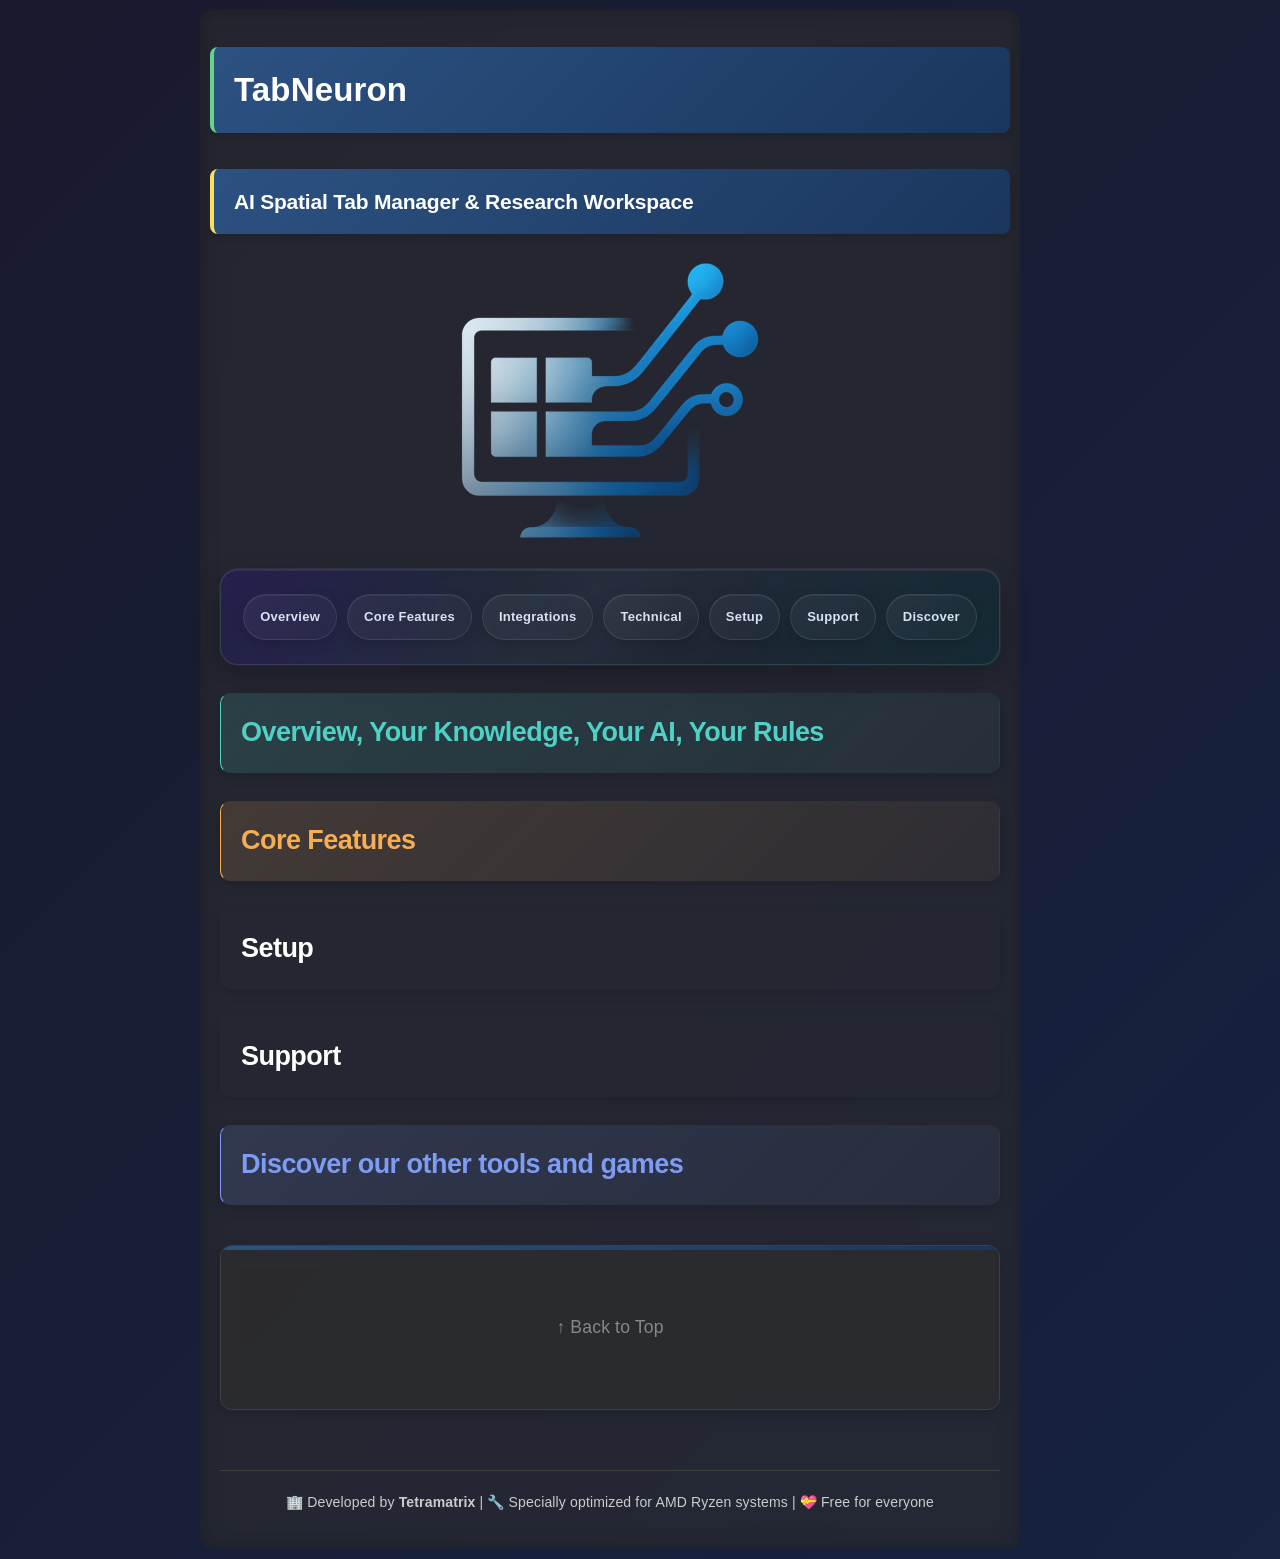
==== docs/index.html @ 46359e04 "fix: update feature descriptions in index.html" ====
<!DOCTYPE html>
<html lang="en">
<head>
    <meta charset="UTF-8">
    <meta name="viewport" content="width=device-width, initial-scale=1.0, maximum-scale=1.0, user-scalable=no">
    <meta name="format-detection" content="telephone=no">
    <title>TabNeuron - AI Spatial Tab Manager & Research Workspace</title>
    <meta name="description" content="TabNeuron is an AI spatial tab manager that maps your browser tabs onto an infinite 2D canvas — find tabs by topic instead of endless switching, chat with websites and the live internet, automate research with AI agent pipelines, and sync bidirectionally with Chrome Tab Groups. Tabs are indexed with adaptive retrieval — semantic search, keywords, and full-text fallback — precise and fast. AI memory extracts facts, skills, preferences, and personas from your chats, building long-term profiles that make answers more accurate over time. Old conversations auto-compact to save tokens. Run models locally so nothing leaves your machine, or connect to cloud AI.">
    <meta name="keywords" content="AI Spatial Tab Manager, Browser Tab Canvas, Chat with Websites, AI Research Agents, MCP Server, AI Memory, Long-Term Memory, Auto Compaction, Browser Extension, Chrome Tab Groups Sync, Document OCR, Adaptive RAG, Local AI, Private AI, Conversation History, Multi-Language AI, Token Efficiency, Web Research Automation, Privacy-Focused">
    <meta name="author" content="Tetramatrix">
    <meta property="og:title" content="TabNeuron - AI Spatial Tab Manager & Research Workspace">
    <meta property="og:description" content="TabNeuron is an AI spatial tab manager that maps your browser tabs onto an infinite 2D canvas — find tabs by topic instead of endless switching, chat with websites and the live internet, automate research with AI agent pipelines, and sync bidirectionally with Chrome Tab Groups. Tabs are indexed with adaptive retrieval — semantic search, keywords, and full-text fallback — precise and fast. AI memory extracts facts, skills, preferences, and personas from your chats, building long-term profiles that make answers more accurate over time. Old conversations auto-compact to save tokens. Run models locally so nothing leaves your machine, or connect to cloud AI.">
    <meta property="og:type" content="website">
    <meta property="og:image" content="main.png">

    <!-- Google Ads (using template IDs) -->
    <script async src="https://pagead2.googlesyndication.com/pagead/js/adsbygoogle.js?client=ca-pub-6449563648591184"
         crossorigin="anonymous"></script>

    <link rel="stylesheet" href="main.css">
    <link rel="icon" type="image/x-icon" href="assets/favicon.ico">
</head>
<body>
    <aside class="left">
        <nav class="fixed-nav">
            <!-- Google Ads - Left Sidebar -->
            <!-- Ad code removed for clarity -->
        </nav>
    </aside>

    <aside class="right">
        <!-- Google Ads - Right Sidebar -->
        <!-- Ad code removed for clarity -->
    </aside>

    <main class="wikidoc">
        <header class="page-header">
            <h1>TabNeuron</h1>
            <h3 data-no-toggle="true">AI Spatial Tab Manager & Research Workspace</h3>
            <figure class="logo-container">
                <img src="logo_small.png" alt="TabNeuron Logo" class="logo">
            </figure>
        </header>

    <!-- Horizontal Navigation Bar -->
    <nav class="horizontal-toc-nav">
        <ul>
            <li><a href="#inspiration-h2">Overview</a></li>
            <li><a href="#core-capabilities-h2">Core Features</a></li>
            <li><a href="#integrations-h2">Integrations</a></li>
            <li><a href="#technical-h2">Technical</a></li>
            <li><a href="#setup-h2">Setup</a></li>
            <li><a href="#support-h2">Support</a></li>
            <li><a href="#other-products-h2">Discover</a></li>
        </ul>
    </nav>

    <!-- Inspiration Section -->
    <h2 id="inspiration-h2">Overview, Your Knowledge, Your AI, Your Rules</h2>
    <section class="inspiration-section" id="inspiration">
        <div class="cta-box">

            <p>Most tab managers are confined to tiny browser sidebars or dropdown menus, trapping your research in flat, ephemeral lists. We built TabNeuron because complex web research requires space and permanence. By pulling your browser tabs out onto a native desktop canvas, you gain an infinite 2D workspace to visually group information, analyze it with AI, and take true ownership of your browsing sessions.</p>
        </div>

        <h3 id="what-is-tabneuron-h2">About TabNeuron</h3>
 
        <div class="cta-box">

            <p>TabNeuron solves the problem that tabs are hidden in browser bars, AI forgets everything between sessions, and web research is manual. Map your active browsing session onto an infinite visual canvas. Organize tabs spatially instead of scrolling through flat lists. Chat with websites to get instant answers without manual reading. Automate research with AI agent pipelines — scrape, analyze, and output in sequence. Sync bidirectionally with Chrome Tab Groups so your browser and workspace stay aligned. AI memory that extracts facts, skills, and preferences from your chats, making answers more accurate over time. Run AI models locally so nothing leaves your machine, or connect to cloud AI.</p>

        <!-- Video Section -->
            <div class="responsive-iframe-container">
                <iframe src="https://www.youtube.com/embed/J_zfEXgZwrQ" frameborder="0" allow="accelerometer; autoplay; clipboard-write; encrypted-media; gyroscope; picture-in-picture" allowfullscreen></iframe>
            </div>
            <p class="video-caption"><em>Demonstration of TabNeuron workspace with browser tabs</em></p>

    </section>


	    <h2 id="core-capabilities-h2">Core Features</h2>
        <section class="capabilities-section" id="core-capabilities">

            <!-- 1. Canvas & Visual Organization -->
            <div class="cta-box feature-detail-group">
                 <h3 class="feature-detail-toggle" onclick="toggleFeatureDetail(this)">
                    <span class="toggle-icon">▶</span> 📂 Organize Tabs on Canvas
                </h3>
                <div class="feature-detail-content" style="display:none;">
                	<div class="cta-box capability-group">
                    <p><strong>Problem:</strong> "Which tab has that info?" — Scrolling through dozens of hidden tabs in browser bars, losing context.</p>
                    <ul>
                        <li><strong>Solution:</strong> AI groups tabs on a 2D canvas by topic — visually find tabs by what they're about, not where they're buried.</li>
                        <li><strong>Canvas Editor:</strong> Drag and drop, rename, resize — full visual control.</li>
                        <li><strong>Mind Maps:</strong> Generate visual representations of tab groups to reveal hidden relationships.</li>
                    </ul>
                   </div>
                </div>

                <h3 class="feature-detail-toggle" onclick="toggleFeatureDetail(this)">
                    <span class="toggle-icon">▶</span> 📸 Visual Previews & Metadata
                </h3>
                <div class="feature-detail-content" style="display:none;">
                	<div class="cta-box capability-group">
                    <p><strong>Problem:</strong> Can't tell what a tab contains without switching to it — title alone isn't enough.</p>
                    <ul>
                        <li><strong>Solution:</strong> Automatic scaled screenshots, titles, URLs, and OG-tags extracted for every tab — instant visual context.</li>
                        <li><strong>Data Ownership:</strong> Save workspace states locally to disk. Close browser, research session remains safely backed up.</li>
                    </ul>
                   </div>
                </div>


           <!-- 2. Sync & Bridge -->
            <h3 class="feature-detail-toggle" onclick="toggleFeatureDetail(this)">
                <span class="toggle-icon">▶</span> 🔄 Canvas ↔ Browser Sync
            </h3>
            <div class="feature-detail-content" style="display:none;">
                <div class="cta-box feature-detail-group">
                    <p><strong>Problem:</strong> Workspace and browser are disconnected — changes in one don't reflect in the other.</p>
                    <ul>
                        <li><strong>Solution:</strong> Bidirectional sync with Chrome Tab Groups — canvas changes push to browser, browser changes pull to canvas.</li>
                        <li><strong>Workspace → Browser:</strong> AI suggests semantic groupings, you review and click "Apply" — browser tab groups update instantly.</li>
                        <li><strong>Browser → Workspace:</strong> Create groups or open tabs in browser — TabNeuron's polling API detects changes and pulls them onto the canvas.</li>
                    </ul>
                  </div>
            </div>

            <!-- 3. AI Interaction -->
            <h3 class="feature-detail-toggle" onclick="toggleFeatureDetail(this)">
                <span class="toggle-icon">▶</span> 💬 Chat with Websites
            </h3>
            <div class="feature-detail-content" style="display:none;">
                <div class="cta-box capability-group">
                <p><strong>Problem:</strong> Opening and reading across multiple tabs takes too long. Research means comparing, copying, synthesizing manually.</p>
                <ul>
                    <li><strong>Solution:</strong> Select multiple tabs and ask the AI to synthesize, compare, or extract data across all of them simultaneously.</li>
                    <li><strong>DOM Extraction:</strong> Page content and metadata fed directly into LLM context — no manual reading.</li>
                    <li><strong>Multi-Tab Chat:</strong> "Compare specs across 4 review tabs" → result saved locally.</li>
                </ul>
                <figure class="chatbot-figure">
                    <img src="chatbot.png" alt="TabNeuron Visual Canvas Workspace" class="chatbot-screenshot">
                    <figcaption>Agent Chat — Full access to websites, files, and the web. Compare, extract, summarize — all through conversation. Shows token usage, tok/sec and TTFT for 🍋 Lemonade backends.</figcaption>
                </figure>
              </div>
            </div>

            <h3 class="feature-detail-toggle" onclick="toggleFeatureDetail(this)">
                <span class="toggle-icon">▶</span> 🤖 AI Agent Pipelines
            </h3>
            <div class="feature-detail-content" style="display:none;">
                <div class="cta-box capability-group">
                <p><strong>Problem:</strong> Repetitive web research is manual — open tabs, extract data, compare, format, save — every time.</p>
                <ul>
                    <li><strong>Solution:</strong> Build no-code automated workflows where one agent's output becomes the next agent's input.</li>
                    <li><strong>Scraper Agent:</strong> Reads selected tabs, uses web_extract_links to find specs.</li>
                    <li><strong>Analyst Agent:</strong> Takes output, compares, formats a Markdown table.</li>
                    <li><strong>Output Agent:</strong> Writes executive summary, saves as persistent text node on canvas.</li>
                </ul>
              </div>
            </div>

             <h3 class="feature-detail-toggle" onclick="toggleFeatureDetail(this)">
                <span class="toggle-icon">▶</span> 🧠 AI Memory That Remembers
            </h3>
            <div class="feature-detail-content" style="display:none;">
                <div class="cta-box feature-detail-group">
                <p><strong>Problem:</strong> AI forgets who you are after every session. Long chats are expensive and slow.</p>
                <ul>
                    <li><strong>Solution:</strong> Auto-extracts facts, skills, preferences, and personas from conversations. Gets better over time.</li>
                    <li><strong>Auto-Compaction:</strong> Old conversations summarized → 93% token savings, full context preserved.</li>
                    <li><strong>Global Memory:</strong> Shared across all agents, import/export, fully manageable.</li>
                </ul>
              </div>
            </div>

             <h3 class="feature-detail-toggle" onclick="toggleFeatureDetail(this)">
                <span class="toggle-icon">▶</span> 🔌 MCP Server & Integrations
            </h3>
            <div class="feature-detail-content" style="display:none;">
                <div class="cta-box feature-detail-group">
                <p><strong>Problem:</strong> Repetitive file tasks are manual. Web research means opening multiple tabs, comparing, copying. Research takes forever.</p>
                <ul>
                    <li><strong>MCP Manager:</strong> Visual interface — enable/disable servers, configure settings, monitor health.</li>
                    <li><strong>File Operations:</strong> read, write, move, search, edit — all through conversation.</li>
                    <li><strong>Web Tools:</strong> Fetch, scrape, search, extract — AI has direct web access.</li>
                    <li><strong>External Servers:</strong> Connect Google Drive, GitHub, PostgreSQL, custom tools.</li>
                </ul>
              </div>
            </div>

             <h3 class="feature-detail-toggle" onclick="toggleFeatureDetail(this)">
                <span class="toggle-icon">▶</span> ☁️ AI Backends — Local or Cloud
            </h3>
            <div class="feature-detail-content" style="display:none;">
                <div class="cta-box feature-detail-group">
                <p><strong>Problem:</strong> Data goes to cloud providers — no privacy. Or local models are hard to configure.</p>
                <ul>
                    <li><strong>Local:</strong> 🍋 Lemonade (NPU acceleration), Ollama, Llama.cpp, LM Studio — nothing leaves your machine.</li>
                    <li><strong>Cloud:</strong> OpenAI, Mistral, Gemini (free tier), and more — when you need power.</li>
                    <li><strong>Model Manager:</strong> Activate/deactivate models per task — 2-pane view (🍋 Lemonade only) for chat + embedding simultaneously.</li>
                </ul>
              </div>
            </div>

             <h3 class="feature-detail-toggle" onclick="toggleFeatureDetail(this)">
                <span class="toggle-icon">▶</span> 📦 Technical Details
            </h3>
            <div class="feature-detail-content" style="display:none;">
                <div class="cta-box feature-detail-group">
                <ul>
                    <li><strong>Portable:</strong> Runs from USB, extract anywhere, data stays under your control.</li>
                    <li><strong>Centralized Storage:</strong> All data in a single <code>.tabneuron/</code> folder. Existing installs migrate automatically.</li>
                    <li><strong>Browser Bridge:</strong> Lightweight extension connects via local polling API — no data leaves your machine.</li>
                </ul>
              </div>
            </div>
            </div>

            </div>

 

        <figure class="screenshot-figure">
        <img src="chatbot.png" alt="TabNeuron Visual Canvas Workspace" class="sorana-screenshot">
        <figcaption>Visual Canvas: Browser tabs organized spatially with AI-powered grouping</figcaption>
    </figure>

        <figure class="screenshot-figure">
        <img src="mindmap.png" alt="TabNeuron Mind Map Screenshot" class="sorana-screenshot">
        <figcaption>Mind Map Generation: Visualize tab groups and their relationships</figcaption>
    </figure>
	</section>


    <!-- Chat with Websites Section -->
    
<h2 id="setup-h2">Setup</h2>
    <section class="requirements-section" id="system-requirements">

    <h3 id="system-requirements-h2" class="feature-detail-toggle" onclick="toggleFeatureDetail(this)">
                    <span class="toggle-icon">▶</span> 📂 System Requirements
                </h3>

        <div class="cta-box">

        <table>
            <tr><th>Component</th><th>Minimum</th></tr>
            <tr><td>OS</td><td>Windows 11 (64-bit)</td></tr>
            <tr><td>🌐 Browser</td><td>Google Chrome (required for extension)</td></tr>
            <tr><td>🧠 AI Support</td><td>Built-in models or on-prem/cloud AI services</td></tr>
            <tr><td>💾 RAM</td><td>&ge; 4 GB</td></tr>
            <tr><td>💽 Storage</td><td>Minimum 2 GB (app + model) + .tabneuron/ data folder</td></tr>
            <tr><td>⚡ Rights</td><td>Standard user</td></tr>
        </table>
    </div>

    <!-- Final Download Section -->

         <h3 id="final-download-h2" class="feature-detail-toggle" onclick="toggleFeatureDetail(this)">
                    <span class="toggle-icon">▶</span> 🚀 Claim Your Workspace
                </h3>
                
    	<div class="cta-box">

            <p>Download the application, then install the Chrome extension.</p>

            <div class="download-buttons">
                <a href="https://github.com/Tetramatrix/TabNeuron/raw/refs/heads/main/docs/TabNeuron.exe" class="btn btn-primary btn-large">Download (Portable)</a>
                <a href="https://chromewebstore.google.com/detail/tetramatrix-connector/okkajfohkcicdabhdkmakdlblkknnmfm?authuser=0&hl=de" class="btn btn-primary btn-large">Chrome Web Store: Tetramatrix Connector</a>
                <a href="README.txt" class="btn btn-primary">Readme</a>
            </div>

             <code>$ md5sum.exe TabNeuron.exe v1.0.10 5f85af07df5338ae5a762fb000881e1d</code>

            <a href="https://apps.microsoft.com/store/detail/9nh7qk4nczfl" target="_blank"><img src="ms-store.svg" alt="Get it from Microsoft" width="40%" /></a>

            <div class="cta-box" style="background: #1a1a2e; border-left: 4px solid #4CAF50; margin-top: 1rem;">
                <p><strong>After installation:</strong> Configure the browser extension and click Start. Then launch TabNeuron and select Organize Tabs to begin the synchronization. The app will display the synchronization progress. Done! The extension connects to <code>localhost:5555</code> (default port).</p>
            </div>

        </div>
    </section>


		
<h2 id="support-h2">Support</h2>
    <section class="support-section" id="support-donations">

        <div class="cta-box" id="discord-community">

           
             <h3 class="feature-detail-toggle" onclick="toggleFeatureDetail(this)">
                    <span class="toggle-icon">▶</span> Join our Discord community
                </h3>

            <div class="external-links">
                <a href="https://discord.gg/4QkQSfSATF" target="_blank" class="btn btn-primary">TabNeuron Discord</a>
            </div>


             <h3 class="feature-detail-toggle" onclick="toggleFeatureDetail(this)">
                    <span class="toggle-icon">▶</span> Leave a review or star the project
                </h3>


            <div>
            <a href="https://alternativeto.net/software/tabneuron/" target="_blank"><img src="AlternativeTo.png" width="20%" alt="The  Visual AI Web Workspace" /></a>
						</div>


               <h3 class="feature-detail-toggle" onclick="toggleFeatureDetail(this)">
                    <span class="toggle-icon">▶</span> Support via PayPal or Bitcoin Cash
                </h3>


                
            <div class="payment-options">
                <div class="paypal-option">
                    <h4>PayPal</h4>
                    <p><a href="paypal.me/Gigamegs">paypal.me/Gigamegs</a></p>
                    <figure class="qr-figure">
                        <img src="qrcode.png" alt="PayPal QR Code" class="qr-code">
                    </figure>
                </div>

                <div class="bch-option">
                    <h4>Bitcoin Cash (BCH)</h4>
                    <p>bitcoincash:<br/>
                    qrvhk77ujevd9n7jse4jewm99eg95at7tvc6m9v2vv</p>
                    <figure class="qr-figure">
                        <img src="bch_qrcode.png" alt="Bitcoin Cash QR Code" class="qr-code">
                    </figure>
                </div>
            </div>


        </div>
    </section>

		<h2 id="other-products-h2">Discover our other tools and games</h2>
    <section class="other-products-section" id="other-products">

			<div class="cta-box capability-group">

                <h3 class="feature-detail-toggle" onclick="toggleFeatureDetail(this)">
                    <span class="toggle-icon">▶</span>New Spaceship - Retro Mini Game</h3>

        <div class="capability-content" style="display:none;" id="spaceship-intro">

            <p>Retro Arcade 2d side-scroller bullet-hell shmup game</p>

					<div class="cta-box capability-group">
	            <h4 class="style-box">Website</h4>
	            <figure class="product-fig">
	                <a href="http://tetramatrix.github.io/spaceship" target="_blank">
	                    <img src="start.jpg" title="Retro Arcade 2d side-scroller bullet-hell shmup game" alt="Spaceship" />
	                </a>
	            </figure>


	            <h4 class="style-box">Featured on itch.io</h4>
	            <figure class="product-fig">
	                <a href="https://tetramatrix.itch.io/old-school-retro-mini-game-spaceship">
	                    <img src="250516_ezgif.com-optimize.gif" alt="New Spaceship - Retro Mini Game" />
	                </a>
	            </figure>

	            <h4 class="style-box">Featured on IndieDB</h4>
	            <figure class="product-fig">
	                <a href="https://www.indiedb.com/games/new-spaceship" title="View New Spaceship on IndieDB" target="_blank">
	                    <img src="https://button.indiedb.com/popularity/medium/games/86877.png" alt="New Spaceship" />
	                </a>
	            </figure>
	        </div>
        </div>


				<h3 class="feature-detail-toggle"                 onclick="toggleFeatureDetail(this)">
                    <span class="toggle-icon">▶</span>🧩 Sorana - Your Personal AI That Actually Knows You</h3>
        <div class="capability-content" style="display:none;" id="sorana-intro">

            <p>Sorana is your personal AI knowledge workspace, a second brain that actually acts. Unlike chatbots that forget you the moment you close the window, Sorana builds a lasting memory of your projects, files, and thinking style. Open it tomorrow and it already knows where you left off. Visualise your entire knowledge base on a spatial 2D canvas (like Obsidian Canvas, but AI-powered), chat with any document in plain language, and let your AI handle repetitive tasks, organising files, researching topics, managing emails, all without leaving your workspace. Everything runs on your machine. Your data stays yours.</p>
            <figure class="screenshot-figure">
                <a href="http://tetramatrix.github.io/Sorana" target="_blank"><img src="Sorana_main.png" alt="Sorana Visual AI Workspace Interface" class="sorana-screenshot"></a>
                <figcaption>Sorana: Files organized on an infinite 2D canvas with AI-powered grouping</figcaption>
            </figure>

				<div class="cta-box capability-group">

             <h4 class="style-box">Website & Community</h4>
            <div class="download-buttons">
                <a href="http://tetramatrix.github.io/Sorana" target="_blank" class="btn btn-primary">🌐 Website</a>
                <a href="https://discord.gg/4QkQSfSATF" target="_blank" class="btn btn-primary">💬 Discord</a>
            </div>

            <h4 class="style-box">Featured on Softpedia:</h4>
            <p>
                <a href="https://www.softpedia.com/get/System/File-Management/Sorana.shtml" target="_blank"><img src="softpedia.png" width="200px" height="60px" alt="Get it from Softpedia" /></a>
            </p>

            <h4 class="style-box">Featured on Microsoft Store:</h4>
            <p>
                <a href="https://apps.microsoft.com/detail/9n8c43pzc1rn" target="_blank"><img src="ms-store.svg" width="200px" height="60px" alt="Get it from Microsoft" /></a>
            </p>
        </div>
</div>

				<h3 class="feature-detail-toggle"                 onclick="toggleFeatureDetail(this)">
                    <span class="toggle-icon">▶</span>RyzenZPilot - AMD Ryzen Power Management Tool</h3>
        <div class="capability-content" style="display:none;" id="ryzenzpilot-intro">


            <p>RyzenZPilot is a powerful tool for managing AMD Ryzen processor power settings on Windows.
            It allows users to adjust CPU performance, power limits, and thermal configurations
            for optimal performance and efficiency.</p>


			<div class="cta-box capability-group">

            <h4 class="style-box">Website</h4>
            <figure class="product-fig">
                <a href="http://tetramatrix.github.io/RyzenZPilot" target="_blank">
                    <img src="RyzenZPilot_3.1.3.png" title="AMD Ryzen Power Management Tool" alt="RyzenZPilot" />
                </a>
            </figure>
        </div>
			</div>

				<h3 class="feature-detail-toggle"                 onclick="toggleFeatureDetail(this)">
            <span class="toggle-icon">▶</span>Aicono - AI Intelligent Desktop Icon Autopilot</h3>

        <div class="capability-content" style="display:none;" id="aicono-intro">

            <p>Aicono automatically organizes your cluttered Windows desktop using AI. Group icons intelligently, arrange them neatly!</p>


			<div class="cta-box capability-group">

            <h4 class="style-box">Website</h4>
            <figure class="product-fig">
                <a href="http://tetramatrix.github.io/Aicono" target="_blank">
                    <img src="main.png" title="AI Intelligent Desktop Icon Autopilot" alt="Aicono" />
                </a>
            </figure>

            <h3 class="feature-detail-toggle"                 onclick="toggleFeatureDetail(this)">
            <span class="toggle-icon">▶</span>Featured on Microsoft Store</h3>
                <div class="feature-detail-content" style="display:none;">
            <figure class="store-fig">
                <a href="https://apps.microsoft.com/store/detail/XP8LNKJ7H4B1WS" target="_blank">
                    <img src="ms-store.svg" width="50%" height="50%" alt="Get it from Microsoft" />
                </a>
            </figure>
						</div>

            <h3 class="feature-detail-toggle"                 onclick="toggleFeatureDetail(this)">
            <span class="toggle-icon">▶</span>Featured on Softpedia</h3>
                <div class="feature-detail-content" style="display:none;">
            <figure class="store-fig">
                <a href="https://www.softpedia.com/get/Desktop-Enhancements/Other-Desktop-Enhancements/Aicono.shtml" target="_blank">
                    <img src="softpedia.png" width="40%" height="40%" alt="Get it from Softpedia" />
                </a>
            </figure>
						</div>

            <h3 class="feature-detail-toggle"                 onclick="toggleFeatureDetail(this)">
            <span class="toggle-icon">▶</span>Featured on AlternativeTo</h3>
                <div class="feature-detail-content" style="display:none;">
            <figure class="store-fig">
                <a href="https://alternativeto.net/software/aicono" title="Aicono automatically organizes your cluttered Windows desktop using AI. Group icons intelligently, arrange them neatly!" target="_blank">
                    <img src="AlternativeTo.png" width="20%" alt="Aicono - AI Intelligent Desktop Icon Autopilot" />
                </a>
            </figure>
						</div>
        </div>
</div>
    </section>


        <div class="cta-box">
            <p style="text-align:center; color:#888;"><a href="#" onclick="window.scrollTo({top: 0, behavior: 'smooth'}); return false;" style="color:#888; text-decoration:none;">↑ Back to Top</a></p>
        </div>

    <footer class="main-footer">
        <p class="footer-text">
             🏢 Developed by <b>Tetramatrix</b> | 🔧 Specially optimized for AMD Ryzen systems | 💝 Free for everyone
    </p>
        </p>
    </footer>

</main>

<script src="main.js"></script>

</body>
</html>
---- docs/main.css ----
:root {
  --bg-primary: #1e1e1e;
  --bg-secondary: #2d2d30;
  --bg-accent: #1a365d;
  --text-primary: #ffffff;
  --text-secondary: #cccccc;
  --accent-blue: #2c5282;
  --accent-amd: #c53030;
  --border: #404040;

  /* Pastell-Farben für Hervorhebungen */
  --pastel-green: #A8E6CF;
  --pastel-blue: #A8D8EA;
  --pastel-peach: #FFD3B6;
  --pastel-lavender: #D5AAFF;
  --pastel-yellow: #FFF5BA;
  --pastel-pink: #FFB7B2;

  /* Section-specific colors for h2 headings */
  --section-inspiration: #4fd1c5;      /* Teal */
  --section-what-is: #63b3ed;          /* Blue */
  --section-solves: #f6ad55;           /* Amber */
  --section-memory: #b794f4;           /* Purple */
  --section-mcp: #4fdada;              /* Cyan */
  --section-obsidian: #9f7aea;         /* Violet */
  --section-ocr: #fc8181;              /* Coral */
  --section-backends: #f6e05e;         /* Soft yellow */
  --section-install: #9ae6b4;          /* Mint */
  --section-requirements: #a0aec0;     /* Cool gray */
  --section-download: #68d391;         /* Emerald */
  --section-support: #f687b3;          /* Rose */
  --section-products: #7f9cf5;         /* Indigo */
  --section-vision: #4fd1c5;           /* Teal for Vision section */

  /* Custom Component Colors */
  --black: #000;
  --border-light: #444;
  --border-medium: #555;
  --shadow-color-light: rgba(0, 0, 0, 0.1);
  --shadow-color-medium: rgba(0, 0, 0, 0.15);
  --btn-primary-bg: #2c5282;
  --code-bg-purple: #2d3748;
  --code-bg-highlight: rgba(0, 0, 0, 0.3);
  --code-text-highlight: #68d391;
  --table-row-alt-bg: #3a3a3d;
  --cta-gradient-start: #2c5282;
  --cta-gradient-end: #1a365d;

  /* Section spacing */
  --section-margin: 32px 0;
  --subsection-margin: 24px 0;
}

/* Animation Keyframes */
@keyframes gradient {
  0% {
    background-position: 0% 50%;
  }
  50% {
    background-position: 100% 50%;
  }
  100% {
    background-position: 0% 50%;
  }
}

@keyframes fadeIn {
  from {
    opacity: 0;
    transform: translateY(20px);
  }
  to {
    opacity: 1;
    transform: translateY(0);
  }
}

@keyframes pulse {
  0% {
    transform: scale(1);
  }
  50% {
    transform: scale(1.05);
  }
  100% {
    transform: scale(1);
  }
}

@keyframes float {
  0% {
    transform: translateY(0px);
  }
  50% {
    transform: translateY(-10px);
  }
  100% {
    transform: translateY(0px);
  }
}

/* === Mobile-First Basis-Styles === */
body {
  font-family: "Geist", "Inter", "Segoe UI", -apple-system, BlinkMacSystemFont, sans-serif;
  font-size: 15px;
  line-height: 1.7;
  padding: 10px;
  margin: 0;
  background: linear-gradient(135deg, #1a1a2e 0%, #16213e 30%, #2c3e50 70%, #1a1a2e 100%);
  background-size: 300% 300%;
  animation: gradient 20s ease infinite;
  color: #e0e0e0;
  overflow-x: hidden;
  -webkit-font-smoothing: antialiased;
  -moz-osx-font-smoothing: grayscale;
  letter-spacing: 0.01em;
}

a, a:visited {
  color: #64b5f6; /* Lighter blue for better contrast */
  transition: color 0.3s ease, transform 0.3s ease;
  display: inline-block;
}

a:hover {
  color: #90caf9;
  transform: translateY(-2px);
}

h1, h2, h3, h4, h5, h6 {
  color: var(--text-primary);
  margin-top: 1.5em;
  margin-bottom: 0.6em;
  font-weight: 600;
  position: relative;
}

h1 {
  font-size: 2.2em;
  margin-top: 0.5em;
  background: linear-gradient(135deg, #2c5282 0%, #1a365d 100%);
  border-bottom: none;
  border-left: 4px solid #68d391;
  padding: 15px 20px;
  border-radius: 8px;
  box-shadow: 0 4px 6px rgba(0, 0, 0, 0.1);
  margin-left: -10px;
  margin-right: -10px;
  opacity: 0;
  transform: translateY(20px);
  animation: fadeIn 0.6s ease forwards;
}

h3 {
  font-size: 1.4em;
  font-weight: 600;
  letter-spacing: -0.01em;
  background: linear-gradient(135deg, #2c5282 0%, #1a365d 100%);
  border-left: 4px solid;
  margin-top: 36px;
  margin-bottom: 16px;
  padding: 15px 20px;
  border-radius: 8px;
  box-shadow: 0 4px 6px rgba(0, 0, 0, 0.1);
  margin-left: -10px;
  margin-right: -10px;
  opacity: 0;
  transform: translateY(20px);
  animation: fadeIn 0.6s ease forwards;
}

/* h3 border-left color matches section theme */
h3 {
  border-left-color: #f6e05e;
}
h1 {
  font-size: 2.2em;
  margin-top: 0.5em;
  background: linear-gradient(135deg, #2c5282 0%, #1a365d 100%);
  border-bottom: none;
  border-left: 4px solid #68d391;
}
h2 {
  font-size: 1.8em;
  font-weight: 700;
  letter-spacing: -0.02em;
  margin-top: 28px;
  margin-bottom: 12px;
  position: relative;
  padding: 16px 20px;
  border-radius: 10px;
  border-left: 5px solid;
  box-shadow: 0 4px 12px rgba(0, 0, 0, 0.15);
  transition: all 0.3s ease;
  opacity: 0;
  transform: translateY(20px);
  animation: fadeIn 0.6s ease forwards;
}

h2:hover {
  transform: translateX(5px);
  box-shadow: 0 6px 16px rgba(0, 0, 0, 0.2);
}

/* Section-specific h2 colors */
#inspiration-h2 {
  background: linear-gradient(135deg, rgba(79, 209, 197, 0.15) 0%, rgba(79, 209, 197, 0.05) 100%);
  border-left-color: var(--section-inspiration);
  color: #4fd1c5;
}

#what-is-tabneuron-h2,
#what-is-sorana-h2 {
  background: linear-gradient(135deg, rgba(99, 179, 237, 0.15) 0%, rgba(99, 179, 237, 0.05) 100%);
  border-left-color: var(--section-what-is);
  color: #63b3ed;
}

#core-capabilities-h2,
#why-sorana-h2,
#solves-h2 {
  background: linear-gradient(135deg, rgba(246, 173, 85, 0.15) 0%, rgba(246, 173, 85, 0.05) 100%);
  border-left-color: var(--section-solves);
  color: #f6ad55;
}

#ai-memory-rag-h2 {
  background: linear-gradient(135deg, rgba(183, 148, 244, 0.15) 0%, rgba(183, 148, 244, 0.05) 100%);
  border-left-color: var(--section-memory);
  color: #b794f4;
}

#mcp-section-h2 {
  background: linear-gradient(135deg, rgba(79, 218, 218, 0.15) 0%, rgba(79, 218, 218, 0.05) 100%);
  border-left-color: var(--section-mcp);
  color: #4fdada;
}

#canvas-sync-h2 {
  background: linear-gradient(135deg, rgba(79, 209, 197, 0.12) 0%, rgba(99, 179, 237, 0.10) 100%);
  border-left-color: var(--section-inspiration);
  color: #4fd1c5;
}

#vision-section-h2 {
  background: linear-gradient(135deg, rgba(79, 209, 197, 0.15) 0%, rgba(79, 209, 197, 0.05) 100%);
  border-left-color: var(--section-vision);
  color: #4fd1c5;
}

#ai-backends-h2 {
  background: linear-gradient(135deg, rgba(246, 224, 94, 0.15) 0%, rgba(246, 224, 94, 0.05) 100%);
  border-left-color: var(--section-backends);
  color: #f6e05e;
}

#chat-websites-h2 {
  background: linear-gradient(135deg, rgba(99, 179, 237, 0.12) 0%, rgba(99, 179, 237, 0.08) 100%);
  border-left-color: var(--section-what-is);
  color: #63b3ed;
}

#ai-agents-h2 {
  background: linear-gradient(135deg, rgba(246, 173, 85, 0.12) 0%, rgba(246, 173, 85, 0.08) 100%);
  border-left-color: var(--section-solves);
  color: #f6ad55;
}

#browser-extension-h2 {
  background: linear-gradient(135deg, rgba(183, 148, 244, 0.12) 0%, rgba(79, 218, 218, 0.08) 52%, rgba(252, 129, 129, 0.06) 100%);
  border-left-color: var(--section-memory);
  color: #b794f4;
}

#obsidian-export-h2 {
  background: linear-gradient(135deg, rgba(159, 122, 234, 0.12) 0%, rgba(196, 181, 253, 0.08) 100%);
  border-left-color: var(--section-obsidian);
  color: #c4b5fd;
}

#ocr-section-h2 {
  background: linear-gradient(135deg, rgba(252, 129, 129, 0.15) 0%, rgba(252, 129, 129, 0.05) 100%);
  border-left-color: var(--section-ocr);
  color: #fc8181;
}

#system-requirements-h2 {
  background: linear-gradient(135deg, rgba(160, 174, 192, 0.15) 0%, rgba(160, 174, 192, 0.05) 100%);
  border-left-color: var(--section-requirements);
  color: #a0aec0;
}

#final-download-h2 {
  background: linear-gradient(135deg, rgba(104, 211, 145, 0.12) 0%, rgba(154, 230, 180, 0.08) 100%);
  border-left-color: var(--section-download);
  color: #68d391;
}

#support-donations-h2 {
  background: linear-gradient(135deg, rgba(246, 135, 179, 0.15) 0%, rgba(246, 135, 179, 0.05) 100%);
  border-left-color: var(--section-support);
  color: #f687b3;
}

#other-products-h2 {
  background: linear-gradient(135deg, rgba(127, 156, 245, 0.15) 0%, rgba(127, 156, 245, 0.05) 100%);
  border-left-color: var(--section-products);
  color: #7f9cf5;
}
h3 {
  font-size: 1.4em;
  font-weight: 600;
  letter-spacing: -0.01em;
  background: linear-gradient(135deg, #2c5282 0%, #1a365d 100%);
  border-left: 4px solid #f6e05e;
  margin-top: 36px;
  margin-bottom: 16px;
}
/* Neue h4-Klasse – nur der Look, kein Plus, kein Collapse */
h4.style-box {
  font-size: 1.05em;
  font-weight: 600;
  letter-spacing: -0.01em;
  background: rgba(45, 45, 48, 0.7);
  border: 1px solid var(--border);
  border-left: 4px solid #fc8181;
  padding: 14px 40px 14px 16px;
  border-radius: 8px;
  margin-top: 24px;
  margin-bottom: 14px;
  color: #ffffff;
}

/* Alte h4-Styles bleiben als Fallback */
h4 {
  font-size: 1.3em;
  background: linear-gradient(135deg, #2c5282 0%, #1a365d 100%);
  border-left: 4px solid #fc8181;
  margin-top: 30px;
  margin-bottom: 14px;
}

.wikidoc {
  width: 100%;
  margin: 0 auto;
  padding: 15px;
  float: none;
  box-sizing: border-box;
  background: rgba(45, 45, 48, 0.6);
  color: var(--text-primary);
  clear: both;
  border-radius: 10px;
  backdrop-filter: blur(10px);
  box-shadow: inset 0 0 20px rgba(0, 0, 0, 0.2);
}

pre, code, .wikidoc pre, .wikidoc code {
  background: var(--bg-secondary);
  color: #e0e0e0; /* Lighter text for better contrast */
  border-radius: 5px;
  font-size: 13px;
  white-space: pre-wrap;
  word-break: break-word;
  transition: background-color 0.3s ease;
}

pre:hover, code:hover, .wikidoc pre:hover, .wikidoc code:hover {
  background: var(--code-bg-highlight);
}

table, th, td {
  width: 100%;
  font-size: 14px;
  border: 1px solid var(--border);
  border-collapse: collapse;
  color: var(--text-primary);
  word-break: break-word;
  hyphens: auto;
}
th {
  background: linear-gradient(135deg, var(--accent-blue) 0%, var(--bg-accent) 100%);
  color: var(--text-primary);
  padding: 12px 8px;
  font-weight: 600;
  text-align: center;
}
td {
  background: rgba(45, 45, 48, 0.7);
  color: var(--text-secondary);
  padding: 10px 8px;
}

/* Special styling for requirements table */
.req-table {
  width: 100%;
  border-collapse: collapse;
  margin: 20px 0;
  border-radius: 8px;
  overflow: hidden;
  box-shadow: 0 4px 8px rgba(0, 0, 0, 0.15);
}

.req-table th, .req-table td {
  padding: 12px;
  border: 1px solid var(--border);
  transition: background-color 0.3s ease;
}

.req-table th {
  background: linear-gradient(135deg, #4a5568 0%, #2d3748 100%);
  color: var(--text-primary);
  font-weight: 600;
  text-align: center;
}

.req-table tr:nth-child(even) {
  background: rgba(74, 85, 104, 0.2);
}

.req-table tr:hover {
  background: rgba(76, 175, 80, 0.15);
}

a[style*="background: #ff4444"] {
  background: var(--accent-amd) !important;
  color: var(--text-primary) !important;
}
a[style*="background: #44ff44"] {
  background: var(--accent-blue) !important;
  color: var(--text-primary) !important;
}
a[style*="background: linear-gradient"] {
  background: linear-gradient(135deg, var(--accent-blue) 0%, var(--bg-accent) 100%) !important;
  color: var(--text-primary) !important;
}

/* Touchfreundliche Buttons/Links */
a[style*="padding: 12px"], a[style*="padding: 15px"], a, button, input[type="button"], input[type="submit"] {
  display: block;
  width: 100%;
  min-height: 44px;
  box-sizing: border-box;
  margin: 8px 0;
  text-align: center;
  font-size: 1.1em;
  padding: 12px 16px;
}

a + a, button + button {
  margin-top: 8px;
}

/* Bilder und Medien responsiv */
img {
  max-width: 100% !important;
  height: auto !important;
  display: block;
  margin: 10px auto;
  transition: transform 0.3s ease;
}

img:hover {
  transform: scale(1.05);
}
iframe, embed, object {
  max-width: 100%;
  height: auto;
  transition: transform 0.3s ease;
}

iframe:hover, embed:hover, object:hover {
  transform: scale(1.02);
}

/* Responsive iframe container for maintaining aspect ratio */
.responsive-iframe-container {
  position: relative;
  width: 100%;
  max-width: 1140px; /* Match original video width */
  padding-bottom: 91.23%; /* 1040/1140 = 0.9123 (aspect ratio) */
  height: 0;
  overflow: hidden;
  margin: 40px auto;
  border-radius: 8px;
  box-shadow: 0 4px 12px rgba(0, 0, 0, 0.3);
}

/* Video section styling */
.video-section {
  width: 100%;
  margin: 30px 0;
  text-align: center;
}

/* Make the container break out of wikidoc constraints for more prominent display */
.wikidoc .responsive-iframe-container {
  width: calc(100% + 60px);
  max-width: 1140px;
  margin-left: -30px;
  margin-right: -30px;
}

.video-caption {
  margin-top: 15px;
  color: var(--text-secondary);
  font-size: 16px;
  text-align: center;
}

.responsive-iframe-container iframe {
  position: absolute;
  top: 0;
  left: 0;
  width: 100%;
  height: 100%;
  border: 0;
}

/* Sidebars und Fixed-Elemente auf Mobile ausblenden */
/* Standardmäßig: Sidebars ausblenden (Mobile-First) */
/* Sidebars und Fixed-Nav werden nur auf kleinen Bildschirmen ausgeblendet */
@media (max-width: 768px) {
  .left, .right, .fixed-nav {
    display: none !important;
    position: static !important;
    width: 100% !important;
  }
}

/* FIX: Ensure the main content area (.wikidoc) is always visible,
   overriding the display:none from .left, .right, etc. if they are on the same element. */
.wikidoc {
  display: block !important;
}

/* === Mobile Table Stacking (up to 480px) === */
@media (max-width: 480px) {
  table, thead, tbody, th, td, tr {
    display: block;
  }

  th {
    position: absolute;
    top: -9999px;
    left: -9999px;
  }

  tr {
    border: 1px solid var(--border);
    margin-bottom: 10px;
  }

  td {
    border: none;
    position: relative;
    padding-left: 50%;
  }

  td:before {
    content: attr(data-label) ": ";
    position: absolute;
    left: 6px;
    width: 45%;
    text-align: left;
    font-weight: bold;
  }
}

/* === Tablet-Styles (ab 601px) === */
@media only screen and (min-width: 601px) {
  body {
    font-size: 15px;
  }

  .wikidoc {
    width: 90%;
    margin: 0 auto;
    padding: 20px;
  }

  table, th, td {
    font-size: 14px;
  }

  /* FIX: Reset table cell width for traditional table layout.
     The mobile-first style sets td width to 100% for stacking,
     which needs to be undone for wider screens. */
  th, td {
    width: auto;
  }
}

/* === Desktop-Styles (ab 769px) === */
/* REFACTOR: Replaced float layout with a modern, robust CSS Grid layout.
   This is the ideal tool for creating multi-column page layouts. */
@media only screen and (min-width: 769px) {
  :root {
    --left-sidebar-width: 120px;
    --right-sidebar-width: 160px;
    --content-gutter: 16px;
  }

  body {
    display: grid;
    /* Define 3 columns: left sidebar, flexible content, right sidebar */
    grid-template-columns: minmax(var(--left-sidebar-width), 1fr) minmax(480px, 1.5fr) minmax(var(--right-sidebar-width), 1fr);
    grid-gap: var(--content-gutter);
  }

  .wikidoc {
    /* The content will live in the center column defined by the grid */
    max-width: 900px; /* Enforce the maximum content width */
    min-width: 480px; /* Ensure minimum readable width */
    justify-self: center; /* Center the content within its grid column on wide screens */
    width: 100%; /* Ensure it fills its column up to the max-width */
    margin: 0; /* Reset margins used for float layout */
  }

  .left {
    display: block !important;
  }

  .right {
    display: block !important;
  }

  .fixed-nav {
    /* position:fixed takes this element out of the grid flow, which is correct. */
    display: block !important;
    position: fixed !important;
    top: 0;
    z-index: 10;
    width: var(--left-sidebar-width);
  }
}

/* === Verbesserte Responsivität für mittlere Bildschirme (769px bis 1099px) === */
@media screen and (min-width: 769px) and (max-width: 1099px) {
  :root {
    --left-sidebar-width: 100px;
    --right-sidebar-width: 120px;
    --content-gutter: 10px;
  }

  body {
    grid-template-columns: minmax(var(--left-sidebar-width), 1fr) minmax(400px, 1.5fr) minmax(var(--right-sidebar-width), 1fr);
  }

  .wikidoc {
    max-width: 800px;
    min-width: 400px;
  }

  /* Optional: Leichte Anpassung der Schriftgröße für bessere Lesbarkeit */
  body {
    font-size: 14px;
  }
}

/* === Große Desktops (ab 1100px) === */
@media (min-width: 1100px) {
  :root {
    --left-sidebar-width: 180px;
    --right-sidebar-width: 240px;
    --content-gutter: 20px;
  }
  .right {
    /* On large screens, make the right sidebar 'sticky' */
    position: fixed;
    top: 0px;
    right: 0;
  }

  .left {
    /* On large screens, make the left sidebar 'sticky' */
    position: fixed;
    top: 0px;
    left: 0;
  }

  /* When both sidebars are fixed, they leave the grid. Redefine the grid to 1 column
     and add padding to the body to avoid content overlapping the fixed sidebars. */
  body {
    grid-template-columns: 1fr;
    padding-left: calc(var(--left-sidebar-width) + var(--content-gutter));
    padding-right: calc(var(--right-sidebar-width) + var(--content-gutter));
  }
}

/* === Sehr kleine Desktop-Bildschirme (zwischen 769px und 1024px) === */
@media screen and (min-width: 769px) and (max-width: 1024px) {
  :root {
    --left-sidebar-width: 80px;
    --right-sidebar-width: 100px;
    --content-gutter: 8px;
  }

  body {
    grid-template-columns: minmax(var(--left-sidebar-width), 0.8fr) minmax(350px, 1.4fr) minmax(var(--right-sidebar-width), 0.8fr);
  }

  .wikidoc {
    max-width: 700px;
    min-width: 350px;
  }

  .wikidoc {
    padding: 15px;
  }

  h1 {
    font-size: 2em;
  }

  h2 {
    font-size: 1.6em;
  }

  h3 {
    font-size: 1.4em;
  }

  h4 {
    font-size: 1.2em;
  }
}

/* === Nur linke Spalte ausblenden bei mittlerer Bildschirmbreite (zwischen 769px und 850px) === */
@media screen and (min-width: 769px) and (max-width: 850px) {
  :root {
    --left-sidebar-width: 0px;
  }

  body {
    grid-template-columns: minmax(var(--left-sidebar-width), 0fr) minmax(350px, 1.5fr) minmax(var(--right-sidebar-width), 1fr);
  }

  .left {
    display: none;
  }

  .wikidoc {
    max-width: 800px;
    min-width: 350px;
  }

  h1 {
    font-size: 1.8em;
  }

  h2 {
    font-size: 1.5em;
  }

  h3 {
    font-size: 1.3em;
  }

  h4 {
    font-size: 1.1em;
  }
}

/* === Beide Spalten ausblenden bei kleinerer Bildschirmbreite (unter 850px) === */
@media screen and (max-width: 849px) {
  :root {
    --left-sidebar-width: 0px;
    --right-sidebar-width: 0px;
    --content-gutter: 0px;
  }

  body {
    grid-template-columns: 1fr;
    padding: 0 10px;
  }

  .left, .right {
    display: none;
  }

  .wikidoc {
    max-width: 100%;
    min-width: 300px;
    width: 100%;
    margin: 0 auto;
    padding: 15px;
  }

  h1 {
    font-size: 1.7em;
  }

  h2 {
    font-size: 1.4em;
  }

  h3 {
    font-size: 1.2em;
  }

  h4 {
    font-size: 1.0em;
  }
}

/* === Custom Component & Page-Specific Styles === */

/* Sidebar Spacing */
.left-sidebar-ad-spacing {
  margin-top: 20px;
}
.right-sidebar-ad-container {
  margin-top: 20px;
  height: 600px;
}

/* Ads */
.ad-in-article-fluid {
  display: block;
  text-align: center;
}
.ad-in-article-spaced {
  display: block;
  text-align: center;
  margin: 20px 0;
}

/* Logo & Screenshots */
.logo {
  max-width: 200px;
  border-radius: 10px;
  margin: 20px auto;
  animation: float 3s ease-in-out infinite;
  transition: transform 0.3s ease;
}

.logo:hover {
  transform: scale(1.05);
}
.screenshot {
  border: 1px solid var(--border-light); /* Dark theme friendly border */
  border-radius: 8px;
  box-shadow: 0 4px 8px var(--shadow-color-light);
  margin: 20px 0;
}

/* Video */
.video-container {
  text-align: center;
  margin: 30px 0;
}
.video-player {
  max-width: 100%;
  height: auto;
  border: 2px solid var(--border-medium); /* Dark theme friendly border */
  border-radius: 10px;
  box-shadow: 0 6px 12px var(--shadow-color-medium);
  background: var(--black);
}
.caption {
  margin-top: 15px;
  color: var(--text-secondary);
  font-size: 14px;
}

/* Download Sections & Buttons */
.download-section {
  text-align: center;
  margin: 20px 0;
}
.btn {
  display: inline-block;
  width: auto;
  min-height: auto;
  text-decoration: none;
  color: var(--text-primary) !important; /* Ensure color overrides 'a' tag styles */
  margin: 5px;
  border-radius: 5px;
}
.btn-primary {
  background: var(--btn-primary-bg);
  padding: 12px 24px;
  border: none;
  border-radius: 4px;
  cursor: pointer;
  transition: all 0.3s ease;
  transform: translateY(0);
  box-shadow: 0 4px 6px rgba(0, 0, 0, 0.1);
}

.btn-primary:hover {
  background: #3182ce;
  transform: translateY(-2px);
  box-shadow: 0 6px 12px rgba(0, 0, 0, 0.2);
  animation: pulse 0.5s ease;
}
.btn-primary:hover {
  background: #3182ce;
}
.btn-large {
  padding: 15px 30px;
  border-radius: 4px;
  font-weight: bold;
  font-size: 16px;
  margin: 10px;
  border: none;
  cursor: pointer;
  transition: all 0.3s ease;
  transform: translateY(0);
  box-shadow: 0 4px 6px rgba(0, 0, 0, 0.1);
}

.btn-large:hover {
  background: #3182ce;
  transform: translateY(-2px);
  box-shadow: 0 6px 12px rgba(0, 0, 0, 0.2);
  animation: pulse 0.5s ease;
}
.btn-large:hover {
  background: #3182ce;
}

/* External Partner Buttons (Lemonade, FastFlowLM) */
.btn-partner,
.btn-partner-fastflow {
  padding: 4px 8px !important;
  border-radius: 5px;
  font-weight: 700;
  font-size: 19px !important;
  text-decoration: none !important;
  display: inline-block;
  transition: all 0.3s ease;
  white-space: nowrap;
  width: 400px;
  text-align: center;
}

.btn-partner {
  background: linear-gradient(135deg, #fbbf24 0%, #f59e0b 100%);
  color: #000 !important;
  box-shadow: 0 2px 4px rgba(0, 0, 0, 0.2);
}

.btn-partner:hover {
  background: linear-gradient(135deg, #f59e0b 0%, #d97706 100%);
  transform: translateY(-2px);
  box-shadow: 0 4px 8px rgba(0, 0, 0, 0.3);
}

/* Download buttons container */
.download-buttons {
  display: flex;
  flex-wrap: wrap;
  gap: 15px;
  justify-content: center;
  margin: 20px 0;
}

/* External links container */
.external-links {
  display: flex;
  flex-wrap: wrap;
  gap: 15px;
  justify-content: center;
  margin: 15px 0;
}

/* Ensure consistent button heights */
.download-buttons .btn,
.external-links .btn {
  min-height: 48px;
  display: flex;
  align-items: center;
  justify-content: center;
}

/* ============================================
   Obsidian Export Section - Prominent Styling
   ============================================ */

.obsidian-export-section {
  margin: var(--section-margin);
  padding: 0 16px;
}

/* Highlighted CTA box with Obsidian purple theme */
#obsidian-export .cta-box,
.obsidian-highlight {
  background: linear-gradient(135deg, rgba(139, 92, 246, 0.08) 0%, rgba(139, 92, 246, 0.04) 100%);
  border: 2px solid rgba(139, 92, 246, 0.25);
  position: relative;
  overflow: hidden;
}

#obsidian-export .cta-box::before,
.obsidian-highlight::before {
  content: '';
  position: absolute;
  top: 0;
  left: 0;
  right: 0;
  height: 4px;
  background: linear-gradient(90deg, var(--section-obsidian), var(--obsidian-secondary));
}

#obsidian-export .cta-box:hover,
.obsidian-highlight:hover {
  border-color: var(--section-obsidian);
  box-shadow: 0 8px 30px rgba(124, 58, 237, 0.3);
}

/* Section heading with emoji */
#obsidian-export-h2 {
  color: var(--obsidian-secondary);
}

#obsidian-export-h2 .h2-icon {
  margin-left: 0;
  margin-right: 8px;
}

/* Features grid layout */
.obsidian-features-grid {
  display: grid;
  grid-template-columns: repeat(auto-fit, minmax(300px, 1fr));
  gap: 24px;
  margin: 30px 0;
}

.obsidian-feature-card {
  background: rgba(30, 30, 30, 0.8);
  border: 1px solid var(--border);
  border-radius: 12px;
  padding: 24px;
  transition: all 0.3s ease;
}

.obsidian-feature-card:hover {
  transform: translateY(-5px);
  border-color: var(--obsidian-border);
  box-shadow: 0 10px 25px rgba(124, 58, 237, 0.2);
}

.obsidian-feature-card h3 {
  color: var(--obsidian-accent);
  margin-top: 0;
  margin-bottom: 16px;
  font-size: 1.3em;
  display: flex;
  align-items: center;
  gap: 8px;
}

.obsidian-feature-card p {
  color: var(--text-secondary);
  line-height: 1.7;
  margin-bottom: 16px;
}

.obsidian-feature-card ul {
  list-style: none;
  padding-left: 0;
  margin: 0;
}

.obsidian-feature-card ul li {
  padding-left: 20px;
  position: relative;
  margin-bottom: 8px;
  color: var(--text-secondary);
}

.obsidian-feature-card ul li::before {
  content: '✓';
  position: absolute;
  left: 0;
  color: var(--obsidian-secondary);
  font-weight: bold;
}

/* CTA section with benefits */
.obsidian-cta {
  background: rgba(139, 92, 246, 0.08);
  border-left: 4px solid var(--section-obsidian);
  border-radius: 12px;
  padding: 20px 24px;
  margin: 30px 0;
}

.obsidian-benefits {
  list-style: none;
  padding-left: 0;
  margin: 16px 0 0 0;
}

.obsidian-benefits li {
  padding: 8px 0;
  color: var(--text-secondary);
  line-height: 1.6;
}

.obsidian-benefits li strong {
  color: var(--text-primary);
}

/* Responsive adjustments */
@media (max-width: 768px) {
  .obsidian-features-grid {
    grid-template-columns: 1fr;
    gap: 16px;
  }

  .obsidian-feature-card {
    padding: 20px;
  }

  #obsidian-export-h2 {
    font-size: 1.8em;
  }

  .obsidian-cta {
    padding: 16px;
  }
}

/* Code Blocks */
.code-block-md5 {
  background: var(--bg-secondary);
  color: #e0e0e0;
  padding: 10px;
  border-radius: 5px;
}
.code-block-md5-highlight {
  background: var(--bg-secondary);
  color: #e0e0e0;
  padding: 15px;
  border-radius: 8px;
  margin-top: 20px;
  text-align: left;
  border: 1px solid var(--border);
}

/* Feature Comparison Table */
.feature-table {
  width: 100%;
  border-collapse: collapse;
  margin: 20px 0;
  border-radius: 8px;
  overflow: hidden;
  box-shadow: 0 4px 8px rgba(0, 0, 0, 0.15);
}
.feature-table th, .feature-table td {
  padding: 12px;
  border: 1px solid var(--border);
  width: auto;
  transition: background-color 0.3s ease;
}

.feature-table th {
  background: linear-gradient(135deg, var(--accent-blue) 0%, var(--bg-accent) 100%);
  color: var(--text-primary);
  font-weight: 600;
  text-align: center;
}

.feature-table tr:hover td {
  background: rgba(76, 175, 80, 0.15);
  color: var(--text-primary);
}
.feature-table td {
  background: rgba(45, 45, 48, 0.7);
  color: var(--text-secondary);
}
.feature-table .row-alt td {
  background: rgba(41, 98, 134, 0.3); /* More vibrant blue tint */
  color: var(--text-primary);
}

/* === Umbrella Section Wrappers === */
/* These wrap each major H2+section pair */
#inspiration,
#what-is-tabneuron,
#core-capabilities,
#canvas-sync,
#ai-memory-rag,
#mcp-section,
#vision-section,
#ai-backends,
#chat-websites,
#ai-agents,
#browser-extension,
#obsidian-export,
#ocr-section,
#system-requirements,
#final-download,
#support-donations,
#other-products {
  position: relative;
  margin: 16px 0;
  background: linear-gradient(180deg, rgba(255, 255, 255, 0.02) 0%, rgba(0, 0, 0, 0.04) 100%);
  border: 1px solid rgba(255, 255, 255, 0.04);
  border-radius: 16px;
  padding: 6px 14px 12px;
  box-shadow: inset 0 1px 0 rgba(255, 255, 255, 0.03);
}

/* Section backgrounds with subtle tints */
#inspiration {
  background: linear-gradient(135deg, rgba(79, 209, 197, 0.025) 0%, rgba(99, 179, 237, 0.02) 100%);
  border-color: rgba(79, 209, 197, 0.10);
}

#what-is-tabneuron {
  background: linear-gradient(135deg, rgba(99, 179, 237, 0.025) 0%, rgba(99, 179, 237, 0.02) 100%);
  border-color: rgba(99, 179, 237, 0.10);
}

#core-capabilities {
  background: linear-gradient(135deg, rgba(246, 173, 85, 0.025) 0%, rgba(251, 211, 141, 0.02) 100%);
  border-color: rgba(246, 173, 85, 0.10);
}

#canvas-sync {
  background: linear-gradient(135deg, rgba(79, 209, 197, 0.02) 0%, rgba(99, 179, 237, 0.02) 100%);
  border-color: rgba(79, 209, 197, 0.08);
}

#ai-memory-rag {
  background: linear-gradient(135deg, rgba(183, 148, 244, 0.02) 0%, rgba(79, 218, 218, 0.02) 52%, rgba(252, 129, 129, 0.015) 100%);
  border-color: rgba(159, 122, 234, 0.10);
}

#mcp-section {
  background: linear-gradient(135deg, rgba(79, 218, 218, 0.02) 0%, rgba(79, 218, 218, 0.02) 100%);
  border-color: rgba(79, 218, 218, 0.10);
}

#vision-section {
  background: linear-gradient(135deg, rgba(79, 209, 197, 0.025) 0%, rgba(79, 209, 197, 0.02) 100%);
  border-color: rgba(79, 209, 197, 0.10);
}

#ai-backends {
  background: linear-gradient(135deg, rgba(246, 224, 94, 0.025) 0%, rgba(160, 174, 192, 0.02) 100%);
  border-color: rgba(246, 224, 94, 0.10);
}

#chat-websites {
  background: linear-gradient(135deg, rgba(99, 179, 237, 0.02) 0%, rgba(99, 179, 237, 0.02) 100%);
  border-color: rgba(99, 179, 237, 0.08);
}

#ai-agents {
  background: linear-gradient(135deg, rgba(246, 173, 85, 0.02) 0%, rgba(246, 173, 85, 0.02) 100%);
  border-color: rgba(246, 173, 85, 0.08);
}

#browser-extension {
  background: linear-gradient(135deg, rgba(183, 148, 244, 0.02) 0%, rgba(79, 218, 218, 0.015) 52%, rgba(252, 129, 129, 0.01) 100%);
  border-color: rgba(159, 122, 234, 0.08);
}

#obsidian-export {
  background: linear-gradient(135deg, rgba(139, 92, 246, 0.025) 0%, rgba(196, 181, 253, 0.02) 100%);
  border-color: rgba(139, 92, 246, 0.10);
}

#ocr-section {
  background: linear-gradient(135deg, rgba(252, 129, 129, 0.02) 0%, rgba(252, 129, 129, 0.02) 100%);
  border-color: rgba(252, 129, 129, 0.08);
}

#system-requirements {
  background: linear-gradient(135deg, rgba(160, 174, 192, 0.025) 0%, rgba(160, 174, 192, 0.02) 100%);
  border-color: rgba(160, 174, 192, 0.10);
}

#final-download {
  background: linear-gradient(135deg, rgba(104, 211, 145, 0.02) 0%, rgba(154, 230, 180, 0.02) 100%);
  border-color: rgba(104, 211, 145, 0.08);
}

#support-donations {
  background: linear-gradient(135deg, rgba(246, 135, 179, 0.025) 0%, rgba(255, 255, 255, 0.02) 100%);
  border-color: rgba(246, 135, 179, 0.10);
}

#other-products {
  background: linear-gradient(135deg, rgba(127, 156, 245, 0.025) 0%, rgba(99, 179, 237, 0.02) 100%);
  border-color: rgba(127, 156, 245, 0.10);
}

/* Call to Action Box (CTA) */
.cta-box {
  margin: 40px 0;
  background: rgba(45, 45, 48, 0.6);
  color: var(--text-primary);
  padding: 36px 40px;
  border-radius: 12px;
  border: 1px solid var(--border);
  box-shadow: 0 4px 12px rgba(0, 0, 0, 0.15);
  transition: transform 0.3s ease, box-shadow 0.3s ease, border-color 0.3s ease;
  backdrop-filter: blur(10px);
  position: relative;
  overflow: hidden;
}

.cta-box::before {
  content: '';
  position: absolute;
  top: 0;
  left: 0;
  width: 100%;
  height: 4px;
  background: linear-gradient(90deg, var(--accent-blue) 0%, var(--bg-accent) 100%);
}

/* Section-specific CTA box backgrounds matching h2 colors */
#inspiration .cta-box {
  background: rgba(79, 209, 197, 0.06);
  border-color: rgba(79, 209, 197, 0.12);
}
#inspiration .cta-box::before {
  background: linear-gradient(90deg, var(--section-inspiration), transparent);
}

#what-is-tabneuron .cta-box,
#chat-websites .cta-box {
  background: rgba(99, 179, 237, 0.06);
  border-color: rgba(99, 179, 237, 0.12);
}
#what-is-tabneuron .cta-box::before,
#chat-websites .cta-box::before {
  background: linear-gradient(90deg, var(--section-what-is), transparent);
}

#core-capabilities .cta-box,
#ai-agents .cta-box {
  background: rgba(246, 173, 85, 0.06);
  border-color: rgba(246, 173, 85, 0.12);
}
#core-capabilities .cta-box::before,
#ai-agents .cta-box::before {
  background: linear-gradient(90deg, var(--section-solves), transparent);
}

#ai-memory-rag .cta-box,
#browser-extension .cta-box {
  background: rgba(183, 148, 244, 0.06);
  border-color: rgba(183, 148, 244, 0.12);
}
#ai-memory-rag .cta-box::before,
#browser-extension .cta-box::before {
  background: linear-gradient(90deg, var(--section-memory), transparent);
}

#mcp-section .cta-box {
  background: rgba(79, 218, 218, 0.06);
  border-color: rgba(79, 218, 218, 0.12);
}
#mcp-section .cta-box::before {
  background: linear-gradient(90deg, var(--section-mcp), transparent);
}

#vision-section .cta-box {
  background: rgba(79, 209, 197, 0.06);
  border-color: rgba(79, 209, 197, 0.12);
}
#vision-section .cta-box::before {
  background: linear-gradient(90deg, var(--section-vision), transparent);
}

#ai-backends .cta-box {
  background: rgba(246, 224, 94, 0.06);
  border-color: rgba(246, 224, 94, 0.12);
}
#ai-backends .cta-box::before {
  background: linear-gradient(90deg, var(--section-backends), transparent);
}

#canvas-sync .cta-box {
  background: rgba(79, 209, 197, 0.05);
  border-color: rgba(79, 209, 197, 0.10);
}
#canvas-sync .cta-box::before {
  background: linear-gradient(90deg, var(--section-inspiration), transparent);
}

#obsidian-export .cta-box {
  background: rgba(139, 92, 246, 0.06);
  border: 2px solid rgba(139, 92, 246, 0.2);
}
#obsidian-export .cta-box::before {
  background: linear-gradient(90deg, var(--section-obsidian), var(--obsidian-secondary));
}
#obsidian-export .cta-box:hover {
  border-color: var(--section-obsidian);
  box-shadow: 0 8px 30px rgba(124, 58, 237, 0.3);
}

#ocr-section .cta-box {
  background: rgba(252, 129, 129, 0.06);
  border-color: rgba(252, 129, 129, 0.12);
}
#ocr-section .cta-box::before {
  background: linear-gradient(90deg, var(--section-ocr), transparent);
}

#system-requirements .cta-box {
  background: rgba(160, 174, 192, 0.06);
  border-color: rgba(160, 174, 192, 0.12);
}
#system-requirements .cta-box::before {
  background: linear-gradient(90deg, var(--section-requirements), transparent);
}

#final-download .cta-box {
  background: rgba(104, 211, 145, 0.05);
  border-color: rgba(104, 211, 145, 0.10);
}
#final-download .cta-box::before {
  background: linear-gradient(90deg, var(--section-download), transparent);
}

#support-donations .cta-box {
  background: rgba(246, 135, 179, 0.06);
  border-color: rgba(246, 135, 179, 0.12);
}
#support-donations .cta-box::before {
  background: linear-gradient(90deg, var(--section-support), transparent);
}

#other-products .cta-box {
  background: rgba(127, 156, 245, 0.06);
  border-color: rgba(127, 156, 245, 0.12);
}
#other-products .cta-box::before {
  background: linear-gradient(90deg, var(--section-products), transparent);
}

.cta-box:hover {
  transform: translateY(-5px);
  box-shadow: 0 8px 20px rgba(0, 0, 0, 0.25);
  border-color: var(--accent-blue);
}

.cta-box h3 {
  color: var(--pastel-blue);
  margin-top: 0;
  border-bottom: none;
  font-size: 1.5em;
  font-weight: 600;
  text-align: left;
  margin-top: -10px;
  padding-top: 10px;
  margin-bottom: 20px;
  letter-spacing: -0.01em;
}

.cta-box p {
  font-size: 16px;
  margin: 18px 0;
  color: #d0d0d0;
  text-align: left;
  line-height: 1.75;
}

.cta-box ul, .cta-box ol {
  text-align: left;
  padding-left: 28px;
  margin: 18px 0;
}

.cta-box ul li, .cta-box ol li {
  margin-bottom: 8px;
  line-height: 1.7;
}

/* Nested lists */
.cta-box ul ul, .cta-box ol ol {
  margin-top: 8px;
  margin-bottom: 4px;
  padding-left: 20px;
}
.cta-box ul ul li, .cta-box ol ol li {
  margin-bottom: 4px;
  font-size: 0.95em;
  opacity: 0.9;
}

/* Semantic Elements */
section {
  margin: var(--section-margin);
}

article {
  margin: var(--subsection-margin);
}

figure {
  margin: 28px auto;
  text-align: center;
}

figcaption {
  margin-top: 14px;
  color: var(--text-secondary);
  font-size: 14px;
  line-height: 1.6;
  font-style: italic;
  opacity: 0.85;
}
.capabilities-section,
.users-section,
.operation-section,
.technical-section,
.ocr-section,
.comparison-section,
.setup-section,
.requirements-section,
.final-download-section,
.support-section,
.other-products-section {
  margin: var(--section-margin);
  padding: 0 10px; /* Consistent horizontal padding */
}

/* Product sections */
.product-section {
  margin: var(--subsection-margin);
  padding: 20px 0;
}

.product-fig {
  margin: 15px auto;
  display: flex !important;
  flex-direction: column !important;
  align-items: center;
  justify-content: center;
}

.product-fig figcaption {
  display: block;
  width: 100%;
  text-align: center;
}

.store-fig {
  margin: 15px auto;
  display: flex;
  flex-direction: column;
  align-items: center;
  justify-content: center;
}

/* Payment options */
.payment-options {
  display: flex;
  flex-wrap: wrap;
  gap: 30px;
  align-items: center;
  justify-content: space-around;
  margin: 20px 0;
}

.paypal-option,
.bch-option {
  flex: 1;
  min-width: 250px;
  text-align: center;
}

.qr-figure {
  display: inline-block;
  margin: 10px;
}

.qr-code {
  width: 130px;
  height: 130px;
  vertical-align: middle;
  margin: 10px;
  display: inline-block;
}

/* Donations & Embeds */
.embed-container {
  text-align: center;
  margin-top: 40px;
  margin-bottom: 40px;
}
.embed-item {
  margin-bottom: 20px;
}
.embed-iframe {
  max-width: 100%;
  border: none;
}

/* Horizontal Table of Contents Navigation */
.horizontal-toc-nav {
  position: relative;
  overflow: hidden;
  background:
    radial-gradient(circle at top left, rgba(124, 58, 237, 0.18) 0%, transparent 38%),
    radial-gradient(circle at bottom right, rgba(56, 178, 172, 0.14) 0%, transparent 40%),
    linear-gradient(135deg, rgba(15, 23, 42, 0.82) 0%, rgba(30, 41, 59, 0.78) 45%, rgba(12, 18, 32, 0.88) 100%);
  padding: 16px 14px;
  border-radius: 18px;
  box-shadow:
    0 12px 28px rgba(0, 0, 0, 0.25),
    inset 0 1px 0 rgba(255, 255, 255, 0.06),
    0 0 0 1px rgba(167, 139, 250, 0.10);
  backdrop-filter: blur(14px);
  border: 1px solid rgba(168, 216, 234, 0.14);
  margin: 18px 0 24px;
  overflow-x: auto;
  white-space: nowrap;
}

.horizontal-toc-nav::before {
  content: '';
  position: absolute;
  inset: 0;
  background: linear-gradient(120deg, transparent 0%, rgba(255, 255, 255, 0.08) 50%, transparent 100%);
  opacity: 0.35;
  pointer-events: none;
}

.horizontal-toc-nav ul {
  list-style-type: none;
  margin: 0;
  padding: 0;
  display: flex;
  flex-wrap: wrap;
  justify-content: center;
  gap: 10px;
  position: relative;
  z-index: 1;
}

.horizontal-toc-nav li {
  display: inline-block;
  margin: 0;
}

.horizontal-toc-nav a {
  color: #d8e2f2;
  text-decoration: none;
  padding: 11px 16px;
  display: block;
  border-radius: 999px;
  transition: transform 0.28s ease, box-shadow 0.28s ease, background 0.28s ease, color 0.28s ease, border-color 0.28s ease;
  font-size: 13px;
  font-weight: 600;
  white-space: nowrap;
  letter-spacing: 0.02em;
  background: linear-gradient(135deg, rgba(255, 255, 255, 0.05) 0%, rgba(255, 255, 255, 0.02) 100%);
  border: 1px solid rgba(168, 216, 234, 0.12);
  box-shadow:
    inset 0 1px 0 rgba(255, 255, 255, 0.06),
    0 4px 14px rgba(0, 0, 0, 0.14);
  position: relative;
  overflow: hidden;
}

.horizontal-toc-nav a:hover {
  background:
    radial-gradient(circle at 20% 30%, rgba(255, 255, 255, 0.18) 0%, transparent 36%),
    linear-gradient(135deg, rgba(124, 58, 237, 0.22) 0%, rgba(56, 178, 172, 0.18) 100%);
  color: #ffffff;
  transform: translateY(-3px);
  box-shadow:
    0 10px 22px rgba(124, 58, 237, 0.18),
    0 0 0 1px rgba(168, 216, 234, 0.20),
    inset 0 1px 0 rgba(255, 255, 255, 0.12);
  border-color: rgba(168, 216, 234, 0.28);
}

.horizontal-toc-nav a::after {
  content: '';
  position: absolute;
  inset: 0;
  background: linear-gradient(120deg, transparent 0%, rgba(255, 255, 255, 0.36) 48%, transparent 52%, transparent 100%);
  transform: translateX(-130%);
  transition: transform 0.6s ease;
  pointer-events: none;
  mix-blend-mode: screen;
}

.horizontal-toc-nav a:hover::after {
  transform: translateX(130%);
}

/* Section header container for navigation arrow */
.section-header {
  display: flex;
  justify-content: space-between;
  align-items: center;
  margin-bottom: 10px;
}

/* Navigation arrows in headings */
.nav-arrow {
  font-size: 0.9em;
  text-decoration: none;
  opacity: 0.6;
  transition: all 0.3s ease;
  align-self: flex-start;
  margin-top: 5px;
}

.nav-arrow:hover {
  opacity: 1;
  transform: scale(1.1);
  color: #64b5f6;
}

/* Responsive adjustments */
@media (max-width: 768px) {
  .horizontal-toc-nav ul {
    flex-direction: column;
    align-items: center;
  }

  .horizontal-toc-nav a {
    width: 100%;
    text-align: center;
  }
}

/* Footer */
.main-footer {
  margin-top: 60px;
  padding-top: 20px;
  border-top: 1px solid var(--border);
  text-align: center;
}

.footer-text {
  text-align: center;
  color: var(--text-secondary);
  font-size: 14px;
  margin: 0;
}

/* Beta feature indicator */
.beta-feature {
  display: inline-block;
  background-color: #ff4444; /* Red background */
  color: white;
  font-size: 0.7em;
  font-weight: bold;
  padding: 2px 6px;
  border-radius: 10px;
  margin-left: 8px;
  vertical-align: super;
  position: relative;
  z-index: 10;
  box-shadow: 0 2px 4px rgba(0, 0, 0, 0.2);
  animation: pulse 2s infinite;
}

/* === Collapsible Sections === */

/* Collapsible H2 sections */
h2.collapsible {
   cursor: pointer;
   position: relative;
   padding-right: 40px;
   user-select: none;
   transition: color 0.2s ease;
}

h2.collapsible:hover {
   color: #64b5f6;
}

h2.collapsible::after {
   content: attr(data-arrow-expanded, "▼");
   position: absolute;
   right: 0;
   top: 50%;
   transform: translateY(-50%);
   display: inline-flex;
   align-items: center;
   justify-content: center;
   width: 32px;
   height: 32px;
   background: linear-gradient(135deg, rgba(168, 216, 234, 0.1) 0%, rgba(168, 216, 234, 0.05) 100%);
   border: 1px solid rgba(168, 216, 234, 0.2);
   border-radius: 50%;
   color: var(--pastel-blue);
   font-size: 0.95em;
   font-weight: 400;
   flex-shrink: 0;
   transition: all 0.35s cubic-bezier(0.4, 0, 0.2, 1);
   box-shadow: 0 3px 8px rgba(0, 0, 0, 0.15), inset 0 1px 2px rgba(255, 255, 255, 0.1);
   text-shadow: 0 0 8px rgba(168, 216, 234, 0.5);
   overflow: hidden;
}

h2.collapsible.collapsed::after {
   content: attr(data-arrow-collapsed, "◀");
}

h2.collapsible:hover::after {
   background: linear-gradient(135deg, rgba(168, 216, 234, 0.35) 0%, rgba(168, 216, 234, 0.2) 100%);
   border-color: rgba(168, 216, 234, 0.5);
   box-shadow: 0 6px 16px rgba(168, 216, 234, 0.4), inset 0 1px 2px rgba(255, 255, 255, 0.15);
   color: #e3f2fd;
   text-shadow: 0 0 12px rgba(168, 216, 234, 0.8);
}

h2.collapsible::after::after,
h2.collapsible.collapsed::after::after {
   content: '';
   position: absolute;
   top: -50%;
   left: -50%;
   width: 200%;
   height: 200%;
   background: linear-gradient(
     to right,
     transparent 0%,
     rgba(255, 255, 255, 0.35) 45%,
     rgba(255, 255, 255, 0.7) 50%,
     rgba(255, 255, 255, 0.35) 55%,
     transparent 100%
   );
   transform: rotate(45deg);
   opacity: 0;
   transition: all 0.5s ease;
   pointer-events: none;
   z-index: 1;
}

h2.collapsible:hover::after::after,
h2.collapsible.collapsed:hover::after::after {
   opacity: 1;
   animation: iconShineSweep 0.9s ease-in-out infinite alternate;
}

/* Collapsible H3 sections */
h3.collapsible {
  cursor: pointer;
  position: relative;
  padding-right: 40px;
  user-select: none;
  transition: color 0.2s ease;
}

h3.collapsible:hover {
  color: #64b5f6;
}

h3.collapsible::after {
  content: '+';
  position: absolute;
  right: 10px;
  top: 50%;
  transform: translateY(-50%);
  font-size: 1.2em;
  font-weight: bold;
  color: #666;
  transition: transform 0.3s ease;
}

h3.collapsible.collapsed::after {
  content: '−';
}

/* Collapsed sections and divs */
section.collapsed {
  display: none;
}

div.collapsed {
  display: none;
}

/* Nav toggle arrows */
.nav-arrow-down,
.nav-arrow-up {
  cursor: pointer;
  display: inline-block;
  margin: 0 5px;
  font-size: 1.2em;
  user-select: none;
  font-weight: bold;
  background: linear-gradient(135deg, rgba(168, 216, 234, 0.2) 0%, rgba(168, 216, 234, 0.08) 100%);
  color: var(--pastel-blue);
  width: 32px;
  height: 32px;
  line-height: 28px;
  text-align: center;
  border: 2px solid rgba(168, 216, 234, 0.3);
  border-radius: 50%;
  transition: all 0.35s cubic-bezier(0.4, 0, 0.2, 1);
  box-shadow: 0 3px 8px rgba(0, 0, 0, 0.15), inset 0 1px 2px rgba(255, 255, 255, 0.1);
  position: relative;
  overflow: hidden;
}

.nav-arrow-down::after,
.nav-arrow-up::after {
  content: '';
  position: absolute;
  top: -50%;
  left: -50%;
  width: 200%;
  height: 200%;
  background: linear-gradient(
    to right,
    transparent 0%,
    rgba(255, 255, 255, 0.35) 45%,
    rgba(255, 255, 255, 0.7) 50%,
    rgba(255, 255, 255, 0.35) 55%,
    transparent 100%
  );
  transform: rotate(45deg);
  opacity: 0;
  transition: all 0.5s ease;
  pointer-events: none;
  z-index: 1;
}

.nav-arrow-down:hover,
.nav-arrow-up:hover {
  background: linear-gradient(135deg, rgba(168, 216, 234, 0.35) 0%, rgba(168, 216, 234, 0.2) 100%);
  border-color: rgba(168, 216, 234, 0.5);
  color: #e3f2fd;
  text-shadow: 0 0 12px rgba(168, 216, 234, 0.8);
}

.nav-arrow-down:hover::after,
.nav-arrow-up:hover::after {
  opacity: 1;
  animation: iconShineSweep 0.9s ease-in-out infinite alternate;
}

.nav-arrow-down.rotated,
.nav-arrow-up.rotated {
  transform: none;}

@keyframes iconShineSweep {
  0% { transform: rotate(45deg) translateX(-55%); opacity: 0; }
  20% { opacity: 1; }
  50% { transform: rotate(45deg) translateX(0%); opacity: 1; }
  80% { opacity: 1; }
  100% { transform: rotate(45deg) translateX(55%); opacity: 0; }
}

.nav-arrow-down:hover,
.nav-arrow-up:hover {
  background-color: #007bff;
  color: white;
}

/* Back to Top Button */
.back-to-top {
  text-align: center;
  margin: 40px 0 20px;
}

.back-to-top button {
  background-color: #007bff;
  color: white;
  border: none;
  padding: 12px 24px;
  font-size: 1em;
  border-radius: 4px;
  cursor: pointer;
  transition: background-color 0.2s ease;
}

.back-to-top button:hover {
  background-color: #0056b3;
}

/* NEW badge */
.new-badge {
  background-color: #ff0000;
  color: white;
  font-weight: bold;
  padding: 5px 10px;
  border-radius: 50%;
  font-size: 14px;
  display: inline-block;
  margin-left: 10px;
  box-shadow: 0 2px 4px rgba(0,0,0,0.3);
}

/* Star-shaped badge */
.new-badge {
  clip-path: polygon(50% 0%, 61% 35%, 98% 35%, 68% 57%, 79% 91%, 50% 70%, 21% 91%, 32% 57%, 2% 35%, 39% 35%);
  padding: 8px 12px;
  min-width: 40px;
  text-align: center;
}

/* === Feature Detail Groups & Toggles (Sorana Style) === */
.feature-detail-group {
  margin: 16px 0;
  padding: 20px 28px;
  background: rgba(45, 45, 48, 0.5);
  border: 1px solid var(--border);
  border-radius: 10px;
  transition: border-color 0.3s ease;
}

.feature-detail-group:hover {
  border-color: var(--accent-blue);
}

.feature-detail-toggle {
  cursor: pointer;
  margin: 0;
  padding: 12px 16px;
  background: linear-gradient(135deg, rgba(168, 216, 234, 0.1) 0%, rgba(168, 216, 234, 0.05) 100%);
  border: 1px solid rgba(168, 216, 234, 0.2);
  border-radius: 10px;
  font-size: 1.15em;
  font-weight: 600;
  color: var(--pastel-blue);
  display: flex;
  align-items: center;
  gap: 10px;
  user-select: none;
  transition: all 0.25s cubic-bezier(0.4, 0, 0.2, 1);
  position: relative;
  overflow: hidden;
}

.feature-detail-toggle::before {
  content: '';
  position: absolute;
  top: 0;
  left: -100%;
  width: 100%;
  height: 100%;
  background: linear-gradient(90deg, transparent, rgba(255, 255, 255, 0.1), transparent);
  transition: left 0.5s ease;
}

.feature-detail-toggle:hover {
  color: #e3f2fd;
  border-color: rgba(168, 216, 234, 0.4);
  box-shadow: 0 4px 12px rgba(168, 216, 234, 0.2);
  transform: translateX(4px);
}

.feature-detail-toggle:hover::before {
  left: 100%;
}

.feature-detail-toggle.active .toggle-icon, .capability-toggle.active .toggle-icon {
  background: linear-gradient(135deg, rgba(76, 175, 80, 0.35) 0%, rgba(76, 175, 80, 0.18) 100%);
  border-color: rgba(76, 175, 80, 0.45);
  color: #68d391;
  transform: none;box-shadow: 0 4px 12px rgba(76, 175, 80, 0.35), inset 0 1px 2px rgba(255, 255, 255, 0.1);
  text-shadow: 0 0 10px rgba(76, 175, 80, 0.6);
}

 .feature-detail-toggle.active:hover .toggle-icon, .capability-toggle.active:hover .toggle-icon {
   background: linear-gradient(135deg, rgba(76, 175, 80, 0.45) 0%, rgba(76, 175, 80, 0.25) 100%);
   border-color: rgba(76, 175, 80, 0.55);
   box-shadow: 0 6px 20px rgba(76, 175, 80, 0.5), inset 0 1px 2px rgba(255, 255, 255, 0.15);
   transform: scale(1.08);
   color: #9ae6b4;
   text-shadow: 0 0 14px rgba(76, 175, 80, 0.8);
 }

/* Content Area */
.feature-detail-content {
  margin-top: 16px;
  padding-top: 16px;
  border-top: 1px solid var(--border);
}

.feature-detail-content ul {
  padding-left: 24px;
  margin: 12px 0;
}

.feature-detail-content ul li {
  margin-bottom: 6px;
  line-height: 1.65;
}

.feature-detail-content .chatbot-figure {
  margin: 16px auto 8px;
}

/* === Pastell-Farben für Hervorhebungen === */

/* Standard bold in CTA boxes – Pastell-Blau */
.cta-box strong,
.cta-box b {
  color: var(--pastel-blue);
}

/* Feature-detail toggle titles – kein Pastell-Blau für bold */
.feature-detail-toggle strong {
  color: inherit;
}

/* Code-Blöcke – Lavendel */
code,
.code-block-md5 code {
  color: var(--pastel-lavender);
  background-color: rgba(213, 170, 255, 0.1);
  padding: 2px 6px;
  border-radius: 4px;
}

/* Highlights – Peach */
.highlight,
.pastel-highlight {
  color: var(--pastel-peach);
  font-weight: 600;
}

/* Grüne Metriken (%, Tokens, Savings) */
.metric-green {
  color: var(--pastel-green);
  font-weight: 600;
}

/* Lemonade-only Hinweis */
.lemonade-only {
  color: var(--pastel-yellow);
  font-style: italic;
  font-size: 0.9em;
}

/* Image caption styling */
.image-caption {
  margin-top: 12px;
  color: var(--text-secondary);
  font-size: 14px;
  font-style: italic;
  text-align: center;
  opacity: 0.85;
  line-height: 1.6;
}

/* === Collapsible Sections (Sorana Style) === */

/* Collapsible H2 sections */
h2.collapsible {
  cursor: pointer;
  position: relative;
  padding-right: 0;
  user-select: none;
  transition: color 0.2s ease, background 0.2s ease, border-color 0.2s ease, box-shadow 0.2s ease, transform 0.2s ease;
  overflow: hidden;
  border-radius: 10px;
  border: 1px solid transparent;
  display: flex;
  align-items: center;
  gap: 10px;
}

h2.collapsible::before {
  content: '';
  position: absolute;
  top: 0;
  left: -100%;
  width: 100%;
  height: 100%;
  background: linear-gradient(90deg, transparent, rgba(255, 255, 255, 0.1), transparent);
  transition: left 0.5s ease;
  pointer-events: none;
  z-index: 0;
}

h2.collapsible:hover {
  color: #64b5f6;
  background: linear-gradient(135deg, rgba(168, 216, 234, 0.08) 0%, rgba(168, 216, 234, 0.03) 100%);
  border-color: rgba(168, 216, 234, 0.3);
  box-shadow: 0 4px 12px rgba(168, 216, 234, 0.12);
  transform: translateX(4px);
}

h2.collapsible:hover::before {
  left: 100%;
}

.h2-icon {
  margin-left: auto;
  margin-right: 8px;
  flex-shrink: 0;
}

.h2-icon.is-expanded {
  transform: rotate(-90deg);
}

/* Chevron badge styling */
.chevron-badge,
.feature-detail-toggle .toggle-icon, .capability-toggle .toggle-icon, .h2-icon {
  display: inline-flex;
  align-items: center;
  justify-content: center;
  position: relative;
  width: 32px;
  height: 32px;
  background: linear-gradient(135deg, rgba(168, 216, 234, 0.2) 0%, rgba(168, 216, 234, 0.08) 100%);
  border: 2px solid rgba(168, 216, 234, 0.3);
  border-radius: 50%;
  color: var(--pastel-blue);
  font-size: 0.95em;
  font-weight: 400;
  flex-shrink: 0;
  transition: all 0.35s cubic-bezier(0.4, 0, 0.2, 1);
  box-shadow: 0 3px 8px rgba(0, 0, 0, 0.15), inset 0 1px 2px rgba(255, 255, 255, 0.1);
  text-shadow: 0 0 8px rgba(168, 216, 234, 0.5);
  overflow: hidden;
}

.chevron-badge::after,
.feature-detail-toggle .toggle-icon::after, .capability-toggle .toggle-icon::after, .h2-icon::after {
  content: '';
  position: absolute;
  top: -50%;
  left: -50%;
  width: 200%;
  height: 200%;
  background: linear-gradient(
    to right,
    transparent 0%,
    rgba(255, 255, 255, 0.35) 45%,
    rgba(255, 255, 255, 0.7) 50%,
    rgba(255, 255, 255, 0.35) 55%,
    transparent 100%
  );
  transform: rotate(45deg);
  opacity: 0;
  transition: all 0.5s ease;
  pointer-events: none;
  z-index: 1;
}

h2.collapsible:hover .h2-icon,
.chevron-badge:hover,
.feature-detail-toggle:hover .toggle-icon, .capability-toggle:hover .toggle-icon {
  background: linear-gradient(135deg, rgba(168, 216, 234, 0.35) 0%, rgba(168, 216, 234, 0.2) 100%);
  border-color: rgba(168, 216, 234, 0.5);
  box-shadow: 0 6px 16px rgba(168, 216, 234, 0.4), inset 0 1px 2px rgba(255, 255, 255, 0.15);
  color: #e3f2fd;
  text-shadow: 0 0 12px rgba(168, 216, 234, 0.8);
}

.chevron-badge:hover::after,
.h2-icon:hover::after,
.feature-detail-toggle:hover .toggle-icon::after {
  opacity: 1;
  animation: iconShineSweep 0.9s ease-in-out infinite alternate;
}

@keyframes iconShineSweep {
  0% { transform: rotate(45deg) translateX(-55%); opacity: 0; }
  20% { opacity: 1; }
  50% { transform: rotate(45deg) translateX(0%); opacity: 1; }
  80% { opacity: 1; }
  100% { transform: rotate(45deg) translateX(55%); opacity: 0; }
}

/* Collapsible H3 sections */
h3.collapsible {
  cursor: pointer;
  position: relative;
  padding-right: 44px;
  user-select: none;
  transition: color 0.2s ease, background 0.2s ease;
  border-radius: 8px;
}

h3.collapsible:hover {
  color: #64b5f6;
  background: rgba(168, 216, 234, 0.05);
}

h3.collapsible::after {
  content: '+';
  position: absolute;
  right: 8px;
  top: 50%;
  transform: translateY(-50%);
  display: inline-flex;
  align-items: center;
  justify-content: center;
  width: 24px;
  height: 24px;
  background: rgba(168, 216, 234, 0.15);
  border-radius: 6px;
  font-size: 1em;
  font-weight: bold;
  color: #f6e05e;
  transition: background 0.2s ease, transform 0.3s ease;
}

h3.collapsible:hover::after {
  background: rgba(168, 216, 234, 0.25);
}

h3.collapsible.collapsed::after {
  transform: translateY(-50%) rotate(45deg);
}

/* Collapsed sections and divs */
section.collapsed {
  display: none;
}

div.collapsed {
  display: none;
}

/* Nav toggle arrows */
.nav-arrow-down,
.nav-arrow-up {
  cursor: pointer;
  display: inline-block;
  margin: 0 5px;
  font-size: 1.2em;
  user-select: none;
  font-weight: bold;
  background: linear-gradient(135deg, rgba(168, 216, 234, 0.2) 0%, rgba(168, 216, 234, 0.08) 100%);
  color: var(--pastel-blue);
  width: 32px;
  height: 32px;
  line-height: 28px;
  text-align: center;
  border: 2px solid rgba(168, 216, 234, 0.3);
  border-radius: 50%;
  transition: all 0.35s cubic-bezier(0.4, 0, 0.2, 1);
  box-shadow: 0 3px 8px rgba(0, 0, 0, 0.15), inset 0 1px 2px rgba(255, 255, 255, 0.1);
}

.nav-arrow-down:hover,
.nav-arrow-up:hover {
  background: linear-gradient(135deg, rgba(168, 216, 234, 0.35) 0%, rgba(168, 216, 234, 0.2) 100%);
  border-color: rgba(168, 216, 234, 0.5);
  color: #e3f2fd;
}

.nav-arrow-down.rotated,
.nav-arrow-up.rotated {
  transform: none;}

/* ===========================
   Lightbox — Image Enlargement
   =========================== */

.lightbox-link {
  cursor: zoom-in;
  display: inline-block;
  max-width: 100%;
}

.lightbox-link img {
  transition: transform 0.2s ease, box-shadow 0.2s ease;
  border-radius: 6px;
}

.lightbox-link:hover img {
  transform: scale(1.02);
  box-shadow: 0 4px 20px rgba(0, 0, 0, 0.5);
}

.lightbox-overlay {
  display: none;
  position: fixed;
  inset: 0;
  z-index: 10000;
  background: rgba(0, 0, 0, 0.92);
  backdrop-filter: blur(8px);
  -webkit-backdrop-filter: blur(8px);
  justify-content: center;
  align-items: center;
  padding: 20px;
  cursor: zoom-out;
  opacity: 0;
  transition: opacity 0.25s ease;
}

.lightbox-overlay.active {
  display: flex;
  opacity: 1;
}

.lightbox-overlay img.lightbox-active-img {
  max-width: 90vw;
  max-height: 90vh;
  object-fit: contain;
  border-radius: 8px;
  box-shadow: 0 8px 40px rgba(0, 0, 0, 0.6);
  cursor: default;
  animation: lightbox-zoom 0.25s ease;
}

@keyframes lightbox-zoom {
  from {
    transform: scale(0.85);
    opacity: 0;
  }
  to {
    transform: scale(1);
    opacity: 1;
  }
}

/* Lightbox caption */
.lightbox-caption {
  position: absolute;
  bottom: 20px;
  left: 50%;
  transform: translateX(-50%);
  color: #ccc;
  font-size: 14px;
  text-align: center;
  max-width: 90vw;
  padding: 8px 16px;
  background: rgba(0, 0, 0, 0.6);
  border-radius: 6px;
  pointer-events: none;
}

/* Mobile responsive adjustments */
@media (max-width: 600px) {
  .cta-box {
    padding: 24px 20px;
    border-radius: 10px;
  }

  .feature-detail-group {
    margin: 12px 0;
  }

  .feature-detail-toggle {
    padding: 12px 36px 12px 14px;
    font-size: 1.05em;
  }

  .feature-detail-content {
    padding: 16px 20px;
  }

  .cta-box p {
    font-size: 15px;
    margin: 14px 0;
  }

  .cta-box ul, .cta-box ol {
    padding-left: 24px;
  }

  .cta-box ul ul, .cta-box ol ol {
    padding-left: 16px;
  }

  .cta-box h3 {
    font-size: 1.3em;
    margin-bottom: 16px;
  }

  h2 {
    font-size: 1.5em;
    margin-top: 40px;
  }

  h3 {
    font-size: 1.25em;
  }

  figure {
    margin: 20px 0;
  }
}

/* Mobile lightbox */
@media (max-width: 768px) {
  .lightbox-overlay {
    padding: 10px;
  }

  .lightbox-overlay img.lightbox-active-img {
    max-width: 95vw;
    max-height: 85vh;
    border-radius: 4px;
  }

  .lightbox-caption {
    font-size: 12px;
    bottom: 10px;
    padding: 6px 12px;
  }
}

/* Prevent body scroll when lightbox is open */
body.lightbox-open {
  overflow: hidden;
  position: fixed;
  width: 100%;
  height: 100%;
}

/* Footer */
.main-footer {
  margin-top: 60px;
  padding-top: 20px;
  border-top: 1px solid var(--border);
  text-align: center;
}

.footer-text {
  text-align: center;
  color: var(--text-secondary);
  font-size: 14px;
  margin: 0;
}

/* Beta feature indicator */
.beta-feature {
  display: inline-block;
  background-color: #ff4444;
  color: white;
  font-size: 0.7em;
  font-weight: bold;
  padding: 2px 6px;
  border-radius: 10px;
  margin-left: 8px;
  vertical-align: super;
  position: relative;
  z-index: 10;
  box-shadow: 0 2px 4px rgba(0, 0, 0, 0.2);
  animation: pulse 2s infinite;
}

/* Section header container for navigation arrow */
.section-header {
  display: flex;
  justify-content: space-between;
  align-items: center;
  margin-bottom: 10px;
}

/* Navigation arrows in headings */
.nav-arrow {
  font-size: 0.9em;
  text-decoration: none;
  opacity: 0.6;
  transition: all 0.3s ease;
  align-self: flex-start;
  margin-top: 5px;
}

.nav-arrow:hover {
  opacity: 1;
  transform: scale(1.1);
  color: #64b5f6;
}

/* Responsive adjustments for horizontal TOC */
@media (max-width: 768px) {
  .horizontal-toc-nav ul {
    flex-direction: column;
    align-items: center;
  }

  .horizontal-toc-nav a {
    width: 100%;
    text-align: center;
  }
}

/* Partner buttons (Lemonade, FastFlowLM) */
.btn-partner,
.btn-partner-fastflow {
  padding: 4px 8px !important;
  border-radius: 5px;
  font-weight: 700;
  font-size: 19px !important;
  text-decoration: none !important;
  display: inline-block;
  transition: all 0.3s ease;
  white-space: nowrap;
  width: 190px;
  text-align: center;
}

.btn-partner {
  background: linear-gradient(135deg, #fbbf24 0%, #f59e0b 100%);
  color: #000 !important;
  box-shadow: 0 2px 4px rgba(0, 0, 0, 0.2);
}

.btn-partner:hover {
  background: linear-gradient(135deg, #f59e0b 0%, #d97706 100%);
  transform: translateY(-2px);
  box-shadow: 0 4px 8px rgba(0, 0, 0, 0.3);
}

.btn-partner-fastflow {
  background: linear-gradient(135deg, #1e3a5f 0%, #2d5a87 50%, #1e3a5f 100%);
  color: #fff !important;
  border: 1px solid #1a3a5c;
  box-shadow: 0 2px 4px rgba(0, 0, 0, 0.3), inset 0 1px 0 rgba(255, 255, 255, 0.2);
}

.btn-partner-fastflow:hover {
  background: linear-gradient(135deg, #2d5a87 0%, #3d7ab5 50%, #2d5a87 100%);
  transform: translateY(-2px);
  box-shadow: 0 4px 8px rgba(0, 0, 0, 0.4), inset 0 1px 0 rgba(255, 255, 255, 0.3);
}

/* Partner buttons container */
.partner-buttons {
  display: flex;
  flex-direction: row;
  flex-wrap: nowrap;
  gap: 5px;
  align-items: center;
  margin-top: 10px;
}

/* External links container */
.external-links {
  display: flex;
  flex-wrap: wrap;
  gap: 15px;
  justify-content: center;
  margin: 15px 0;
}

/* Download buttons container */
.download-buttons {
  display: flex;
  flex-wrap: wrap;
  gap: 10px;
  justify-content: center;
  align-items: center;
  margin: 20px 0;
}

/* Ensure consistent button heights */
.download-buttons .btn,
.external-links .btn {
  min-height: 48px;
  display: flex;
  align-items: center;
  justify-content: center;
}
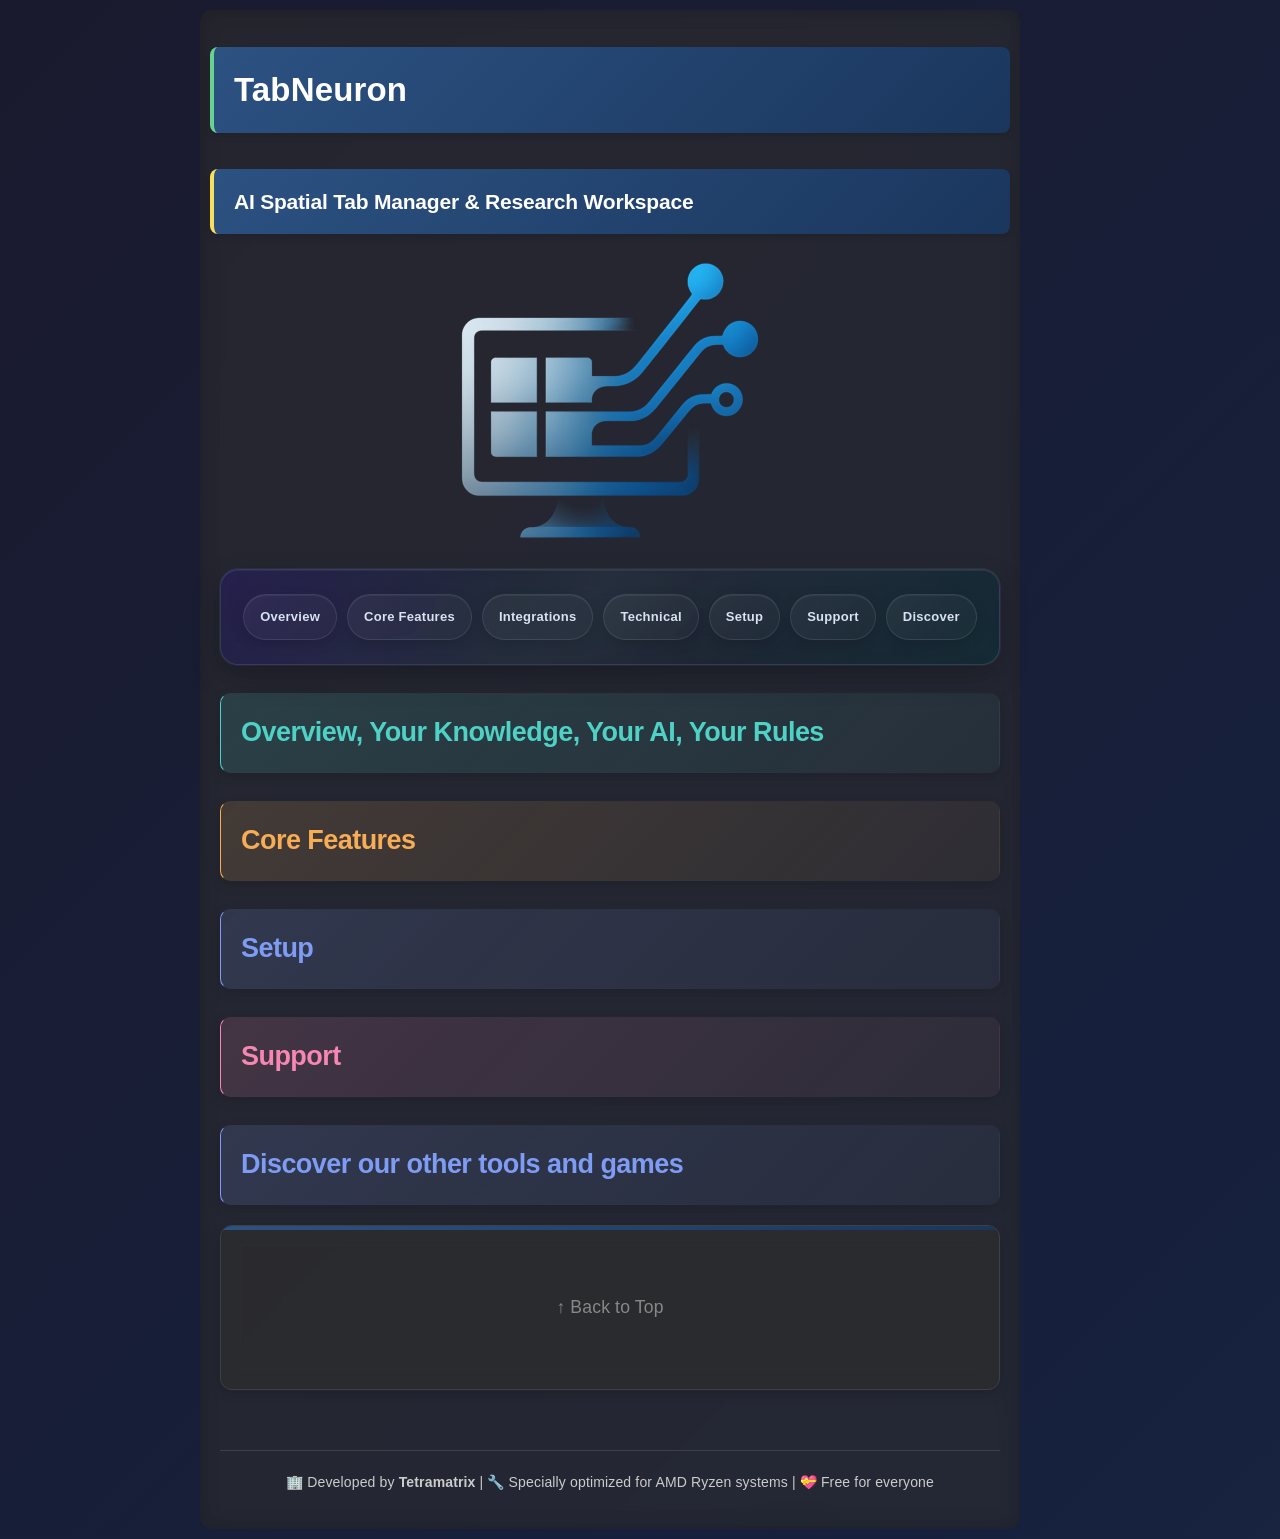
==== commit f5883f40: "feat: update documentation layout and styles" ====
--- a/docs/index.html
+++ b/docs/index.html
@@ -63,8 +63,10 @@
             <p>Most tab managers are confined to tiny browser sidebars or dropdown menus, trapping your research in flat, ephemeral lists. We built TabNeuron because complex web research requires space and permanence. By pulling your browser tabs out onto a native desktop canvas, you gain an infinite 2D workspace to visually group information, analyze it with AI, and take true ownership of your browsing sessions.</p>
         </div>
 
-        <h3 id="what-is-tabneuron-h2">About TabNeuron</h3>
- 
+        <h3 id="what-is-tabneuron-h2" class="feature-detail-toggle" onclick="toggleFeatureDetail(this)">
+        <span class="toggle-icon">▶</span> About TabNeuron
+    </h3>
+
         <div class="cta-box">
 
             <p>TabNeuron solves the problem that tabs are hidden in browser bars, AI forgets everything between sessions, and web research is manual. Map your active browsing session onto an infinite visual canvas. Organize tabs spatially instead of scrolling through flat lists. Chat with websites to get instant answers without manual reading. Automate research with AI agent pipelines — scrape, analyze, and output in sequence. Sync bidirectionally with Chrome Tab Groups so your browser and workspace stay aligned. AI memory that extracts facts, skills, and preferences from your chats, making answers more accurate over time. Run AI models locally so nothing leaves your machine, or connect to cloud AI.</p>
@@ -82,7 +84,8 @@
         <section class="capabilities-section" id="core-capabilities">
 
             <!-- 1. Canvas & Visual Organization -->
-            <div class="cta-box feature-detail-group">
+            <div class="cta-box">
+
                  <h3 class="feature-detail-toggle" onclick="toggleFeatureDetail(this)">
                     <span class="toggle-icon">▶</span> 📂 Organize Tabs on Canvas
                 </h3>
--- a/docs/main.css
+++ b/docs/main.css
@@ -209,6 +209,12 @@
   color: #4fd1c5;
 }
 
+#setup-h2 {
+  background: linear-gradient(135deg, rgba(127, 156, 245, 0.15) 0%, rgba(127, 156, 245, 0.05) 100%);
+  border-left-color: var(--section-products);
+  color: #7f9cf5;
+}
+
 #what-is-tabneuron-h2,
 #what-is-sorana-h2 {
   background: linear-gradient(135deg, rgba(99, 179, 237, 0.15) 0%, rgba(99, 179, 237, 0.05) 100%);
@@ -296,7 +302,7 @@
   color: #68d391;
 }
 
-#support-donations-h2 {
+#support-h2 {
   background: linear-gradient(135deg, rgba(246, 135, 179, 0.15) 0%, rgba(246, 135, 179, 0.05) 100%);
   border-left-color: var(--section-support);
   color: #f687b3;
@@ -1292,7 +1298,7 @@
 
 /* Call to Action Box (CTA) */
 .cta-box {
-  margin: 40px 0;
+  margin: 20px 0;
   background: rgba(45, 45, 48, 0.6);
   color: var(--text-primary);
   padding: 36px 40px;
@@ -2001,7 +2007,6 @@
 
 /* === Feature Detail Groups & Toggles (Sorana Style) === */
 .feature-detail-group {
-  margin: 16px 0;
   padding: 20px 28px;
   background: rgba(45, 45, 48, 0.5);
   border: 1px solid var(--border);
@@ -2073,8 +2078,8 @@
 
 /* Content Area */
 .feature-detail-content {
-  margin-top: 16px;
-  padding-top: 16px;
+  margin-top: 0px;
+  padding-top: 0px;
   border-top: 1px solid var(--border);
 }
 
@@ -2435,9 +2440,9 @@
     border-radius: 10px;
   }
 
-  .feature-detail-group {
-    margin: 12px 0;
-  }
+   .feature-detail-group {
+     margin: 4px 0;
+   }
 
   .feature-detail-toggle {
     padding: 12px 36px 12px 14px;
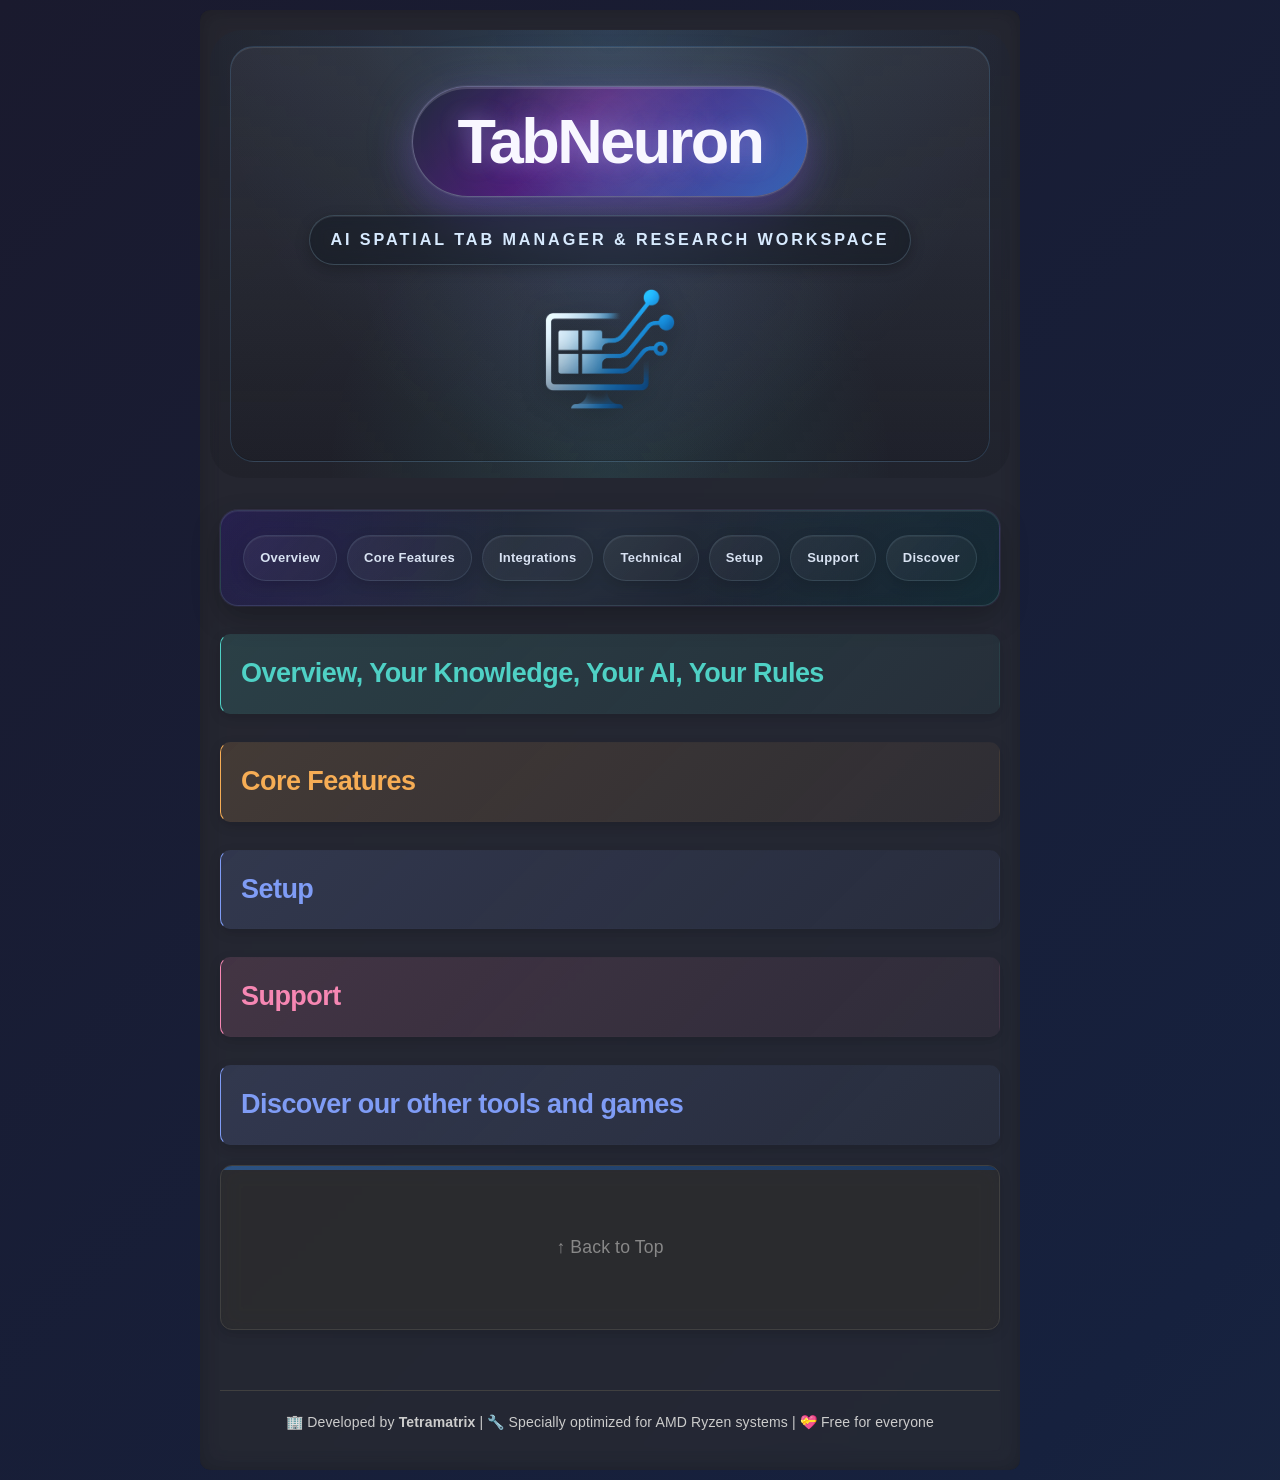
==== commit 7449a6a8: "fix: Bugfix: Pith-SDK Grouping" ====
--- a/docs/index.html
+++ b/docs/index.html
@@ -67,7 +67,7 @@
         <span class="toggle-icon">▶</span> About TabNeuron
     </h3>
 
-        <div class="cta-box">
+        <div class="cta-box feature-detail-content" style="display:none;">
 
             <p>TabNeuron solves the problem that tabs are hidden in browser bars, AI forgets everything between sessions, and web research is manual. Map your active browsing session onto an infinite visual canvas. Organize tabs spatially instead of scrolling through flat lists. Chat with websites to get instant answers without manual reading. Automate research with AI agent pipelines — scrape, analyze, and output in sequence. Sync bidirectionally with Chrome Tab Groups so your browser and workspace stay aligned. AI memory that extracts facts, skills, and preferences from your chats, making answers more accurate over time. Run AI models locally so nothing leaves your machine, or connect to cloud AI.</p>
 
@@ -77,7 +77,8 @@
             </div>
             <p class="video-caption"><em>Demonstration of TabNeuron workspace with browser tabs</em></p>
 
-    </section>
+    </div>
+</section>
 
 
 	    <h2 id="core-capabilities-h2">Core Features</h2>
@@ -86,10 +87,10 @@
             <!-- 1. Canvas & Visual Organization -->
             <div class="cta-box">
 
-                 <h3 class="feature-detail-toggle" onclick="toggleFeatureDetail(this)">
-                    <span class="toggle-icon">▶</span> 📂 Organize Tabs on Canvas
-                </h3>
-                <div class="feature-detail-content" style="display:none;">
+    <h3 class="feature-detail-toggle" onclick="toggleFeatureDetail(this)">
+        <span class="toggle-icon">▶</span> 📂 Organize Tabs on Canvas
+    </h3>
+    <div class="feature-detail-content" style="display:none;">
                 	<div class="cta-box capability-group">
                     <p><strong>Problem:</strong> "Which tab has that info?" — Scrolling through dozens of hidden tabs in browser bars, losing context.</p>
                     <ul>
@@ -100,10 +101,10 @@
                    </div>
                 </div>
 
-                <h3 class="feature-detail-toggle" onclick="toggleFeatureDetail(this)">
-                    <span class="toggle-icon">▶</span> 📸 Visual Previews & Metadata
-                </h3>
-                <div class="feature-detail-content" style="display:none;">
+             <h3 class="feature-detail-toggle" onclick="toggleFeatureDetail(this)">
+        <span class="toggle-icon">▶</span> 📸 Visual Previews & Metadata
+    </h3>
+    <div class="feature-detail-content" style="display:none;">
                 	<div class="cta-box capability-group">
                     <p><strong>Problem:</strong> Can't tell what a tab contains without switching to it — title alone isn't enough.</p>
                     <ul>
@@ -114,11 +115,11 @@
                 </div>
 
 
-           <!-- 2. Sync & Bridge -->
-            <h3 class="feature-detail-toggle" onclick="toggleFeatureDetail(this)">
-                <span class="toggle-icon">▶</span> 🔄 Canvas ↔ Browser Sync
-            </h3>
-            <div class="feature-detail-content" style="display:none;">
+             <!-- 2. Sync & Bridge -->
+             <h3 class="feature-detail-toggle" onclick="toggleFeatureDetail(this)">
+        <span class="toggle-icon">▶</span> 🔄 Canvas ↔ Browser Sync
+    </h3>
+    <div class="feature-detail-content" style="display:none;">
                 <div class="cta-box feature-detail-group">
                     <p><strong>Problem:</strong> Workspace and browser are disconnected — changes in one don't reflect in the other.</p>
                     <ul>
@@ -129,11 +130,11 @@
                   </div>
             </div>
 
-            <!-- 3. AI Interaction -->
-            <h3 class="feature-detail-toggle" onclick="toggleFeatureDetail(this)">
-                <span class="toggle-icon">▶</span> 💬 Chat with Websites
-            </h3>
-            <div class="feature-detail-content" style="display:none;">
+             <!-- 3. AI Interaction -->
+             <h3 class="feature-detail-toggle" onclick="toggleFeatureDetail(this)">
+        <span class="toggle-icon">▶</span> 💬 Chat with Websites
+    </h3>
+    <div class="feature-detail-content" style="display:none;">
                 <div class="cta-box capability-group">
                 <p><strong>Problem:</strong> Opening and reading across multiple tabs takes too long. Research means comparing, copying, synthesizing manually.</p>
                 <ul>
@@ -148,10 +149,10 @@
               </div>
             </div>
 
-            <h3 class="feature-detail-toggle" onclick="toggleFeatureDetail(this)">
-                <span class="toggle-icon">▶</span> 🤖 AI Agent Pipelines
-            </h3>
-            <div class="feature-detail-content" style="display:none;">
+             <h3 class="feature-detail-toggle" onclick="toggleFeatureDetail(this)">
+        <span class="toggle-icon">▶</span> 🤖 AI Agent Pipelines
+    </h3>
+    <div class="feature-detail-content" style="display:none;">
                 <div class="cta-box capability-group">
                 <p><strong>Problem:</strong> Repetitive web research is manual — open tabs, extract data, compare, format, save — every time.</p>
                 <ul>
@@ -163,10 +164,10 @@
               </div>
             </div>
 
-             <h3 class="feature-detail-toggle" onclick="toggleFeatureDetail(this)">
-                <span class="toggle-icon">▶</span> 🧠 AI Memory That Remembers
-            </h3>
-            <div class="feature-detail-content" style="display:none;">
+              <h3 class="feature-detail-toggle" onclick="toggleFeatureDetail(this)">
+        <span class="toggle-icon">▶</span> 🧠 AI Memory That Remembers
+    </h3>
+    <div class="feature-detail-content" style="display:none;">
                 <div class="cta-box feature-detail-group">
                 <p><strong>Problem:</strong> AI forgets who you are after every session. Long chats are expensive and slow.</p>
                 <ul>
@@ -177,10 +178,10 @@
               </div>
             </div>
 
-             <h3 class="feature-detail-toggle" onclick="toggleFeatureDetail(this)">
-                <span class="toggle-icon">▶</span> 🔌 MCP Server & Integrations
-            </h3>
-            <div class="feature-detail-content" style="display:none;">
+              <h3 class="feature-detail-toggle" onclick="toggleFeatureDetail(this)">
+        <span class="toggle-icon">▶</span> 🔌 MCP Server & Integrations
+    </h3>
+    <div class="feature-detail-content" style="display:none;">
                 <div class="cta-box feature-detail-group">
                 <p><strong>Problem:</strong> Repetitive file tasks are manual. Web research means opening multiple tabs, comparing, copying. Research takes forever.</p>
                 <ul>
@@ -192,10 +193,10 @@
               </div>
             </div>
 
-             <h3 class="feature-detail-toggle" onclick="toggleFeatureDetail(this)">
-                <span class="toggle-icon">▶</span> ☁️ AI Backends — Local or Cloud
-            </h3>
-            <div class="feature-detail-content" style="display:none;">
+              <h3 class="feature-detail-toggle" onclick="toggleFeatureDetail(this)">
+        <span class="toggle-icon">▶</span> ☁️ AI Backends — Local or Cloud
+    </h3>
+    <div class="feature-detail-content" style="display:none;">
                 <div class="cta-box feature-detail-group">
                 <p><strong>Problem:</strong> Data goes to cloud providers — no privacy. Or local models are hard to configure.</p>
                 <ul>
@@ -206,10 +207,10 @@
               </div>
             </div>
 
-             <h3 class="feature-detail-toggle" onclick="toggleFeatureDetail(this)">
-                <span class="toggle-icon">▶</span> 📦 Technical Details
-            </h3>
-            <div class="feature-detail-content" style="display:none;">
+              <h3 class="feature-detail-toggle" onclick="toggleFeatureDetail(this)">
+        <span class="toggle-icon">▶</span> 📦 Technical Details
+    </h3>
+    <div class="feature-detail-content" style="display:none;">
                 <div class="cta-box feature-detail-group">
                 <ul>
                     <li><strong>Portable:</strong> Runs from USB, extract anywhere, data stays under your control.</li>
@@ -241,11 +242,11 @@
 <h2 id="setup-h2">Setup</h2>
     <section class="requirements-section" id="system-requirements">
 
-    <h3 id="system-requirements-h2" class="feature-detail-toggle" onclick="toggleFeatureDetail(this)">
-                    <span class="toggle-icon">▶</span> 📂 System Requirements
-                </h3>
-
-        <div class="cta-box">
+     <h3 id="system-requirements-h2" class="feature-detail-toggle" onclick="toggleFeatureDetail(this)">
+        <span class="toggle-icon">▶</span> 📂 System Requirements
+    </h3>
+
+        <div class="cta-box feature-detail-content" style="display:none;">
 
         <table>
             <tr><th>Component</th><th>Minimum</th></tr>
@@ -260,11 +261,11 @@
 
     <!-- Final Download Section -->
 
-         <h3 id="final-download-h2" class="feature-detail-toggle" onclick="toggleFeatureDetail(this)">
-                    <span class="toggle-icon">▶</span> 🚀 Claim Your Workspace
-                </h3>
-                
-    	<div class="cta-box">
+          <h3 id="final-download-h2" class="feature-detail-toggle" onclick="toggleFeatureDetail(this)">
+        <span class="toggle-icon">▶</span> 🚀 Claim Your Workspace
+    </h3>
+            
+   	<div class="cta-box feature-detail-content" style="display:none;">
 
             <p>Download the application, then install the Chrome extension.</p>
 
@@ -274,7 +275,7 @@
                 <a href="README.txt" class="btn btn-primary">Readme</a>
             </div>
 
-             <code>$ md5sum.exe TabNeuron.exe v1.0.10 5f85af07df5338ae5a762fb000881e1d</code>
+             <code>$ md5sum.exe TabNeuron.exe v1.0.11 d7e195b05b2b8490630082d42d10e38b</code>
 
             <a href="https://apps.microsoft.com/store/detail/9nh7qk4nczfl" target="_blank"><img src="ms-store.svg" alt="Get it from Microsoft" width="40%" /></a>
 
@@ -292,33 +293,31 @@
 
         <div class="cta-box" id="discord-community">
 
-           
+              <h3 class="feature-detail-toggle" onclick="toggleFeatureDetail(this)">
+        <span class="toggle-icon">▶</span> Join our Discord community
+    </h3>
+
+            <div class="external-links feature-detail-content" style="display:none;">
+                <a href="https://discord.gg/4QkQSfSATF" target="_blank" class="btn btn-primary">TabNeuron Discord</a>
+            </div>
+
+
              <h3 class="feature-detail-toggle" onclick="toggleFeatureDetail(this)">
-                    <span class="toggle-icon">▶</span> Join our Discord community
-                </h3>
-
-            <div class="external-links">
-                <a href="https://discord.gg/4QkQSfSATF" target="_blank" class="btn btn-primary">TabNeuron Discord</a>
-            </div>
-
-
-             <h3 class="feature-detail-toggle" onclick="toggleFeatureDetail(this)">
-                    <span class="toggle-icon">▶</span> Leave a review or star the project
-                </h3>
-
-
-            <div>
+        <span class="toggle-icon">▶</span> Leave a review or star the project
+    </h3>
+
+            <div class="feature-detail-content" style="display:none;">
             <a href="https://alternativeto.net/software/tabneuron/" target="_blank"><img src="AlternativeTo.png" width="20%" alt="The  Visual AI Web Workspace" /></a>
 						</div>
 
 
-               <h3 class="feature-detail-toggle" onclick="toggleFeatureDetail(this)">
-                    <span class="toggle-icon">▶</span> Support via PayPal or Bitcoin Cash
-                </h3>
+                <h3 class="feature-detail-toggle" onclick="toggleFeatureDetail(this)">
+        <span class="toggle-icon">▶</span> Support via PayPal or Bitcoin Cash
+    </h3>
 
 
                 
-            <div class="payment-options">
+            <div class="payment-options feature-detail-content" style="display:none;">
                 <div class="paypal-option">
                     <h4>PayPal</h4>
                     <p><a href="paypal.me/Gigamegs">paypal.me/Gigamegs</a></p>
@@ -346,8 +345,8 @@
 
 			<div class="cta-box capability-group">
 
-                <h3 class="feature-detail-toggle" onclick="toggleFeatureDetail(this)">
-                    <span class="toggle-icon">▶</span>New Spaceship - Retro Mini Game</h3>
+                 <h3 class="feature-detail-toggle" onclick="toggleFeatureDetail(this)">
+        <span class="toggle-icon">▶</span>New Spaceship - Retro Mini Game</h3>
 
         <div class="capability-content" style="display:none;" id="spaceship-intro">
 
@@ -380,7 +379,7 @@
 
 
 				<h3 class="feature-detail-toggle"                 onclick="toggleFeatureDetail(this)">
-                    <span class="toggle-icon">▶</span>🧩 Sorana - Your Personal AI That Actually Knows You</h3>
+        <span class="toggle-icon">▶</span>🧩 Sorana - Your Personal AI That Actually Knows You</h3>
         <div class="capability-content" style="display:none;" id="sorana-intro">
 
             <p>Sorana is your personal AI knowledge workspace, a second brain that actually acts. Unlike chatbots that forget you the moment you close the window, Sorana builds a lasting memory of your projects, files, and thinking style. Open it tomorrow and it already knows where you left off. Visualise your entire knowledge base on a spatial 2D canvas (like Obsidian Canvas, but AI-powered), chat with any document in plain language, and let your AI handle repetitive tasks, organising files, researching topics, managing emails, all without leaving your workspace. Everything runs on your machine. Your data stays yours.</p>
@@ -410,7 +409,9 @@
 </div>
 
 				<h3 class="feature-detail-toggle"                 onclick="toggleFeatureDetail(this)">
-                    <span class="toggle-icon">▶</span>RyzenZPilot - AMD Ryzen Power Management Tool</h3>
+        <span class="toggle-icon">▶</span>RyzenZPilot - AMD Ryzen Power Management Tool</h3>
+
+
         <div class="capability-content" style="display:none;" id="ryzenzpilot-intro">
 
 
@@ -431,7 +432,7 @@
 			</div>
 
 				<h3 class="feature-detail-toggle"                 onclick="toggleFeatureDetail(this)">
-            <span class="toggle-icon">▶</span>Aicono - AI Intelligent Desktop Icon Autopilot</h3>
+        <span class="toggle-icon">▶</span>Aicono - AI Intelligent Desktop Icon Autopilot</h3>
 
         <div class="capability-content" style="display:none;" id="aicono-intro">
 
@@ -447,8 +448,8 @@
                 </a>
             </figure>
 
-            <h3 class="feature-detail-toggle"                 onclick="toggleFeatureDetail(this)">
-            <span class="toggle-icon">▶</span>Featured on Microsoft Store</h3>
+             <h3 class="feature-detail-toggle"                 onclick="toggleFeatureDetail(this)">
+        <span class="toggle-icon">▶</span>Featured on Microsoft Store</h3>
                 <div class="feature-detail-content" style="display:none;">
             <figure class="store-fig">
                 <a href="https://apps.microsoft.com/store/detail/XP8LNKJ7H4B1WS" target="_blank">
@@ -457,8 +458,8 @@
             </figure>
 						</div>
 
-            <h3 class="feature-detail-toggle"                 onclick="toggleFeatureDetail(this)">
-            <span class="toggle-icon">▶</span>Featured on Softpedia</h3>
+             <h3 class="feature-detail-toggle"                 onclick="toggleFeatureDetail(this)">
+        <span class="toggle-icon">▶</span>Featured on Softpedia</h3>
                 <div class="feature-detail-content" style="display:none;">
             <figure class="store-fig">
                 <a href="https://www.softpedia.com/get/Desktop-Enhancements/Other-Desktop-Enhancements/Aicono.shtml" target="_blank">
@@ -467,8 +468,8 @@
             </figure>
 						</div>
 
-            <h3 class="feature-detail-toggle"                 onclick="toggleFeatureDetail(this)">
-            <span class="toggle-icon">▶</span>Featured on AlternativeTo</h3>
+             <h3 class="feature-detail-toggle"                 onclick="toggleFeatureDetail(this)">
+        <span class="toggle-icon">▶</span>Featured on AlternativeTo</h3>
                 <div class="feature-detail-content" style="display:none;">
             <figure class="store-fig">
                 <a href="https://alternativeto.net/software/aicono" title="Aicono automatically organizes your cluttered Windows desktop using AI. Group icons intelligently, arrange them neatly!" target="_blank">
--- a/docs/main.css
+++ b/docs/main.css
@@ -97,6 +97,205 @@
   100% {
     transform: translateY(0px);
   }
+}
+
+/* =====================================================
+   PAGE HEADER - Creative, Modern, Fancy Hero Section
+   Inspired by Sorana's design language
+   ===================================================== */
+
+.page-header {
+  text-align: center;
+  padding: 56px 24px 40px;
+  margin: 0 -10px 32px;
+  position: relative;
+  background:
+    radial-gradient(ellipse at 50% 0%, rgba(99, 179, 237, 0.18) 0%, rgba(99, 179, 237, 0.04) 45%, transparent 70%),
+    radial-gradient(ellipse at 50% 100%, rgba(79, 209, 197, 0.12) 0%, transparent 50%),
+    linear-gradient(180deg, rgba(30, 41, 59, 0.25) 0%, rgba(0, 0, 0, 0.08) 100%);
+  overflow: hidden;
+  border-radius: 32px;
+}
+
+.page-header::before {
+  content: '';
+  position: absolute;
+  inset: 16px 20px;
+  border-radius: 24px;
+  border: 1px solid rgba(99, 179, 237, 0.18);
+  background: linear-gradient(180deg, rgba(255, 255, 255, 0.05) 0%, rgba(0, 0, 0, 0.06) 100%);
+  box-shadow:
+    inset 0 1px 0 rgba(255, 255, 255, 0.1),
+    inset 0 -1px 0 rgba(0, 0, 0, 0.15);
+  pointer-events: none;
+}
+
+.page-header::after {
+  content: '';
+  position: absolute;
+  top: 50%;
+  left: 50%;
+  width: 600px;
+  height: 600px;
+  transform: translate(-50%, -50%);
+  background: radial-gradient(circle at center, rgba(167, 139, 250, 0.08) 0%, transparent 60%);
+  pointer-events: none;
+  z-index: 0;
+}
+
+.page-header > * {
+  position: relative;
+  z-index: 1;
+}
+
+.page-header h1 {
+  display: inline-block;
+  font-size: 4.2em;
+  font-weight: 900;
+  margin: 0;
+  padding: 20px 44px;
+  border-radius: 999px;
+  background:
+    radial-gradient(circle at 50% 30%, rgba(255, 255, 255, 0.12) 0%, transparent 55%),
+    linear-gradient(135deg, rgba(30, 41, 59, 0.85) 0%, rgba(88, 28, 135, 0.75) 40%, rgba(59, 130, 246, 0.65) 100%);
+  border: 1px solid rgba(196, 181, 253, 0.35);
+  color: #f8f7ff;
+  -webkit-background-clip: padding-box;
+  background-clip: padding-box;
+  -webkit-text-fill-color: initial;
+  letter-spacing: -0.04em;
+  line-height: 1.1;
+  animation: fadeIn 0.8s ease 0s forwards;
+  opacity: 0;
+  box-shadow:
+    0 0 0 1px rgba(255, 255, 255, 0.06),
+    0 16px 42px rgba(124, 58, 237, 0.28),
+    0 0 60px rgba(168, 216, 234, 0.10),
+    inset 0 2px 0 rgba(255, 255, 255, 0.15);
+  text-shadow:
+    0 0 20px rgba(196, 181, 253, 0.35),
+    0 0 50px rgba(124, 58, 237, 0.30);
+  transition: all 0.4s cubic-bezier(0.25, 0.46, 0.45, 0.94);
+}
+
+.page-header h1:hover {
+  transform: scale(1.02);
+  box-shadow:
+    0 0 0 1px rgba(255, 255, 255, 0.08),
+    0 20px 50px rgba(124, 58, 237, 0.35),
+    0 0 80px rgba(168, 216, 234, 0.15),
+    inset 0 2px 0 rgba(255, 255, 255, 0.18);
+}
+
+.page-header h3 {
+  display: inline-block;
+  font-size: 1.08em;
+  font-weight: 700;
+  margin: 18px 0 0 0;
+  padding: 10px 20px;
+  border-radius: 999px;
+  color: #d7eafe;
+  background: rgba(12, 18, 32, 0.45);
+  border: 1px solid rgba(168, 216, 234, 0.22);
+  opacity: 0;
+  letter-spacing: 0.18em;
+  text-transform: uppercase;
+  animation: fadeIn 0.8s ease 0.25s forwards;
+  box-shadow:
+    inset 0 1px 0 rgba(255, 255, 255, 0.08),
+    0 4px 14px rgba(0, 0, 0, 0.25);
+  backdrop-filter: blur(8px);
+  transition: all 0.3s ease;
+}
+
+.page-header h3:hover {
+  background: rgba(12, 18, 32, 0.60);
+  border-color: rgba(168, 216, 234, 0.35);
+  transform: translateY(-1px);
+  box-shadow:
+    inset 0 1px 0 rgba(255, 255, 255, 0.1),
+    0 6px 18px rgba(0, 0, 0, 0.3);
+}
+
+.logo-container {
+  margin-top: 24px;
+  animation: fadeIn 0.8s ease 0.45s forwards;
+  opacity: 0;
+}
+
+.logo {
+  width: 130px;
+  height: auto;
+  filter: drop-shadow(0 6px 12px rgba(0, 0, 0, 0.35)) brightness(1.1);
+  transition: transform 0.3s ease, filter 0.3s ease;
+}
+
+.logo:hover {
+  transform: scale(1.05) translateY(-2px);
+  filter: drop-shadow(0 10px 20px rgba(0, 0, 0, 0.4)) brightness(1.15);
+}
+
+/* Responsive header adjustments */
+@media (max-width: 768px) {
+  .page-header {
+    padding: 40px 16px 28px;
+    margin: 0 -10px 24px;
+    border-radius: 28px;
+  }
+
+  .page-header::before {
+    inset: 14px 16px;
+    border-radius: 20px;
+  }
+
+  .page-header h1 {
+    font-size: 2.6em;
+    padding: 14px 28px;
+  }
+
+  .page-header h3 {
+    font-size: 0.95em;
+    letter-spacing: 0.14em;
+    padding: 8px 16px;
+  }
+
+  .logo {
+    width: 110px;
+  }
+}
+
+@media (max-width: 480px) {
+  .page-header {
+    padding: 32px 12px 24px;
+    border-radius: 24px;
+  }
+
+  .page-header::before {
+    inset: 12px 14px;
+    border-radius: 18px;
+  }
+
+  .page-header h1 {
+    font-size: 2.2em;
+    padding: 12px 22px;
+  }
+
+  .page-header h3 {
+    font-size: 0.85em;
+    letter-spacing: 0.1em;
+    padding: 7px 14px;
+  }
+
+  .logo {
+    width: 100px;
+  }
+}
+
+.page-header h1,
+.page-header h3,
+.page-header .logo-container {
+  position: relative;
+  z-index: 1;
 }
 
 /* === Mobile-First Basis-Styles === */
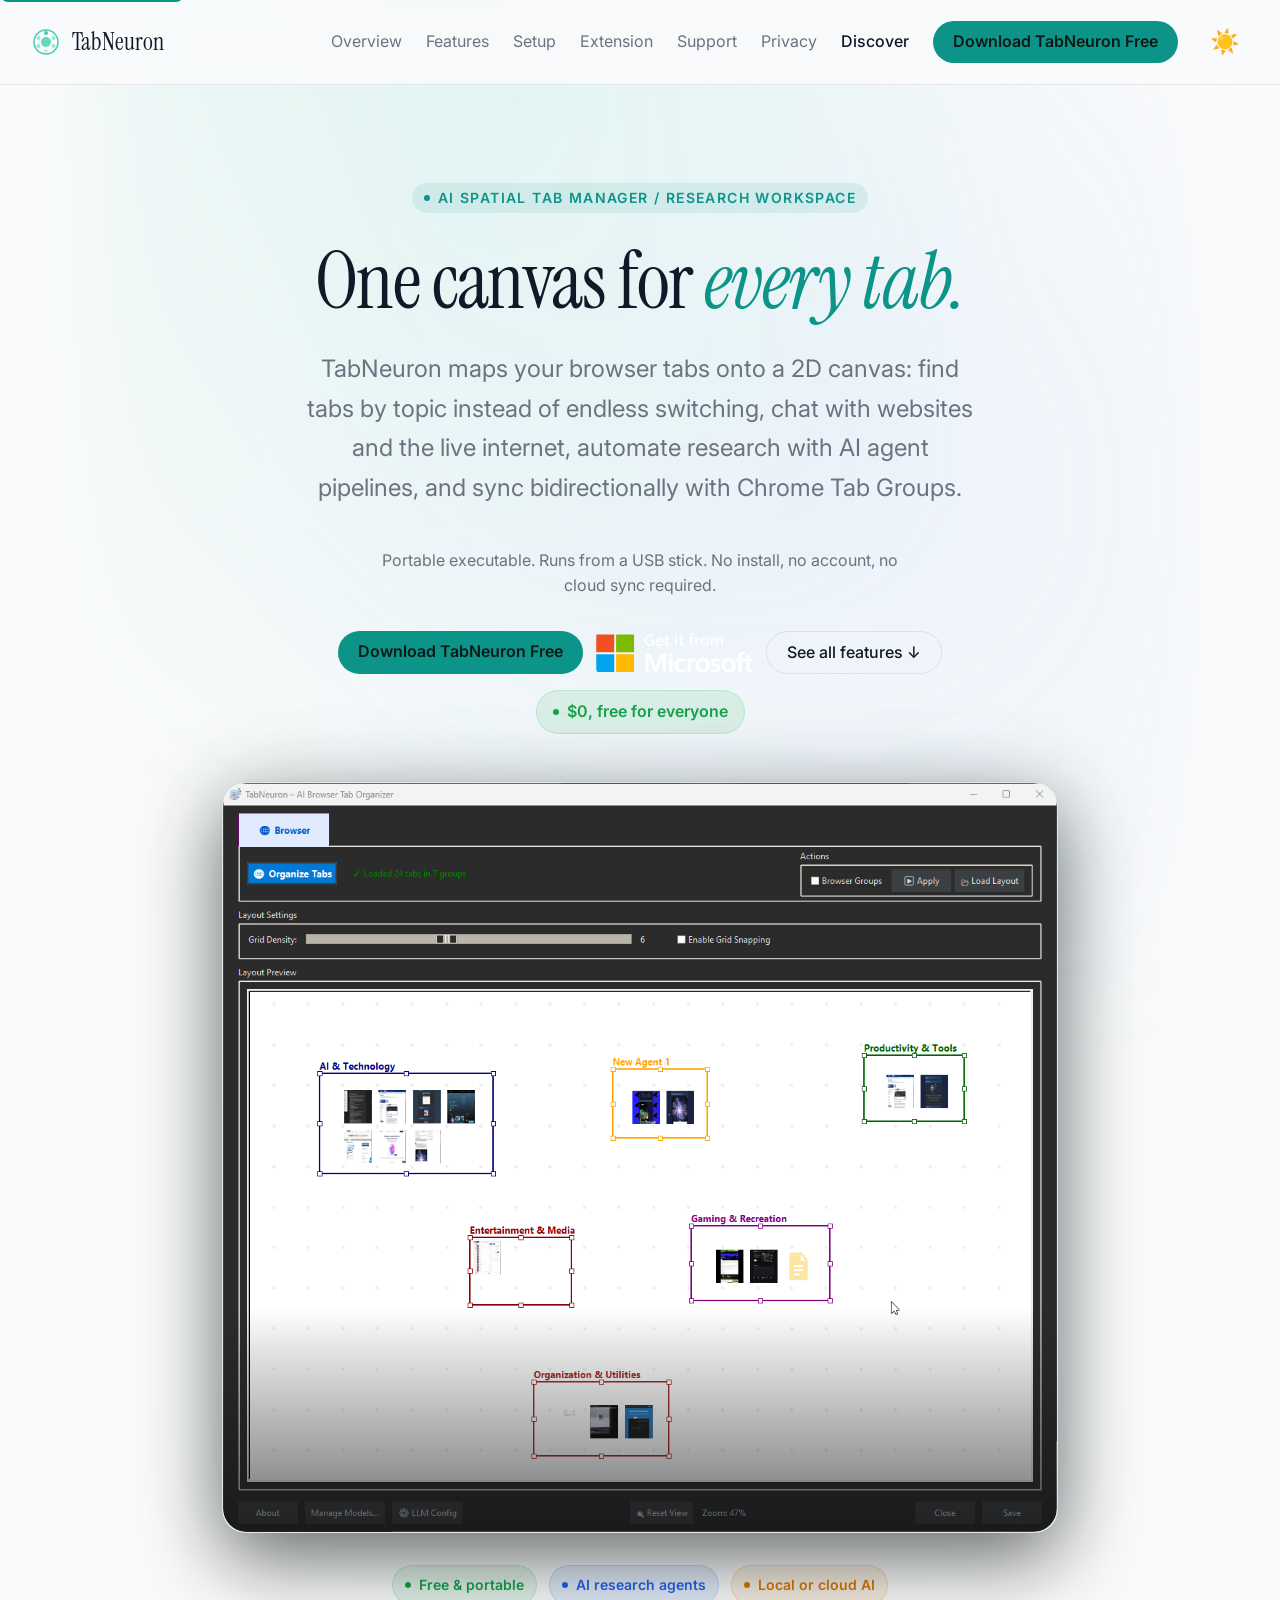
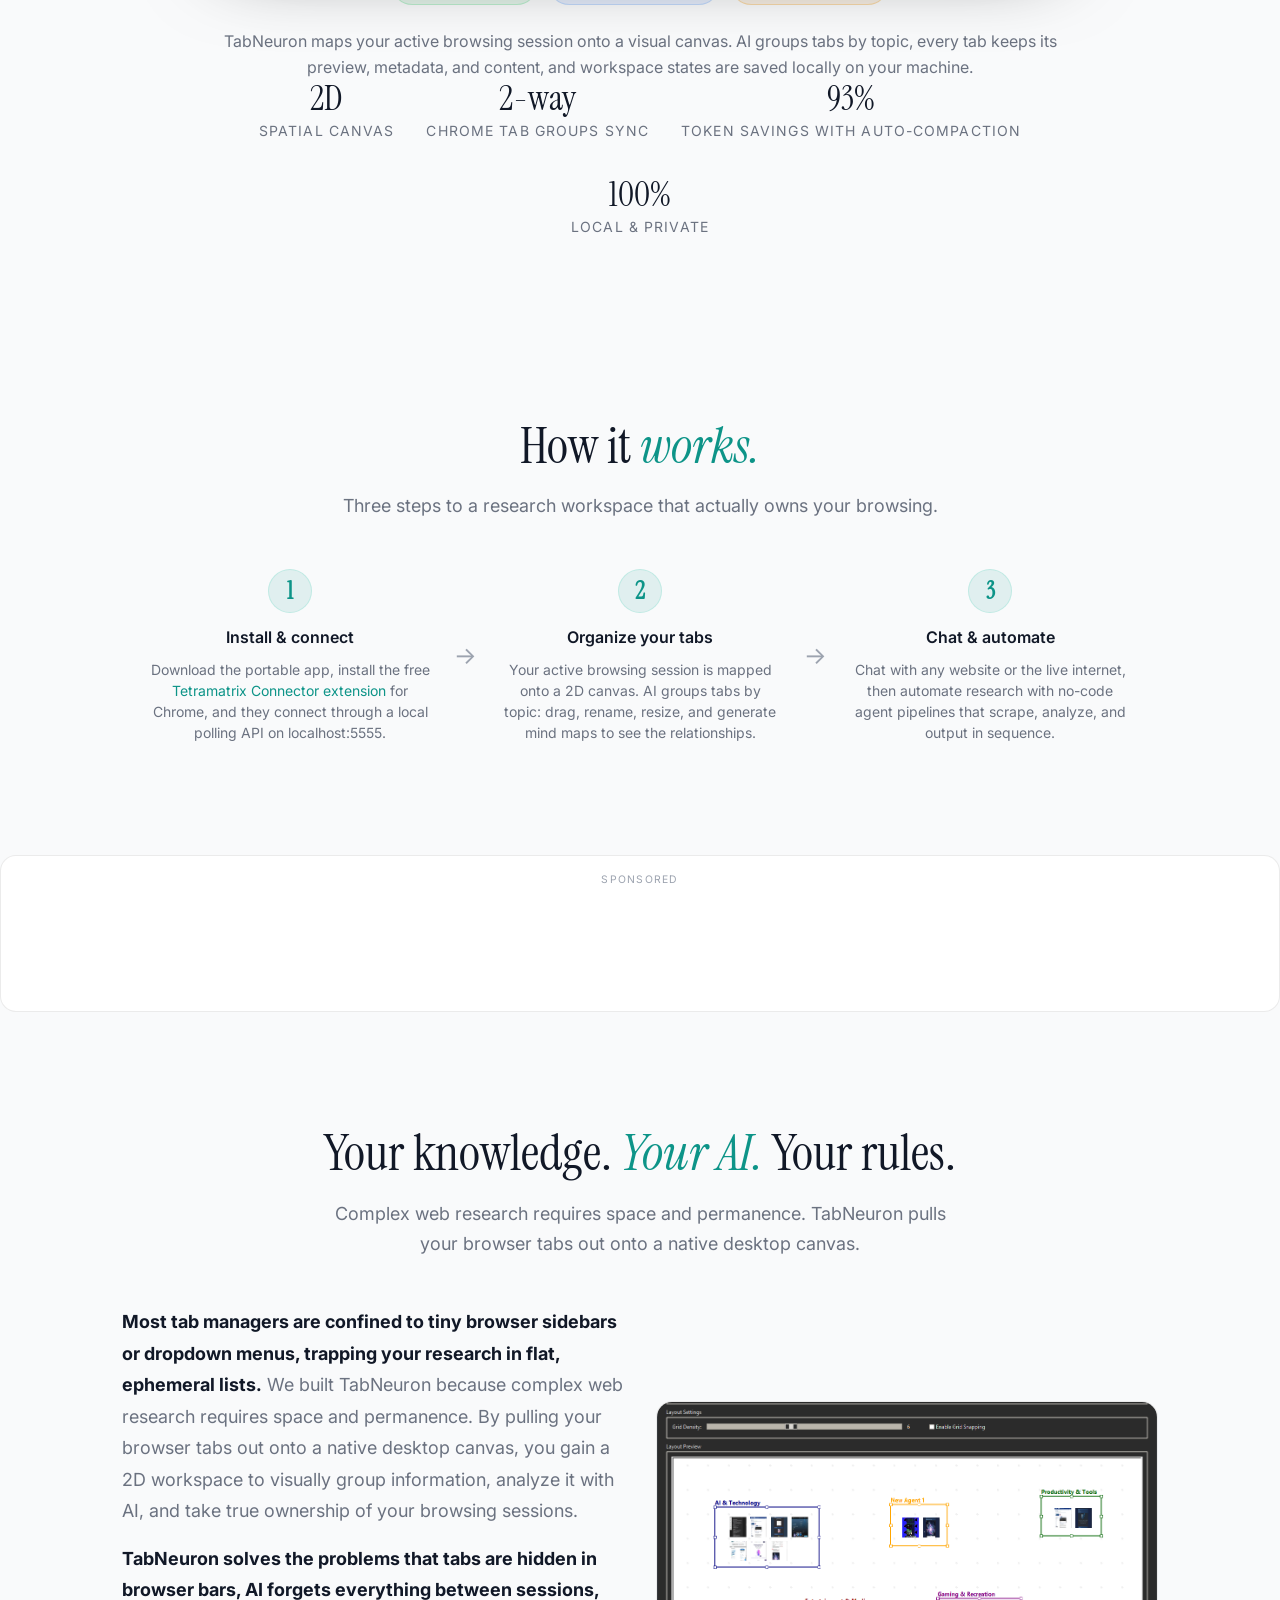
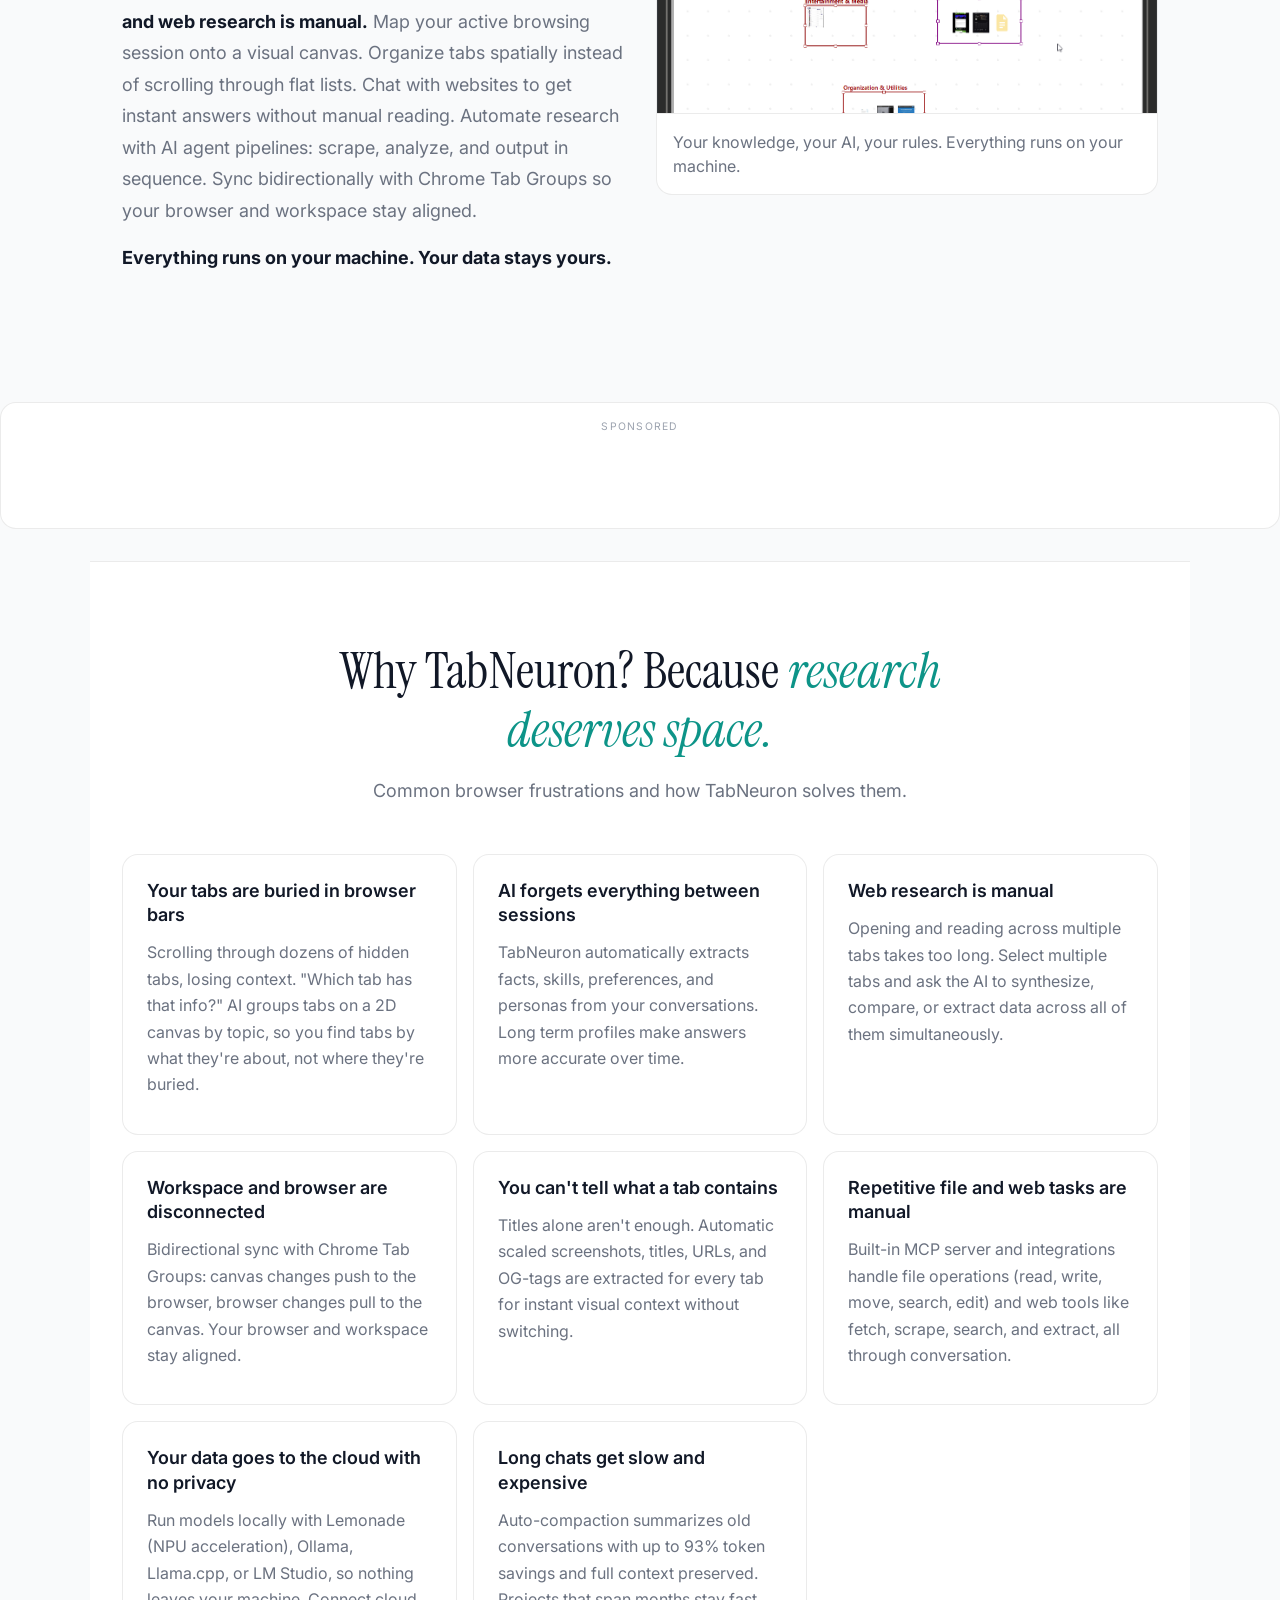
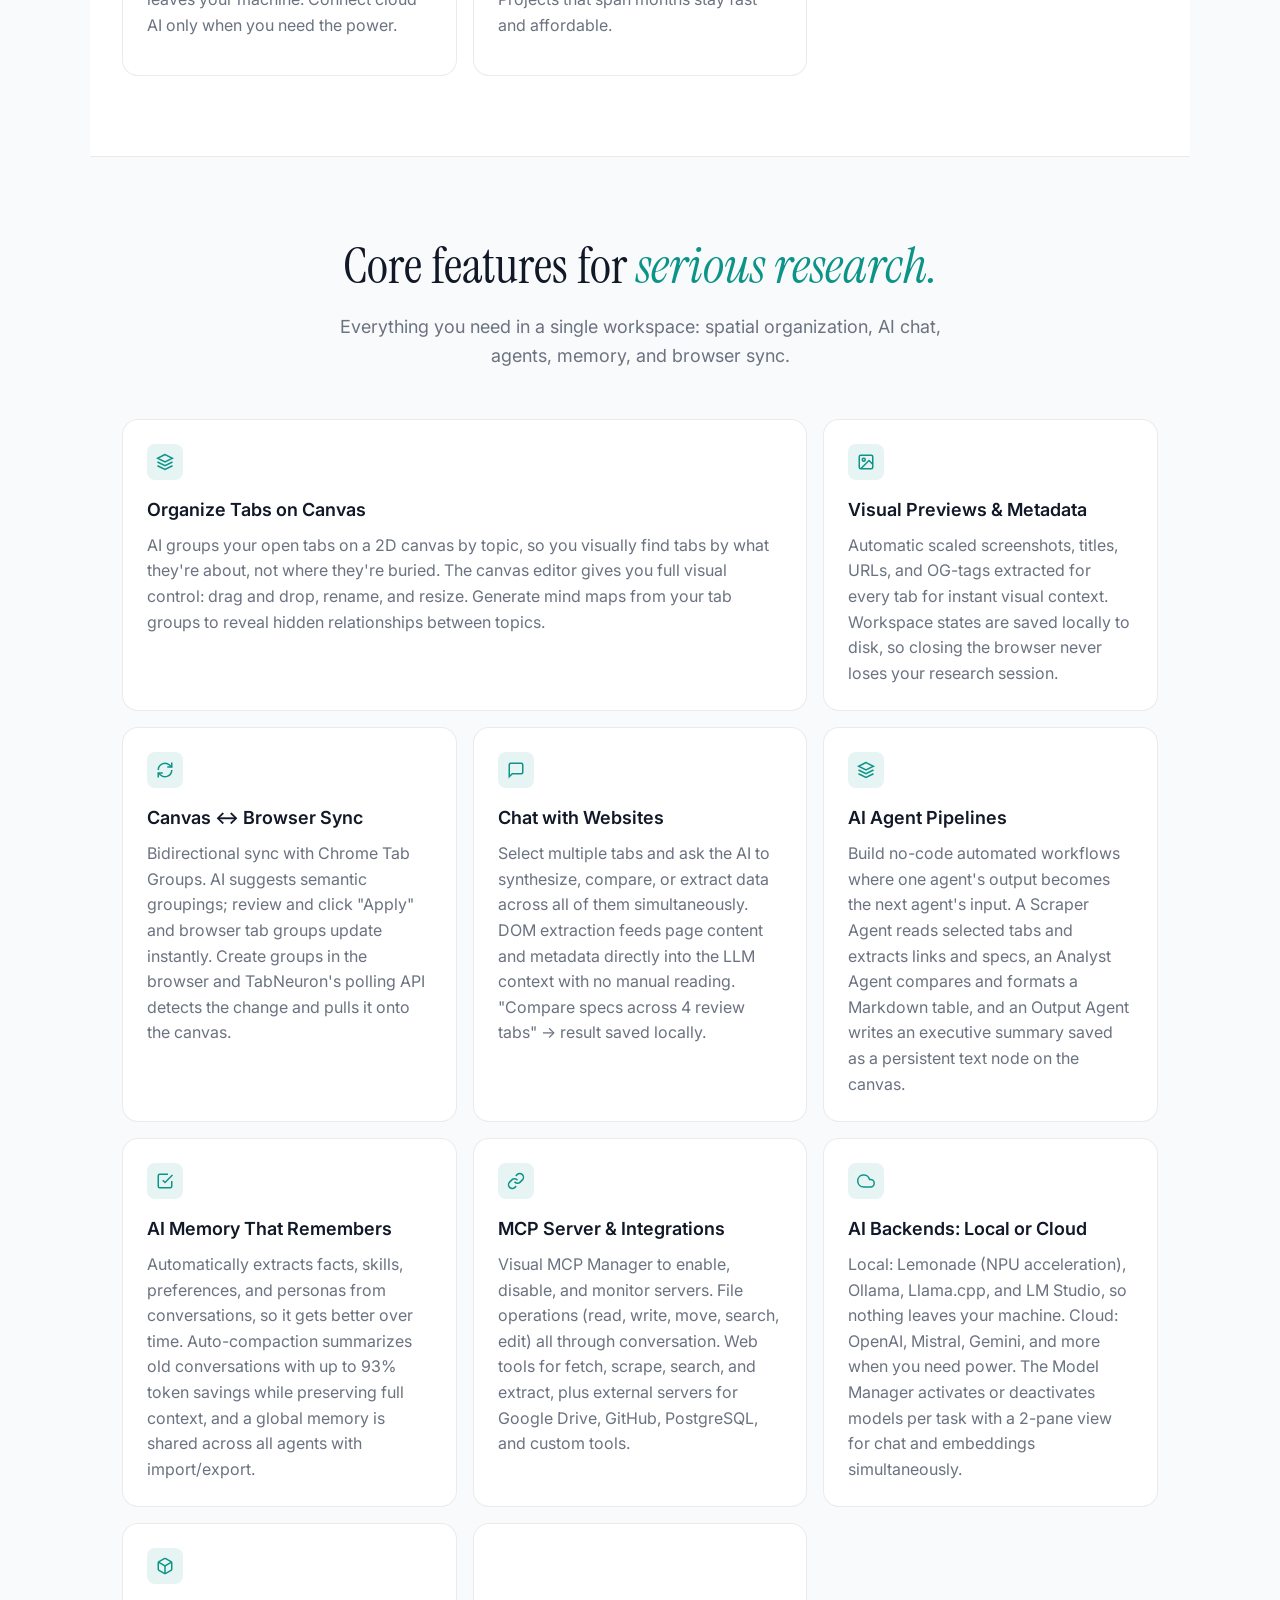
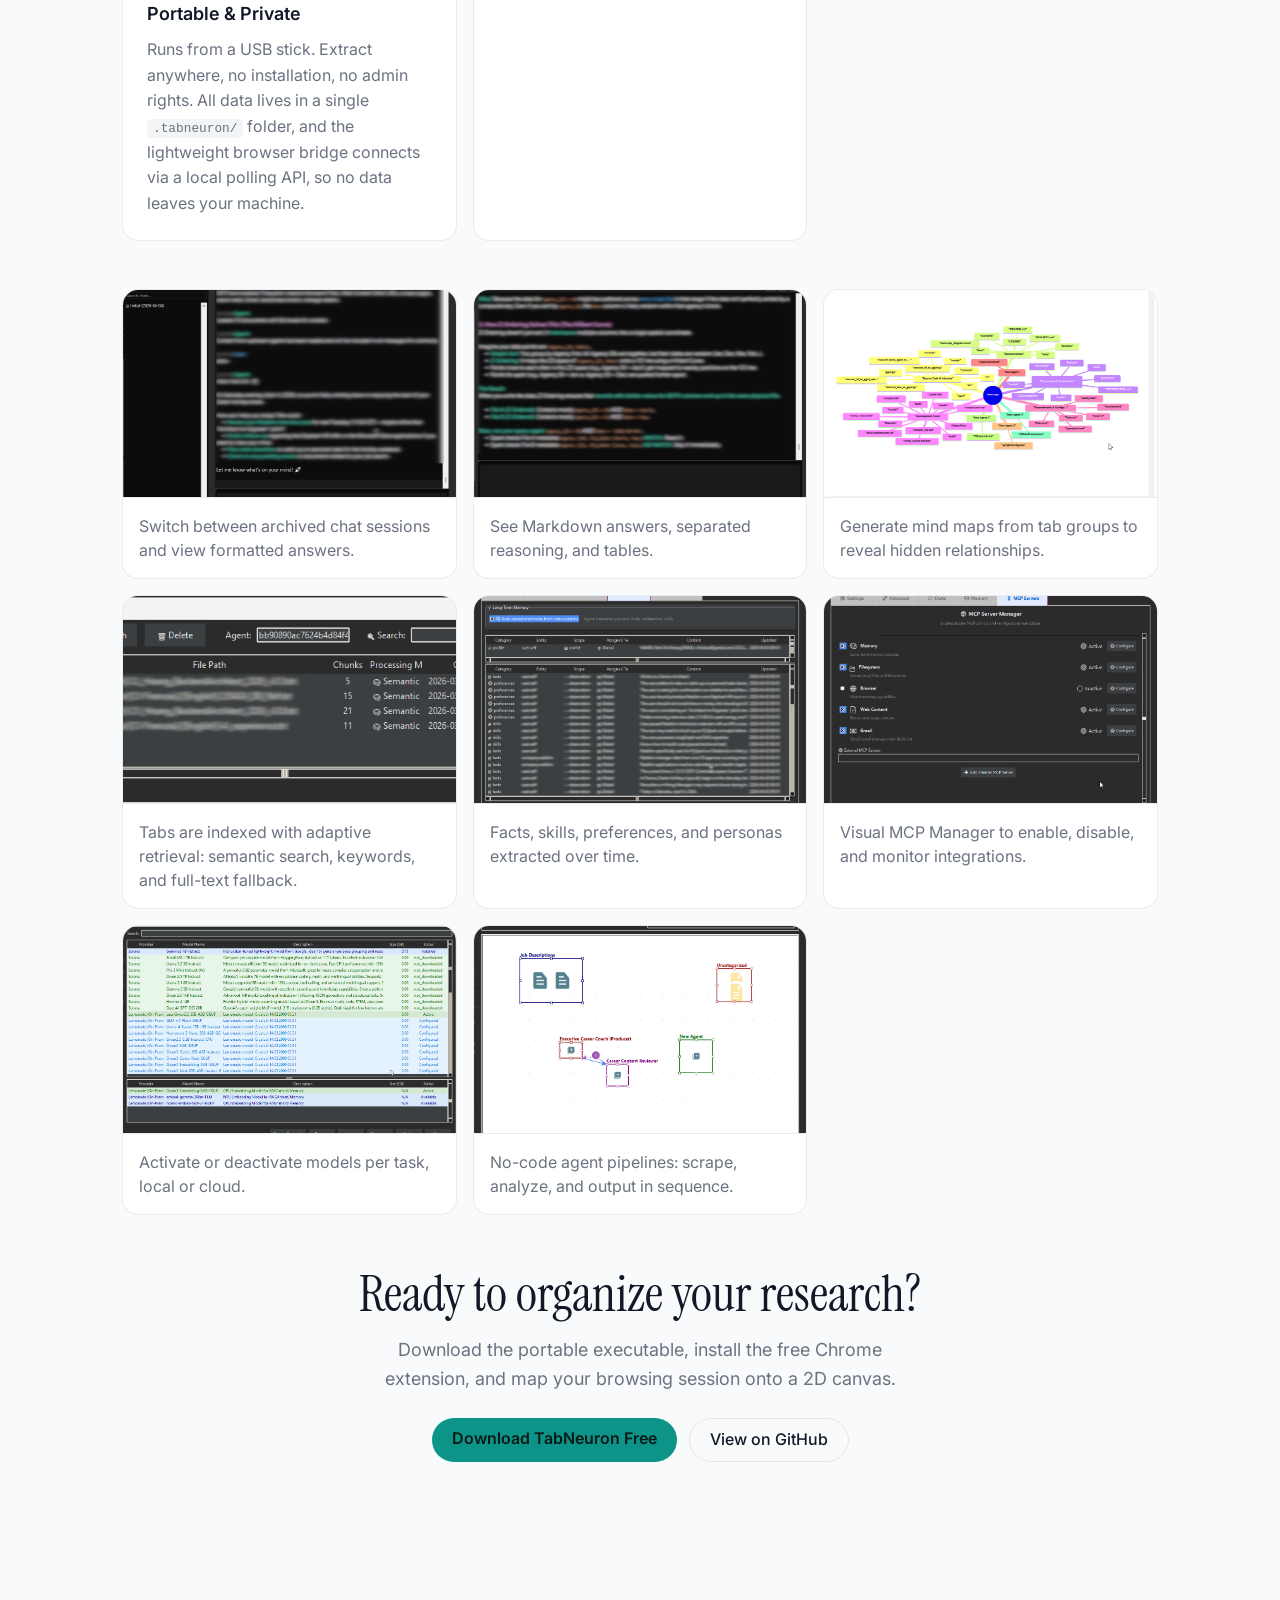
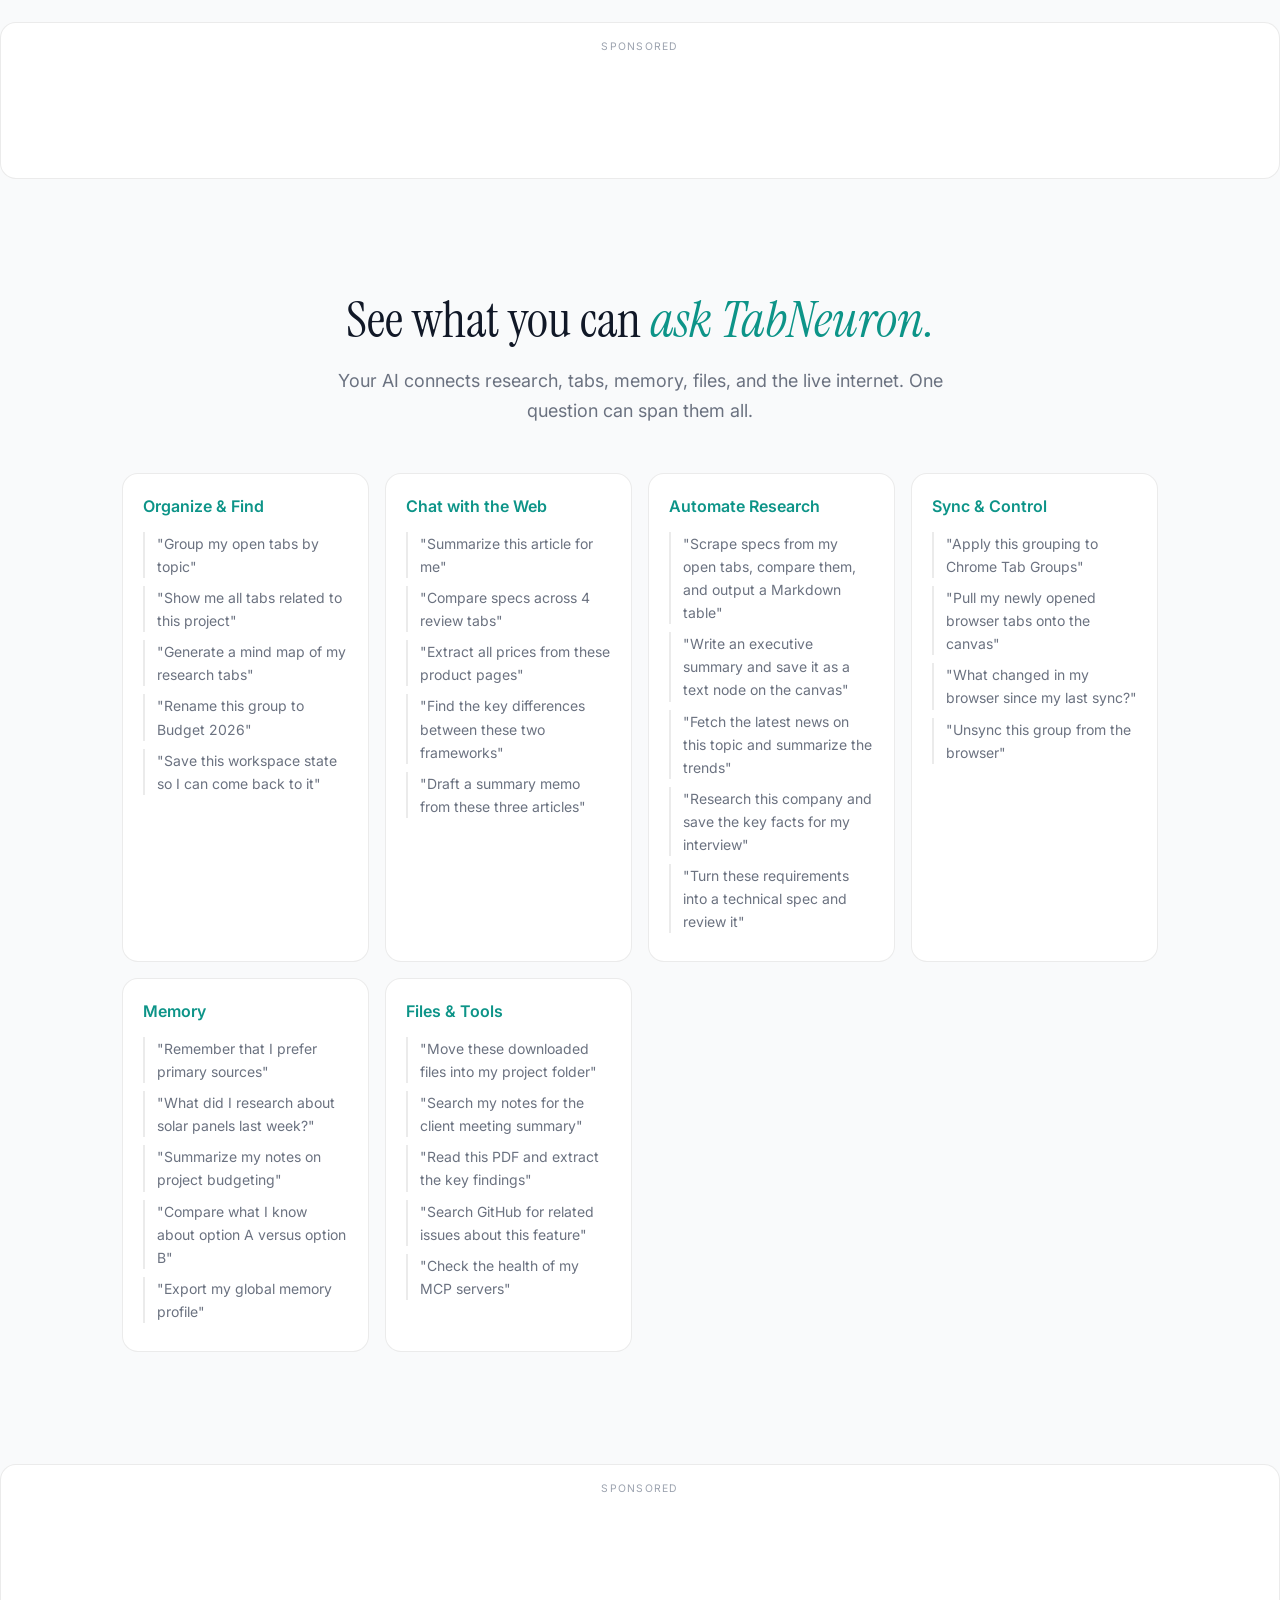
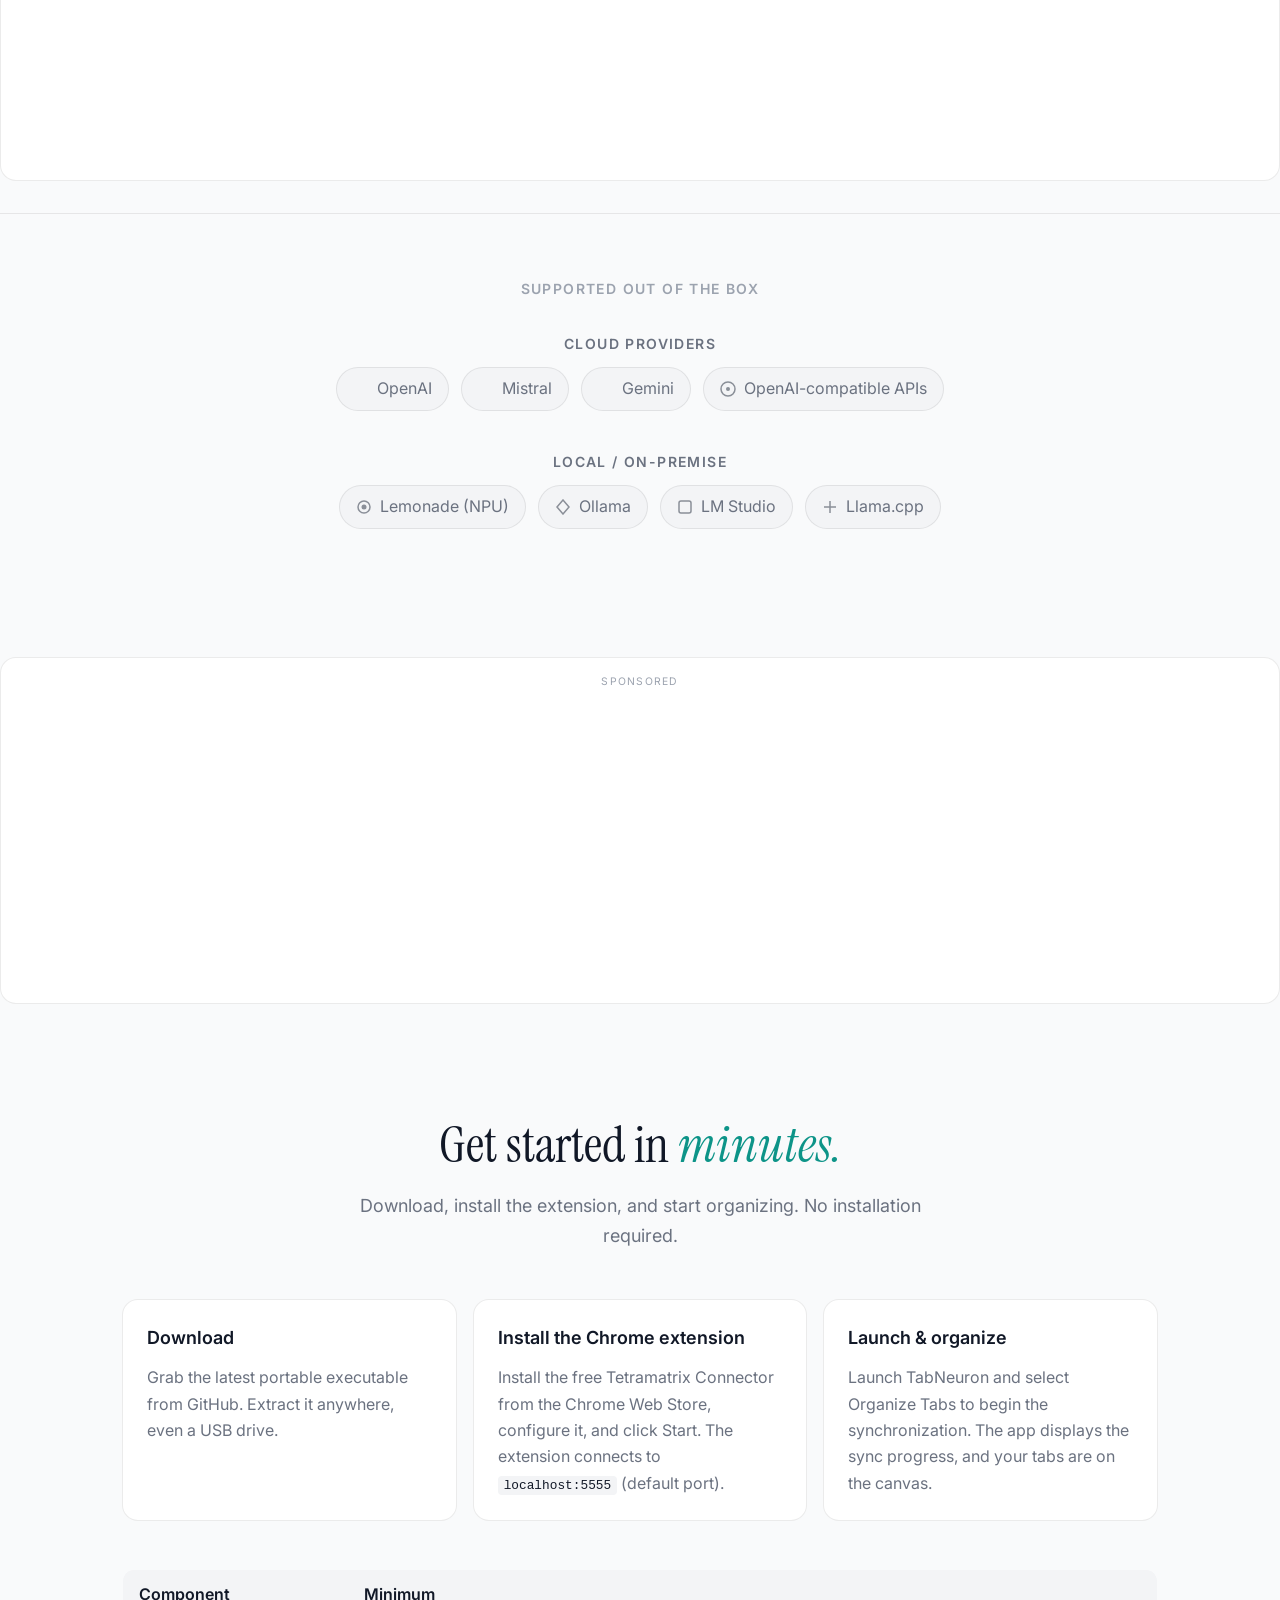
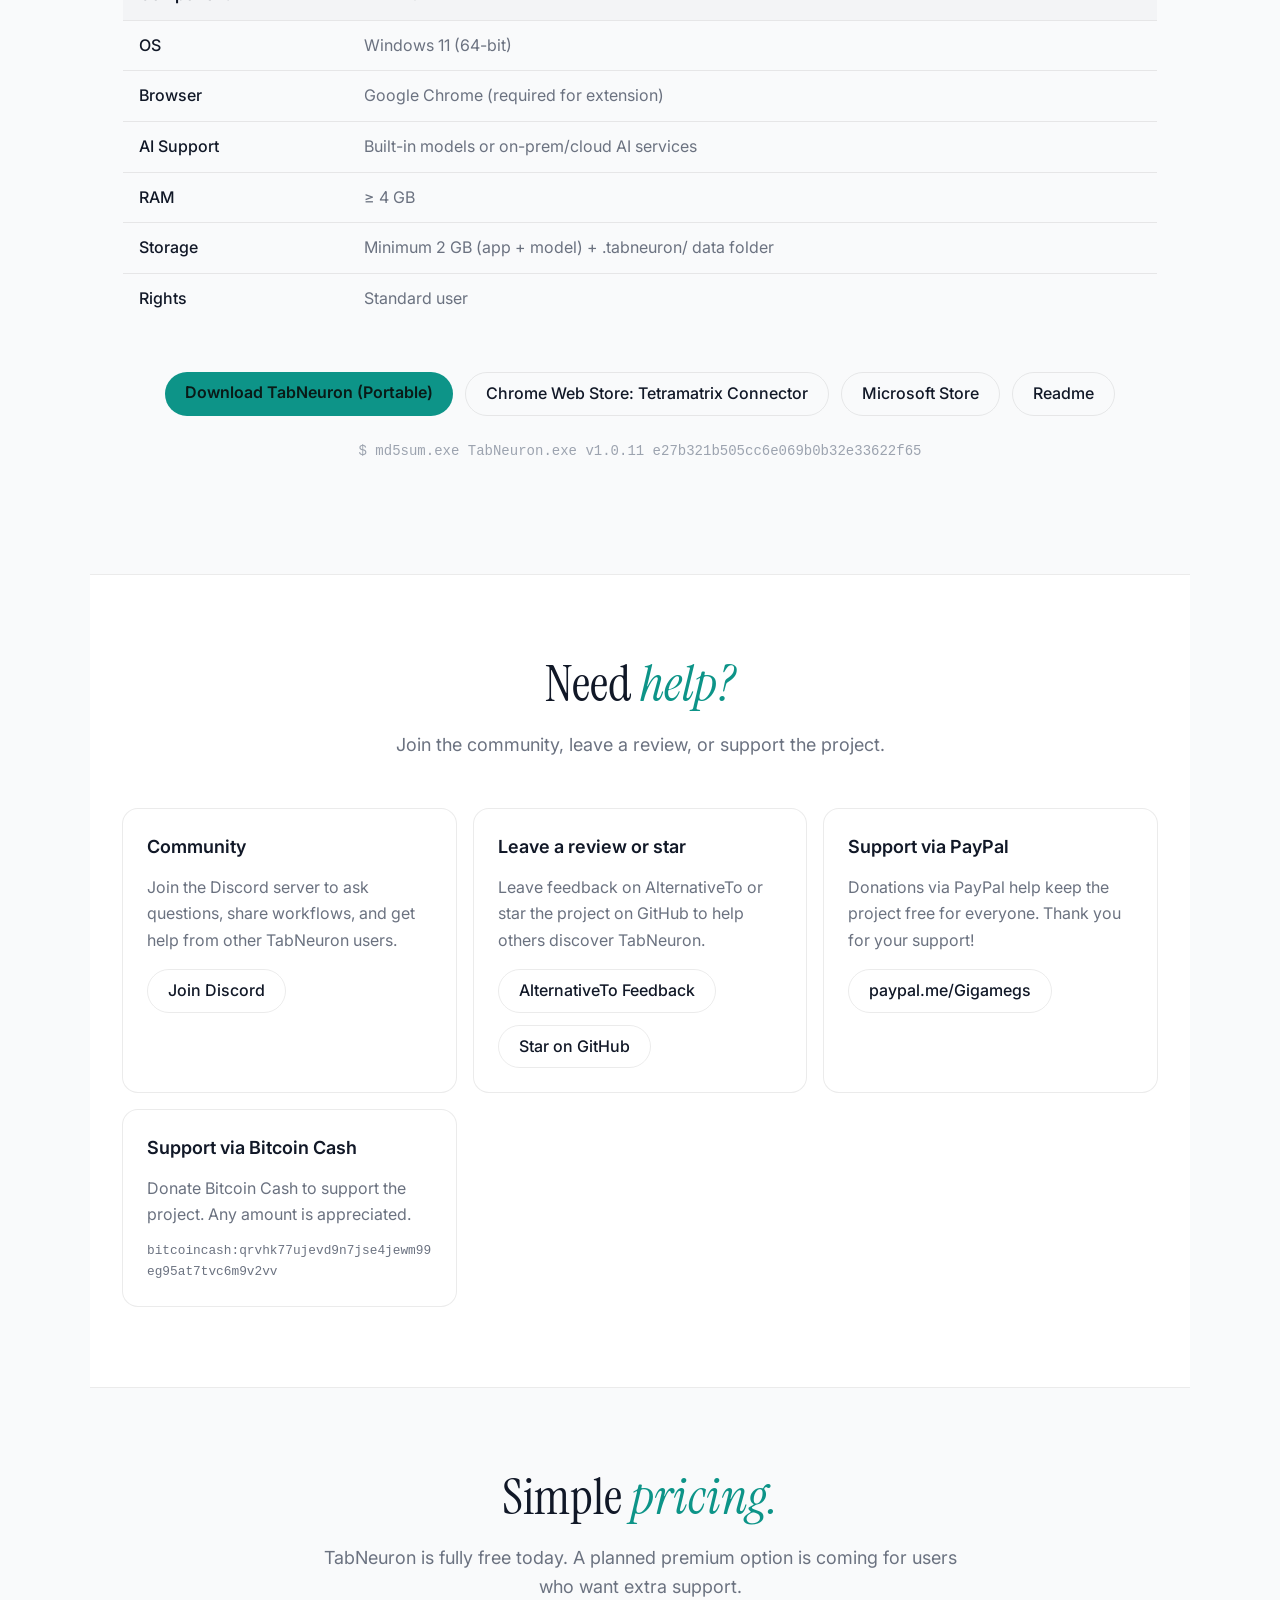
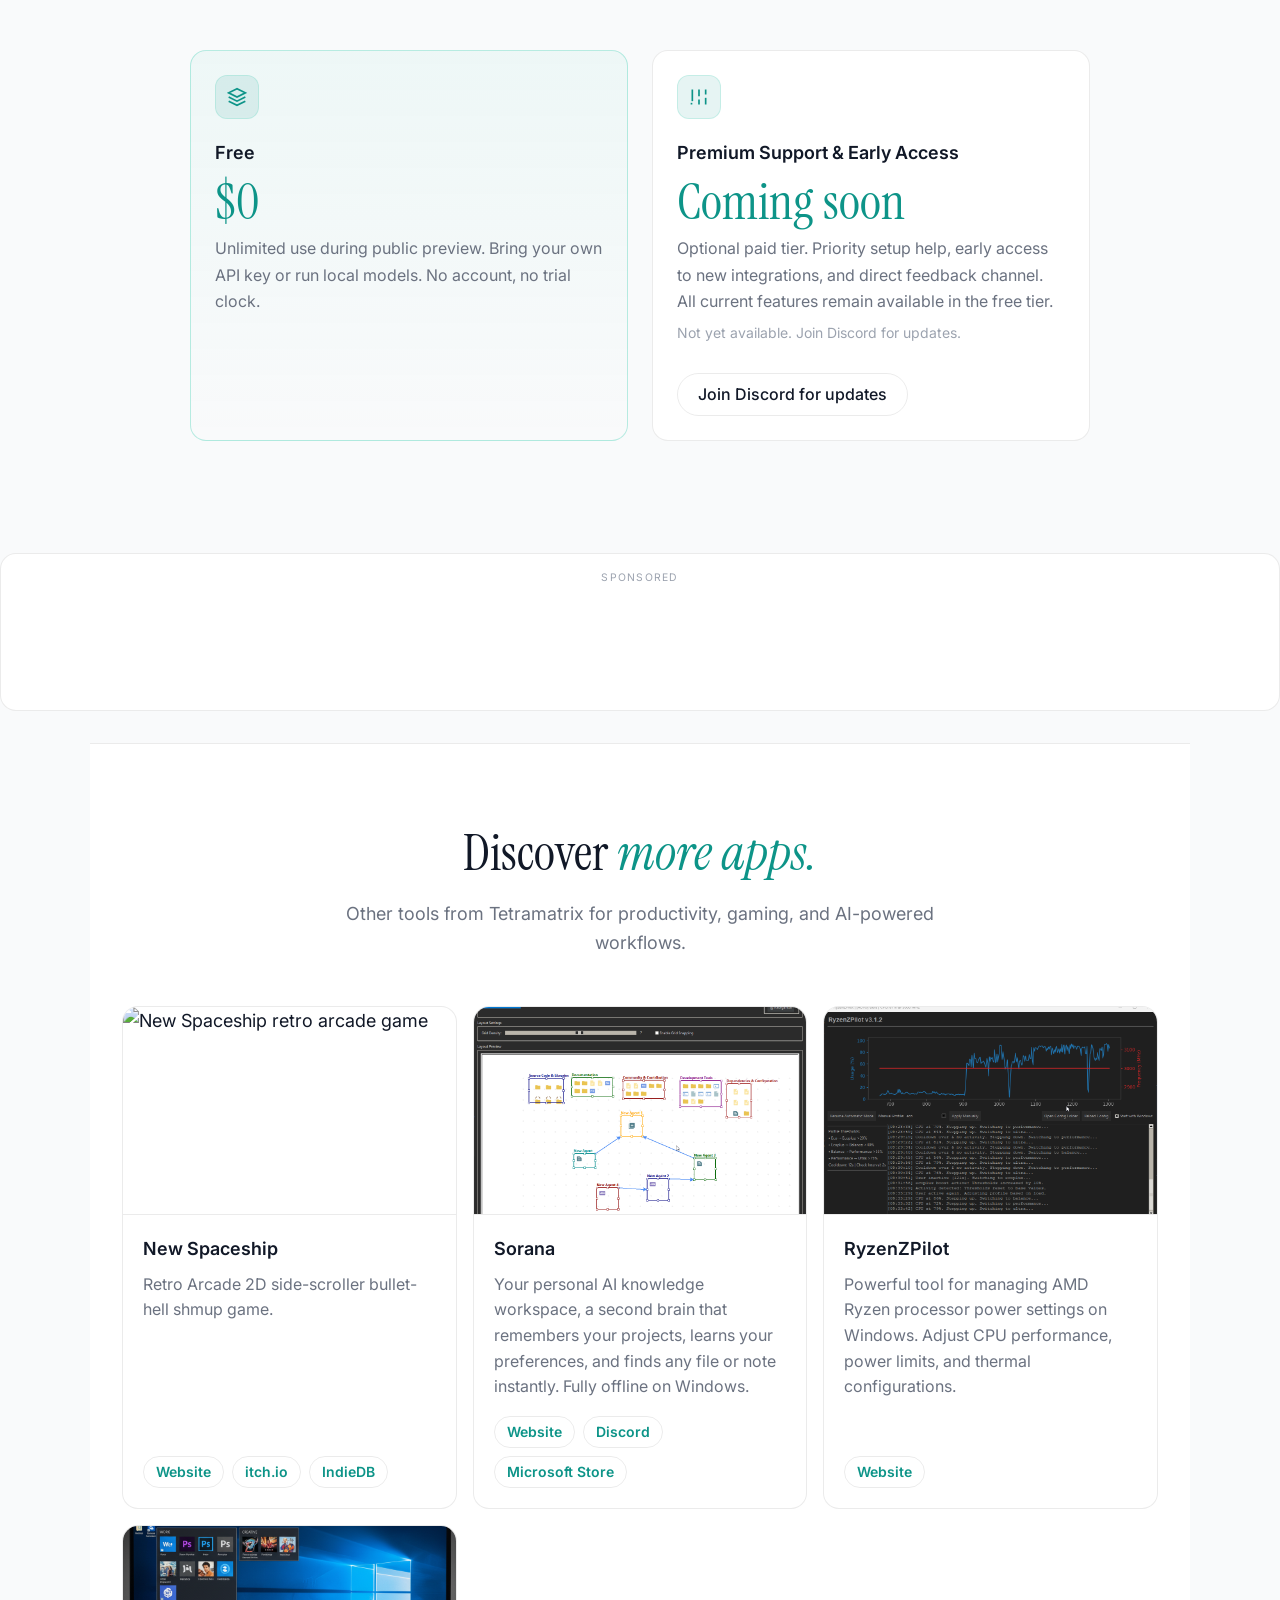
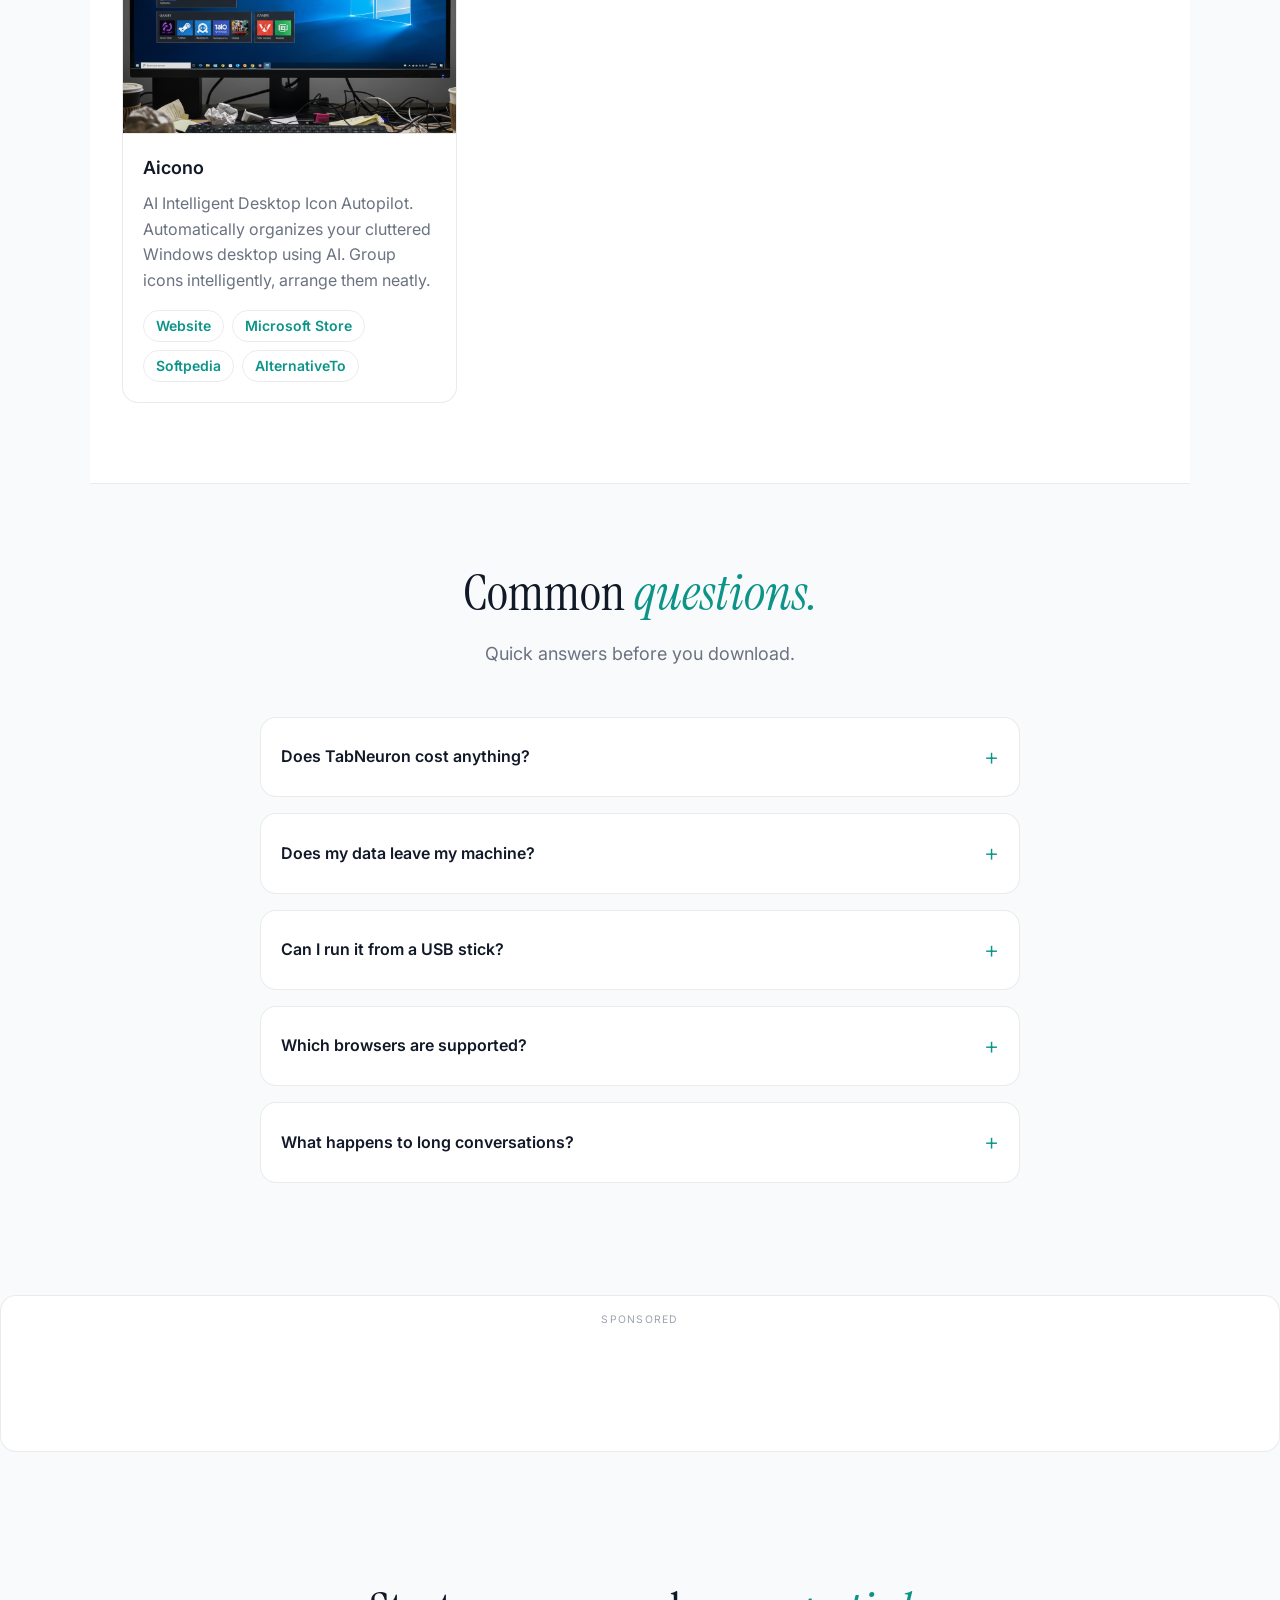
==== commit 2cad8694: "feat(docs): redesign website in Sorana style with support, extension and privacy pages" ====
--- a/docs/index.html
+++ b/docs/index.html
@@ -1,501 +1,1976 @@
 <!DOCTYPE html>
 <html lang="en">
 <head>
-    <meta charset="UTF-8">
-    <meta name="viewport" content="width=device-width, initial-scale=1.0, maximum-scale=1.0, user-scalable=no">
-    <meta name="format-detection" content="telephone=no">
-    <title>TabNeuron - AI Spatial Tab Manager & Research Workspace</title>
-    <meta name="description" content="TabNeuron is an AI spatial tab manager that maps your browser tabs onto an infinite 2D canvas — find tabs by topic instead of endless switching, chat with websites and the live internet, automate research with AI agent pipelines, and sync bidirectionally with Chrome Tab Groups. Tabs are indexed with adaptive retrieval — semantic search, keywords, and full-text fallback — precise and fast. AI memory extracts facts, skills, preferences, and personas from your chats, building long-term profiles that make answers more accurate over time. Old conversations auto-compact to save tokens. Run models locally so nothing leaves your machine, or connect to cloud AI.">
-    <meta name="keywords" content="AI Spatial Tab Manager, Browser Tab Canvas, Chat with Websites, AI Research Agents, MCP Server, AI Memory, Long-Term Memory, Auto Compaction, Browser Extension, Chrome Tab Groups Sync, Document OCR, Adaptive RAG, Local AI, Private AI, Conversation History, Multi-Language AI, Token Efficiency, Web Research Automation, Privacy-Focused">
-    <meta name="author" content="Tetramatrix">
-    <meta property="og:title" content="TabNeuron - AI Spatial Tab Manager & Research Workspace">
-    <meta property="og:description" content="TabNeuron is an AI spatial tab manager that maps your browser tabs onto an infinite 2D canvas — find tabs by topic instead of endless switching, chat with websites and the live internet, automate research with AI agent pipelines, and sync bidirectionally with Chrome Tab Groups. Tabs are indexed with adaptive retrieval — semantic search, keywords, and full-text fallback — precise and fast. AI memory extracts facts, skills, preferences, and personas from your chats, building long-term profiles that make answers more accurate over time. Old conversations auto-compact to save tokens. Run models locally so nothing leaves your machine, or connect to cloud AI.">
-    <meta property="og:type" content="website">
-    <meta property="og:image" content="main.png">
-
-    <!-- Google Ads (using template IDs) -->
-    <script async src="https://pagead2.googlesyndication.com/pagead/js/adsbygoogle.js?client=ca-pub-6449563648591184"
-         crossorigin="anonymous"></script>
-
-    <link rel="stylesheet" href="main.css">
-    <link rel="icon" type="image/x-icon" href="assets/favicon.ico">
+<meta charset="UTF-8">
+<meta name="viewport" content="width=device-width, initial-scale=1.0">
+<noscript><meta http-equiv="refresh" content="0; URL=https://tetramatrix.github.io/TabNeuron/"></noscript>
+<script>
+(function(){
+  var stored=localStorage.getItem('theme');
+  if(stored){document.documentElement.setAttribute('data-theme',stored);}
+  else if(window.matchMedia&&window.matchMedia('(prefers-color-scheme: light)').matches){
+    document.documentElement.setAttribute('data-theme','light');
+  }
+})();
+</script>
+
+<!-- Google Ads -->
+<script async src="https://pagead2.googlesyndication.com/pagead/js/adsbygoogle.js?client=ca-pub-6449563648591184"
+     crossorigin="anonymous"></script>
+
+<title>TabNeuron | AI Spatial Tab Manager & Research Workspace</title>
+<meta name="description" content="TabNeuron is an AI spatial tab manager that maps your browser tabs onto a 2D canvas: find tabs by topic instead of endless switching, chat with websites and the live internet, automate research with AI agent pipelines, and sync bidirectionally with Chrome Tab Groups. Tabs are indexed with adaptive retrieval: semantic search, keywords, and full-text fallback, precise and fast. AI memory extracts facts, skills, preferences, and personas from your chats, building long term profiles that make answers more accurate over time. Old conversations auto-compact to save tokens. Run models locally so nothing leaves your machine, or connect to cloud AI.">
+<meta name="keywords" content="AI Spatial Tab Manager, Browser Tab Canvas, Chat with Websites, AI Research Agents, MCP Server, AI Memory, Long-Term Memory, Auto Compaction, Browser Extension, Chrome Tab Groups Sync, Document OCR, Adaptive RAG, Local AI, Private AI, Conversation History, Multi-Language AI, Token Efficiency, Web Research Automation, Privacy-Focused">
+<meta name="author" content="Tetramatrix">
+<meta property="og:title" content="TabNeuron | AI Spatial Tab Manager & Research Workspace">
+<meta property="og:description" content="TabNeuron maps your browser tabs onto a 2D canvas; chat with websites and the live internet, automate research with AI agent pipelines, and sync bidirectionally with Chrome Tab Groups.">
+<meta property="og:type" content="website">
+<meta property="og:url" content="https://tetramatrix.github.io/TabNeuron/">
+<meta property="og:image" content="https://tetramatrix.github.io/TabNeuron/main.png">
+<meta name="twitter:card" content="summary_large_image">
+<meta name="twitter:title" content="TabNeuron | AI Spatial Tab Manager & Research Workspace">
+<meta name="twitter:description" content="Map your browser tabs onto a 2D canvas. Chat with websites, automate research with AI agents, and sync with Chrome Tab Groups.">
+<meta name="twitter:image" content="https://tetramatrix.github.io/TabNeuron/main.png">
+  <link rel="icon" type="image/png" href="logo_small.png">
+  <link rel="canonical" href="https://tetramatrix.github.io/TabNeuron/">
+  <meta name="robots" content="index, follow">
+  <meta name="theme-color" content="#0e0f11">
+  <link rel="preconnect" href="https://fonts.googleapis.com">
+  <link rel="preconnect" href="https://fonts.gstatic.com" crossorigin>
+  <link href="https://fonts.googleapis.com/css2?family=Inter:wght@300..700&family=Instrument+Serif:ital@0;1&display=swap" rel="stylesheet">
+  <script type="application/ld+json">
+    {
+      "@context": "https://schema.org",
+      "@type": "SoftwareApplication",
+      "name": "TabNeuron",
+      "operatingSystem": "Windows 11",
+      "applicationCategory": "WebBrowser, AIApplication",
+      "offers": { "@type": "Offer", "price": "0" },
+      "screenshot": ["main.png", "chatbot.png", "mindmap.png"],
+      "url": "https://tetramatrix.github.io/TabNeuron/",
+      "downloadUrl": "https://github.com/Tetramatrix/TabNeuron/raw/refs/heads/main/docs/TabNeuron.exe",
+      "softwareVersion": "1.0.11",
+      "author": { "@type": "Organization", "name": "Tetramatrix" },
+      "sameAs": [
+        "https://github.com/Tetramatrix/TabNeuron",
+        "https://alternativeto.net/software/tabneuron/",
+        "https://apps.microsoft.com/store/detail/9nh7qk4nczfl"
+      ]
+    }
+  </script>
+  <script type="application/ld+json">
+    {
+      "@context": "https://schema.org",
+      "@type": "FAQPage",
+      "mainEntity": [
+        {
+          "@type": "Question",
+          "name": "Does TabNeuron cost anything?",
+          "acceptedAnswer": {
+            "@type": "Answer",
+            "text": "TabNeuron is completely free for everyone. Download the portable executable, install the free Chrome extension, and run AI models locally or connect to cloud providers with your own key."
+          }
+        },
+        {
+          "@type": "Question",
+          "name": "Does my data leave my machine?",
+          "acceptedAnswer": {
+            "@type": "Answer",
+            "text": "By default, everything stays local. TabNeuron stores its workspace data in a single .tabneuron/ folder on your machine, and the browser extension connects through a local polling API on localhost. Cloud AI providers are only used when you explicitly connect an API key."
+          }
+        },
+        {
+          "@type": "Question",
+          "name": "Can I run it from a USB stick?",
+          "acceptedAnswer": {
+            "@type": "Answer",
+            "text": "Yes. TabNeuron is a portable executable. Extract it anywhere and run it; no installation, no registry changes, no admin rights required."
+          }
+        },
+        {
+          "@type": "Question",
+          "name": "Which browsers are supported?",
+          "acceptedAnswer": {
+            "@type": "Answer",
+            "text": "Google Chrome is required for the Tetramatrix Connector extension. TabNeuron syncs bidirectionally with Chrome Tab Groups through a local polling API on port 5555."
+          }
+        },
+        {
+          "@type": "Question",
+          "name": "What happens to long conversations?",
+          "acceptedAnswer": {
+            "@type": "Answer",
+            "text": "Auto-compaction summarizes old conversations, saving up to 93% of tokens while preserving full context. AI memory also extracts facts, skills, preferences, and personas from your chats, building long term profiles that make answers more accurate over time."
+          }
+        }
+      ]
+    }
+  </script>
+
+<style>
+/* Art direction: AI tab workspace → technical, clean, confident
+   Palette: deep dark surfaces, teal accent, restrained color
+   Typography: Instrument Serif display + Inter body */
+
+:root, [data-theme="dark"] {
+  --color-bg:             #0e0f11;
+  --color-surface:        #141618;
+  --color-surface-2:      #1a1c1f;
+  --color-surface-3:      #202226;
+  --color-border:         rgba(255,255,255,0.08);
+  --color-text:           #e8eaed;
+  --color-text-muted:     #8a8f98;
+  --color-text-faint:     #4a4f58;
+  --color-primary:        #3ecfb2;
+  --color-primary-hover:  #2fb89d;
+  --color-primary-dim:    rgba(62,207,178,0.12);
+  --color-primary-glow:   rgba(62,207,178,0.06);
+  --color-free:           #4ade80;
+  --color-free-dim:       rgba(74,222,128,0.12);
+  --color-cloud:          #60a5fa;
+  --color-cloud-dim:      rgba(96,165,250,0.12);
+  --color-local:          #f59e0b;
+  --color-local-dim:      rgba(245,158,11,0.12);
+
+  --font-display: 'Instrument Serif', Georgia, serif;
+  --font-body: 'Inter', system-ui, sans-serif;
+
+  --text-xs:   clamp(0.75rem, 0.7rem + 0.25vw, 0.875rem);
+  --text-sm:   clamp(0.875rem, 0.8rem + 0.35vw, 1rem);
+  --text-base: clamp(1rem, 0.95rem + 0.25vw, 1.125rem);
+  --text-lg:   clamp(1.125rem, 1rem + 0.75vw, 1.5rem);
+  --text-xl:   clamp(1.5rem, 1.2rem + 1.25vw, 2.25rem);
+  --text-2xl:  clamp(2rem, 1.2rem + 2.5vw, 3.5rem);
+  --text-hero: clamp(2.5rem, 1rem + 5vw, 5rem);
+
+  --space-1: 0.25rem; --space-2: 0.5rem; --space-3: 0.75rem;
+  --space-4: 1rem; --space-5: 1.25rem; --space-6: 1.5rem;
+  --space-8: 2rem; --space-10: 2.5rem; --space-12: 3rem;
+  --space-16: 4rem; --space-20: 5rem; --space-24: 6rem;
+
+  --radius-sm: 0.375rem; --radius-md: 0.5rem; --radius-lg: 0.75rem;
+  --radius-xl: 1rem; --radius-2xl: 1.5rem; --radius-full: 9999px;
+}
+
+[data-theme="light"] {
+  --color-bg:             #f9fafb;
+  --color-surface:        #ffffff;
+  --color-surface-2:      #f3f4f6;
+  --color-surface-3:      #e5e7eb;
+  --color-border:         rgba(0,0,0,0.08);
+  --color-text:           #111827;
+  --color-text-muted:     #6b7280;
+  --color-text-faint:     #9ca3af;
+  --color-primary:        #0d9488;
+  --color-primary-hover:  #0f766e;
+  --color-primary-dim:    rgba(13,148,136,0.1);
+  --color-primary-glow:   rgba(13,148,136,0.05);
+  --color-free:           #16a34a;
+  --color-free-dim:       rgba(22,163,74,0.1);
+  --color-cloud:          #2563eb;
+  --color-cloud-dim:      rgba(37,99,235,0.1);
+  --color-local:          #d97706;
+  --color-local-dim:      rgba(217,119,6,0.1);
+}
+
+*, *::before, *::after { box-sizing: border-box; margin: 0; padding: 0; }
+html { scroll-behavior: smooth; -webkit-font-smoothing: antialiased; }
+section[id] { scroll-margin-top: 84px; }
+@media (prefers-reduced-motion: reduce) {
+  html { scroll-behavior: auto; }
+  .hero::before { animation: none; }
+  .badge-dot { animation: none; }
+  .reveal { transition: none; opacity: 1; transform: none; }
+  .screenshot-card, .screenshot-card img, .discover-card { transition: none; }
+}
+body {
+  min-height: 100dvh;
+  font-family: var(--font-body);
+  font-size: var(--text-base);
+  color: var(--color-text);
+  background: var(--color-bg);
+  line-height: 1.6;
+  overflow-x: hidden;
+  padding-bottom: 240px; /* reserve space for Google Ads bottom banner */
+}
+img { display: block; max-width: 100%; height: auto; }
+.skip-link {
+  position: absolute;
+  top: -40px;
+  left: 0;
+  background: var(--color-primary);
+  color: #fff;
+  padding: var(--space-2) var(--space-4);
+  z-index: 100;
+  text-decoration: none;
+  font-size: var(--text-sm);
+  border-radius: var(--radius-md);
+}
+.skip-link:focus { top: var(--space-2); left: var(--space-2); }
+ul { list-style: none; }
+a { color: var(--color-primary); text-decoration: none; }
+a:hover { color: var(--color-primary-hover); }
+
+/* ── NAV ── */
+nav {
+  display: flex;
+  align-items: center;
+  justify-content: space-between;
+  padding: var(--space-5) var(--space-8);
+  border-bottom: 1px solid var(--color-border);
+  position: sticky; top: 0; z-index: 50;
+  background: color-mix(in srgb, var(--color-bg) 90%, transparent);
+  backdrop-filter: blur(12px);
+  transition: box-shadow 200ms ease;
+}
+nav.scrolled {
+  box-shadow: 0 1px 24px rgba(0,0,0,0.25);
+}
+.nav-logo {
+  display: flex; align-items: center; gap: var(--space-3);
+  font-family: var(--font-display);
+  font-size: var(--text-lg);
+  color: var(--color-text);
+  text-decoration: none;
+}
+.nav-logo svg { flex-shrink: 0; }
+.nav-links { display: flex; align-items: center; gap: var(--space-6); }
+.nav-links a {
+  color: var(--color-text-muted); text-decoration: none;
+  font-size: var(--text-sm); transition: color 160ms ease;
+}
+.nav-links a:hover { color: var(--color-text); }
+.nav-links a.active { color: var(--color-text); font-weight: 500; }
+.nav-links .btn-primary {
+  color: #0a1a17;
+}
+.btn-primary {
+  background: var(--color-primary);
+  color: #0a1a17;
+  font-size: var(--text-sm);
+  font-weight: 600;
+  padding: var(--space-2) var(--space-5);
+  border-radius: var(--radius-full);
+  border: none; cursor: pointer;
+  text-decoration: none;
+  transition: background 160ms ease, transform 120ms ease;
+  display: inline-block;
+}
+.btn-primary:hover { background: var(--color-primary-hover); transform: translateY(-1px); color: #fff; }
+.nav-links .btn-primary:hover {
+  color: #fff;
+}
+.btn-outline {
+  border: 1px solid var(--color-border);
+  color: var(--color-text);
+  font-size: var(--text-sm);
+  font-weight: 500;
+  padding: var(--space-2) var(--space-5);
+  border-radius: var(--radius-full);
+  cursor: pointer;
+  text-decoration: none;
+  transition: border-color 160ms ease, background 160ms ease;
+  display: inline-block;
+}
+.btn-outline:hover { border-color: var(--color-primary); background: var(--color-primary-dim); }
+.btn-store {
+  display: inline-flex;
+  align-items: center;
+  justify-content: center;
+  padding: 0;
+  border: none;
+  background: transparent;
+  border-radius: var(--radius-md);
+  overflow: hidden;
+  transition: transform 120ms ease;
+}
+.btn-store:hover { transform: translateY(-1px); }
+.btn-store img { height: 40px; width: auto; display: block; }
+
+/* ── HERO ── */
+.hero {
+  padding: clamp(var(--space-16), 10vw, var(--space-24)) var(--space-8);
+  text-align: center;
+  max-width: 900px;
+  margin: 0 auto;
+  position: relative;
+}
+.hero-eyebrow {
+  display: inline-flex; align-items: center; gap: var(--space-2);
+  font-size: var(--text-xs);
+  font-weight: 600;
+  text-transform: uppercase;
+  letter-spacing: 0.1em;
+  color: var(--color-primary);
+  background: var(--color-primary-dim);
+  padding: var(--space-1) var(--space-3);
+  border-radius: var(--radius-full);
+  margin-bottom: var(--space-6);
+}
+.hero h1 {
+  font-family: var(--font-display);
+  font-size: var(--text-hero);
+  font-weight: 400;
+  line-height: 1.1;
+  margin-bottom: var(--space-6);
+  letter-spacing: -0.02em;
+}
+.hero h1 em {
+  font-style: italic;
+  color: var(--color-primary);
+}
+.hero-sub {
+  font-size: var(--text-lg);
+  color: var(--color-text-muted);
+  max-width: 680px;
+  margin: 0 auto var(--space-10);
+  line-height: 1.65;
+}
+.hero-actions {
+  display: flex; gap: var(--space-3); justify-content: center; flex-wrap: wrap;
+  margin-bottom: var(--space-4);
+}
+.hero-badge {
+  display: flex; justify-content: center;
+  margin-bottom: var(--space-12);
+}
+.hero-badge .badge {
+  font-size: var(--text-sm);
+  padding: var(--space-2) var(--space-4);
+}
+.hero-stats {
+  display: flex; gap: var(--space-8); justify-content: center; flex-wrap: wrap;
+}
+.stat {
+  text-align: center;
+  min-width: 120px;
+}
+.stat-number {
+  font-family: var(--font-display);
+  font-size: var(--text-xl);
+  color: var(--color-text);
+  display: block;
+  line-height: 1;
+}
+.stat-label {
+  font-size: var(--text-xs);
+  color: var(--color-text-muted);
+  text-transform: uppercase;
+  letter-spacing: 0.08em;
+}
+
+/* ── HERO ORB ── */
+.hero::before {
+  content: "";
+  position: absolute;
+  inset: -20% -10% auto;
+  height: 70%;
+  background:
+    radial-gradient(ellipse at 30% 20%, rgba(62,207,178,0.12) 0%, transparent 60%),
+    radial-gradient(ellipse at 70% 60%, rgba(96,165,250,0.08) 0%, transparent 60%);
+  filter: blur(40px);
+  animation: hero-orb 10s ease-in-out infinite alternate;
+  pointer-events: none;
+  z-index: 0;
+}
+.hero > * { position: relative; z-index: 1; }
+@keyframes hero-orb {
+  0%   { transform: translate(0, 0) scale(1); }
+  100% { transform: translate(-3%, 4%) scale(1.06); }
+}
+
+/* ── SECTION REVEAL ── */
+.reveal {
+  opacity: 0;
+  transform: translateY(24px);
+  transition: opacity 700ms ease, transform 700ms ease;
+}
+.reveal.revealed {
+  opacity: 1;
+  transform: translateY(0);
+}
+
+/* ── BADGE PULSE ── */
+@keyframes badge-pulse {
+  0%, 100% { opacity: 1; transform: scale(1); }
+  50%      { opacity: 0.6; transform: scale(1.25); }
+}
+.badge-dot { animation: badge-pulse 2.4s ease-in-out infinite; }
+
+/* ── SCREENSHOT HOVER ── */
+.screenshot-card {
+  background: var(--color-surface);
+  border: 1px solid var(--color-border);
+  border-radius: var(--radius-xl);
+  overflow: hidden;
+  transition: transform 200ms ease, box-shadow 200ms ease;
+}
+.screenshot-card:hover {
+  transform: translateY(-4px);
+  box-shadow: 0 20px 48px rgba(0,0,0,0.35);
+}
+.screenshot-card img {
+  width: 100%;
+  aspect-ratio: 16/10;
+  object-fit: cover;
+  border-bottom: 1px solid var(--color-border);
+  transition: transform 300ms ease;
+}
+.screenshot-card:hover img {
+  transform: scale(1.04);
+}
+
+/* ── SCREENSHOT SHOWCASE ── */
+.showcase {
+  padding: 0 var(--space-8) var(--space-20);
+  max-width: 1100px;
+  margin: 0 auto;
+}
+.screenshot-wrap {
+  position: relative;
+  border-radius: var(--radius-2xl);
+  overflow: hidden;
+  border: 1px solid var(--color-border);
+  box-shadow:
+    0 0 0 1px rgba(62,207,178,0.08),
+    0 24px 80px rgba(0,0,0,0.6),
+    0 0 120px rgba(62,207,178,0.04);
+}
+.screenshot-wrap::before {
+  content: "";
+  position: absolute; inset: 0;
+  background: linear-gradient(to bottom,
+    transparent 70%,
+    rgba(14,15,17,0.6) 100%);
+  z-index: 1; pointer-events: none;
+  border-radius: var(--radius-2xl);
+}
+.screenshot-wrap img {
+  width: 100%; display: block;
+  border-radius: var(--radius-2xl);
+}
+.screenshot-caption {
+  text-align: center;
+  margin-top: var(--space-6);
+  font-size: var(--text-sm);
+  color: var(--color-text-muted);
+}
+
+/* ── FREE BADGE FLOATING ── */
+.floating-badges {
+  display: flex; gap: var(--space-3); justify-content: center; flex-wrap: wrap;
+  margin-top: var(--space-8);
+  margin-bottom: var(--space-4);
+}
+.badge {
+  display: inline-flex; align-items: center; gap: var(--space-2);
+  padding: var(--space-2) var(--space-3);
+  border-radius: var(--radius-full);
+  font-size: var(--text-xs);
+  font-weight: 600;
+  border: 1px solid;
+}
+.badge.free { color: var(--color-free); background: var(--color-free-dim); border-color: rgba(74,222,128,0.25); }
+.badge.cloud { color: var(--color-cloud); background: var(--color-cloud-dim); border-color: rgba(96,165,250,0.25); }
+.badge.local { color: var(--color-local); background: var(--color-local-dim); border-color: rgba(245,158,11,0.25); }
+.badge-dot { width: 6px; height: 6px; border-radius: 50%; background: currentColor; }
+
+/* ── FAQ ACCORDION ── */
+.faq-item {
+  background: var(--color-surface);
+  border: 1px solid var(--color-border);
+  border-radius: var(--radius-xl);
+  padding: var(--space-5);
+}
+.faq-item summary {
+  font-size: var(--text-sm);
+  font-weight: 600;
+  color: var(--color-text);
+  cursor: pointer;
+  list-style: none;
+  display: flex;
+  justify-content: space-between;
+  align-items: center;
+}
+.faq-item summary::-webkit-details-marker { display: none; }
+.faq-item summary::after {
+  content: "+";
+  font-size: var(--text-lg);
+  font-weight: 300;
+  color: var(--color-primary);
+  flex-shrink: 0;
+  margin-left: var(--space-3);
+}
+.faq-item[open] summary::after { content: "−"; }
+.faq-item p {
+  font-size: var(--text-sm);
+  color: var(--color-text-muted);
+  line-height: 1.65;
+  margin-top: var(--space-3);
+  padding-top: var(--space-3);
+  border-top: 1px solid var(--color-border);
+}
+
+/* ── PRICING ── */
+.pricing-grid {
+  display: grid;
+  grid-template-columns: repeat(auto-fit, minmax(min(280px, 100%), 1fr));
+  gap: var(--space-6);
+  max-width: 900px;
+  margin: 0 auto;
+}
+.pricing-card {
+  background: var(--color-surface);
+  border: 1px solid var(--color-border);
+  border-radius: var(--radius-xl);
+  padding: var(--space-6);
+  display: flex;
+  flex-direction: column;
+  gap: var(--space-2);
+  align-items: flex-start;
+  transition: border-color 200ms, box-shadow 200ms;
+}
+.pricing-card:hover {
+  border-color: rgba(62,207,178,0.18);
+  box-shadow: 0 12px 40px rgba(0,0,0,0.25);
+}
+.pricing-card--accent {
+  border-color: rgba(62,207,178,0.35);
+  background: linear-gradient(180deg, rgba(62,207,178,0.06), transparent);
+}
+.pricing-card--accent:hover {
+  border-color: rgba(62,207,178,0.5);
+  box-shadow: 0 12px 40px rgba(62,207,178,0.1);
+}
+.pricing-icon {
+  width: 44px; height: 44px; border-radius: var(--radius-lg);
+  background: var(--color-primary-dim);
+  color: var(--color-primary);
+  display: flex; align-items: center; justify-content: center;
+  margin-bottom: var(--space-3);
+  border: 1px solid rgba(62,207,178,0.2);
+}
+.pricing-icon svg { width: 20px; height: 20px; }
+.pricing-name { font-size: var(--text-base); font-weight: 600; color: var(--color-text); margin: 0; }
+.pricing-price {
+  font-family: var(--font-display);
+  font-size: var(--text-2xl);
+  color: var(--color-primary);
+  line-height: 1;
+}
+.pricing-desc {
+  font-size: var(--text-sm);
+  color: var(--color-text-muted);
+  line-height: 1.65;
+  margin: 0;
+}
+.pricing-note {
+  font-size: var(--text-xs);
+  color: var(--color-text-faint);
+  margin: 0 0 var(--space-2);
+}
+.pricing-cta {
+  margin-top: var(--space-3);
+  font-size: var(--text-sm);
+}
+
+/* ── SECTION BASE ── */
+.section {
+  padding: var(--space-20) var(--space-8);
+  max-width: 1100px;
+  margin: 0 auto;
+}
+.section-alt {
+  background: var(--color-surface);
+  border-top: 1px solid var(--color-border);
+  border-bottom: 1px solid var(--color-border);
+}
+.section-header {
+  max-width: 640px;
+  margin: 0 auto var(--space-12);
+  text-align: center;
+}
+.section-header h2,
+.section-header .h2 {
+  font-family: var(--font-display);
+  font-size: var(--text-2xl);
+  font-weight: 400;
+  line-height: 1.15;
+  margin-bottom: var(--space-4);
+}
+.section-header h2 em,
+.section-header .h2 em {
+  font-style: italic;
+  color: var(--color-primary);
+}
+.section-header p {
+  color: var(--color-text-muted);
+  font-size: var(--text-base);
+  line-height: 1.65;
+}
+
+/* ── HOW IT WORKS STEPS ── */
+.steps {
+  display: flex;
+  gap: var(--space-6);
+  justify-content: center;
+  flex-wrap: wrap;
+  margin-top: var(--space-8);
+}
+.step {
+  flex: 1;
+  min-width: 180px;
+  max-width: 280px;
+  text-align: center;
+}
+.step-number {
+  display: inline-flex;
+  align-items: center;
+  justify-content: center;
+  width: 44px;
+  height: 44px;
+  border-radius: 50%;
+  background: var(--color-primary-dim);
+  color: var(--color-primary);
+  font-family: var(--font-display);
+  font-size: var(--text-lg);
+  font-weight: 600;
+  margin-bottom: var(--space-3);
+  border: 1px solid rgba(62,207,178,0.2);
+}
+.step h3 {
+  font-size: var(--text-sm);
+  font-weight: 600;
+  color: var(--color-text);
+  margin-bottom: var(--space-2);
+}
+.step p {
+  font-size: var(--text-xs);
+  color: var(--color-text-muted);
+  line-height: 1.5;
+}
+.step-arrow {
+  display: flex;
+  align-items: center;
+  color: var(--color-text-faint);
+  font-size: var(--text-lg);
+}
+@media (max-width: 768px) {
+  .step-arrow { display: none; }
+  .steps { gap: var(--space-8); }
+}
+
+/* ── PROBLEM / SOLUTION CARDS ── */
+.problem-grid {
+  display: grid;
+  grid-template-columns: repeat(auto-fill, minmax(min(300px,100%), 1fr));
+  gap: var(--space-4);
+}
+.problem-card {
+  background: var(--color-surface);
+  border: 1px solid var(--color-border);
+  border-radius: var(--radius-xl);
+  padding: var(--space-6);
+  transition: border-color 200ms, box-shadow 200ms;
+}
+.problem-card:hover {
+  border-color: rgba(62,207,178,0.2);
+  box-shadow: 0 8px 32px rgba(62,207,178,0.04);
+}
+.problem-card h3 {
+  font-size: var(--text-base);
+  font-weight: 600;
+  color: var(--color-text);
+  margin-bottom: var(--space-3);
+  line-height: 1.35;
+}
+.problem-card p {
+  font-size: var(--text-sm);
+  color: var(--color-text-muted);
+  line-height: 1.65;
+  margin-bottom: var(--space-3);
+}
+.problem-card ul {
+  list-style: disc;
+  padding-left: var(--space-5);
+  font-size: var(--text-sm);
+  color: var(--color-text-muted);
+}
+.problem-card li {
+  margin-bottom: var(--space-2);
+  line-height: 1.5;
+}
+
+/* ── COMPARISON TABLE (also used for requirements) ── */
+.comparison-table {
+  width: 100%;
+  border-collapse: collapse;
+  border: 1px solid var(--color-border);
+  border-radius: var(--radius-lg);
+  overflow: hidden;
+  font-size: var(--text-sm);
+}
+.comparison-table th,
+.comparison-table td {
+  padding: var(--space-3) var(--space-4);
+  border-bottom: 1px solid var(--color-border);
+  text-align: left;
+}
+.comparison-table th {
+  background: var(--color-surface-2);
+  color: var(--color-text);
+  font-weight: 600;
+}
+.comparison-table td {
+  color: var(--color-text-muted);
+}
+.comparison-table tr:last-child td { border-bottom: none; }
+.comparison-table td:first-child { color: var(--color-text); font-weight: 500; }
+
+/* ── FEATURES ── */
+.features-grid {
+  display: grid;
+  grid-template-columns: repeat(auto-fill, minmax(min(300px,100%), 1fr));
+  gap: var(--space-4);
+}
+.feature-card {
+  background: var(--color-surface);
+  border: 1px solid var(--color-border);
+  border-radius: var(--radius-xl);
+  padding: var(--space-6);
+  transition: border-color 200ms, box-shadow 200ms;
+}
+.feature-card:hover {
+  border-color: rgba(62,207,178,0.2);
+  box-shadow: 0 8px 32px rgba(62,207,178,0.04);
+}
+.feature-card.large { grid-column: span 2; }
+.feature-icon {
+  width: 36px; height: 36px;
+  background: var(--color-primary-dim);
+  border-radius: var(--radius-md);
+  display: flex; align-items: center; justify-content: center;
+  margin-bottom: var(--space-4);
+  color: var(--color-primary);
+}
+.feature-icon svg { width: 18px; height: 18px; }
+.feature-card h3 {
+  font-size: var(--text-base);
+  font-weight: 600;
+  margin-bottom: var(--space-2);
+  color: var(--color-text);
+}
+.feature-card p {
+  font-size: var(--text-sm);
+  color: var(--color-text-muted);
+  line-height: 1.6;
+}
+
+/* ── CHAT EXAMPLES ── */
+.examples-grid {
+  display: grid;
+  grid-template-columns: repeat(auto-fill, minmax(min(240px,100%), 1fr));
+  gap: var(--space-4);
+  margin-top: var(--space-8);
+}
+.example-card {
+  background: var(--color-surface);
+  border: 1px solid var(--color-border);
+  border-radius: var(--radius-xl);
+  padding: var(--space-5);
+  transition: border-color 200ms, box-shadow 200ms;
+}
+.example-card:hover {
+  border-color: rgba(62,207,178,0.2);
+  box-shadow: 0 8px 32px rgba(62,207,178,0.04);
+}
+.example-card h4 {
+  font-size: var(--text-sm);
+  font-weight: 600;
+  color: var(--color-primary);
+  margin-bottom: var(--space-3);
+}
+.example-card ul {
+  list-style: none;
+  padding: 0;
+}
+.example-card li {
+  font-size: var(--text-xs);
+  color: var(--color-text-muted);
+  line-height: 1.65;
+  margin-bottom: var(--space-2);
+  padding-left: var(--space-3);
+  border-left: 2px solid var(--color-border);
+  transition: border-color 160ms;
+}
+.example-card li:hover {
+  border-left-color: var(--color-primary);
+  color: var(--color-text);
+}
+
+/* ── SCREENSHOT STRIP ── */
+.screenshot-strip {
+  display: grid;
+  grid-template-columns: repeat(auto-fill, minmax(min(260px,100%), 1fr));
+  gap: var(--space-4);
+  margin-top: var(--space-12);
+}
+.screenshot-card {
+  background: var(--color-surface);
+  border: 1px solid var(--color-border);
+  border-radius: var(--radius-xl);
+  overflow: hidden;
+}
+.screenshot-card img {
+  width: 100%;
+  aspect-ratio: 16/10;
+  object-fit: cover;
+  border-bottom: 1px solid var(--color-border);
+}
+.screenshot-card figcaption {
+  padding: var(--space-4);
+  font-size: var(--text-sm);
+  color: var(--color-text-muted);
+  line-height: 1.5;
+}
+
+/* ── DISCOVER / OTHER APPS ── */
+.discover-grid {
+  display: grid;
+  grid-template-columns: repeat(auto-fill, minmax(min(300px,100%), 1fr));
+  gap: var(--space-4);
+}
+.discover-card {
+  background: var(--color-surface);
+  border: 1px solid var(--color-border);
+  border-radius: var(--radius-xl);
+  overflow: hidden;
+  transition: border-color 200ms, box-shadow 200ms;
+  display: flex;
+  flex-direction: column;
+}
+.discover-card:hover {
+  border-color: rgba(62,207,178,0.2);
+  box-shadow: 0 8px 32px rgba(62,207,178,0.04);
+  transform: translateY(-2px);
+}
+.discover-card img {
+  width: 100%;
+  aspect-ratio: 16/10;
+  object-fit: cover;
+  border-bottom: 1px solid var(--color-border);
+}
+.discover-card-body {
+  padding: var(--space-5);
+  flex: 1;
+  display: flex;
+  flex-direction: column;
+}
+.discover-card h3 {
+  font-size: var(--text-base);
+  font-weight: 600;
+  color: var(--color-text);
+  margin-bottom: var(--space-2);
+}
+.discover-card p {
+  font-size: var(--text-sm);
+  color: var(--color-text-muted);
+  line-height: 1.6;
+  margin-bottom: var(--space-4);
+  flex: 1;
+}
+.discover-links {
+  display: flex;
+  flex-wrap: wrap;
+  gap: var(--space-2);
+}
+.discover-links a {
+  font-size: var(--text-xs);
+  font-weight: 600;
+  color: var(--color-primary);
+  border: 1px solid var(--color-border);
+  border-radius: var(--radius-full);
+  padding: var(--space-1) var(--space-3);
+  transition: background 160ms, border-color 160ms;
+}
+.discover-links a:hover {
+  background: var(--color-primary-dim);
+  border-color: var(--color-primary);
+}
+
+/* ── PROVIDERS ── */
+.providers-section {
+  padding: var(--space-16) var(--space-8);
+  text-align: center;
+  border-top: 1px solid var(--color-border);
+}
+.section-label {
+  font-size: var(--text-xs);
+  font-weight: 600;
+  text-transform: uppercase;
+  letter-spacing: 0.1em;
+  color: var(--color-text-faint);
+  margin-bottom: var(--space-8);
+}
+.providers-grid {
+  display: flex; flex-wrap: wrap; gap: var(--space-3);
+  justify-content: center;
+  max-width: 800px; margin: 0 auto;
+}
+.provider-chip {
+  display: inline-flex; align-items: center; gap: var(--space-2);
+  padding: var(--space-2) var(--space-4);
+  background: var(--color-surface-2);
+  border: 1px solid var(--color-border);
+  border-radius: var(--radius-full);
+  font-size: var(--text-sm);
+  color: var(--color-text-muted);
+  transition: border-color 160ms, color 160ms, background 160ms;
+}
+.provider-chip:hover {
+  border-color: var(--color-primary);
+  color: var(--color-text);
+  background: var(--color-primary-dim);
+}
+.provider-chip .icon { width: 16px; height: 16px; object-fit: contain; }
+.providers-sub-label {
+  font-size: var(--text-xs);
+  color: var(--color-text-muted);
+  margin-bottom: var(--space-3);
+}
+.providers-sub-label + .providers-grid { margin-bottom: var(--space-8); }
+.providers-grid + .providers-sub-label { margin-top: var(--space-10); }
+
+/* ── SETUP / SUPPORT CARDS ── */
+.setup-grid {
+  display: grid;
+  grid-template-columns: repeat(auto-fill, minmax(min(260px,100%), 1fr));
+  gap: var(--space-4);
+}
+.setup-card {
+  background: var(--color-surface);
+  border: 1px solid var(--color-border);
+  border-radius: var(--radius-xl);
+  padding: var(--space-6);
+}
+.setup-card h3 {
+  font-size: var(--text-base);
+  font-weight: 600;
+  color: var(--color-text);
+  margin-bottom: var(--space-3);
+}
+.setup-card p,
+.setup-card li {
+  font-size: var(--text-sm);
+  color: var(--color-text-muted);
+  line-height: 1.65;
+}
+.setup-card ul {
+  list-style: disc;
+  padding-left: var(--space-5);
+}
+.setup-card li { margin-bottom: var(--space-2); }
+.setup-card code {
+  font-family: ui-monospace, SFMono-Regular, Menlo, Consolas, "Courier New", monospace;
+  font-size: 0.8rem;
+  background: var(--color-surface-2);
+  padding: 2px 6px;
+  border-radius: 4px;
+  color: var(--color-text);
+}
+
+/* ── CTA SECTION ── */
+.cta-section {
+  padding: clamp(var(--space-16), 10vw, var(--space-24)) var(--space-8);
+  text-align: center;
+  max-width: 700px; margin: 0 auto;
+}
+.cta-section h2 {
+  font-family: var(--font-display);
+  font-size: var(--text-2xl);
+  font-weight: 400;
+  line-height: 1.2;
+  margin-bottom: var(--space-5);
+}
+.cta-section h2 em { font-style: italic; color: var(--color-primary); }
+.cta-section p {
+  color: var(--color-text-muted);
+  font-size: var(--text-base);
+  margin-bottom: var(--space-8);
+}
+.cta-actions {
+  display: flex; gap: var(--space-3); justify-content: center; flex-wrap: wrap;
+}
+
+/* ── FOOTER ── */
+footer {
+  padding: var(--space-8);
+  border-top: 1px solid var(--color-border);
+  display: flex; align-items: center; justify-content: space-between; flex-wrap: wrap;
+  gap: var(--space-4);
+  font-size: var(--text-xs);
+  color: var(--color-text-faint);
+  max-width: 1100px; margin: 0 auto;
+}
+
+/* ── BACK TO TOP ── */
+#backToTop {
+  position: fixed;
+  right: var(--space-5);
+  bottom: var(--space-5);
+  z-index: 60;
+  width: 44px;
+  height: 44px;
+  border-radius: 50%;
+  border: 1px solid var(--color-border);
+  background: var(--color-surface-2);
+  color: var(--color-text-muted);
+  font-size: 18px;
+  cursor: pointer;
+  opacity: 0;
+  visibility: hidden;
+  transition: opacity 200ms ease, transform 200ms ease, visibility 200ms;
+  box-shadow: 0 4px 16px rgba(0,0,0,0.3);
+}
+#backToTop.show { opacity: 1; visibility: visible; }
+#backToTop:hover {
+  color: var(--color-primary);
+  border-color: var(--color-primary);
+  transform: translateY(-2px);
+}
+@media (prefers-reduced-motion: reduce) {
+  #backToTop { transition: none; }
+}
+
+/* ── ADSENSE INLINE ADS ── */
+.ad-container {
+  margin: var(--space-8) auto;
+  max-width: 100%;
+  overflow: hidden;
+  border-radius: var(--radius-xl);
+  background: var(--color-surface);
+  border: 1px solid var(--color-border);
+  padding: var(--space-4);
+  text-align: center;
+  max-height: 520px; /* prevent oversized rendering */
+  min-height: 90px; /* prevent CLS while ads load */
+}
+.feature-card.ad-card {
+  display: flex;
+  align-items: center;
+  justify-content: center;
+  min-height: 160px;
+  padding: var(--space-2);
+}
+.feature-card.ad-card ins {
+  width: 100%;
+  max-width: 100%;
+}
+.ad-label {
+  font-size: 0.65rem;
+  text-transform: uppercase;
+  letter-spacing: 0.12em;
+  color: var(--color-text-faint);
+  margin-bottom: var(--space-2);
+}
+
+/* ── MOBILE ── */
+@media (max-width: 768px) {
+  #menuToggle { display: block !important; }
+  .nav-links {
+    display: none;
+    position: absolute;
+    top: 100%;
+    left: 0;
+    right: 0;
+    background: var(--color-surface);
+    border-bottom: 1px solid var(--color-border);
+    flex-direction: column;
+    padding: var(--space-4);
+    gap: var(--space-3);
+    z-index: 40;
+  }
+  .nav-links.open { display: flex; }
+  .nav-links a { padding: var(--space-2) 0; }
+  nav { position: relative; }
+  .hero { padding: var(--space-12) var(--space-5); }
+  .showcase { padding: 0 var(--space-4) var(--space-16); }
+  .section { padding: var(--space-12) var(--space-4); }
+  .feature-card.large { grid-column: span 1; }
+  .providers-section { padding: var(--space-10) var(--space-4); }
+  .hero-stats { gap: var(--space-5); }
+  .comparison-table { font-size: var(--text-xs); }
+  .comparison-table th,
+  .comparison-table td { padding: var(--space-2); }
+  .comparison-table thead th {
+    position: sticky;
+    top: 0;
+    background: var(--color-surface-2);
+    z-index: 1;
+  }
+  .comparison-table th:first-child,
+  .comparison-table td:first-child {
+    position: sticky;
+    left: 0;
+    background: var(--color-surface-2);
+    z-index: 2;
+    min-width: 110px;
+  }
+  .comparison-table thead th:first-child { z-index: 3; }
+  .overview-grid { grid-template-columns: 1fr; }
+  .hero::before {
+    inset: -10% -30% auto;
+    height: 50%;
+    filter: blur(28px);
+  }
+  .showcase .screenshot-wrap { border-radius: var(--radius-xl); }
+}
+
+/* ── OVERVIEW / ABOUT ── */
+.overview-grid {
+  display: grid;
+  grid-template-columns: 1fr;
+  gap: var(--space-8);
+  align-items: center;
+}
+@media (min-width: 768px) {
+  .overview-grid { grid-template-columns: 1fr 1fr; }
+}
+.overview-text p {
+  color: var(--color-text-muted);
+  font-size: var(--text-base);
+  line-height: 1.75;
+  margin-bottom: var(--space-4);
+}
+.overview-text strong {
+  color: var(--color-text);
+}
+
+/* Scrollbar styling */
+::-webkit-scrollbar { width: 6px; }
+::-webkit-scrollbar-track { background: var(--color-bg); }
+::-webkit-scrollbar-thumb { background: var(--color-surface-3); border-radius: 3px; }
+</style>
 </head>
-<body>
-    <aside class="left">
-        <nav class="fixed-nav">
-            <!-- Google Ads - Left Sidebar -->
-            <!-- Ad code removed for clarity -->
-        </nav>
-    </aside>
-
-    <aside class="right">
-        <!-- Google Ads - Right Sidebar -->
-        <!-- Ad code removed for clarity -->
-    </aside>
-
-    <main class="wikidoc">
-        <header class="page-header">
-            <h1>TabNeuron</h1>
-            <h3 data-no-toggle="true">AI Spatial Tab Manager & Research Workspace</h3>
-            <figure class="logo-container">
-                <img src="logo_small.png" alt="TabNeuron Logo" class="logo">
-            </figure>
-        </header>
-
-    <!-- Horizontal Navigation Bar -->
-    <nav class="horizontal-toc-nav">
-        <ul>
-            <li><a href="#inspiration-h2">Overview</a></li>
-            <li><a href="#core-capabilities-h2">Core Features</a></li>
-            <li><a href="#integrations-h2">Integrations</a></li>
-            <li><a href="#technical-h2">Technical</a></li>
-            <li><a href="#setup-h2">Setup</a></li>
-            <li><a href="#support-h2">Support</a></li>
-            <li><a href="#other-products-h2">Discover</a></li>
-        </ul>
-    </nav>
-
-    <!-- Inspiration Section -->
-    <h2 id="inspiration-h2">Overview, Your Knowledge, Your AI, Your Rules</h2>
-    <section class="inspiration-section" id="inspiration">
-        <div class="cta-box">
-
-            <p>Most tab managers are confined to tiny browser sidebars or dropdown menus, trapping your research in flat, ephemeral lists. We built TabNeuron because complex web research requires space and permanence. By pulling your browser tabs out onto a native desktop canvas, you gain an infinite 2D workspace to visually group information, analyze it with AI, and take true ownership of your browsing sessions.</p>
+<body id="main">
+
+<a href="#main" class="skip-link">Skip to main content</a>
+
+<!-- NAV -->
+<nav>
+  <a href="index.html" class="nav-logo">
+    <svg width="28" height="28" viewBox="0 0 28 28" fill="none" aria-label="TabNeuron">
+      <circle cx="14" cy="14" r="12" stroke="#3ecfb2" stroke-width="1.5" fill="none"/>
+      <circle cx="14" cy="14" r="5" fill="#3ecfb2" opacity="0.8"/>
+      <circle cx="14" cy="5" r="2" fill="#3ecfb2"/>
+      <circle cx="21.5" cy="10" r="2" fill="#3ecfb2" opacity="0.5"/>
+      <circle cx="21.5" cy="18" r="2" fill="#3ecfb2" opacity="0.5"/>
+      <circle cx="14" cy="23" r="2" fill="#3ecfb2" opacity="0.3"/>
+      <circle cx="6.5" cy="18" r="2" fill="#3ecfb2" opacity="0.5"/>
+      <circle cx="6.5" cy="10" r="2" fill="#3ecfb2" opacity="0.5"/>
+    </svg>
+    TabNeuron
+  </a>
+  <div class="nav-links" id="navLinks">
+    <a href="#overview">Overview</a>
+    <a href="#features">Features</a>
+    <a href="#setup">Setup</a>
+    <a href="extension-support.html">Extension</a>
+    <a href="support.html">Support</a>
+    <a href="privacy.html">Privacy</a>
+    <a href="#discover">Discover</a>
+    <a href="https://github.com/Tetramatrix/TabNeuron/raw/refs/heads/main/docs/TabNeuron.exe" class="btn-primary">Download TabNeuron Free</a>
+    <button id="themeToggle" aria-label="Toggle light mode" style="background:none;border:none;color:var(--color-text-muted);cursor:pointer;font-size:var(--text-lg);padding:var(--space-2);">🌙</button>
+  </div>
+  <button id="menuToggle" aria-label="Toggle menu" aria-expanded="false" aria-controls="navLinks" style="display:none;background:none;border:none;color:var(--color-text);cursor:pointer;font-size:var(--text-xl);padding:var(--space-2);">☰</button>
+</nav>
+
+<!-- HERO -->
+<section class="hero">
+  <div class="hero-eyebrow">
+    <span class="badge-dot" style="background:var(--color-primary)"></span>
+    AI Spatial Tab Manager / Research Workspace
+  </div>
+  <h1>One canvas for <em>every tab.</em></h1>
+  <p class="hero-sub">
+    TabNeuron maps your browser tabs onto a 2D canvas: find tabs by topic instead of endless switching,
+    chat with websites and the live internet, automate research with AI agent pipelines, and sync bidirectionally
+    with Chrome Tab Groups.
+  </p>
+  <p style="font-size:var(--text-sm);color:var(--color-text-muted);margin:0 auto var(--space-8);max-width:520px;">
+    Portable executable. Runs from a USB stick. No install, no account, no cloud sync required.
+  </p>
+  <div class="hero-actions">
+    <a href="https://github.com/Tetramatrix/TabNeuron/raw/refs/heads/main/docs/TabNeuron.exe" class="btn-primary">Download TabNeuron Free</a>
+    <a href="https://apps.microsoft.com/store/detail/9nh7qk4nczfl" target="_blank" rel="noopener noreferrer" class="btn-store" aria-label="Get TabNeuron from Microsoft Store">
+      <img src="ms-store.svg" alt="Get it from Microsoft" loading="lazy" width="180" height="40">
+    </a>
+    <a href="#features" class="btn-outline">See all features ↓</a>
+  </div>
+  <div class="hero-badge">
+    <span class="badge free"><span class="badge-dot"></span>$0, free for everyone</span>
+  </div>
+  <div class="showcase" style="padding:0;max-width:1100px;">
+    <div class="screenshot-wrap">
+      <img src="main.png"
+           alt="TabNeuron main workspace screen"
+           width="1140" height="820" fetchpriority="high">
+    </div>
+    <div class="floating-badges">
+      <span class="badge free"><span class="badge-dot"></span> Free &amp; portable</span>
+      <span class="badge cloud"><span class="badge-dot"></span> AI research agents</span>
+      <span class="badge local"><span class="badge-dot"></span> Local or cloud AI</span>
+    </div>
+    <p class="screenshot-caption">
+      TabNeuron maps your active browsing session onto a visual canvas. AI groups tabs by topic,
+      every tab keeps its preview, metadata, and content, and workspace states are saved locally on your machine.
+    </p>
+  </div>
+  <div class="hero-stats">
+    <div class="stat">
+      <span class="stat-number">2D</span>
+      <span class="stat-label">Spatial canvas</span>
+    </div>
+    <div class="stat">
+      <span class="stat-number">2-way</span>
+      <span class="stat-label">Chrome Tab Groups sync</span>
+    </div>
+    <div class="stat">
+      <span class="stat-number">93%</span>
+      <span class="stat-label">Token savings with auto-compaction</span>
+    </div>
+    <div class="stat">
+      <span class="stat-number">100%</span>
+      <span class="stat-label">Local &amp; Private</span>
+    </div>
+  </div>
+</section>
+
+<!-- HOW IT WORKS -->
+<section class="section" id="how-it-works">
+  <div class="section-header">
+    <h2>How it <em>works.</em></h2>
+    <p>Three steps to a research workspace that actually owns your browsing.</p>
+  </div>
+  <div class="steps">
+    <div class="step">
+      <div class="step-number">1</div>
+      <h3>Install &amp; connect</h3>
+      <p>Download the portable app, install the free <a href="extension-support.html">Tetramatrix Connector extension</a> for Chrome, and they connect through a local polling API on localhost:5555.</p>
+    </div>
+    <div class="step-arrow">→</div>
+    <div class="step">
+      <div class="step-number">2</div>
+      <h3>Organize your tabs</h3>
+      <p>Your active browsing session is mapped onto a 2D canvas. AI groups tabs by topic: drag, rename, resize, and generate mind maps to see the relationships.</p>
+    </div>
+    <div class="step-arrow">→</div>
+    <div class="step">
+      <div class="step-number">3</div>
+      <h3>Chat &amp; automate</h3>
+      <p>Chat with any website or the live internet, then automate research with no-code agent pipelines that scrape, analyze, and output in sequence.</p>
+    </div>
+  </div>
+</section>
+
+<!-- AD SPOT A -->
+<div class="ad-container">
+  <p class="ad-label">Sponsored</p>
+  <ins class="adsbygoogle"
+       style="display:inline-block;width:728px;height:90px"
+       data-ad-client="ca-pub-6449563648591184"
+       data-ad-slot="8924662119"></ins>
+  <script>(adsbygoogle = window.adsbygoogle || []).push({});</script>
+</div>
+
+<!-- OVERVIEW -->
+<section class="section" id="overview">
+  <div class="section-header">
+    <h2>Your knowledge. <em>Your AI.</em> Your rules.</h2>
+    <p>Complex web research requires space and permanence. TabNeuron pulls your browser tabs out onto a native desktop canvas.</p>
+  </div>
+  <div class="overview-grid">
+    <div class="overview-text">
+      <p><strong>Most tab managers are confined to tiny browser sidebars or dropdown menus, trapping your research in flat, ephemeral lists.</strong> We built TabNeuron because complex web research requires space and permanence. By pulling your browser tabs out onto a native desktop canvas, you gain a 2D workspace to visually group information, analyze it with AI, and take true ownership of your browsing sessions.</p>
+      <p><strong>TabNeuron solves the problems that tabs are hidden in browser bars, AI forgets everything between sessions, and web research is manual.</strong> Map your active browsing session onto a visual canvas. Organize tabs spatially instead of scrolling through flat lists. Chat with websites to get instant answers without manual reading. Automate research with AI agent pipelines: scrape, analyze, and output in sequence. Sync bidirectionally with Chrome Tab Groups so your browser and workspace stay aligned.</p>
+      <p><strong>Everything runs on your machine. Your data stays yours.</strong></p>
+    </div>
+    <figure class="screenshot-card" style="margin:0;">
+      <img src="main.png" alt="TabNeuron main workspace screen" loading="lazy" width="640" height="400">
+      <figcaption>Your knowledge, your AI, your rules. Everything runs on your machine.</figcaption>
+    </figure>
+  </div>
+</section>
+
+<!-- AD SPOT B -->
+<div class="ad-container">
+  <p class="ad-label">Sponsored</p>
+  <ins class="adsbygoogle"
+       style="display:inline-block;width:468px;height:60px"
+       data-ad-client="ca-pub-6449563648591184"
+       data-ad-slot="6119369521"></ins>
+  <script>(adsbygoogle = window.adsbygoogle || []).push({});</script>
+</div>
+
+<!-- WHY TABNEURON -->
+<section class="section section-alt" id="why-tabneuron">
+  <div class="section-header">
+    <h2>Why TabNeuron? Because <em>research deserves space.</em></h2>
+    <p>Common browser frustrations and how TabNeuron solves them.</p>
+  </div>
+  <div class="problem-grid">
+    <div class="problem-card">
+      <h3>Your tabs are buried in browser bars</h3>
+      <p>Scrolling through dozens of hidden tabs, losing context. "Which tab has that info?" AI groups tabs on a 2D canvas by topic, so you find tabs by what they're about, not where they're buried.</p>
+    </div>
+    <div class="problem-card">
+      <h3>AI forgets everything between sessions</h3>
+      <p>TabNeuron automatically extracts facts, skills, preferences, and personas from your conversations. Long term profiles make answers more accurate over time.</p>
+    </div>
+    <div class="problem-card">
+      <h3>Web research is manual</h3>
+      <p>Opening and reading across multiple tabs takes too long. Select multiple tabs and ask the AI to synthesize, compare, or extract data across all of them simultaneously.</p>
+    </div>
+    <div class="problem-card">
+      <h3>Workspace and browser are disconnected</h3>
+      <p>Bidirectional sync with Chrome Tab Groups: canvas changes push to the browser, browser changes pull to the canvas. Your browser and workspace stay aligned.</p>
+    </div>
+    <div class="problem-card">
+      <h3>You can't tell what a tab contains</h3>
+      <p>Titles alone aren't enough. Automatic scaled screenshots, titles, URLs, and OG-tags are extracted for every tab for instant visual context without switching.</p>
+    </div>
+    <div class="problem-card">
+      <h3>Repetitive file and web tasks are manual</h3>
+      <p>Built-in MCP server and integrations handle file operations (read, write, move, search, edit) and web tools like fetch, scrape, search, and extract, all through conversation.</p>
+    </div>
+    <div class="problem-card">
+      <h3>Your data goes to the cloud with no privacy</h3>
+      <p>Run models locally with Lemonade (NPU acceleration), Ollama, Llama.cpp, or LM Studio, so nothing leaves your machine. Connect cloud AI only when you need the power.</p>
+    </div>
+    <div class="problem-card">
+      <h3>Long chats get slow and expensive</h3>
+      <p>Auto-compaction summarizes old conversations with up to 93% token savings and full context preserved. Projects that span months stay fast and affordable.</p>
+    </div>
+  </div>
+</section>
+
+<!-- CORE FEATURES -->
+<section class="section" id="features">
+  <div class="section-header">
+    <h2>Core features for <em>serious research.</em></h2>
+    <p>Everything you need in a single workspace: spatial organization, AI chat, agents, memory, and browser sync.</p>
+  </div>
+  <div class="features-grid">
+    <div class="feature-card large">
+      <div class="feature-icon">
+        <svg viewBox="0 0 24 24" fill="none" stroke="currentColor" stroke-width="2">
+          <path d="M12 2L2 7l10 5 10-5-10-5z"/><path d="M2 17l10 5 10-5"/><path d="M2 12l10 5 10-5"/>
+        </svg>
+      </div>
+      <h3>Organize Tabs on Canvas</h3>
+      <p>AI groups your open tabs on a 2D canvas by topic, so you visually find tabs by what they're about, not where they're buried. The canvas editor gives you full visual control: drag and drop, rename, and resize. Generate mind maps from your tab groups to reveal hidden relationships between topics.</p>
+    </div><div class="feature-card">
+      <div class="feature-icon">
+        <svg viewBox="0 0 24 24" fill="none" stroke="currentColor" stroke-width="2">
+          <rect x="3" y="3" width="18" height="18" rx="2"/><circle cx="9" cy="9" r="2"/><path d="M21 15l-5-5L5 21"/>
+        </svg>
+      </div>
+      <h3>Visual Previews &amp; Metadata</h3>
+      <p>Automatic scaled screenshots, titles, URLs, and OG-tags extracted for every tab for instant visual context. Workspace states are saved locally to disk, so closing the browser never loses your research session.</p>
+    </div><div class="feature-card">
+      <div class="feature-icon">
+        <svg viewBox="0 0 24 24" fill="none" stroke="currentColor" stroke-width="2">
+          <path d="M21 2v6h-6"/><path d="M3 12a9 9 0 0 1 15-6.7L21 8"/><path d="M3 22v-6h6"/><path d="M21 12a9 9 0 0 1-15 6.7L3 16"/>
+        </svg>
+      </div>
+      <h3>Canvas ↔ Browser Sync</h3>
+      <p>Bidirectional sync with Chrome Tab Groups. AI suggests semantic groupings; review and click "Apply" and browser tab groups update instantly. Create groups in the browser and TabNeuron's polling API detects the change and pulls it onto the canvas.</p>
+    </div><div class="feature-card">
+      <div class="feature-icon">
+        <svg viewBox="0 0 24 24" fill="none" stroke="currentColor" stroke-width="2">
+          <path d="M21 15a2 2 0 01-2 2H7l-4 4V5a2 2 0 012-2h14a2 2 0 012 2z"/>
+        </svg>
+      </div>
+      <h3>Chat with Websites</h3>
+      <p>Select multiple tabs and ask the AI to synthesize, compare, or extract data across all of them simultaneously. DOM extraction feeds page content and metadata directly into the LLM context with no manual reading. "Compare specs across 4 review tabs" → result saved locally.</p>
+    </div><div class="feature-card">
+      <div class="feature-icon">
+        <svg viewBox="0 0 24 24" fill="none" stroke="currentColor" stroke-width="2">
+          <path d="M12 2L2 7l10 5 10-5-10-5z"/><path d="M2 17l10 5 10-5"/><path d="M2 12l10 5 10-5"/>
+        </svg>
+      </div>
+      <h3>AI Agent Pipelines</h3>
+      <p>Build no-code automated workflows where one agent's output becomes the next agent's input. A Scraper Agent reads selected tabs and extracts links and specs, an Analyst Agent compares and formats a Markdown table, and an Output Agent writes an executive summary saved as a persistent text node on the canvas.</p>
+    </div><div class="feature-card">
+      <div class="feature-icon">
+        <svg viewBox="0 0 24 24" fill="none" stroke="currentColor" stroke-width="2">
+          <path d="M9 11l3 3L22 4"/><path d="M21 12v7a2 2 0 01-2 2H5a2 2 0 01-2-2V5a2 2 0 012-2h11"/>
+        </svg>
+      </div>
+      <h3>AI Memory That Remembers</h3>
+      <p>Automatically extracts facts, skills, preferences, and personas from conversations, so it gets better over time. Auto-compaction summarizes old conversations with up to 93% token savings while preserving full context, and a global memory is shared across all agents with import/export.</p>
+    </div><div class="feature-card">
+      <div class="feature-icon">
+        <svg viewBox="0 0 24 24" fill="none" stroke="currentColor" stroke-width="2">
+          <path d="M10 13a5 5 0 007.54.54l3-3a5 5 0 00-7.07-7.07l-1.72 1.71"/><path d="M14 11a5 5 0 00-7.54-.54l-3 3a5 5 0 007.07 7.07l1.71-1.71"/>
+        </svg>
+      </div>
+      <h3>MCP Server &amp; Integrations</h3>
+      <p>Visual MCP Manager to enable, disable, and monitor servers. File operations (read, write, move, search, edit) all through conversation. Web tools for fetch, scrape, search, and extract, plus external servers for Google Drive, GitHub, PostgreSQL, and custom tools.</p>
+    </div><div class="feature-card">
+      <div class="feature-icon">
+        <svg viewBox="0 0 24 24" fill="none" stroke="currentColor" stroke-width="2">
+          <path d="M18 10h-1.26A8 8 0 109 20h9a5 5 0 000-10z"/>
+        </svg>
+      </div>
+      <h3>AI Backends: Local or Cloud</h3>
+      <p>Local: Lemonade (NPU acceleration), Ollama, Llama.cpp, and LM Studio, so nothing leaves your machine. Cloud: OpenAI, Mistral, Gemini, and more when you need power. The Model Manager activates or deactivates models per task with a 2-pane view for chat and embeddings simultaneously.</p>
+    </div><div class="feature-card">
+      <div class="feature-icon">
+        <svg viewBox="0 0 24 24" fill="none" stroke="currentColor" stroke-width="2">
+          <path d="M21 16V8a2 2 0 00-1-1.73l-7-4a2 2 0 00-2 0l-7 4A2 2 0 003 8v8a2 2 0 001 1.73l7 4a2 2 0 002 0l7-4A2 2 0 0021 16z"/><path d="M3.27 6.96L12 12.01l8.73-5.05"/><path d="M12 22.08V12"/>
+        </svg>
+      </div>
+      <h3>Portable &amp; Private</h3>
+      <p>Runs from a USB stick. Extract anywhere, no installation, no admin rights. All data lives in a single <code style="font-family:ui-monospace,SFMono-Regular,Menlo,Consolas,'Courier New',monospace;font-size:0.8rem;background:var(--color-surface-2);padding:2px 6px;border-radius:4px;">.tabneuron/</code> folder, and the lightweight browser bridge connects via a local polling API, so no data leaves your machine.</p>
+    </div><div class="feature-card ad-card">
+    <ins class="adsbygoogle"
+         style="display:block"
+         data-ad-format="fluid"
+         data-ad-layout-key="-7g+ex-1i-2s+ay"
+         data-ad-client="ca-pub-6449563648591184"
+         data-ad-slot="9713451440"></ins>
+    <script>(adsbygoogle = window.adsbygoogle || []).push({});</script>
+  </div>
+  </div>
+  <div class="screenshot-strip">
+    <figure class="screenshot-card">
+      <img src="chat-sidebar.png" alt="Chat sessions sidebar" loading="lazy" width="640" height="400">
+      <figcaption>Switch between archived chat sessions and view formatted answers.</figcaption>
+    </figure>
+    <figure class="screenshot-card">
+      <img src="chat.png" alt="Formatted chat answers" loading="lazy" width="640" height="400">
+      <figcaption>See Markdown answers, separated reasoning, and tables.</figcaption>
+    </figure>
+    <figure class="screenshot-card">
+      <img src="mindmap.png" alt="Mind map generation" loading="lazy" width="640" height="400">
+      <figcaption>Generate mind maps from tab groups to reveal hidden relationships.</figcaption>
+    </figure>
+    <figure class="screenshot-card">
+      <img src="rag.png" alt="RAG knowledge base" loading="lazy" width="640" height="400">
+      <figcaption>Tabs are indexed with adaptive retrieval: semantic search, keywords, and full-text fallback.</figcaption>
+    </figure>
+    <figure class="screenshot-card">
+      <img src="memories.png" alt="AI memory management" loading="lazy" width="640" height="400">
+      <figcaption>Facts, skills, preferences, and personas extracted over time.</figcaption>
+    </figure>
+    <figure class="screenshot-card">
+      <img src="mcpmanager.png" alt="MCP Manager" loading="lazy" width="640" height="400">
+      <figcaption>Visual MCP Manager to enable, disable, and monitor integrations.</figcaption>
+    </figure>
+    <figure class="screenshot-card">
+      <img src="modelmanager.png" alt="Model Manager" loading="lazy" width="640" height="400">
+      <figcaption>Activate or deactivate models per task, local or cloud.</figcaption>
+    </figure>
+    <figure class="screenshot-card">
+      <img src="agents.png" alt="AI agent pipelines" loading="lazy" width="640" height="400">
+      <figcaption>No-code agent pipelines: scrape, analyze, and output in sequence.</figcaption>
+    </figure>
+  </div>
+  <div class="cta-section" style="padding:var(--space-12) 0;max-width:900px;margin:0 auto;">
+    <h2 style="margin-bottom:var(--space-3);">Ready to organize your research?</h2>
+    <p style="color:var(--color-text-muted);margin-bottom:var(--space-6);max-width:560px;margin-left:auto;margin-right:auto;">Download the portable executable, install the free Chrome extension, and map your browsing session onto a 2D canvas.</p>
+    <div class="cta-actions">
+      <a href="https://github.com/Tetramatrix/TabNeuron/raw/refs/heads/main/docs/TabNeuron.exe" class="btn-primary">Download TabNeuron Free</a>
+      <a href="https://github.com/Tetramatrix/TabNeuron" class="btn-outline">View on GitHub</a>
+    </div>
+  </div>
+</section>
+
+<!-- AD SPOT E -->
+<div class="ad-container">
+  <p class="ad-label">Sponsored</p>
+  <ins class="adsbygoogle"
+       style="display:inline-block;width:728px;height:90px"
+       data-ad-client="ca-pub-6449563648591184"
+       data-ad-slot="8476391393"></ins>
+  <script>(adsbygoogle = window.adsbygoogle || []).push({});</script>
+</div>
+
+<!-- CHAT EXAMPLES -->
+<section class="section" id="chat-examples">
+  <div class="section-header">
+    <h2>See what you can <em>ask TabNeuron.</em></h2>
+    <p>Your AI connects research, tabs, memory, files, and the live internet. One question can span them all.</p>
+  </div>
+  <div class="examples-grid">
+    <div class="example-card">
+      <h4>Organize &amp; Find</h4>
+      <ul>
+        <li>"Group my open tabs by topic"</li>
+        <li>"Show me all tabs related to this project"</li>
+        <li>"Generate a mind map of my research tabs"</li>
+        <li>"Rename this group to Budget 2026"</li>
+        <li>"Save this workspace state so I can come back to it"</li>
+      </ul>
+    </div>
+    <div class="example-card">
+      <h4>Chat with the Web</h4>
+      <ul>
+        <li>"Summarize this article for me"</li>
+        <li>"Compare specs across 4 review tabs"</li>
+        <li>"Extract all prices from these product pages"</li>
+        <li>"Find the key differences between these two frameworks"</li>
+        <li>"Draft a summary memo from these three articles"</li>
+      </ul>
+    </div>
+    <div class="example-card">
+      <h4>Automate Research</h4>
+      <ul>
+        <li>"Scrape specs from my open tabs, compare them, and output a Markdown table"</li>
+        <li>"Write an executive summary and save it as a text node on the canvas"</li>
+        <li>"Fetch the latest news on this topic and summarize the trends"</li>
+        <li>"Research this company and save the key facts for my interview"</li>
+        <li>"Turn these requirements into a technical spec and review it"</li>
+      </ul>
+    </div>
+    <div class="example-card">
+      <h4>Sync &amp; Control</h4>
+      <ul>
+        <li>"Apply this grouping to Chrome Tab Groups"</li>
+        <li>"Pull my newly opened browser tabs onto the canvas"</li>
+        <li>"What changed in my browser since my last sync?"</li>
+        <li>"Unsync this group from the browser"</li>
+      </ul>
+    </div>
+    <div class="example-card">
+      <h4>Memory</h4>
+      <ul>
+        <li>"Remember that I prefer primary sources"</li>
+        <li>"What did I research about solar panels last week?"</li>
+        <li>"Summarize my notes on project budgeting"</li>
+        <li>"Compare what I know about option A versus option B"</li>
+        <li>"Export my global memory profile"</li>
+      </ul>
+    </div>
+    <div class="example-card">
+      <h4>Files &amp; Tools</h4>
+      <ul>
+        <li>"Move these downloaded files into my project folder"</li>
+        <li>"Search my notes for the client meeting summary"</li>
+        <li>"Read this PDF and extract the key findings"</li>
+        <li>"Search GitHub for related issues about this feature"</li>
+        <li>"Check the health of my MCP servers"</li>
+      </ul>
+    </div>
+  </div>
+</section>
+
+<!-- AD SPOT D -->
+<div class="ad-container">
+  <p class="ad-label">Sponsored</p>
+  <ins class="adsbygoogle"
+       style="display:inline-block;width:300px;height:250px"
+       data-ad-client="ca-pub-6449563648591184"
+       data-ad-slot="3798779788"></ins>
+  <script>(adsbygoogle = window.adsbygoogle || []).push({});</script>
+</div>
+
+<!-- PROVIDERS -->
+<section class="providers-section" id="providers">
+  <p class="section-label">Supported out of the box</p>
+  <p class="section-label providers-sub-label">Cloud Providers</p>
+  <div class="providers-grid">
+    <div class="provider-chip">
+      <img src="https://cdn.simpleicons.org/openai/8a8f98" class="icon" alt="" aria-hidden="true">
+      OpenAI
+    </div>
+    <div class="provider-chip">
+      <img src="https://cdn.simpleicons.org/mistral/8a8f98" class="icon" alt="" aria-hidden="true">
+      Mistral
+    </div>
+    <div class="provider-chip">
+      <img src="https://cdn.simpleicons.org/google/8a8f98" class="icon" alt="" aria-hidden="true">
+      Gemini
+    </div>
+    <div class="provider-chip">
+      <svg class="icon" viewBox="0 0 16 16" fill="#8a8f98"><circle cx="8" cy="8" r="7" fill="none" stroke="#8a8f98" stroke-width="1.5"/><circle cx="8" cy="8" r="2" fill="#8a8f98"/></svg>
+      OpenAI-compatible APIs
+    </div>
+  </div>
+  <p class="section-label providers-sub-label">Local / On-premise</p>
+  <div class="providers-grid">
+    <div class="provider-chip">
+      <svg class="icon" viewBox="0 0 16 16" fill="#8a8f98"><circle cx="8" cy="8" r="6" fill="none" stroke="#8a8f98" stroke-width="1.5"/><circle cx="8" cy="8" r="2.5" fill="#8a8f98"/></svg>
+      Lemonade (NPU)
+    </div>
+    <div class="provider-chip">
+      <svg class="icon" viewBox="0 0 16 16" fill="#8a8f98"><path d="M8 1L14 8L8 15L2 8L8 1Z" fill="none" stroke="#8a8f98" stroke-width="1.5"/></svg>
+      Ollama
+    </div>
+    <div class="provider-chip">
+      <svg class="icon" viewBox="0 0 16 16" fill="#8a8f98"><rect x="2" y="2" width="12" height="12" rx="2" fill="none" stroke="#8a8f98" stroke-width="1.5"/></svg>
+      LM Studio
+    </div>
+    <div class="provider-chip">
+      <svg class="icon" viewBox="0 0 16 16" fill="#8a8f98"><path d="M2 8h12M8 2v12" stroke="#8a8f98" stroke-width="1.5"/></svg>
+      Llama.cpp
+    </div>
+  </div>
+</section>
+
+<!-- AD SPOT F -->
+<div class="ad-container">
+  <p class="ad-label">Sponsored</p>
+  <ins class="adsbygoogle"
+       style="display:inline-block;width:336px;height:280px"
+       data-ad-client="ca-pub-6449563648591184"
+       data-ad-slot="8429838091"></ins>
+  <script>(adsbygoogle = window.adsbygoogle || []).push({});</script>
+</div>
+
+<!-- SETUP -->
+<section class="section" id="setup">
+  <div class="section-header">
+    <h2>Get started in <em>minutes.</em></h2>
+    <p>Download, install the extension, and start organizing. No installation required.</p>
+  </div>
+  <div class="setup-grid">
+    <div class="setup-card">
+      <h3>Download</h3>
+      <p>Grab the latest portable executable from GitHub. Extract it anywhere, even a USB drive.</p>
+    </div>
+    <div class="setup-card">
+      <h3>Install the Chrome extension</h3>
+      <p>Install the free Tetramatrix Connector from the Chrome Web Store, configure it, and click Start. The extension connects to <code>localhost:5555</code> (default port).</p>
+    </div>
+    <div class="setup-card">
+      <h3>Launch &amp; organize</h3>
+      <p>Launch TabNeuron and select Organize Tabs to begin the synchronization. The app displays the sync progress, and your tabs are on the canvas.</p>
+    </div>
+  </div>
+  <div style="overflow-x: auto; display: block; margin-top: var(--space-12);">
+    <table class="comparison-table">
+      <thead>
+        <tr>
+          <th>Component</th>
+          <th>Minimum</th>
+        </tr>
+      </thead>
+      <tbody>
+        <tr><td>OS</td><td>Windows 11 (64-bit)</td></tr>
+        <tr><td>Browser</td><td>Google Chrome (required for extension)</td></tr>
+        <tr><td>AI Support</td><td>Built-in models or on-prem/cloud AI services</td></tr>
+        <tr><td>RAM</td><td>≥ 4 GB</td></tr>
+        <tr><td>Storage</td><td>Minimum 2 GB (app + model) + .tabneuron/ data folder</td></tr>
+        <tr><td>Rights</td><td>Standard user</td></tr>
+      </tbody>
+    </table>
+  </div>
+  <div class="cta-section" style="padding: var(--space-12) 0 0; max-width: none;">
+    <div class="cta-actions">
+      <a href="https://github.com/Tetramatrix/TabNeuron/raw/refs/heads/main/docs/TabNeuron.exe" class="btn-primary">Download TabNeuron (Portable)</a>
+      <a href="https://chromewebstore.google.com/detail/tetramatrix-connector/okkajfohkcicdabhdkmakdlblkknnmfm?authuser=0&hl=de" target="_blank" rel="noopener" class="btn-outline">Chrome Web Store: Tetramatrix Connector</a>
+      <a href="https://apps.microsoft.com/store/detail/9nh7qk4nczfl" target="_blank" rel="noopener" class="btn-outline">Microsoft Store</a>
+      <a href="README.txt" class="btn-outline">Readme</a>
+    </div>
+    <p style="font-size:var(--text-xs);color:var(--color-text-faint);margin-top:var(--space-6);font-family:ui-monospace,SFMono-Regular,Menlo,Consolas,'Courier New',monospace;">
+      $ md5sum.exe TabNeuron.exe v1.0.11 e27b321b505cc6e069b0b32e33622f65
+    </p>
+  </div>
+</section>
+
+<!-- SUPPORT -->
+<section class="section section-alt" id="support">
+  <div class="section-header">
+    <h2>Need <em>help?</em></h2>
+    <p>Join the community, leave a review, or support the project.</p>
+  </div>
+  <div class="setup-grid">
+    <div class="setup-card">
+      <h3>Community</h3>
+      <p>Join the Discord server to ask questions, share workflows, and get help from other TabNeuron users.</p>
+      <a href="https://discord.gg/4QkQSfSATF" target="_blank" class="btn-outline" style="margin-top: var(--space-4);">Join Discord</a>
+    </div>
+    <div class="setup-card">
+      <h3>Leave a review or star</h3>
+      <p>Leave feedback on AlternativeTo or star the project on GitHub to help others discover TabNeuron.</p>
+      <a href="https://alternativeto.net/software/tabneuron/" target="_blank" rel="noopener" class="btn-outline" style="margin-top: var(--space-4);">AlternativeTo Feedback</a>
+      <a href="https://github.com/Tetramatrix/TabNeuron" target="_blank" rel="noopener" class="btn-outline" style="margin-top: var(--space-3);">Star on GitHub</a>
+    </div>
+    <div class="setup-card">
+      <h3>Support via PayPal</h3>
+      <p>Donations via PayPal help keep the project free for everyone. Thank you for your support!</p>
+      <a href="https://paypal.me/Gigamegs" target="_blank" rel="noopener" class="btn-outline" style="margin-top: var(--space-4);">paypal.me/Gigamegs</a>
+    </div>
+    <div class="setup-card">
+      <h3>Support via Bitcoin Cash</h3>
+      <p>Donate Bitcoin Cash to support the project. Any amount is appreciated.</p>
+      <p style="margin-top: var(--space-3); font-family:ui-monospace,SFMono-Regular,Menlo,Consolas,'Courier New',monospace;font-size:0.8rem;word-break:break-all;">
+        bitcoincash:qrvhk77ujevd9n7jse4jewm99eg95at7tvc6m9v2vv
+      </p>
+    </div>
+  </div>
+</section>
+
+<!-- PRICING -->
+<section class="section" id="pricing">
+  <div class="section-header">
+    <h2>Simple <em>pricing.</em></h2>
+    <p>TabNeuron is fully free today. A planned premium option is coming for users who want extra support.</p>
+  </div>
+  <div class="pricing-grid">
+    <div class="pricing-card pricing-card--accent">
+      <div class="pricing-icon">
+        <svg viewBox="0 0 24 24" fill="none" stroke="currentColor" stroke-width="2"><path d="M12 2L2 7l10 5 10-5-10-5z"/><path d="M2 17l10 5 10-5"/><path d="M2 12l10 5 10-5"/></svg>
+      </div>
+      <h3 class="pricing-name">Free</h3>
+      <div class="pricing-price">$0</div>
+      <p class="pricing-desc">Unlimited use during public preview. Bring your own API key or run local models. No account, no trial clock.</p>
+    </div>
+    <div class="pricing-card">
+      <div class="pricing-icon">
+        <svg viewBox="0 0 24 24" fill="none" stroke="currentColor" stroke-width="2"><path d="M3 21v-2"/><path d="M4 17V3"/><path d="M12 21v-6"/><path d="M12 11V3"/><path d="M20 21V13"/><path d="M20 9V3"/></svg>
+      </div>
+      <h3 class="pricing-name">Premium Support &amp; Early Access</h3>
+      <div class="pricing-price">Coming soon</div>
+      <p class="pricing-desc">Optional paid tier. Priority setup help, early access to new integrations, and direct feedback channel. All current features remain available in the free tier.</p>
+      <p class="pricing-note">Not yet available. Join Discord for updates.</p>
+      <a href="https://discord.gg/4QkQSfSATF" target="_blank" rel="noopener" class="btn-outline pricing-cta">Join Discord for updates</a>
+    </div>
+  </div>
+</section>
+
+<!-- AD SPOT G -->
+<div class="ad-container">
+  <p class="ad-label">Sponsored</p>
+	<ins class="adsbygoogle"
+	     style="display:inline-block;width:728px;height:90px"
+	     data-ad-client="ca-pub-6449563648591184"
+	     data-ad-slot="3783483244"></ins>
+	<script>
+	     (adsbygoogle = window.adsbygoogle || []).push({});
+	</script>
+</div>
+
+<!-- DISCOVER -->
+<section class="section section-alt" id="discover">
+  <div class="section-header">
+    <h2>Discover <em>more apps.</em></h2>
+    <p>Other tools from Tetramatrix for productivity, gaming, and AI-powered workflows.</p>
+  </div>
+  <div class="discover-grid">
+    <div class="discover-card">
+      <img src="250516_ezgif.com-optimize.gif" alt="New Spaceship retro arcade game" loading="lazy" width="640" height="400">
+      <div class="discover-card-body">
+        <h3>New Spaceship</h3>
+        <p>Retro Arcade 2D side-scroller bullet-hell shmup game.</p>
+        <div class="discover-links">
+          <a href="http://tetramatrix.github.io/spaceship" target="_blank" rel="noopener">Website</a>
+          <a href="https://tetramatrix.itch.io/old-school-retro-mini-game-spaceship" target="_blank" rel="noopener">itch.io</a>
+          <a href="https://www.indiedb.com/games/new-spaceship" target="_blank" rel="noopener">IndieDB</a>
         </div>
-
-        <h3 id="what-is-tabneuron-h2" class="feature-detail-toggle" onclick="toggleFeatureDetail(this)">
-        <span class="toggle-icon">▶</span> About TabNeuron
-    </h3>
-
-        <div class="cta-box feature-detail-content" style="display:none;">
-
-            <p>TabNeuron solves the problem that tabs are hidden in browser bars, AI forgets everything between sessions, and web research is manual. Map your active browsing session onto an infinite visual canvas. Organize tabs spatially instead of scrolling through flat lists. Chat with websites to get instant answers without manual reading. Automate research with AI agent pipelines — scrape, analyze, and output in sequence. Sync bidirectionally with Chrome Tab Groups so your browser and workspace stay aligned. AI memory that extracts facts, skills, and preferences from your chats, making answers more accurate over time. Run AI models locally so nothing leaves your machine, or connect to cloud AI.</p>
-
-        <!-- Video Section -->
-            <div class="responsive-iframe-container">
-                <iframe src="https://www.youtube.com/embed/J_zfEXgZwrQ" frameborder="0" allow="accelerometer; autoplay; clipboard-write; encrypted-media; gyroscope; picture-in-picture" allowfullscreen></iframe>
-            </div>
-            <p class="video-caption"><em>Demonstration of TabNeuron workspace with browser tabs</em></p>
-
-    </div>
+      </div>
+    </div>
+    <div class="discover-card">
+      <img src="Sorana_main.png" alt="Sorana personal AI knowledge workspace" loading="lazy" width="640" height="400">
+      <div class="discover-card-body">
+        <h3>Sorana</h3>
+        <p>Your personal AI knowledge workspace, a second brain that remembers your projects, learns your preferences, and finds any file or note instantly. Fully offline on Windows.</p>
+        <div class="discover-links">
+          <a href="http://tetramatrix.github.io/Sorana" target="_blank" rel="noopener">Website</a>
+          <a href="https://discord.gg/4QkQSfSATF" target="_blank" rel="noopener">Discord</a>
+          <a href="https://apps.microsoft.com/detail/9n8c43pzc1rn" target="_blank" rel="noopener">Microsoft Store</a>
+        </div>
+      </div>
+    </div>
+    <div class="discover-card">
+      <img src="RyzenZPilot_3.1.3.png" alt="RyzenZPilot AMD power management" loading="lazy" width="640" height="400">
+      <div class="discover-card-body">
+        <h3>RyzenZPilot</h3>
+        <p>Powerful tool for managing AMD Ryzen processor power settings on Windows. Adjust CPU performance, power limits, and thermal configurations.</p>
+        <div class="discover-links">
+          <a href="http://tetramatrix.github.io/RyzenZPilot" target="_blank" rel="noopener">Website</a>
+        </div>
+      </div>
+    </div>
+    <div class="discover-card">
+      <img src="desktop_clean.png" alt="Aicono AI desktop icon organizer" loading="lazy" width="640" height="400">
+      <div class="discover-card-body">
+        <h3>Aicono</h3>
+        <p>AI Intelligent Desktop Icon Autopilot. Automatically organizes your cluttered Windows desktop using AI. Group icons intelligently, arrange them neatly.</p>
+        <div class="discover-links">
+          <a href="http://tetramatrix.github.io/Aicono" target="_blank" rel="noopener">Website</a>
+          <a href="https://apps.microsoft.com/store/detail/XP8LNKJ7H4B1WS" target="_blank" rel="noopener">Microsoft Store</a>
+          <a href="https://www.softpedia.com/get/Desktop-Enhancements/Other-Desktop-Enhancements/Aicono.shtml" target="_blank" rel="noopener">Softpedia</a>
+          <a href="https://alternativeto.net/software/aicono" target="_blank" rel="noopener">AlternativeTo</a>
+        </div>
+      </div>
+    </div>
+  </div>
 </section>
 
-
-	    <h2 id="core-capabilities-h2">Core Features</h2>
-        <section class="capabilities-section" id="core-capabilities">
-
-            <!-- 1. Canvas & Visual Organization -->
-            <div class="cta-box">
-
-    <h3 class="feature-detail-toggle" onclick="toggleFeatureDetail(this)">
-        <span class="toggle-icon">▶</span> 📂 Organize Tabs on Canvas
-    </h3>
-    <div class="feature-detail-content" style="display:none;">
-                	<div class="cta-box capability-group">
-                    <p><strong>Problem:</strong> "Which tab has that info?" — Scrolling through dozens of hidden tabs in browser bars, losing context.</p>
-                    <ul>
-                        <li><strong>Solution:</strong> AI groups tabs on a 2D canvas by topic — visually find tabs by what they're about, not where they're buried.</li>
-                        <li><strong>Canvas Editor:</strong> Drag and drop, rename, resize — full visual control.</li>
-                        <li><strong>Mind Maps:</strong> Generate visual representations of tab groups to reveal hidden relationships.</li>
-                    </ul>
-                   </div>
-                </div>
-
-             <h3 class="feature-detail-toggle" onclick="toggleFeatureDetail(this)">
-        <span class="toggle-icon">▶</span> 📸 Visual Previews & Metadata
-    </h3>
-    <div class="feature-detail-content" style="display:none;">
-                	<div class="cta-box capability-group">
-                    <p><strong>Problem:</strong> Can't tell what a tab contains without switching to it — title alone isn't enough.</p>
-                    <ul>
-                        <li><strong>Solution:</strong> Automatic scaled screenshots, titles, URLs, and OG-tags extracted for every tab — instant visual context.</li>
-                        <li><strong>Data Ownership:</strong> Save workspace states locally to disk. Close browser, research session remains safely backed up.</li>
-                    </ul>
-                   </div>
-                </div>
-
-
-             <!-- 2. Sync & Bridge -->
-             <h3 class="feature-detail-toggle" onclick="toggleFeatureDetail(this)">
-        <span class="toggle-icon">▶</span> 🔄 Canvas ↔ Browser Sync
-    </h3>
-    <div class="feature-detail-content" style="display:none;">
-                <div class="cta-box feature-detail-group">
-                    <p><strong>Problem:</strong> Workspace and browser are disconnected — changes in one don't reflect in the other.</p>
-                    <ul>
-                        <li><strong>Solution:</strong> Bidirectional sync with Chrome Tab Groups — canvas changes push to browser, browser changes pull to canvas.</li>
-                        <li><strong>Workspace → Browser:</strong> AI suggests semantic groupings, you review and click "Apply" — browser tab groups update instantly.</li>
-                        <li><strong>Browser → Workspace:</strong> Create groups or open tabs in browser — TabNeuron's polling API detects changes and pulls them onto the canvas.</li>
-                    </ul>
-                  </div>
-            </div>
-
-             <!-- 3. AI Interaction -->
-             <h3 class="feature-detail-toggle" onclick="toggleFeatureDetail(this)">
-        <span class="toggle-icon">▶</span> 💬 Chat with Websites
-    </h3>
-    <div class="feature-detail-content" style="display:none;">
-                <div class="cta-box capability-group">
-                <p><strong>Problem:</strong> Opening and reading across multiple tabs takes too long. Research means comparing, copying, synthesizing manually.</p>
-                <ul>
-                    <li><strong>Solution:</strong> Select multiple tabs and ask the AI to synthesize, compare, or extract data across all of them simultaneously.</li>
-                    <li><strong>DOM Extraction:</strong> Page content and metadata fed directly into LLM context — no manual reading.</li>
-                    <li><strong>Multi-Tab Chat:</strong> "Compare specs across 4 review tabs" → result saved locally.</li>
-                </ul>
-                <figure class="chatbot-figure">
-                    <img src="chatbot.png" alt="TabNeuron Visual Canvas Workspace" class="chatbot-screenshot">
-                    <figcaption>Agent Chat — Full access to websites, files, and the web. Compare, extract, summarize — all through conversation. Shows token usage, tok/sec and TTFT for 🍋 Lemonade backends.</figcaption>
-                </figure>
-              </div>
-            </div>
-
-             <h3 class="feature-detail-toggle" onclick="toggleFeatureDetail(this)">
-        <span class="toggle-icon">▶</span> 🤖 AI Agent Pipelines
-    </h3>
-    <div class="feature-detail-content" style="display:none;">
-                <div class="cta-box capability-group">
-                <p><strong>Problem:</strong> Repetitive web research is manual — open tabs, extract data, compare, format, save — every time.</p>
-                <ul>
-                    <li><strong>Solution:</strong> Build no-code automated workflows where one agent's output becomes the next agent's input.</li>
-                    <li><strong>Scraper Agent:</strong> Reads selected tabs, uses web_extract_links to find specs.</li>
-                    <li><strong>Analyst Agent:</strong> Takes output, compares, formats a Markdown table.</li>
-                    <li><strong>Output Agent:</strong> Writes executive summary, saves as persistent text node on canvas.</li>
-                </ul>
-              </div>
-            </div>
-
-              <h3 class="feature-detail-toggle" onclick="toggleFeatureDetail(this)">
-        <span class="toggle-icon">▶</span> 🧠 AI Memory That Remembers
-    </h3>
-    <div class="feature-detail-content" style="display:none;">
-                <div class="cta-box feature-detail-group">
-                <p><strong>Problem:</strong> AI forgets who you are after every session. Long chats are expensive and slow.</p>
-                <ul>
-                    <li><strong>Solution:</strong> Auto-extracts facts, skills, preferences, and personas from conversations. Gets better over time.</li>
-                    <li><strong>Auto-Compaction:</strong> Old conversations summarized → 93% token savings, full context preserved.</li>
-                    <li><strong>Global Memory:</strong> Shared across all agents, import/export, fully manageable.</li>
-                </ul>
-              </div>
-            </div>
-
-              <h3 class="feature-detail-toggle" onclick="toggleFeatureDetail(this)">
-        <span class="toggle-icon">▶</span> 🔌 MCP Server & Integrations
-    </h3>
-    <div class="feature-detail-content" style="display:none;">
-                <div class="cta-box feature-detail-group">
-                <p><strong>Problem:</strong> Repetitive file tasks are manual. Web research means opening multiple tabs, comparing, copying. Research takes forever.</p>
-                <ul>
-                    <li><strong>MCP Manager:</strong> Visual interface — enable/disable servers, configure settings, monitor health.</li>
-                    <li><strong>File Operations:</strong> read, write, move, search, edit — all through conversation.</li>
-                    <li><strong>Web Tools:</strong> Fetch, scrape, search, extract — AI has direct web access.</li>
-                    <li><strong>External Servers:</strong> Connect Google Drive, GitHub, PostgreSQL, custom tools.</li>
-                </ul>
-              </div>
-            </div>
-
-              <h3 class="feature-detail-toggle" onclick="toggleFeatureDetail(this)">
-        <span class="toggle-icon">▶</span> ☁️ AI Backends — Local or Cloud
-    </h3>
-    <div class="feature-detail-content" style="display:none;">
-                <div class="cta-box feature-detail-group">
-                <p><strong>Problem:</strong> Data goes to cloud providers — no privacy. Or local models are hard to configure.</p>
-                <ul>
-                    <li><strong>Local:</strong> 🍋 Lemonade (NPU acceleration), Ollama, Llama.cpp, LM Studio — nothing leaves your machine.</li>
-                    <li><strong>Cloud:</strong> OpenAI, Mistral, Gemini (free tier), and more — when you need power.</li>
-                    <li><strong>Model Manager:</strong> Activate/deactivate models per task — 2-pane view (🍋 Lemonade only) for chat + embedding simultaneously.</li>
-                </ul>
-              </div>
-            </div>
-
-              <h3 class="feature-detail-toggle" onclick="toggleFeatureDetail(this)">
-        <span class="toggle-icon">▶</span> 📦 Technical Details
-    </h3>
-    <div class="feature-detail-content" style="display:none;">
-                <div class="cta-box feature-detail-group">
-                <ul>
-                    <li><strong>Portable:</strong> Runs from USB, extract anywhere, data stays under your control.</li>
-                    <li><strong>Centralized Storage:</strong> All data in a single <code>.tabneuron/</code> folder. Existing installs migrate automatically.</li>
-                    <li><strong>Browser Bridge:</strong> Lightweight extension connects via local polling API — no data leaves your machine.</li>
-                </ul>
-              </div>
-            </div>
-            </div>
-
-            </div>
-
- 
-
-        <figure class="screenshot-figure">
-        <img src="chatbot.png" alt="TabNeuron Visual Canvas Workspace" class="sorana-screenshot">
-        <figcaption>Visual Canvas: Browser tabs organized spatially with AI-powered grouping</figcaption>
-    </figure>
-
-        <figure class="screenshot-figure">
-        <img src="mindmap.png" alt="TabNeuron Mind Map Screenshot" class="sorana-screenshot">
-        <figcaption>Mind Map Generation: Visualize tab groups and their relationships</figcaption>
-    </figure>
-	</section>
-
-
-    <!-- Chat with Websites Section -->
-    
-<h2 id="setup-h2">Setup</h2>
-    <section class="requirements-section" id="system-requirements">
-
-     <h3 id="system-requirements-h2" class="feature-detail-toggle" onclick="toggleFeatureDetail(this)">
-        <span class="toggle-icon">▶</span> 📂 System Requirements
-    </h3>
-
-        <div class="cta-box feature-detail-content" style="display:none;">
-
-        <table>
-            <tr><th>Component</th><th>Minimum</th></tr>
-            <tr><td>OS</td><td>Windows 11 (64-bit)</td></tr>
-            <tr><td>🌐 Browser</td><td>Google Chrome (required for extension)</td></tr>
-            <tr><td>🧠 AI Support</td><td>Built-in models or on-prem/cloud AI services</td></tr>
-            <tr><td>💾 RAM</td><td>&ge; 4 GB</td></tr>
-            <tr><td>💽 Storage</td><td>Minimum 2 GB (app + model) + .tabneuron/ data folder</td></tr>
-            <tr><td>⚡ Rights</td><td>Standard user</td></tr>
-        </table>
-    </div>
-
-    <!-- Final Download Section -->
-
-          <h3 id="final-download-h2" class="feature-detail-toggle" onclick="toggleFeatureDetail(this)">
-        <span class="toggle-icon">▶</span> 🚀 Claim Your Workspace
-    </h3>
-            
-   	<div class="cta-box feature-detail-content" style="display:none;">
-
-            <p>Download the application, then install the Chrome extension.</p>
-
-            <div class="download-buttons">
-                <a href="https://github.com/Tetramatrix/TabNeuron/raw/refs/heads/main/docs/TabNeuron.exe" class="btn btn-primary btn-large">Download (Portable)</a>
-                <a href="https://chromewebstore.google.com/detail/tetramatrix-connector/okkajfohkcicdabhdkmakdlblkknnmfm?authuser=0&hl=de" class="btn btn-primary btn-large">Chrome Web Store: Tetramatrix Connector</a>
-                <a href="README.txt" class="btn btn-primary">Readme</a>
-            </div>
-
-             <code>$ md5sum.exe TabNeuron.exe v1.0.11 d7e195b05b2b8490630082d42d10e38b</code>
-
-            <a href="https://apps.microsoft.com/store/detail/9nh7qk4nczfl" target="_blank"><img src="ms-store.svg" alt="Get it from Microsoft" width="40%" /></a>
-
-            <div class="cta-box" style="background: #1a1a2e; border-left: 4px solid #4CAF50; margin-top: 1rem;">
-                <p><strong>After installation:</strong> Configure the browser extension and click Start. Then launch TabNeuron and select Organize Tabs to begin the synchronization. The app will display the synchronization progress. Done! The extension connects to <code>localhost:5555</code> (default port).</p>
-            </div>
-
-        </div>
-    </section>
-
-
-		
-<h2 id="support-h2">Support</h2>
-    <section class="support-section" id="support-donations">
-
-        <div class="cta-box" id="discord-community">
-
-              <h3 class="feature-detail-toggle" onclick="toggleFeatureDetail(this)">
-        <span class="toggle-icon">▶</span> Join our Discord community
-    </h3>
-
-            <div class="external-links feature-detail-content" style="display:none;">
-                <a href="https://discord.gg/4QkQSfSATF" target="_blank" class="btn btn-primary">TabNeuron Discord</a>
-            </div>
-
-
-             <h3 class="feature-detail-toggle" onclick="toggleFeatureDetail(this)">
-        <span class="toggle-icon">▶</span> Leave a review or star the project
-    </h3>
-
-            <div class="feature-detail-content" style="display:none;">
-            <a href="https://alternativeto.net/software/tabneuron/" target="_blank"><img src="AlternativeTo.png" width="20%" alt="The  Visual AI Web Workspace" /></a>
-						</div>
-
-
-                <h3 class="feature-detail-toggle" onclick="toggleFeatureDetail(this)">
-        <span class="toggle-icon">▶</span> Support via PayPal or Bitcoin Cash
-    </h3>
-
-
-                
-            <div class="payment-options feature-detail-content" style="display:none;">
-                <div class="paypal-option">
-                    <h4>PayPal</h4>
-                    <p><a href="paypal.me/Gigamegs">paypal.me/Gigamegs</a></p>
-                    <figure class="qr-figure">
-                        <img src="qrcode.png" alt="PayPal QR Code" class="qr-code">
-                    </figure>
-                </div>
-
-                <div class="bch-option">
-                    <h4>Bitcoin Cash (BCH)</h4>
-                    <p>bitcoincash:<br/>
-                    qrvhk77ujevd9n7jse4jewm99eg95at7tvc6m9v2vv</p>
-                    <figure class="qr-figure">
-                        <img src="bch_qrcode.png" alt="Bitcoin Cash QR Code" class="qr-code">
-                    </figure>
-                </div>
-            </div>
-
-
-        </div>
-    </section>
-
-		<h2 id="other-products-h2">Discover our other tools and games</h2>
-    <section class="other-products-section" id="other-products">
-
-			<div class="cta-box capability-group">
-
-                 <h3 class="feature-detail-toggle" onclick="toggleFeatureDetail(this)">
-        <span class="toggle-icon">▶</span>New Spaceship - Retro Mini Game</h3>
-
-        <div class="capability-content" style="display:none;" id="spaceship-intro">
-
-            <p>Retro Arcade 2d side-scroller bullet-hell shmup game</p>
-
-					<div class="cta-box capability-group">
-	            <h4 class="style-box">Website</h4>
-	            <figure class="product-fig">
-	                <a href="http://tetramatrix.github.io/spaceship" target="_blank">
-	                    <img src="start.jpg" title="Retro Arcade 2d side-scroller bullet-hell shmup game" alt="Spaceship" />
-	                </a>
-	            </figure>
-
-
-	            <h4 class="style-box">Featured on itch.io</h4>
-	            <figure class="product-fig">
-	                <a href="https://tetramatrix.itch.io/old-school-retro-mini-game-spaceship">
-	                    <img src="250516_ezgif.com-optimize.gif" alt="New Spaceship - Retro Mini Game" />
-	                </a>
-	            </figure>
-
-	            <h4 class="style-box">Featured on IndieDB</h4>
-	            <figure class="product-fig">
-	                <a href="https://www.indiedb.com/games/new-spaceship" title="View New Spaceship on IndieDB" target="_blank">
-	                    <img src="https://button.indiedb.com/popularity/medium/games/86877.png" alt="New Spaceship" />
-	                </a>
-	            </figure>
-	        </div>
-        </div>
-
-
-				<h3 class="feature-detail-toggle"                 onclick="toggleFeatureDetail(this)">
-        <span class="toggle-icon">▶</span>🧩 Sorana - Your Personal AI That Actually Knows You</h3>
-        <div class="capability-content" style="display:none;" id="sorana-intro">
-
-            <p>Sorana is your personal AI knowledge workspace, a second brain that actually acts. Unlike chatbots that forget you the moment you close the window, Sorana builds a lasting memory of your projects, files, and thinking style. Open it tomorrow and it already knows where you left off. Visualise your entire knowledge base on a spatial 2D canvas (like Obsidian Canvas, but AI-powered), chat with any document in plain language, and let your AI handle repetitive tasks, organising files, researching topics, managing emails, all without leaving your workspace. Everything runs on your machine. Your data stays yours.</p>
-            <figure class="screenshot-figure">
-                <a href="http://tetramatrix.github.io/Sorana" target="_blank"><img src="Sorana_main.png" alt="Sorana Visual AI Workspace Interface" class="sorana-screenshot"></a>
-                <figcaption>Sorana: Files organized on an infinite 2D canvas with AI-powered grouping</figcaption>
-            </figure>
-
-				<div class="cta-box capability-group">
-
-             <h4 class="style-box">Website & Community</h4>
-            <div class="download-buttons">
-                <a href="http://tetramatrix.github.io/Sorana" target="_blank" class="btn btn-primary">🌐 Website</a>
-                <a href="https://discord.gg/4QkQSfSATF" target="_blank" class="btn btn-primary">💬 Discord</a>
-            </div>
-
-            <h4 class="style-box">Featured on Softpedia:</h4>
-            <p>
-                <a href="https://www.softpedia.com/get/System/File-Management/Sorana.shtml" target="_blank"><img src="softpedia.png" width="200px" height="60px" alt="Get it from Softpedia" /></a>
-            </p>
-
-            <h4 class="style-box">Featured on Microsoft Store:</h4>
-            <p>
-                <a href="https://apps.microsoft.com/detail/9n8c43pzc1rn" target="_blank"><img src="ms-store.svg" width="200px" height="60px" alt="Get it from Microsoft" /></a>
-            </p>
-        </div>
+<!-- FAQ -->
+<section class="section" id="faq">
+  <div class="section-header">
+    <h2>Common <em>questions.</em></h2>
+    <p>Quick answers before you download.</p>
+  </div>
+  <div style="display:flex;flex-direction:column;gap:var(--space-4);max-width:760px;margin:0 auto;">
+    <details class="faq-item">
+      <summary>Does TabNeuron cost anything?</summary>
+      <p>No. TabNeuron is completely free for everyone. Download the portable executable, install the free Chrome extension, and run AI models locally or connect cloud providers with your own key.</p>
+    </details>
+    <details class="faq-item">
+      <summary>Does my data leave my machine?</summary>
+      <p>By default, everything stays local. TabNeuron stores its workspace data in a local <code style="font-family:ui-monospace,SFMono-Regular,Menlo,Consolas,'Courier New',monospace;font-size:0.8rem;background:var(--color-surface-2);padding:2px 6px;border-radius:4px;">.tabneuron/</code> folder, and the browser extension connects through a local polling API on <code style="font-family:ui-monospace,SFMono-Regular,Menlo,Consolas,'Courier New',monospace;font-size:0.8rem;background:var(--color-surface-2);padding:2px 6px;border-radius:4px;">localhost:5555</code>. Cloud AI providers are only used when you explicitly connect an API key.</p>
+    </details>
+    <details class="faq-item">
+      <summary>Can I run it from a USB stick?</summary>
+      <p>Yes. TabNeuron is a portable executable. Extract it anywhere and run it; no installation, no registry changes, no admin rights required.</p>
+    </details>
+    <details class="faq-item">
+      <summary>Which browsers are supported?</summary>
+      <p>Google Chrome is required for the Tetramatrix Connector extension. TabNeuron syncs bidirectionally with Chrome Tab Groups through a local polling API on port 5555.</p>
+    </details>
+    <details class="faq-item">
+      <summary>What happens to long conversations?</summary>
+      <p>Auto-compaction summarizes old conversations, saving up to 93% of tokens while preserving full context. AI memory also extracts facts, skills, preferences, and personas from your chats, building long term profiles that make answers more accurate over time.</p>
+    </details>
+  </div>
+</section>
+
+<!-- AD SPOT H -->
+<div class="ad-container">
+  <p class="ad-label">Sponsored</p>
+	<ins class="adsbygoogle"
+	     style="display:inline-block;width:728px;height:90px"
+	     data-ad-client="ca-pub-6449563648591184"
+	     data-ad-slot="9816026248"></ins>
+	<script>
+	     (adsbygoogle = window.adsbygoogle || []).push({});
+	</script>
 </div>
 
-				<h3 class="feature-detail-toggle"                 onclick="toggleFeatureDetail(this)">
-        <span class="toggle-icon">▶</span>RyzenZPilot - AMD Ryzen Power Management Tool</h3>
-
-
-        <div class="capability-content" style="display:none;" id="ryzenzpilot-intro">
-
-
-            <p>RyzenZPilot is a powerful tool for managing AMD Ryzen processor power settings on Windows.
-            It allows users to adjust CPU performance, power limits, and thermal configurations
-            for optimal performance and efficiency.</p>
-
-
-			<div class="cta-box capability-group">
-
-            <h4 class="style-box">Website</h4>
-            <figure class="product-fig">
-                <a href="http://tetramatrix.github.io/RyzenZPilot" target="_blank">
-                    <img src="RyzenZPilot_3.1.3.png" title="AMD Ryzen Power Management Tool" alt="RyzenZPilot" />
-                </a>
-            </figure>
-        </div>
-			</div>
-
-				<h3 class="feature-detail-toggle"                 onclick="toggleFeatureDetail(this)">
-        <span class="toggle-icon">▶</span>Aicono - AI Intelligent Desktop Icon Autopilot</h3>
-
-        <div class="capability-content" style="display:none;" id="aicono-intro">
-
-            <p>Aicono automatically organizes your cluttered Windows desktop using AI. Group icons intelligently, arrange them neatly!</p>
-
-
-			<div class="cta-box capability-group">
-
-            <h4 class="style-box">Website</h4>
-            <figure class="product-fig">
-                <a href="http://tetramatrix.github.io/Aicono" target="_blank">
-                    <img src="main.png" title="AI Intelligent Desktop Icon Autopilot" alt="Aicono" />
-                </a>
-            </figure>
-
-             <h3 class="feature-detail-toggle"                 onclick="toggleFeatureDetail(this)">
-        <span class="toggle-icon">▶</span>Featured on Microsoft Store</h3>
-                <div class="feature-detail-content" style="display:none;">
-            <figure class="store-fig">
-                <a href="https://apps.microsoft.com/store/detail/XP8LNKJ7H4B1WS" target="_blank">
-                    <img src="ms-store.svg" width="50%" height="50%" alt="Get it from Microsoft" />
-                </a>
-            </figure>
-						</div>
-
-             <h3 class="feature-detail-toggle"                 onclick="toggleFeatureDetail(this)">
-        <span class="toggle-icon">▶</span>Featured on Softpedia</h3>
-                <div class="feature-detail-content" style="display:none;">
-            <figure class="store-fig">
-                <a href="https://www.softpedia.com/get/Desktop-Enhancements/Other-Desktop-Enhancements/Aicono.shtml" target="_blank">
-                    <img src="softpedia.png" width="40%" height="40%" alt="Get it from Softpedia" />
-                </a>
-            </figure>
-						</div>
-
-             <h3 class="feature-detail-toggle"                 onclick="toggleFeatureDetail(this)">
-        <span class="toggle-icon">▶</span>Featured on AlternativeTo</h3>
-                <div class="feature-detail-content" style="display:none;">
-            <figure class="store-fig">
-                <a href="https://alternativeto.net/software/aicono" title="Aicono automatically organizes your cluttered Windows desktop using AI. Group icons intelligently, arrange them neatly!" target="_blank">
-                    <img src="AlternativeTo.png" width="20%" alt="Aicono - AI Intelligent Desktop Icon Autopilot" />
-                </a>
-            </figure>
-						</div>
-        </div>
-</div>
-    </section>
-
-
-        <div class="cta-box">
-            <p style="text-align:center; color:#888;"><a href="#" onclick="window.scrollTo({top: 0, behavior: 'smooth'}); return false;" style="color:#888; text-decoration:none;">↑ Back to Top</a></p>
-        </div>
-
-    <footer class="main-footer">
-        <p class="footer-text">
-             🏢 Developed by <b>Tetramatrix</b> | 🔧 Specially optimized for AMD Ryzen systems | 💝 Free for everyone
-    </p>
-        </p>
-    </footer>
-
-</main>
-
-<script src="main.js"></script>
+<!-- FOOTER CTA -->
+<section class="cta-section">
+  <h2>Start your research on a <em>spatial canvas.</em></h2>
+  <p>Download TabNeuron and turn your browser tabs into a spatial, AI-powered research workspace. Free, portable, and private.</p>
+  <div class="cta-actions">
+    <a href="https://github.com/Tetramatrix/TabNeuron/raw/refs/heads/main/docs/TabNeuron.exe" class="btn-primary">Download TabNeuron Free</a>
+    <a href="https://apps.microsoft.com/store/detail/9nh7qk4nczfl" target="_blank" rel="noopener noreferrer" class="btn-store" aria-label="Get TabNeuron from Microsoft Store">
+      <img src="ms-store.svg" alt="Get it from Microsoft" loading="lazy" width="180" height="40">
+    </a>
+    <a href="https://github.com/Tetramatrix/TabNeuron" class="btn-outline">View on GitHub</a>
+  </div>
+</section>
+
+<!-- FOOTER -->
+<footer>
+  <div style="display:flex;align-items:center;gap:var(--space-4);flex-wrap:wrap;">
+    <span>© 2026 TabNeuron. Built for AI explorers.</span>
+    <a href="https://github.com/Tetramatrix/TabNeuron/blob/main/docs/Changelog.md" target="_blank" rel="noopener" style="color:var(--color-text-muted);text-decoration:none;font-size:var(--text-xs);">Changelog</a>
+    <a href="https://github.com/Tetramatrix/TabNeuron/issues" target="_blank" rel="noopener" style="color:var(--color-text-muted);text-decoration:none;font-size:var(--text-xs);">GitHub Issues</a>
+    <a href="https://github.com/Tetramatrix/TabNeuron" target="_blank" rel="noopener" style="color:var(--color-text-muted);text-decoration:none;font-size:var(--text-xs);">GitHub Repository</a>
+    <a href="privacy.html" style="color:var(--color-text-muted);text-decoration:none;font-size:var(--text-xs);">Privacy Policy</a>
+    <span style="color:var(--color-text-faint);font-size:var(--text-xs);">v1.0.11</span>
+  </div>
+  <div style="margin-top:var(--space-3);font-size:var(--text-xs);color:var(--color-text-faint);">
+    Discover more apps: <a href="http://tetramatrix.github.io/spaceship" target="_blank" rel="noopener" style="color:var(--color-text-muted);">New Spaceship</a> · <a href="http://tetramatrix.github.io/Sorana" target="_blank" rel="noopener" style="color:var(--color-text-muted);">Sorana</a> · <a href="http://tetramatrix.github.io/RyzenZPilot" target="_blank" rel="noopener" style="color:var(--color-text-muted);">RyzenZPilot</a> · <a href="http://tetramatrix.github.io/Aicono" target="_blank" rel="noopener" style="color:var(--color-text-muted);">Aicono</a>
+  </div>
+</footer>
+
+<noscript>
+  <div style="text-align:center;padding:var(--space-8);color:var(--color-text-muted);font-size:var(--text-sm);">
+    TabNeuron is free. If you find it useful, consider supporting via the links in the footer.
+  </div>
+</noscript>
+
+<button id="backToTop" title="Back to top" aria-label="Back to top">↑</button>
+
+<script>
+(function() {
+  'use strict';
+  var toggle = document.getElementById('menuToggle');
+  var links = document.getElementById('navLinks');
+  if (toggle && links) {
+    toggle.addEventListener('click', function() {
+      var expanded = toggle.getAttribute('aria-expanded') === 'true';
+      toggle.setAttribute('aria-expanded', String(!expanded));
+      links.classList.toggle('open');
+      toggle.textContent = expanded ? '☰' : '✕';
+    });
+  }
+  var themeBtn = document.getElementById('themeToggle');
+  var stored = localStorage.getItem('theme');
+  var prefersLight = window.matchMedia('(prefers-color-scheme: light)').matches;
+  var theme = stored || (prefersLight ? 'light' : 'dark');
+  document.documentElement.setAttribute('data-theme', theme);
+  if (themeBtn) {
+    themeBtn.textContent = theme === 'dark' ? '🌙' : '☀️';
+    themeBtn.addEventListener('click', function() {
+      var current = document.documentElement.getAttribute('data-theme');
+      var next = current === 'dark' ? 'light' : 'dark';
+      document.documentElement.setAttribute('data-theme', next);
+      localStorage.setItem('theme', next);
+      themeBtn.textContent = next === 'dark' ? '🌙' : '☀️';
+    });
+  }
+
+  /* Nav shadow on scroll */
+  var nav = document.querySelector('nav');
+  if (nav) {
+    var onScroll = function() { nav.classList.toggle('scrolled', window.scrollY > 10); };
+    window.addEventListener('scroll', onScroll, { passive: true });
+    onScroll();
+  }
+
+  /* Active nav link highlight */
+  var navAnchors = document.querySelectorAll('.nav-links a[href^="#"]');
+  if (navAnchors.length && 'IntersectionObserver' in window) {
+    var sectionMap = {};
+    navAnchors.forEach(function(a) { sectionMap[a.getAttribute('href').slice(1)] = a; });
+    var activeObserver = new IntersectionObserver(function(entries) {
+      entries.forEach(function(entry) {
+        var link = sectionMap[entry.target.id];
+        if (!link) return;
+        if (entry.isIntersecting) {
+          navAnchors.forEach(function(a) { a.classList.remove('active'); });
+          link.classList.add('active');
+        }
+      });
+    }, { rootMargin: '-40% 0px -55% 0px' });
+    Object.keys(sectionMap).forEach(function(id) {
+      var el = document.getElementById(id);
+      if (el) activeObserver.observe(el);
+    });
+  }
+
+  /* Section reveal on scroll */
+  if ('IntersectionObserver' in window) {
+    var io = new IntersectionObserver(function(entries) {
+      entries.forEach(function(e) {
+        if (e.isIntersecting) { e.target.classList.add('revealed'); io.unobserve(e.target); }
+      });
+    }, { threshold: 0.08 });
+    document.querySelectorAll('.section, .showcase').forEach(function(el) {
+      el.classList.add('reveal');
+      io.observe(el);
+    });
+  }
+
+  /* Back to top */
+  var btt = document.getElementById('backToTop');
+  if (btt) {
+    window.addEventListener('scroll', function() {
+      btt.classList.toggle('show', window.scrollY > 600);
+    }, { passive: true });
+    btt.addEventListener('click', function() {
+      window.scrollTo({ top: 0, behavior: 'smooth' });
+    });
+  }
+})();
+</script>
 
 </body>
 </html>
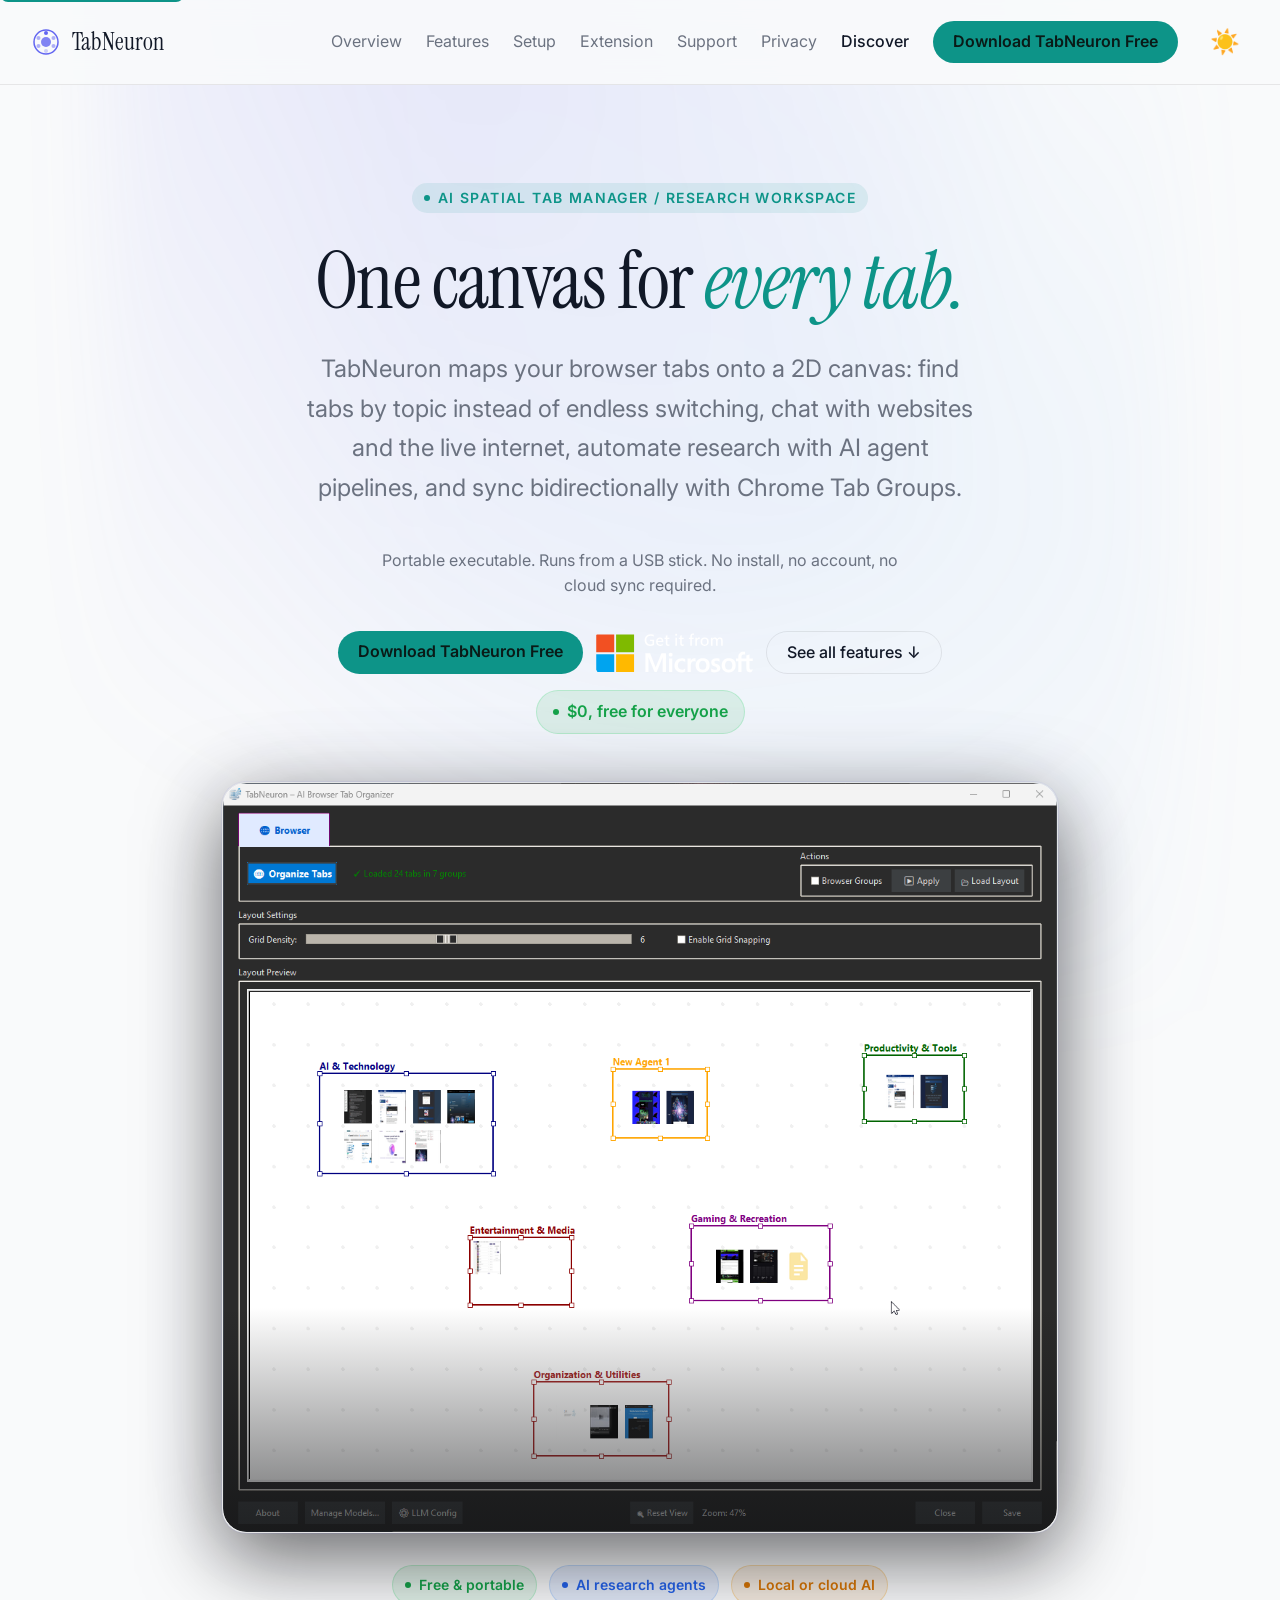
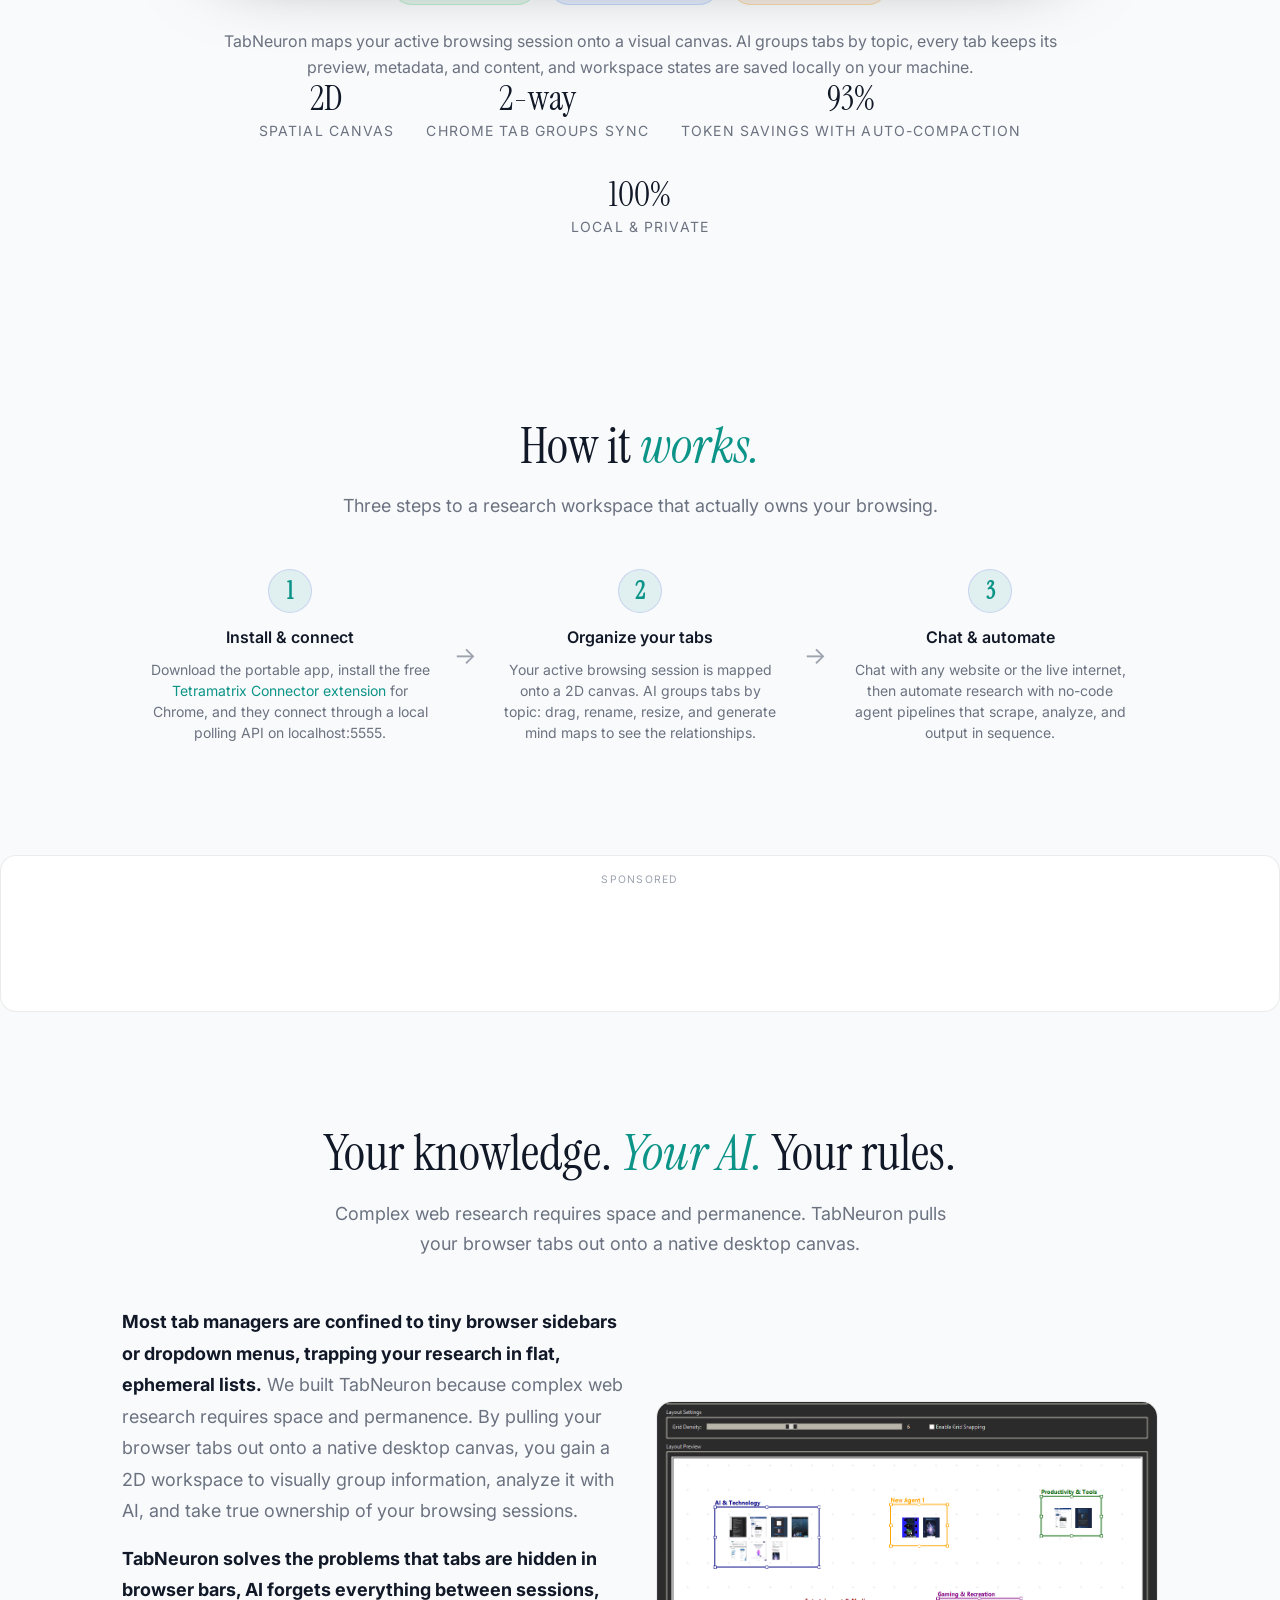
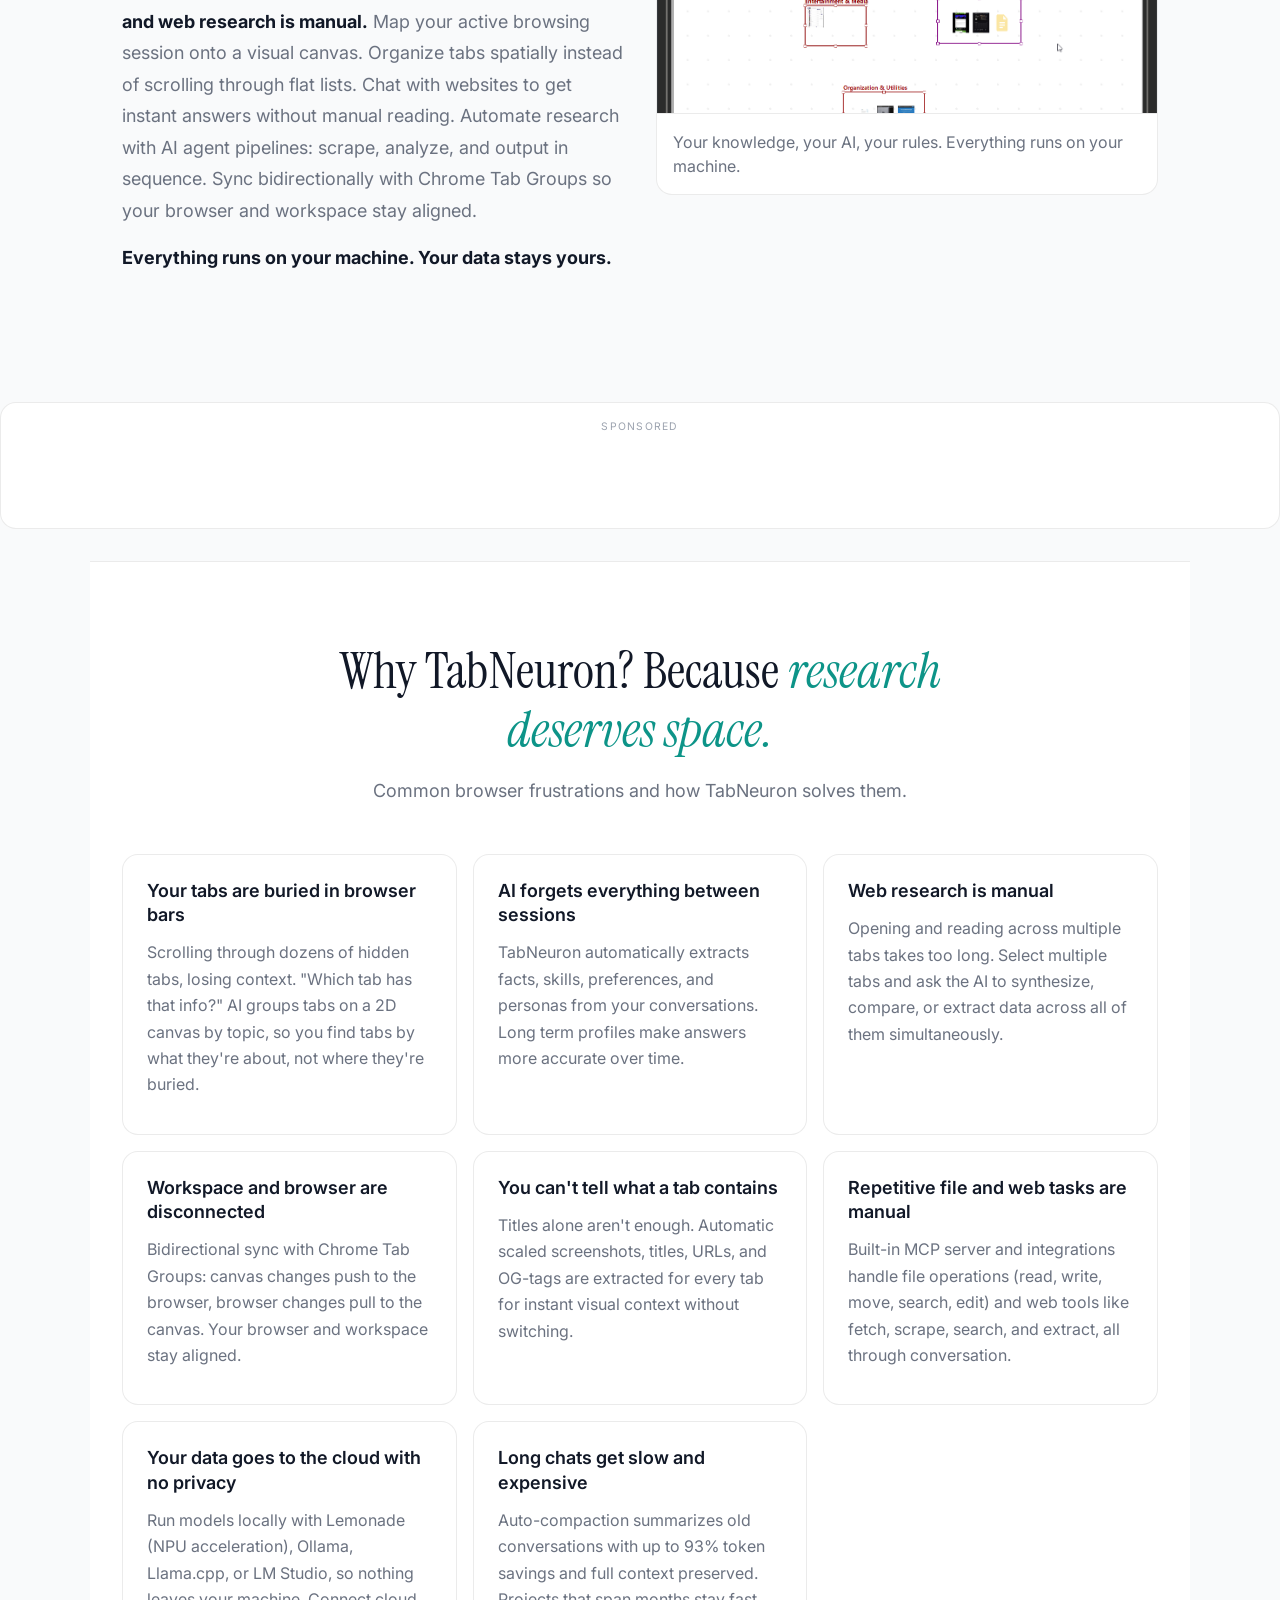
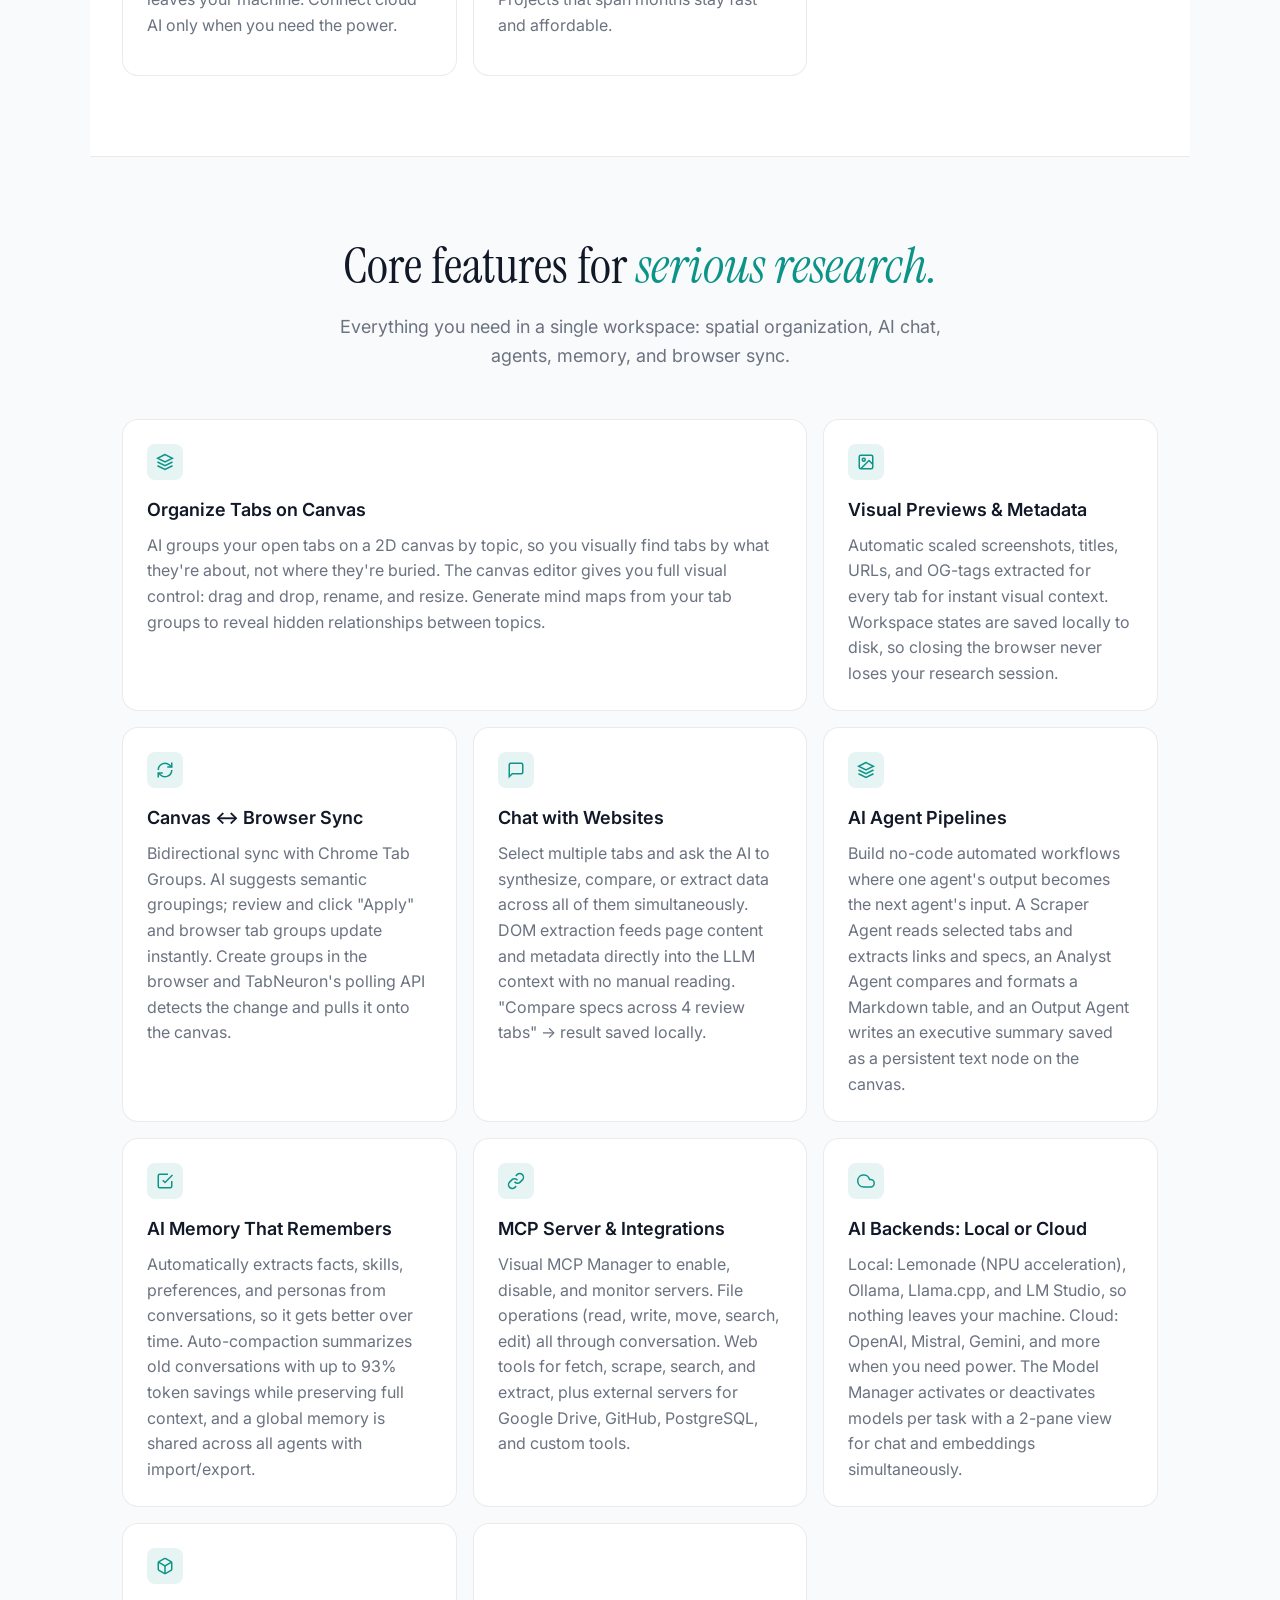
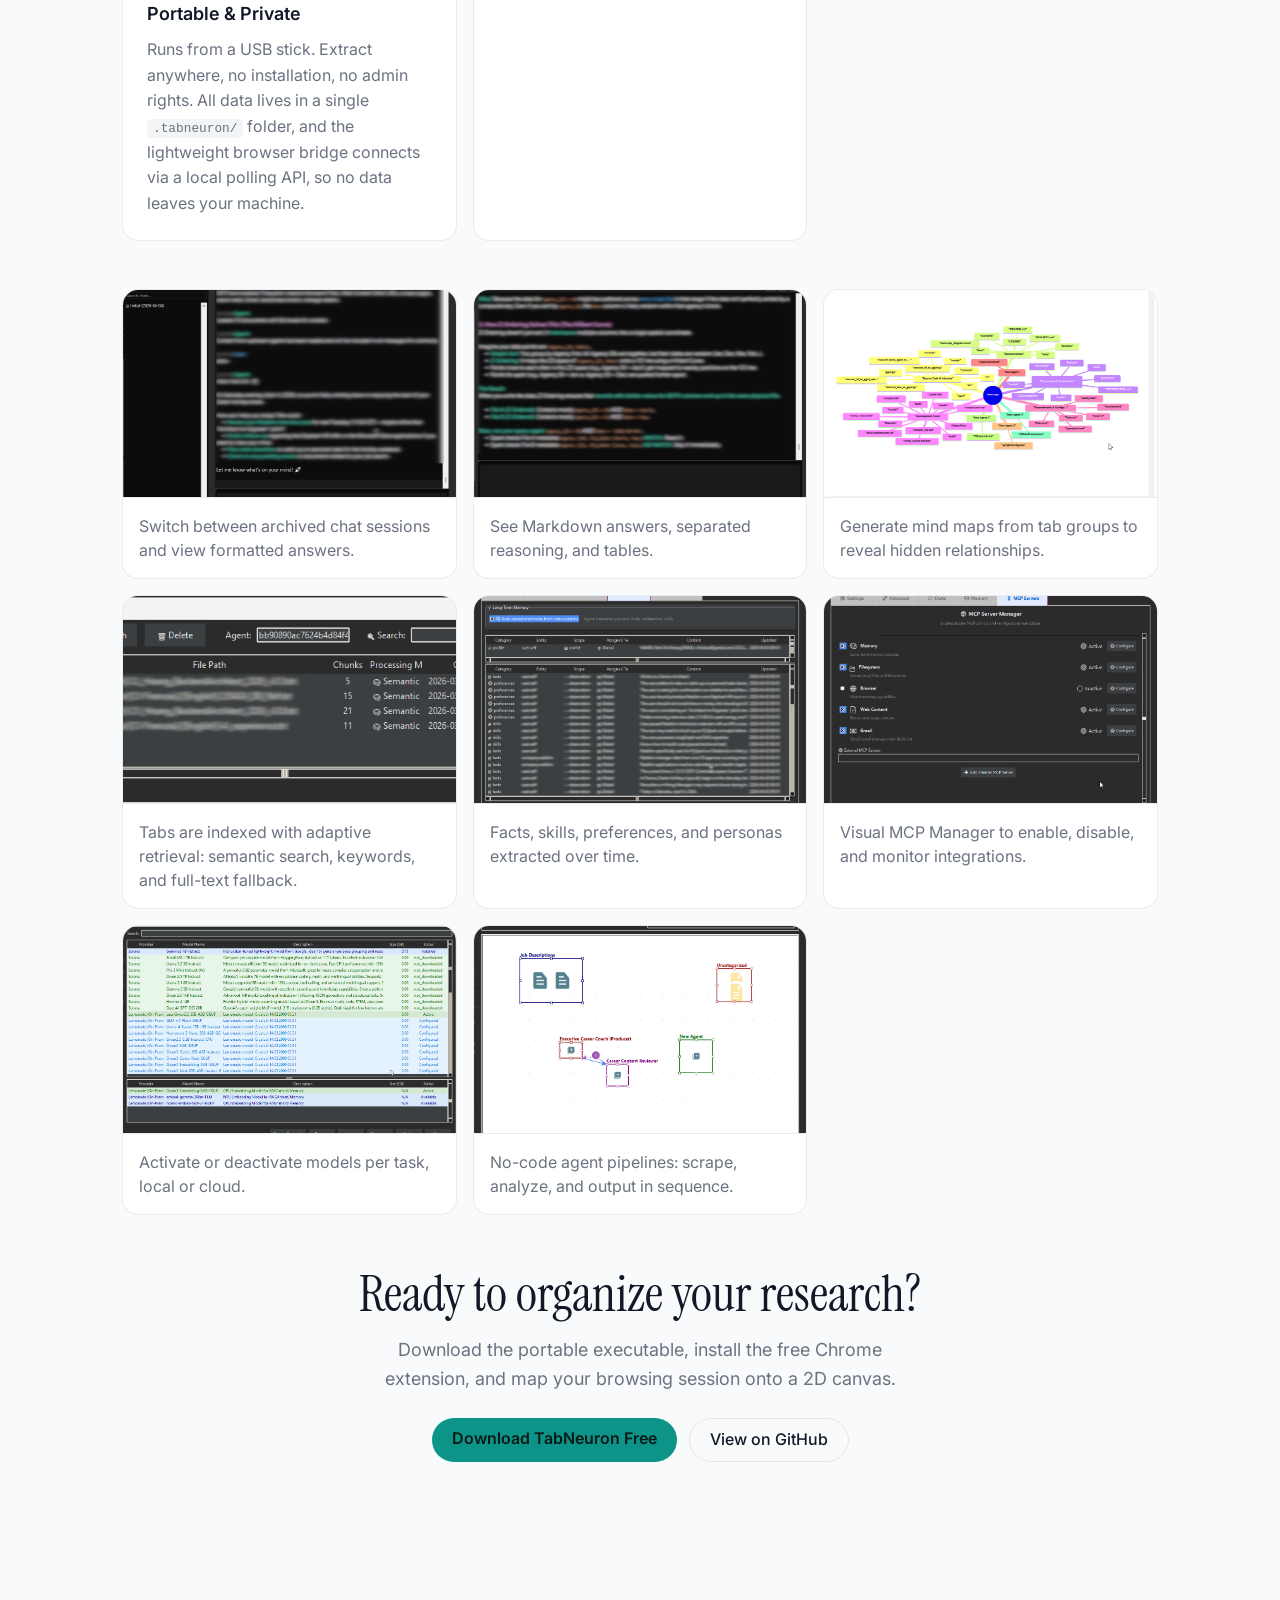
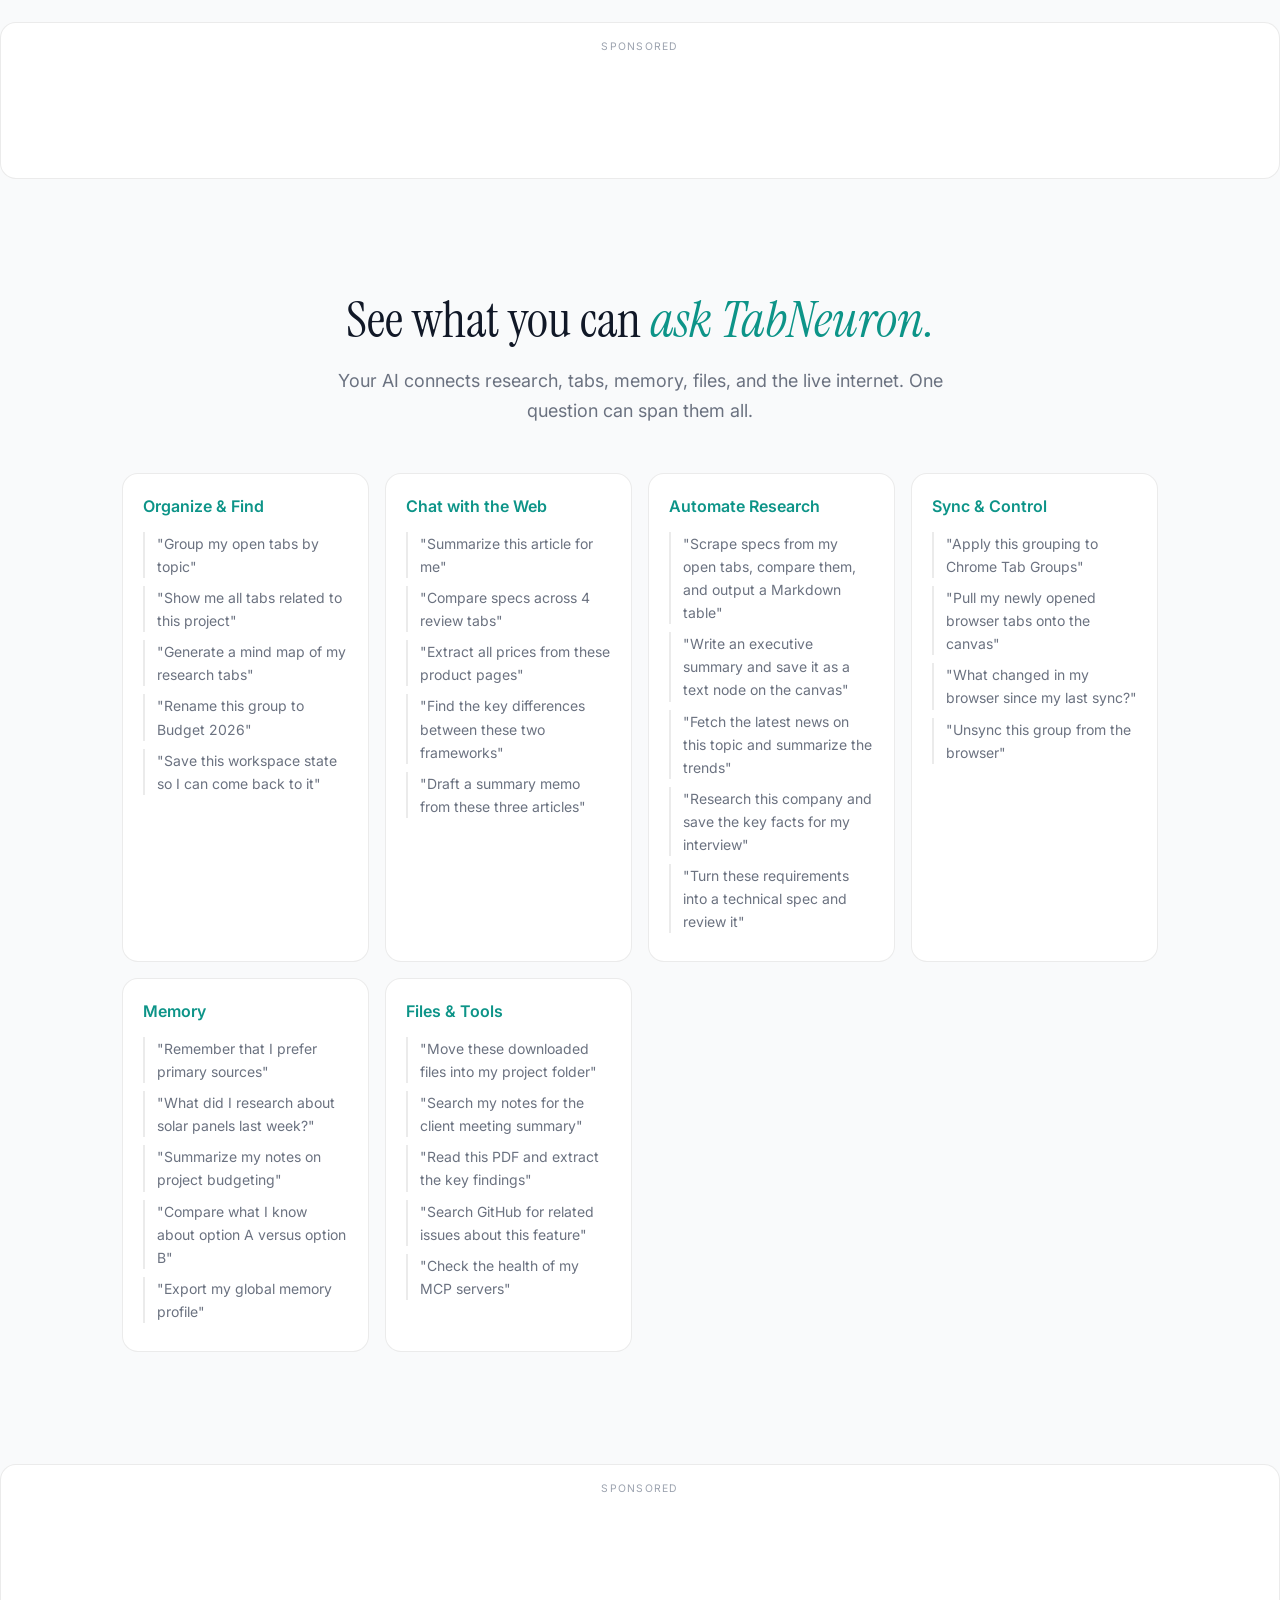
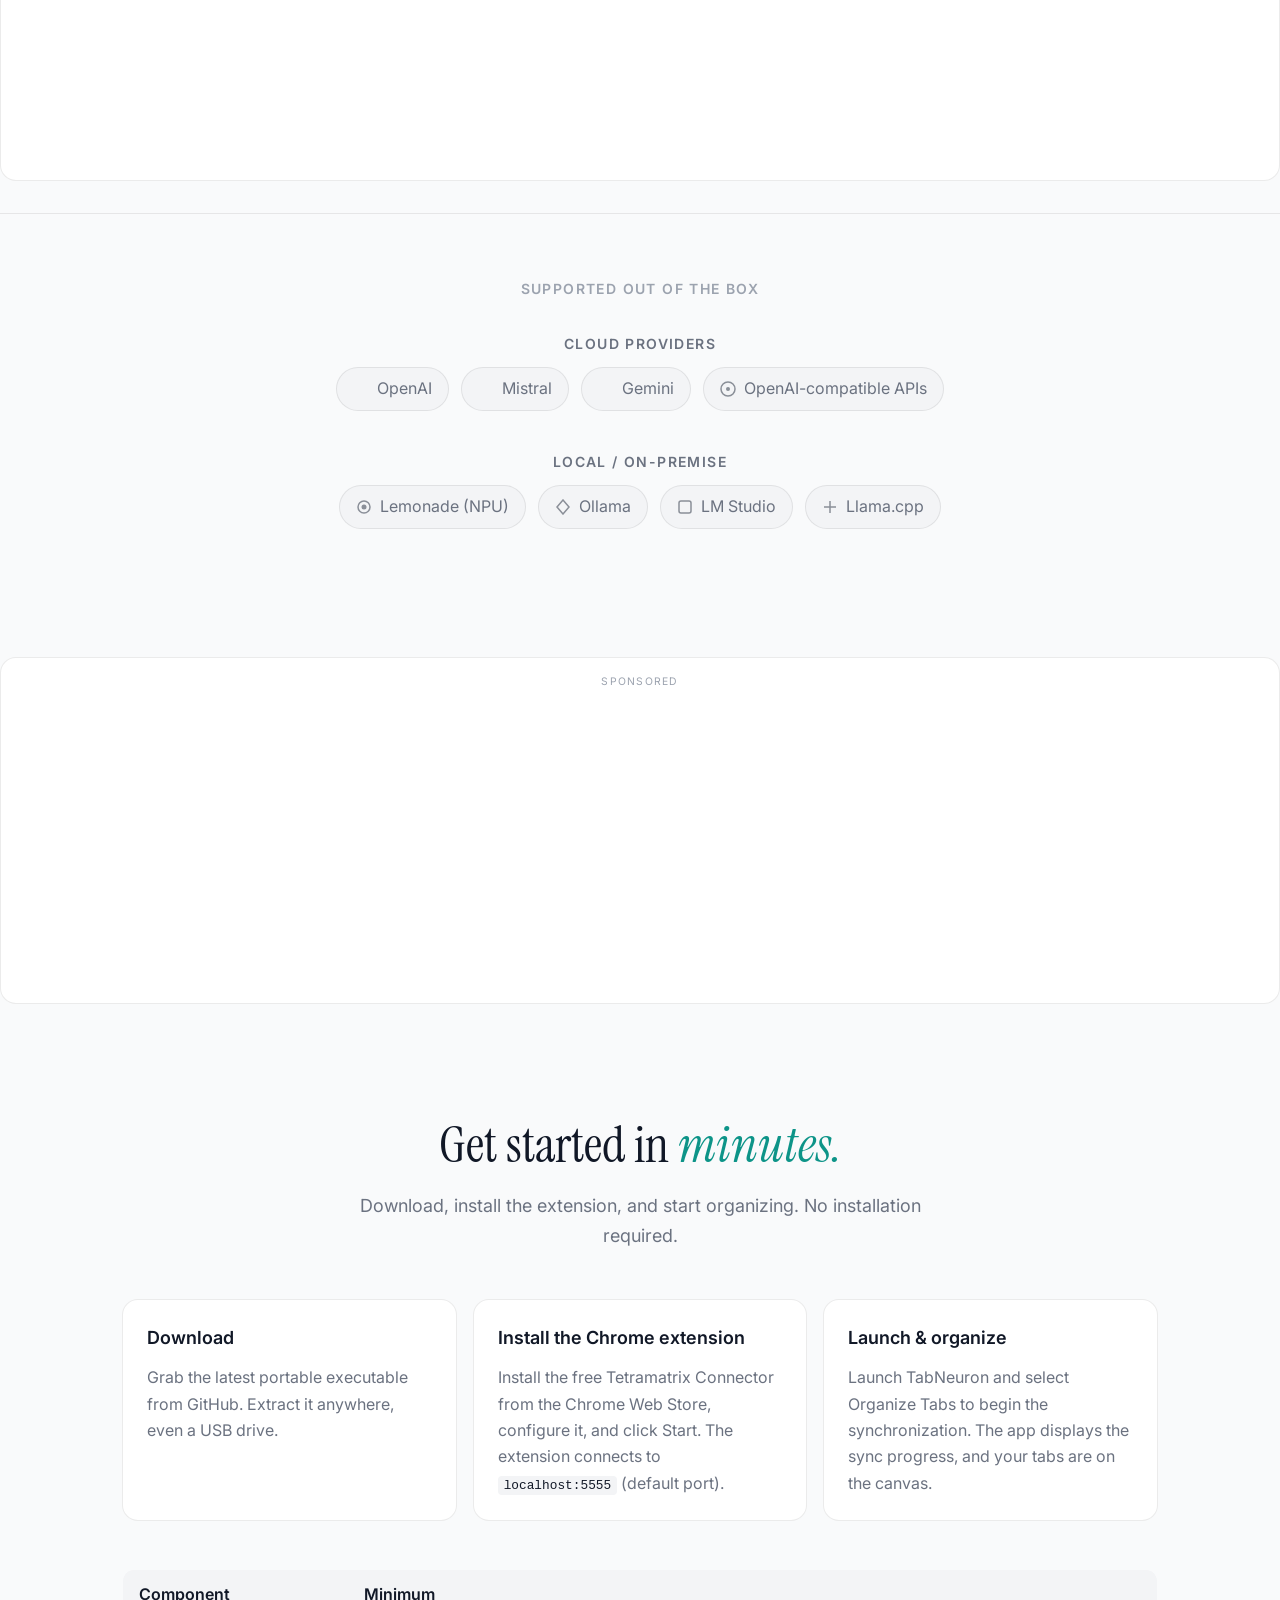
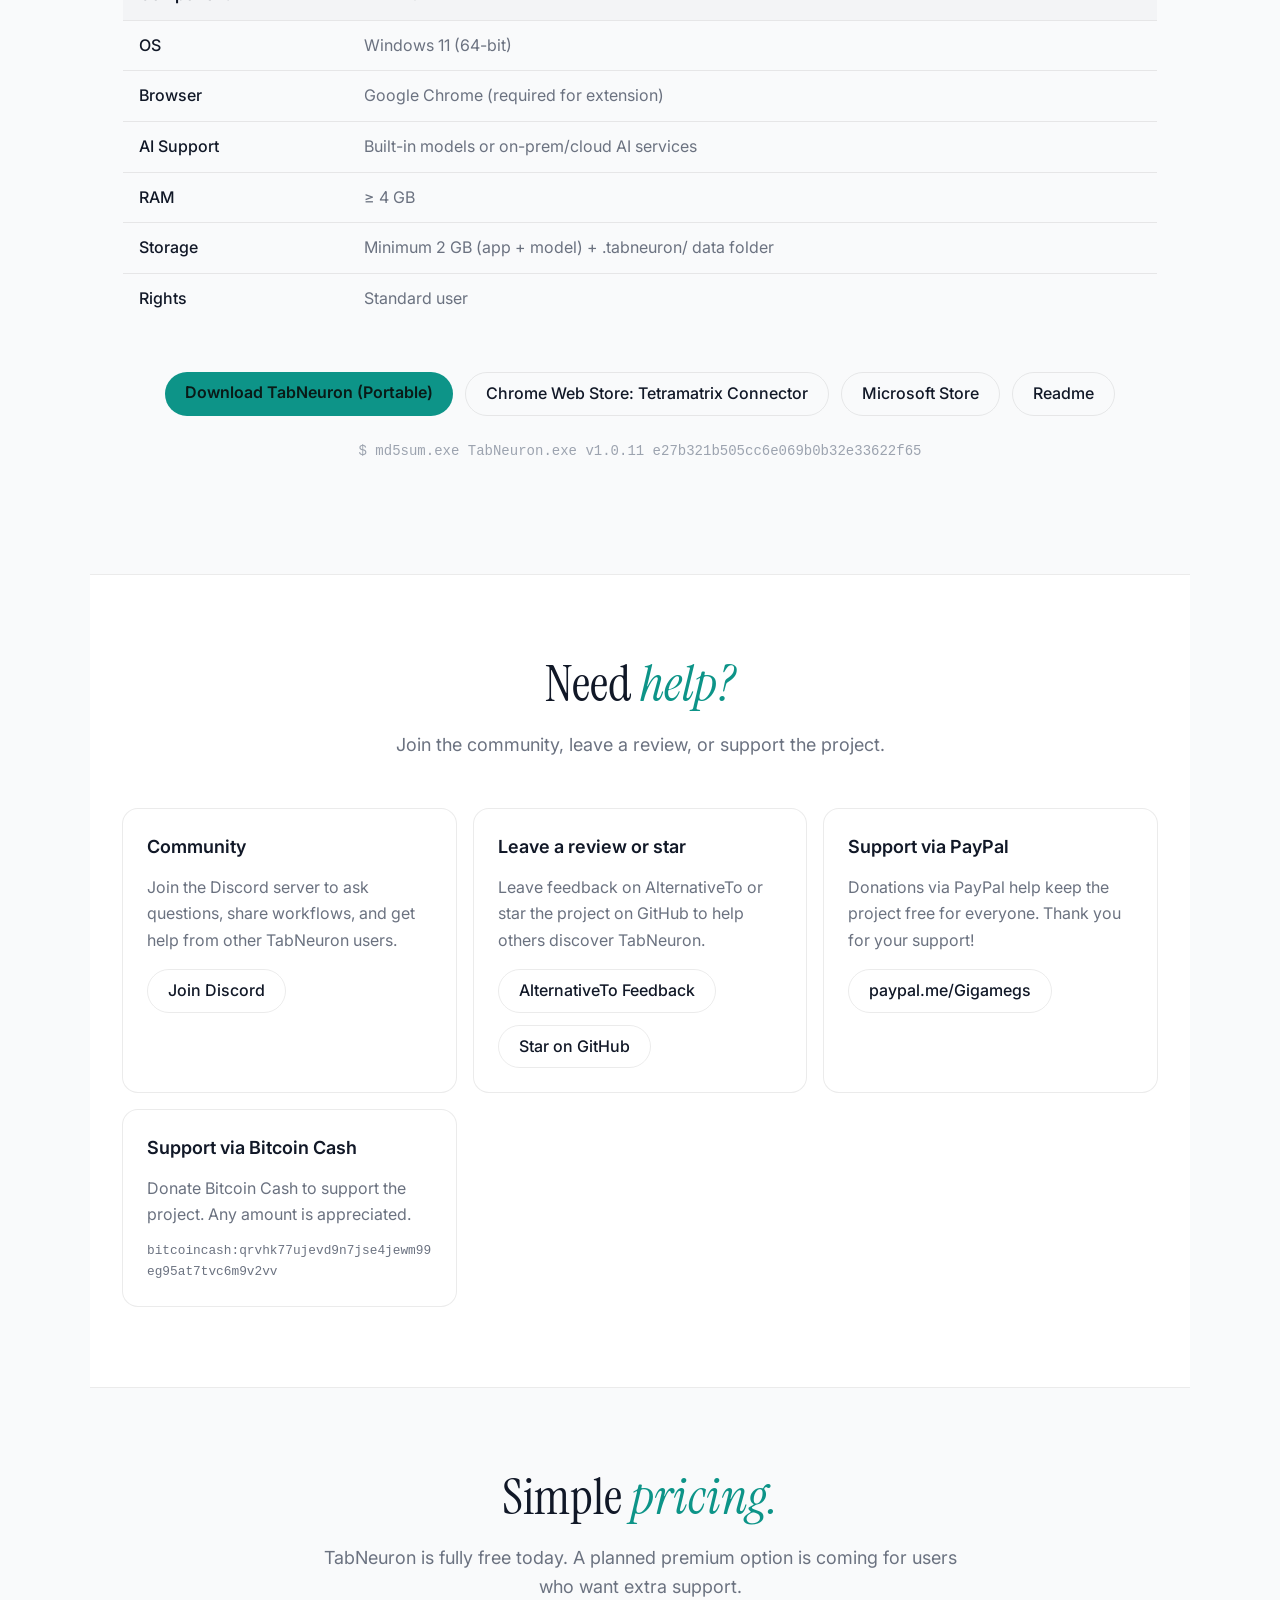
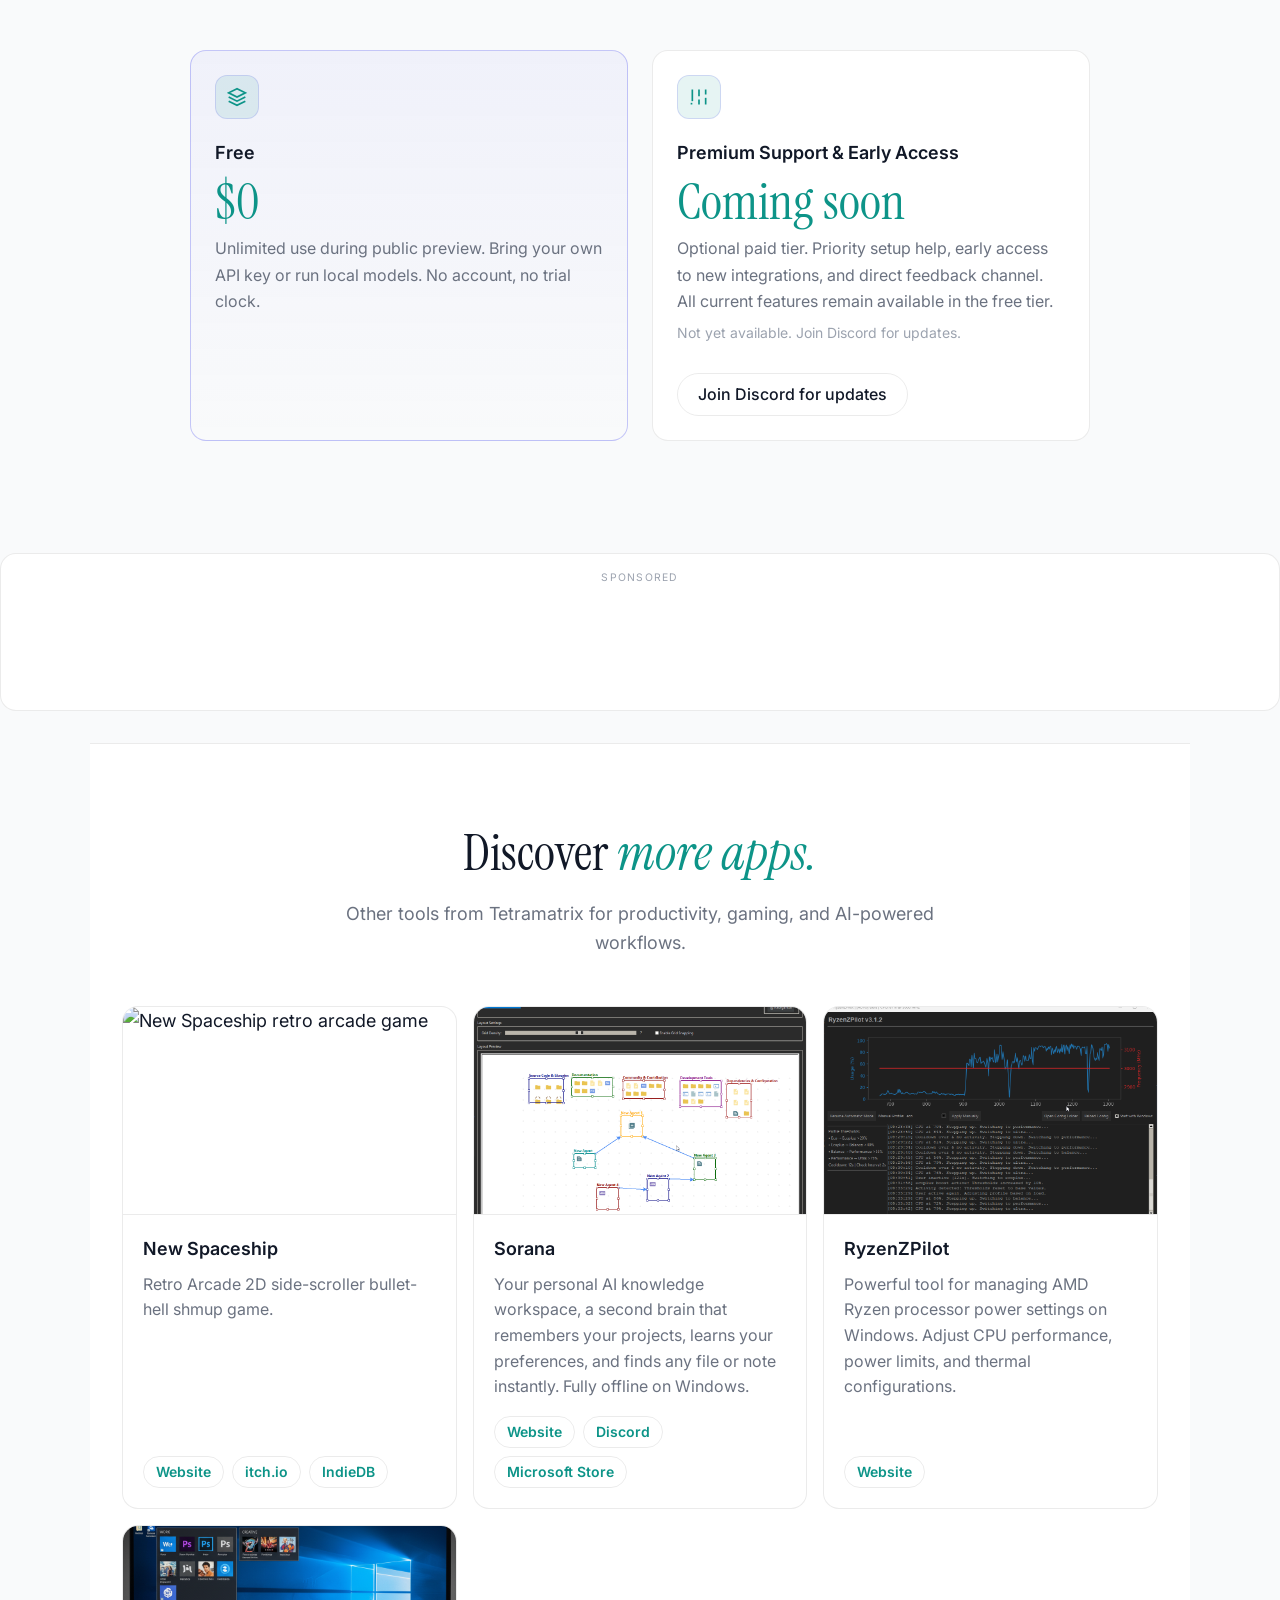
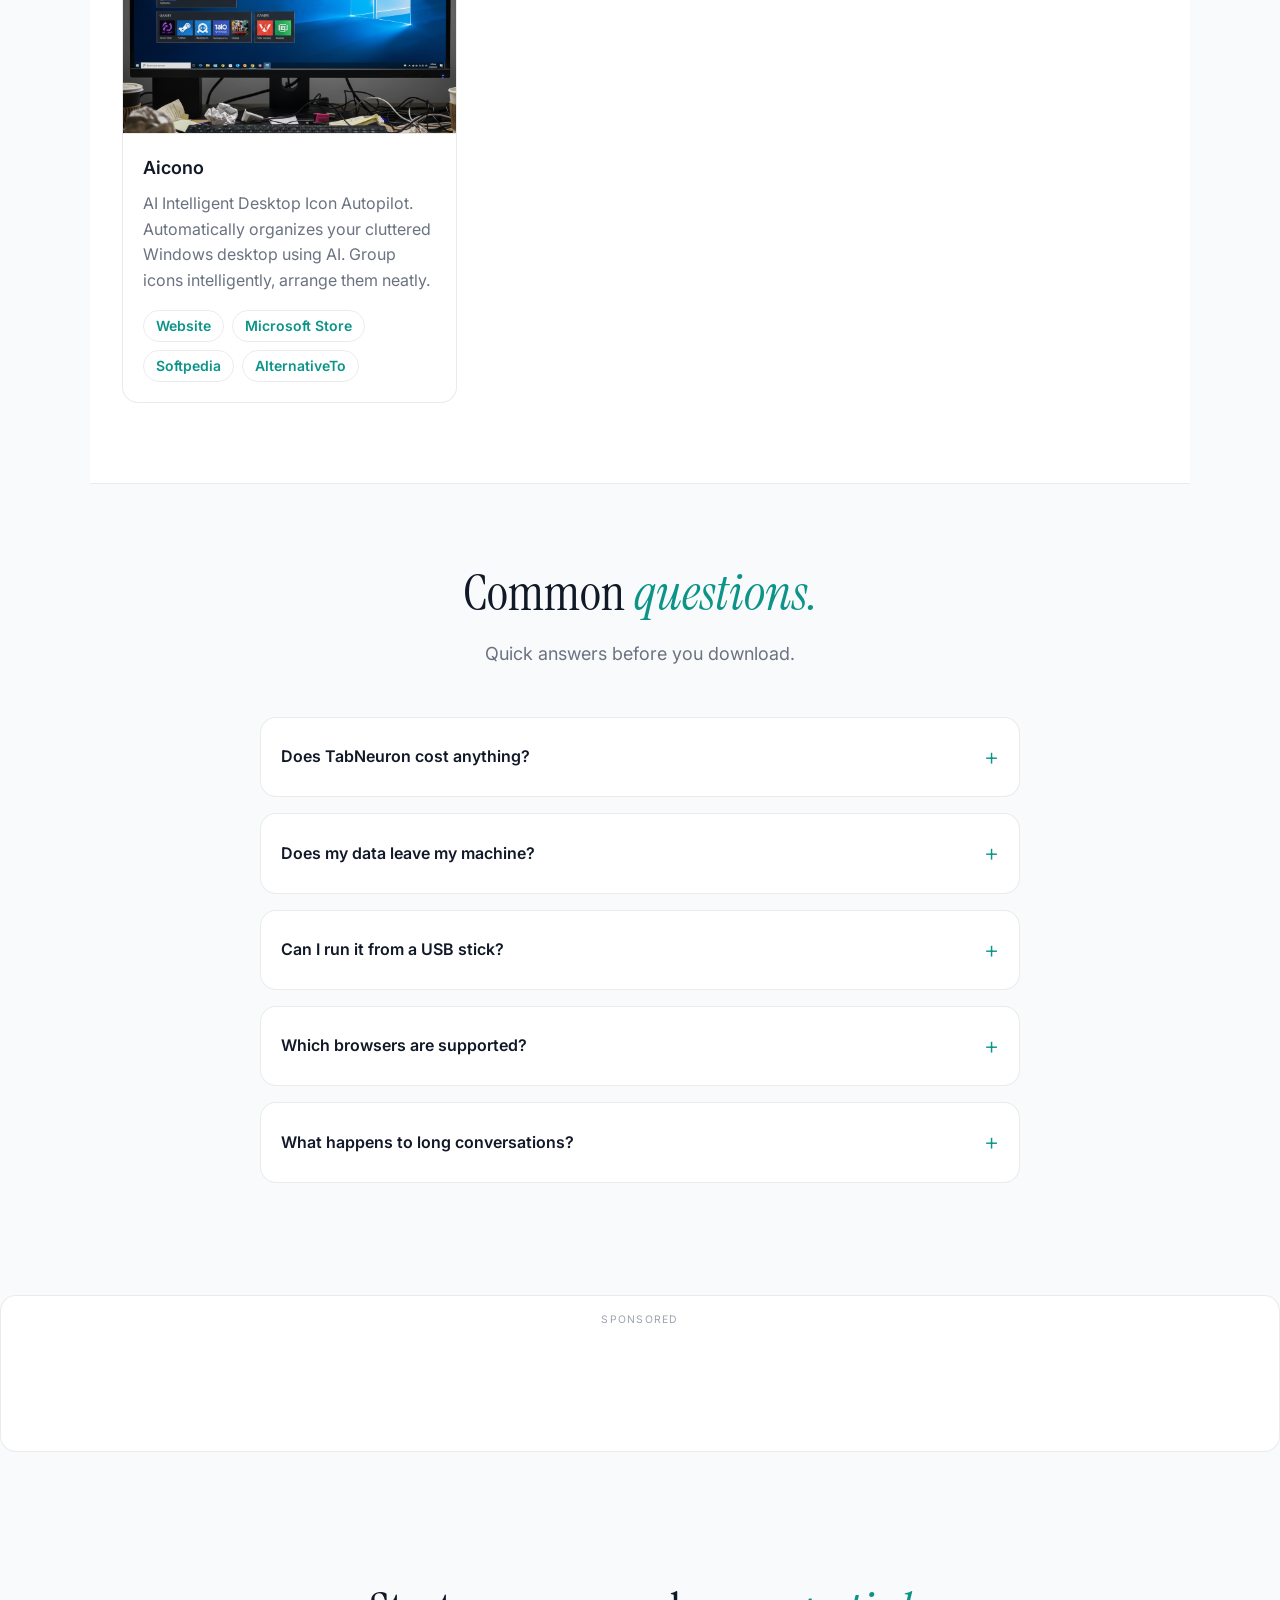
==== commit e911aeb2: "docs: switch TabNeuron accent from teal to indigo - Replace --accent-blue with --color-primary syste" ====
--- a/docs/index.html
+++ b/docs/index.html
@@ -121,10 +121,10 @@
   --color-text:           #e8eaed;
   --color-text-muted:     #8a8f98;
   --color-text-faint:     #4a4f58;
-  --color-primary:        #3ecfb2;
-  --color-primary-hover:  #2fb89d;
-  --color-primary-dim:    rgba(62,207,178,0.12);
-  --color-primary-glow:   rgba(62,207,178,0.06);
+  --color-primary:        #6366f1;
+  --color-primary-hover:  #4f46e5;
+  --color-primary-dim:    rgba(99,102,241,0.12);
+  --color-primary-glow:   rgba(99,102,241,0.06);
   --color-free:           #4ade80;
   --color-free-dim:       rgba(74,222,128,0.12);
   --color-cloud:          #60a5fa;
@@ -366,7 +366,7 @@
   inset: -20% -10% auto;
   height: 70%;
   background:
-    radial-gradient(ellipse at 30% 20%, rgba(62,207,178,0.12) 0%, transparent 60%),
+    radial-gradient(ellipse at 30% 20%, rgba(99,102,241,0.12) 0%, transparent 60%),
     radial-gradient(ellipse at 70% 60%, rgba(96,165,250,0.08) 0%, transparent 60%);
   filter: blur(40px);
   animation: hero-orb 10s ease-in-out infinite alternate;
@@ -432,9 +432,9 @@
   overflow: hidden;
   border: 1px solid var(--color-border);
   box-shadow:
-    0 0 0 1px rgba(62,207,178,0.08),
+    0 0 0 1px rgba(99,102,241,0.08),
     0 24px 80px rgba(0,0,0,0.6),
-    0 0 120px rgba(62,207,178,0.04);
+    0 0 120px rgba(99,102,241,0.04);
 }
 .screenshot-wrap::before {
   content: "";
@@ -531,16 +531,16 @@
   transition: border-color 200ms, box-shadow 200ms;
 }
 .pricing-card:hover {
-  border-color: rgba(62,207,178,0.18);
+  border-color: rgba(99,102,241,0.18);
   box-shadow: 0 12px 40px rgba(0,0,0,0.25);
 }
 .pricing-card--accent {
-  border-color: rgba(62,207,178,0.35);
-  background: linear-gradient(180deg, rgba(62,207,178,0.06), transparent);
+  border-color: rgba(99,102,241,0.35);
+  background: linear-gradient(180deg, rgba(99,102,241,0.06), transparent);
 }
 .pricing-card--accent:hover {
-  border-color: rgba(62,207,178,0.5);
-  box-shadow: 0 12px 40px rgba(62,207,178,0.1);
+  border-color: rgba(99,102,241,0.5);
+  box-shadow: 0 12px 40px rgba(99,102,241,0.1);
 }
 .pricing-icon {
   width: 44px; height: 44px; border-radius: var(--radius-lg);
@@ -548,7 +548,7 @@
   color: var(--color-primary);
   display: flex; align-items: center; justify-content: center;
   margin-bottom: var(--space-3);
-  border: 1px solid rgba(62,207,178,0.2);
+  border: 1px solid rgba(99,102,241,0.2);
 }
 .pricing-icon svg { width: 20px; height: 20px; }
 .pricing-name { font-size: var(--text-base); font-weight: 600; color: var(--color-text); margin: 0; }
@@ -636,7 +636,7 @@
   font-size: var(--text-lg);
   font-weight: 600;
   margin-bottom: var(--space-3);
-  border: 1px solid rgba(62,207,178,0.2);
+  border: 1px solid rgba(99,102,241,0.2);
 }
 .step h3 {
   font-size: var(--text-sm);
@@ -674,8 +674,8 @@
   transition: border-color 200ms, box-shadow 200ms;
 }
 .problem-card:hover {
-  border-color: rgba(62,207,178,0.2);
-  box-shadow: 0 8px 32px rgba(62,207,178,0.04);
+  border-color: rgba(99,102,241,0.2);
+  box-shadow: 0 8px 32px rgba(99,102,241,0.04);
 }
 .problem-card h3 {
   font-size: var(--text-base);
@@ -741,8 +741,8 @@
   transition: border-color 200ms, box-shadow 200ms;
 }
 .feature-card:hover {
-  border-color: rgba(62,207,178,0.2);
-  box-shadow: 0 8px 32px rgba(62,207,178,0.04);
+  border-color: rgba(99,102,241,0.2);
+  box-shadow: 0 8px 32px rgba(99,102,241,0.04);
 }
 .feature-card.large { grid-column: span 2; }
 .feature-icon {
@@ -781,8 +781,8 @@
   transition: border-color 200ms, box-shadow 200ms;
 }
 .example-card:hover {
-  border-color: rgba(62,207,178,0.2);
-  box-shadow: 0 8px 32px rgba(62,207,178,0.04);
+  border-color: rgba(99,102,241,0.2);
+  box-shadow: 0 8px 32px rgba(99,102,241,0.04);
 }
 .example-card h4 {
   font-size: var(--text-sm);
@@ -850,8 +850,8 @@
   flex-direction: column;
 }
 .discover-card:hover {
-  border-color: rgba(62,207,178,0.2);
-  box-shadow: 0 8px 32px rgba(62,207,178,0.04);
+  border-color: rgba(99,102,241,0.2);
+  box-shadow: 0 8px 32px rgba(99,102,241,0.04);
   transform: translateY(-2px);
 }
 .discover-card img {
@@ -1160,14 +1160,14 @@
 <nav>
   <a href="index.html" class="nav-logo">
     <svg width="28" height="28" viewBox="0 0 28 28" fill="none" aria-label="TabNeuron">
-      <circle cx="14" cy="14" r="12" stroke="#3ecfb2" stroke-width="1.5" fill="none"/>
-      <circle cx="14" cy="14" r="5" fill="#3ecfb2" opacity="0.8"/>
-      <circle cx="14" cy="5" r="2" fill="#3ecfb2"/>
-      <circle cx="21.5" cy="10" r="2" fill="#3ecfb2" opacity="0.5"/>
-      <circle cx="21.5" cy="18" r="2" fill="#3ecfb2" opacity="0.5"/>
-      <circle cx="14" cy="23" r="2" fill="#3ecfb2" opacity="0.3"/>
-      <circle cx="6.5" cy="18" r="2" fill="#3ecfb2" opacity="0.5"/>
-      <circle cx="6.5" cy="10" r="2" fill="#3ecfb2" opacity="0.5"/>
+      <circle cx="14" cy="14" r="12" stroke="#6366f1" stroke-width="1.5" fill="none"/>
+      <circle cx="14" cy="14" r="5" fill="#6366f1" opacity="0.8"/>
+      <circle cx="14" cy="5" r="2" fill="#6366f1"/>
+      <circle cx="21.5" cy="10" r="2" fill="#6366f1" opacity="0.5"/>
+      <circle cx="21.5" cy="18" r="2" fill="#6366f1" opacity="0.5"/>
+      <circle cx="14" cy="23" r="2" fill="#6366f1" opacity="0.3"/>
+      <circle cx="6.5" cy="18" r="2" fill="#6366f1" opacity="0.5"/>
+      <circle cx="6.5" cy="10" r="2" fill="#6366f1" opacity="0.5"/>
     </svg>
     TabNeuron
   </a>
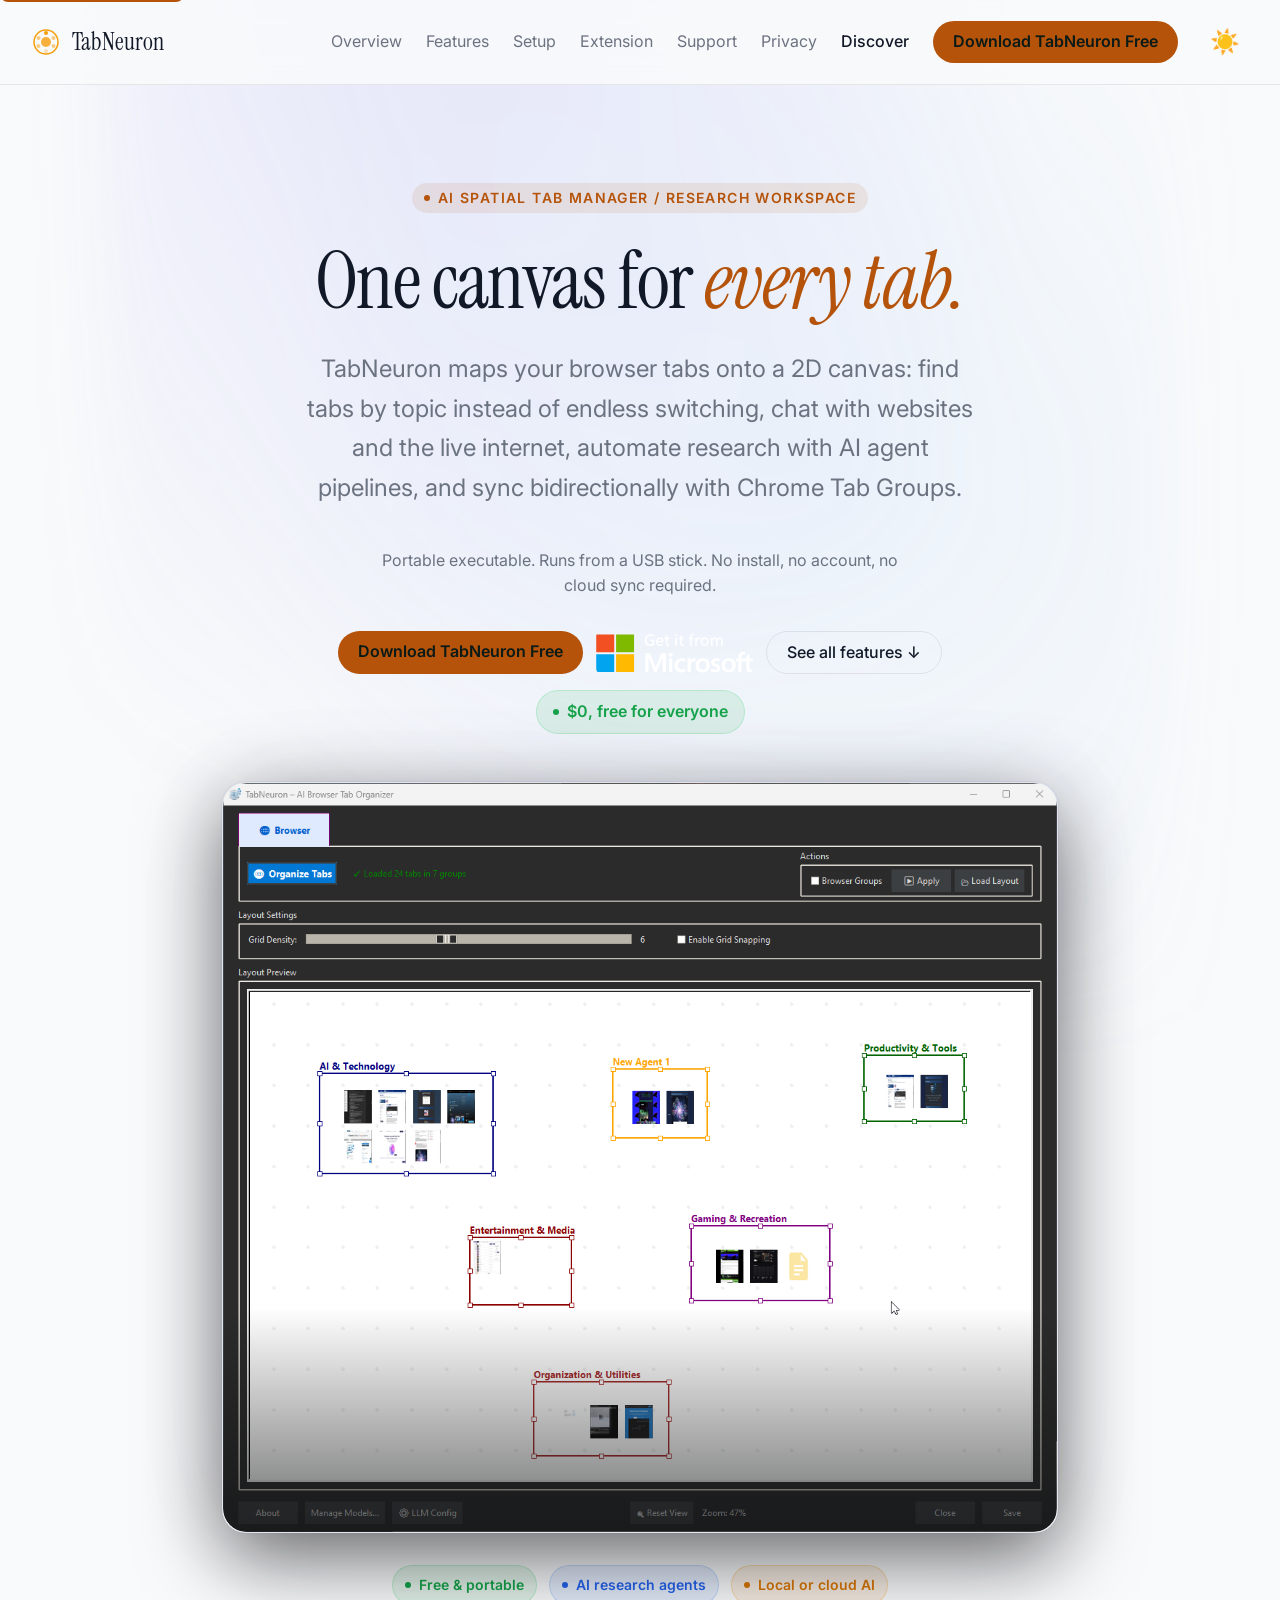
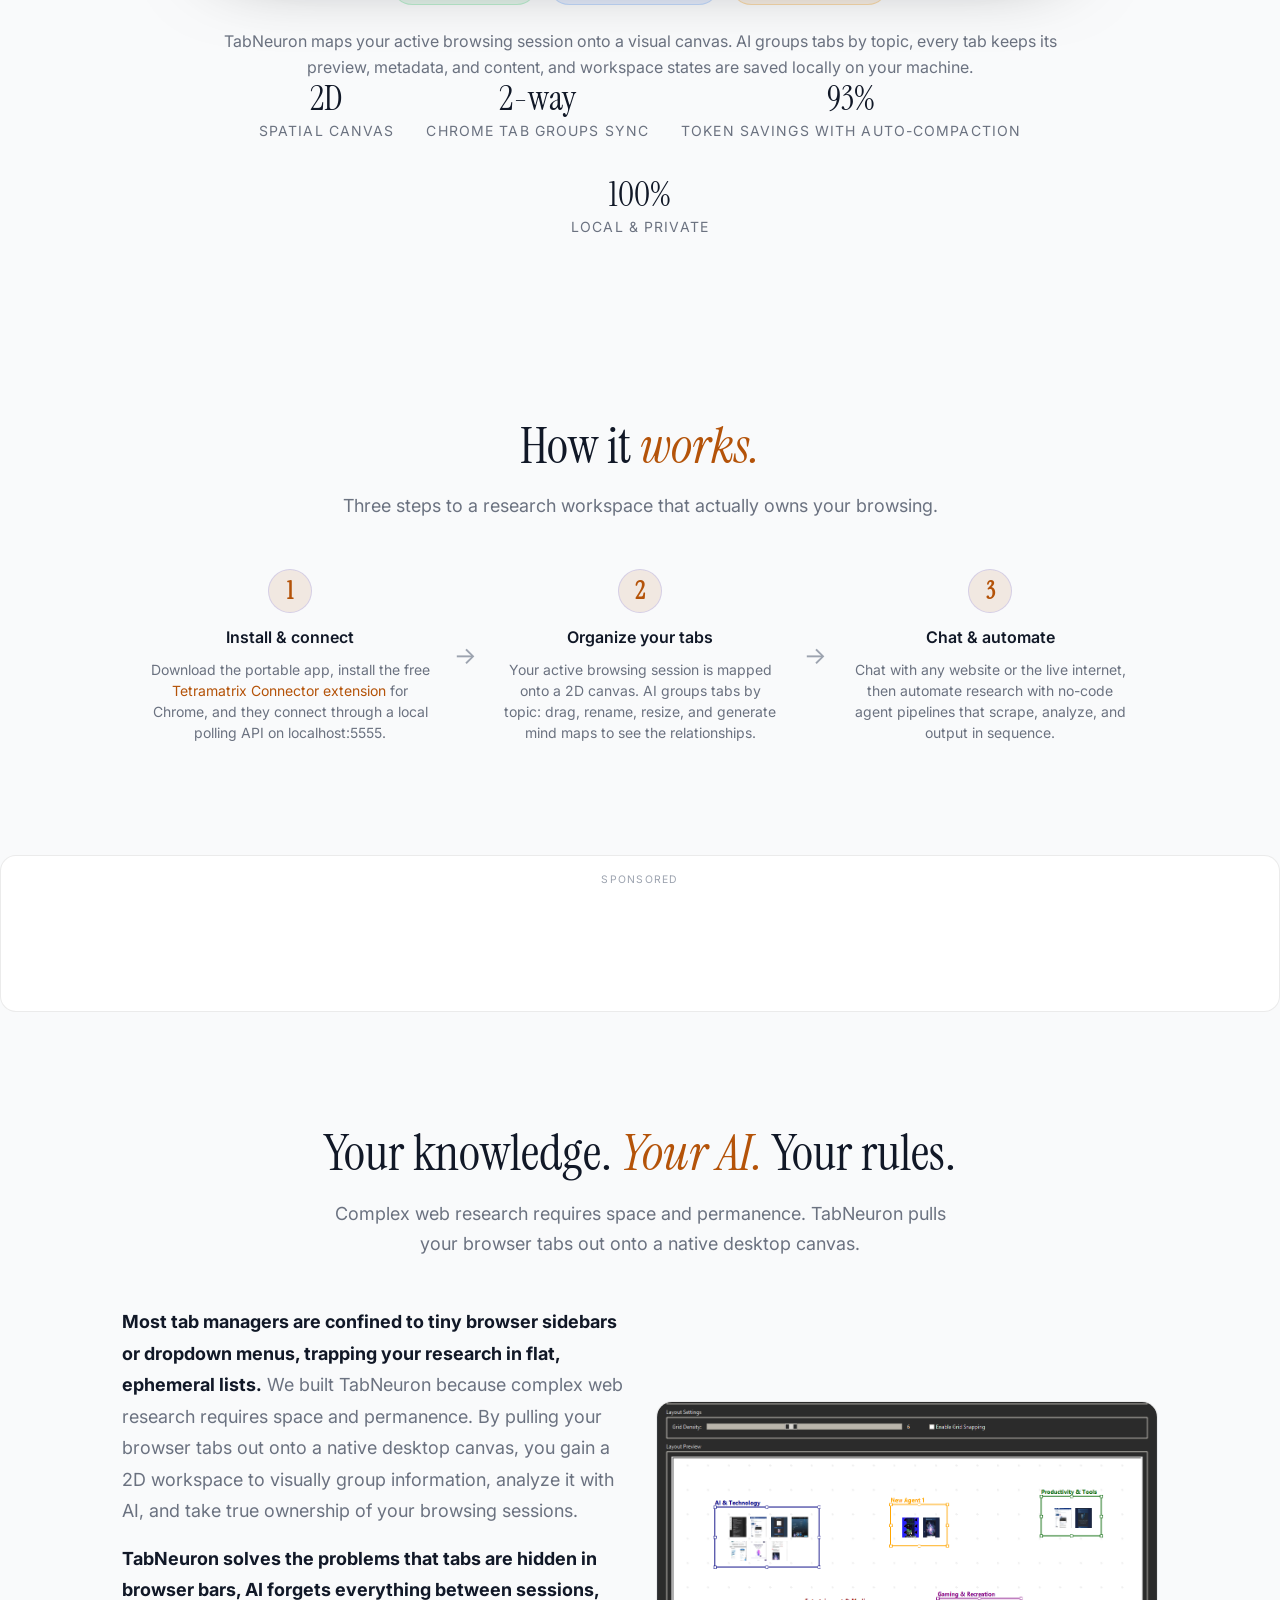
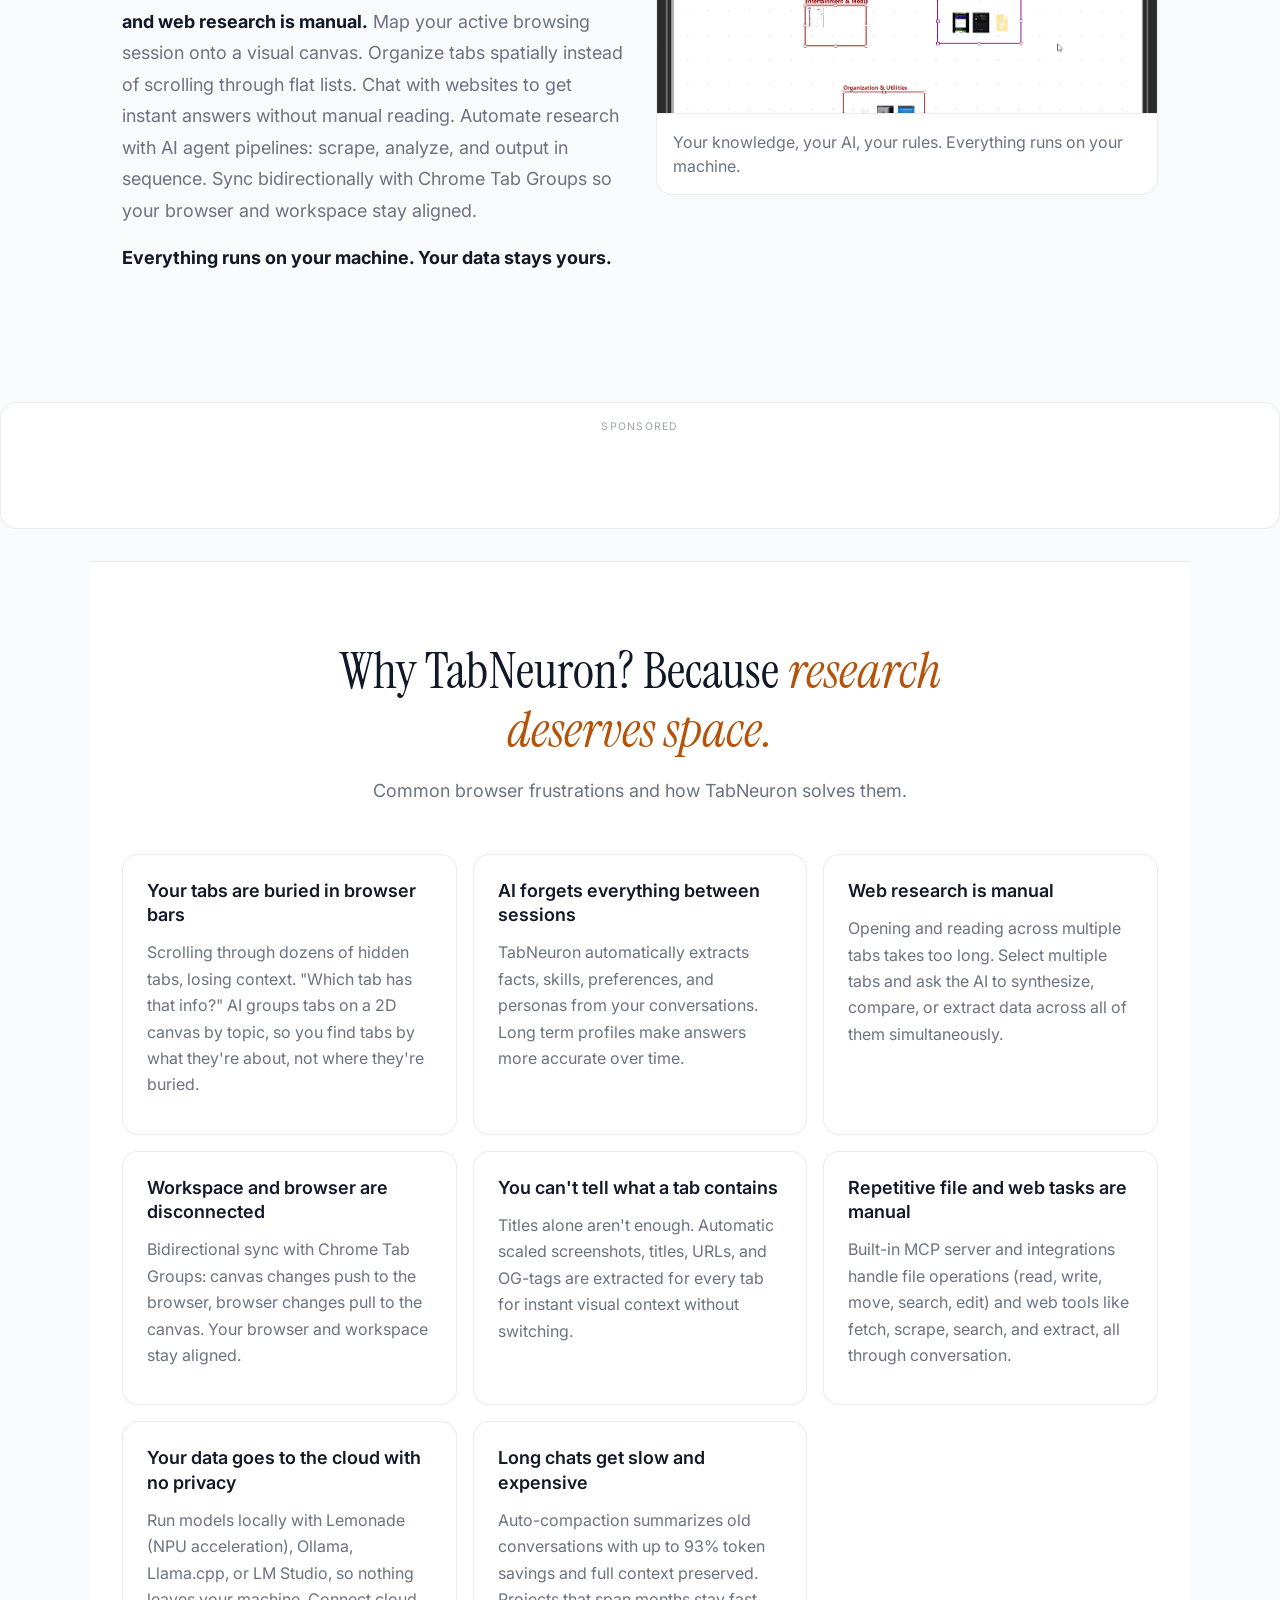
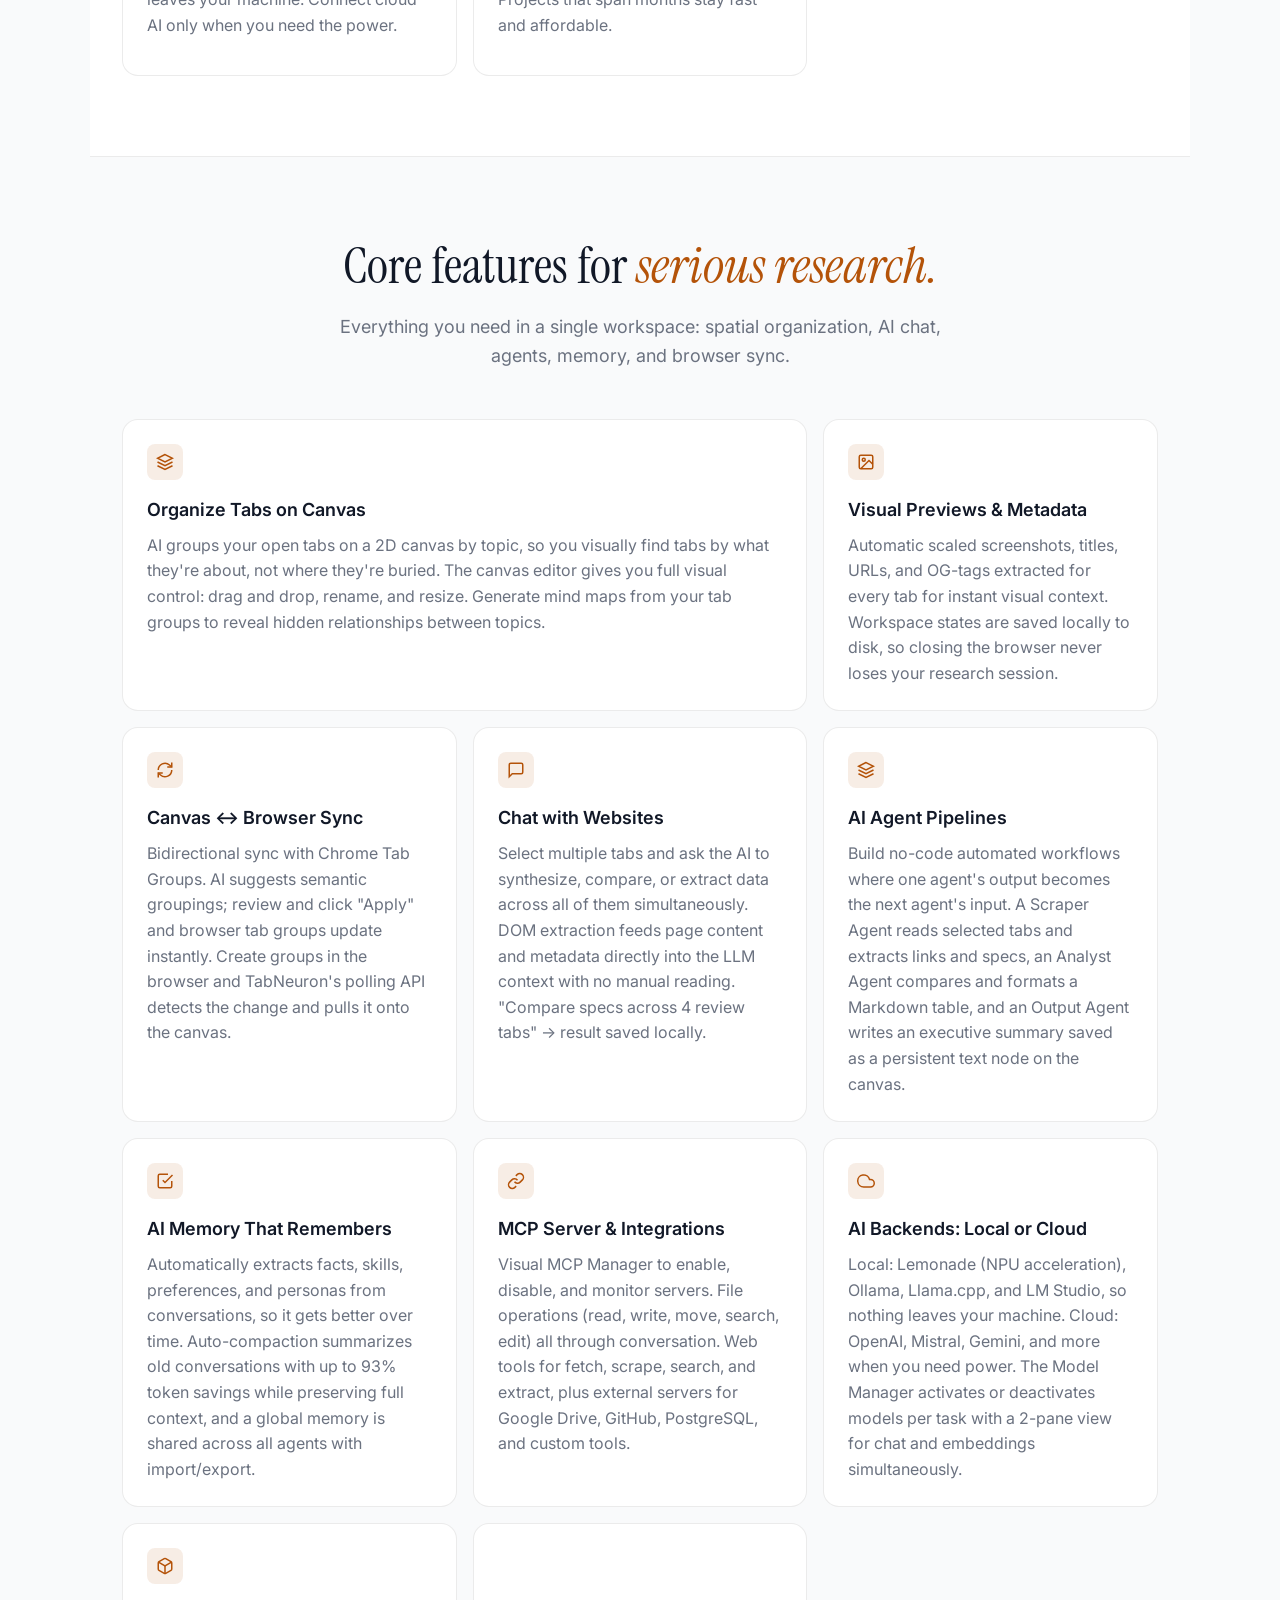
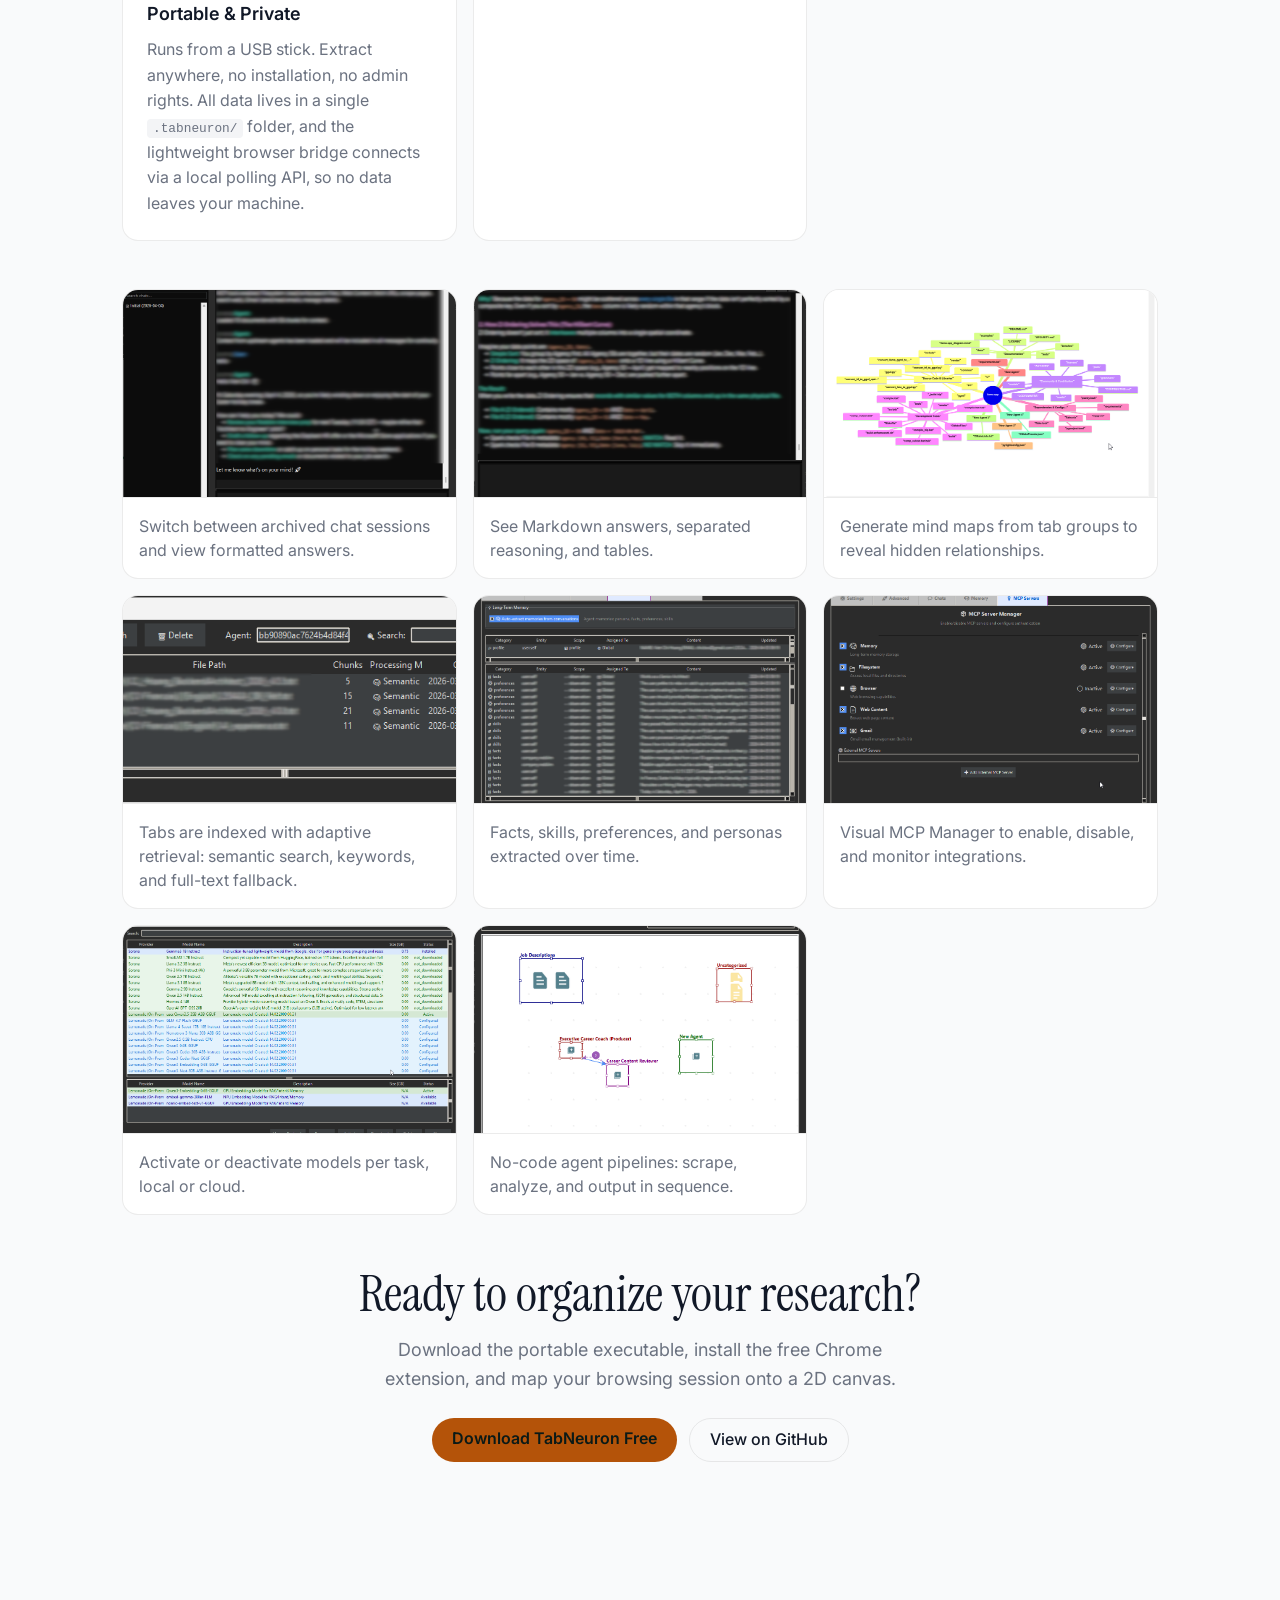
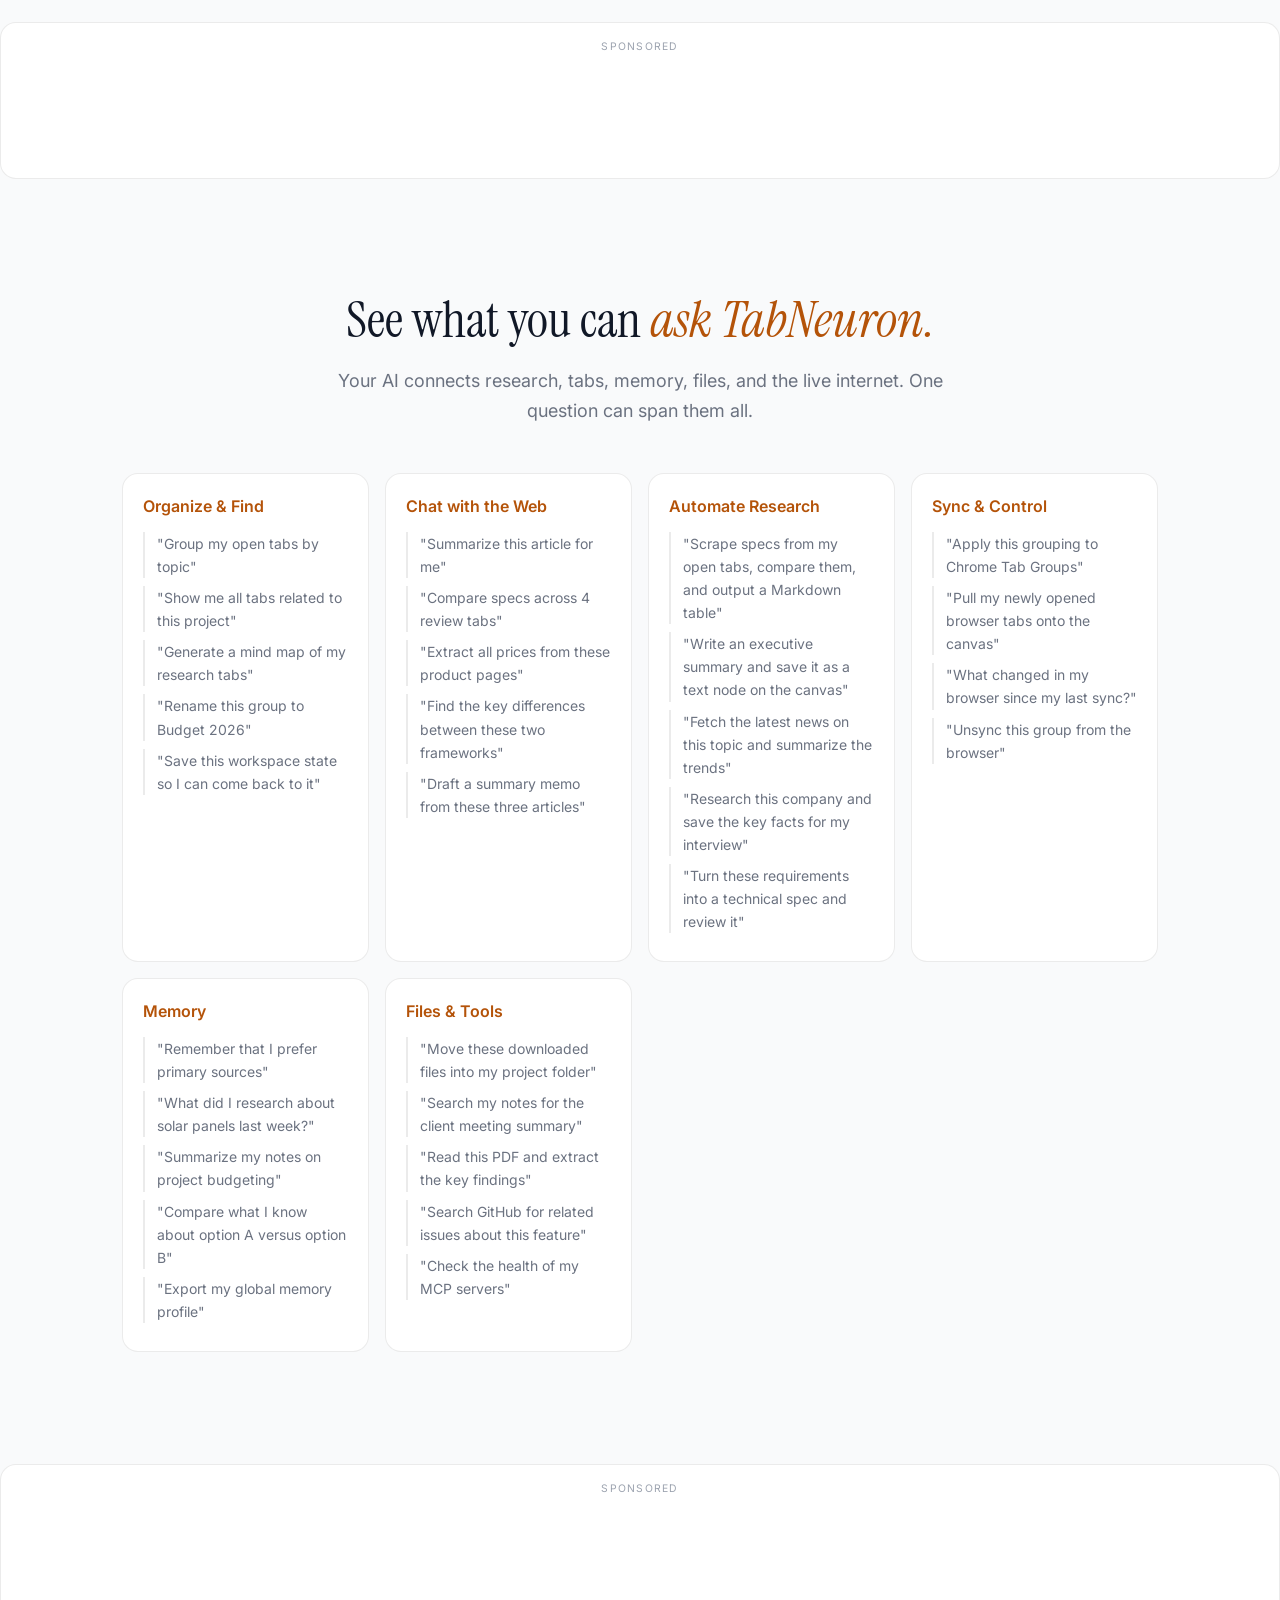
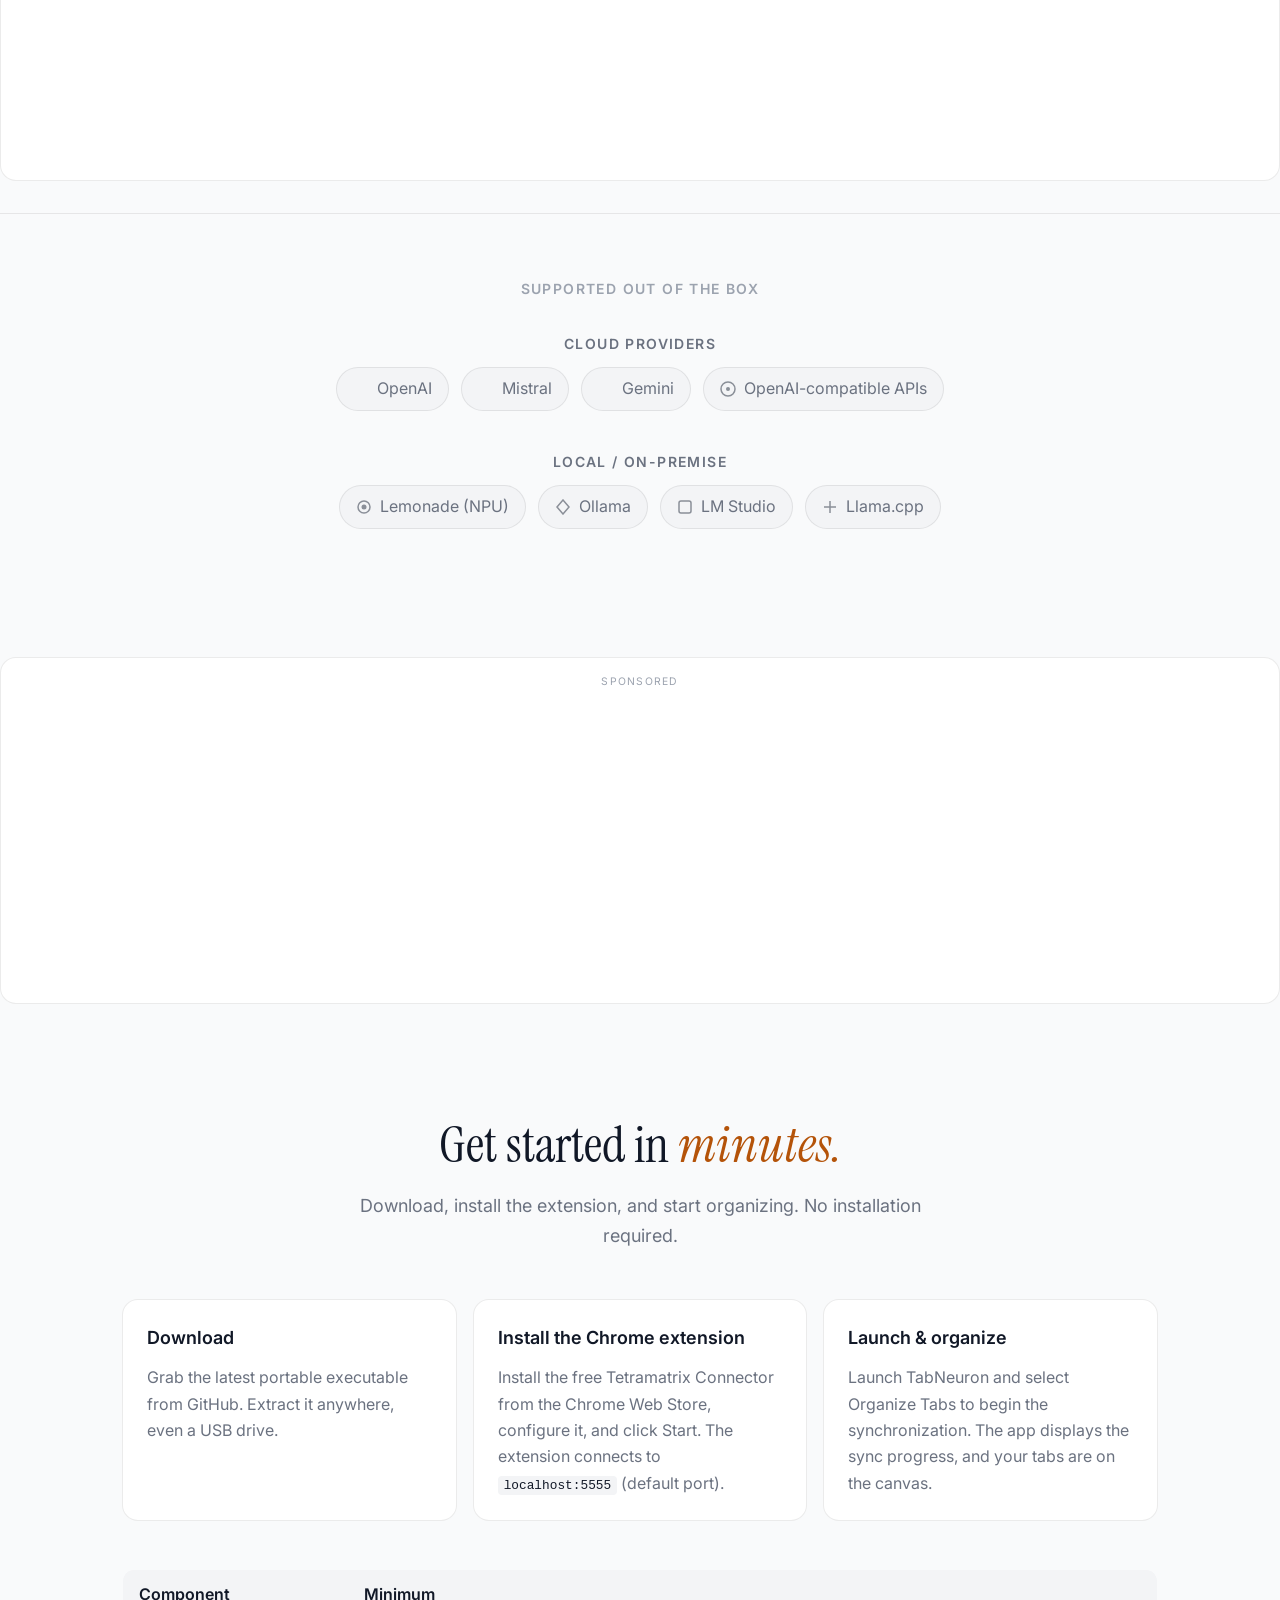
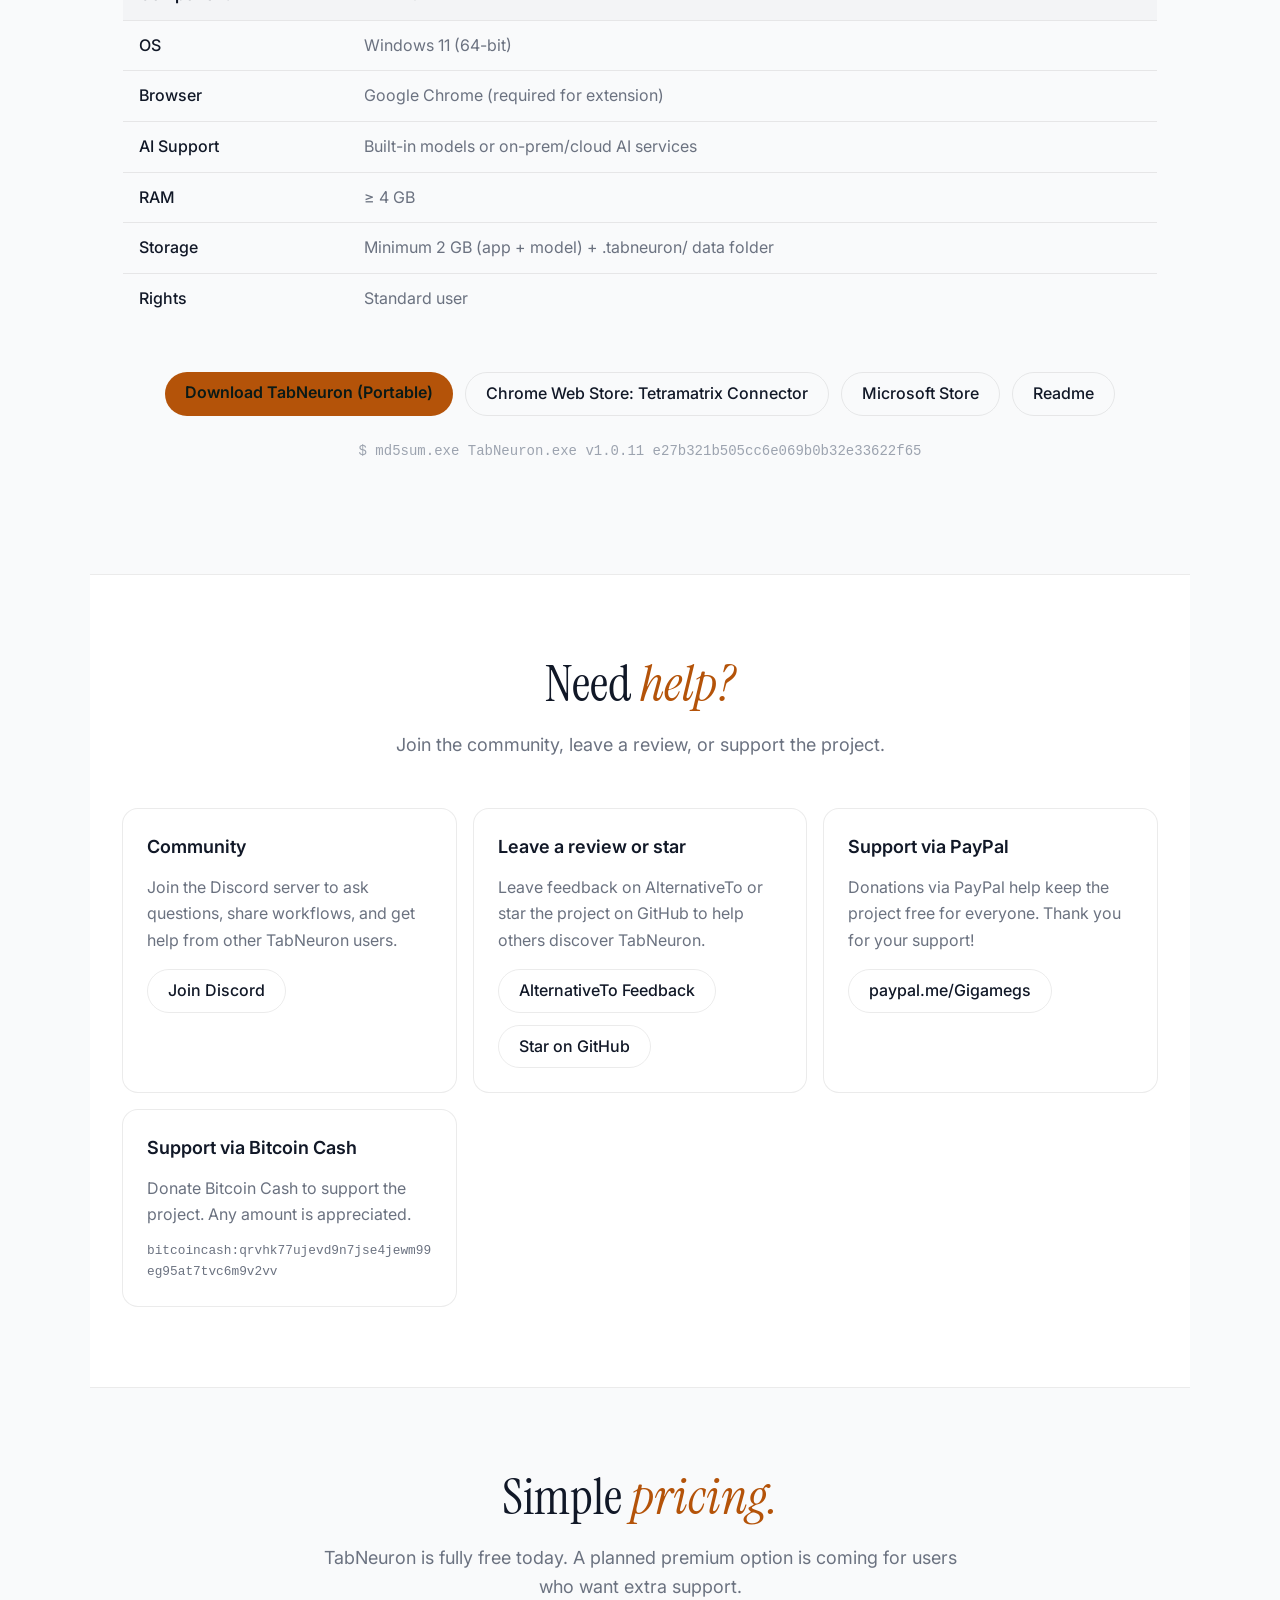
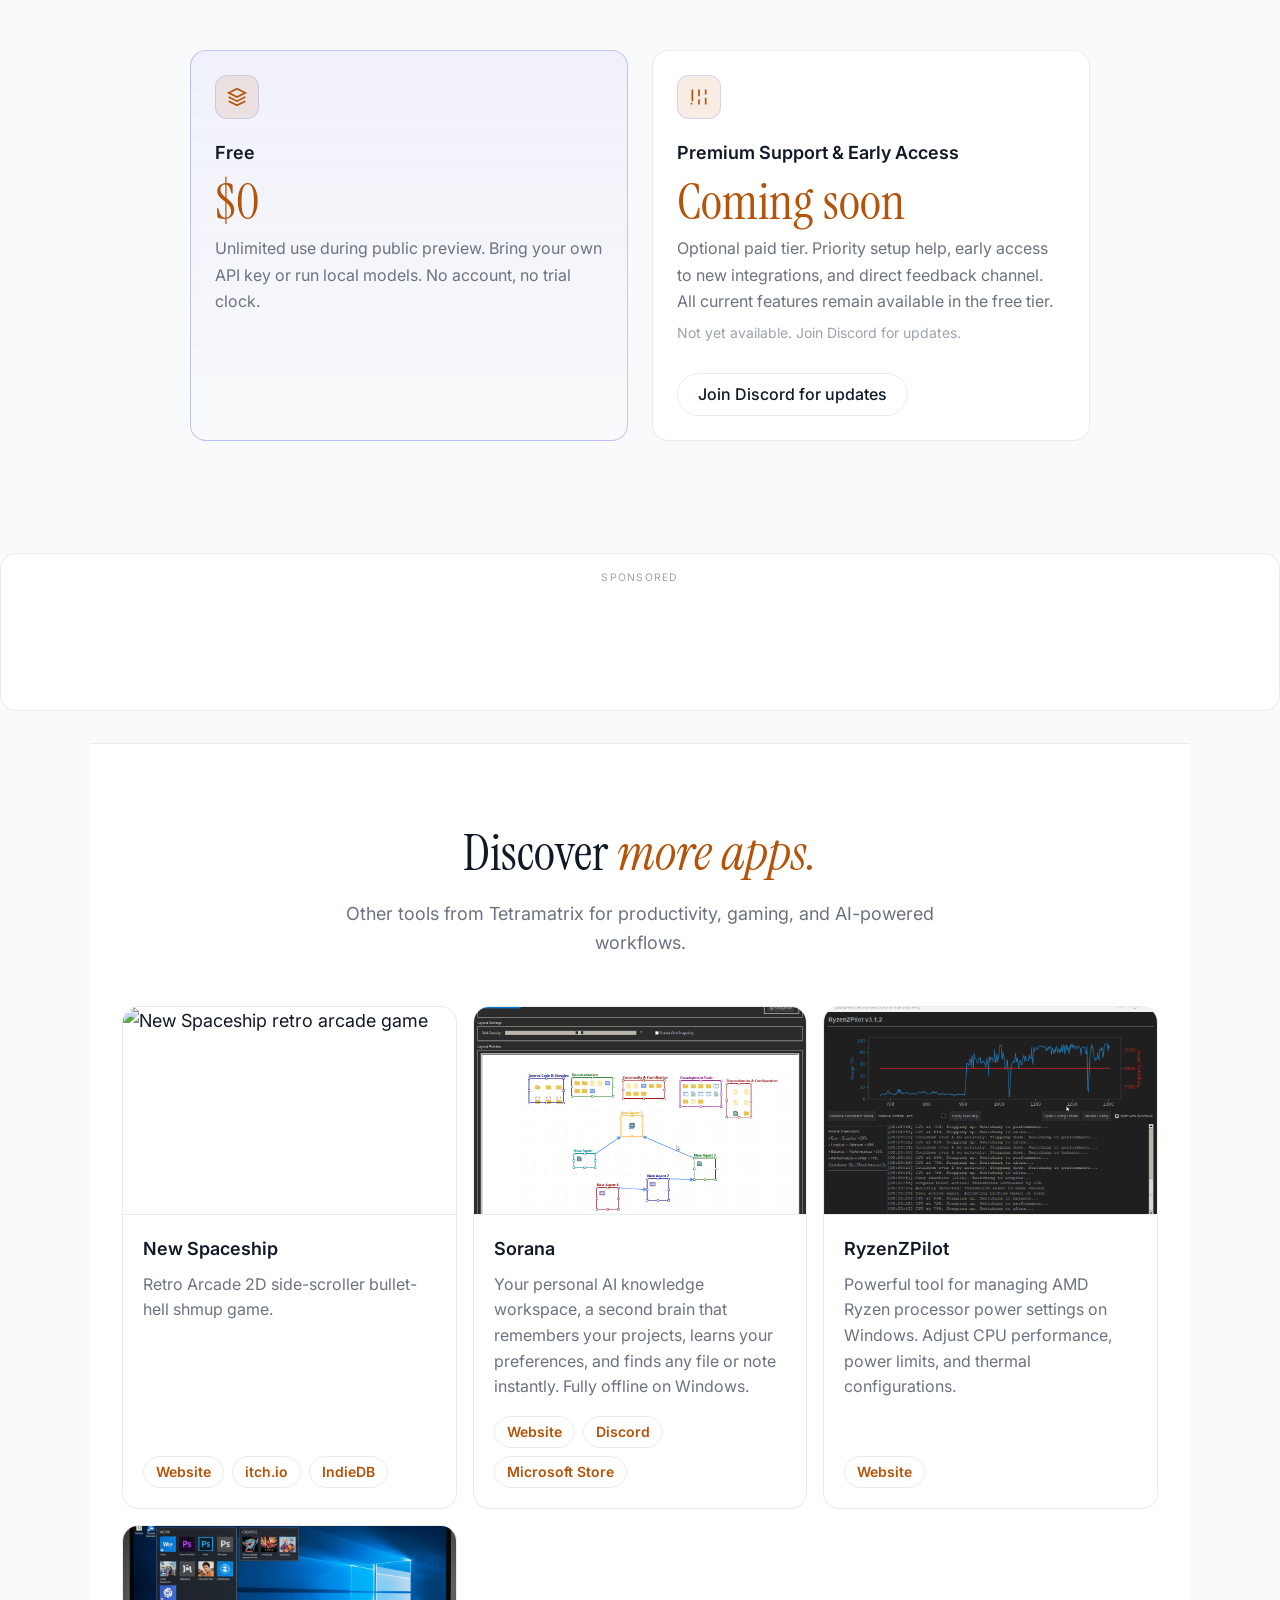
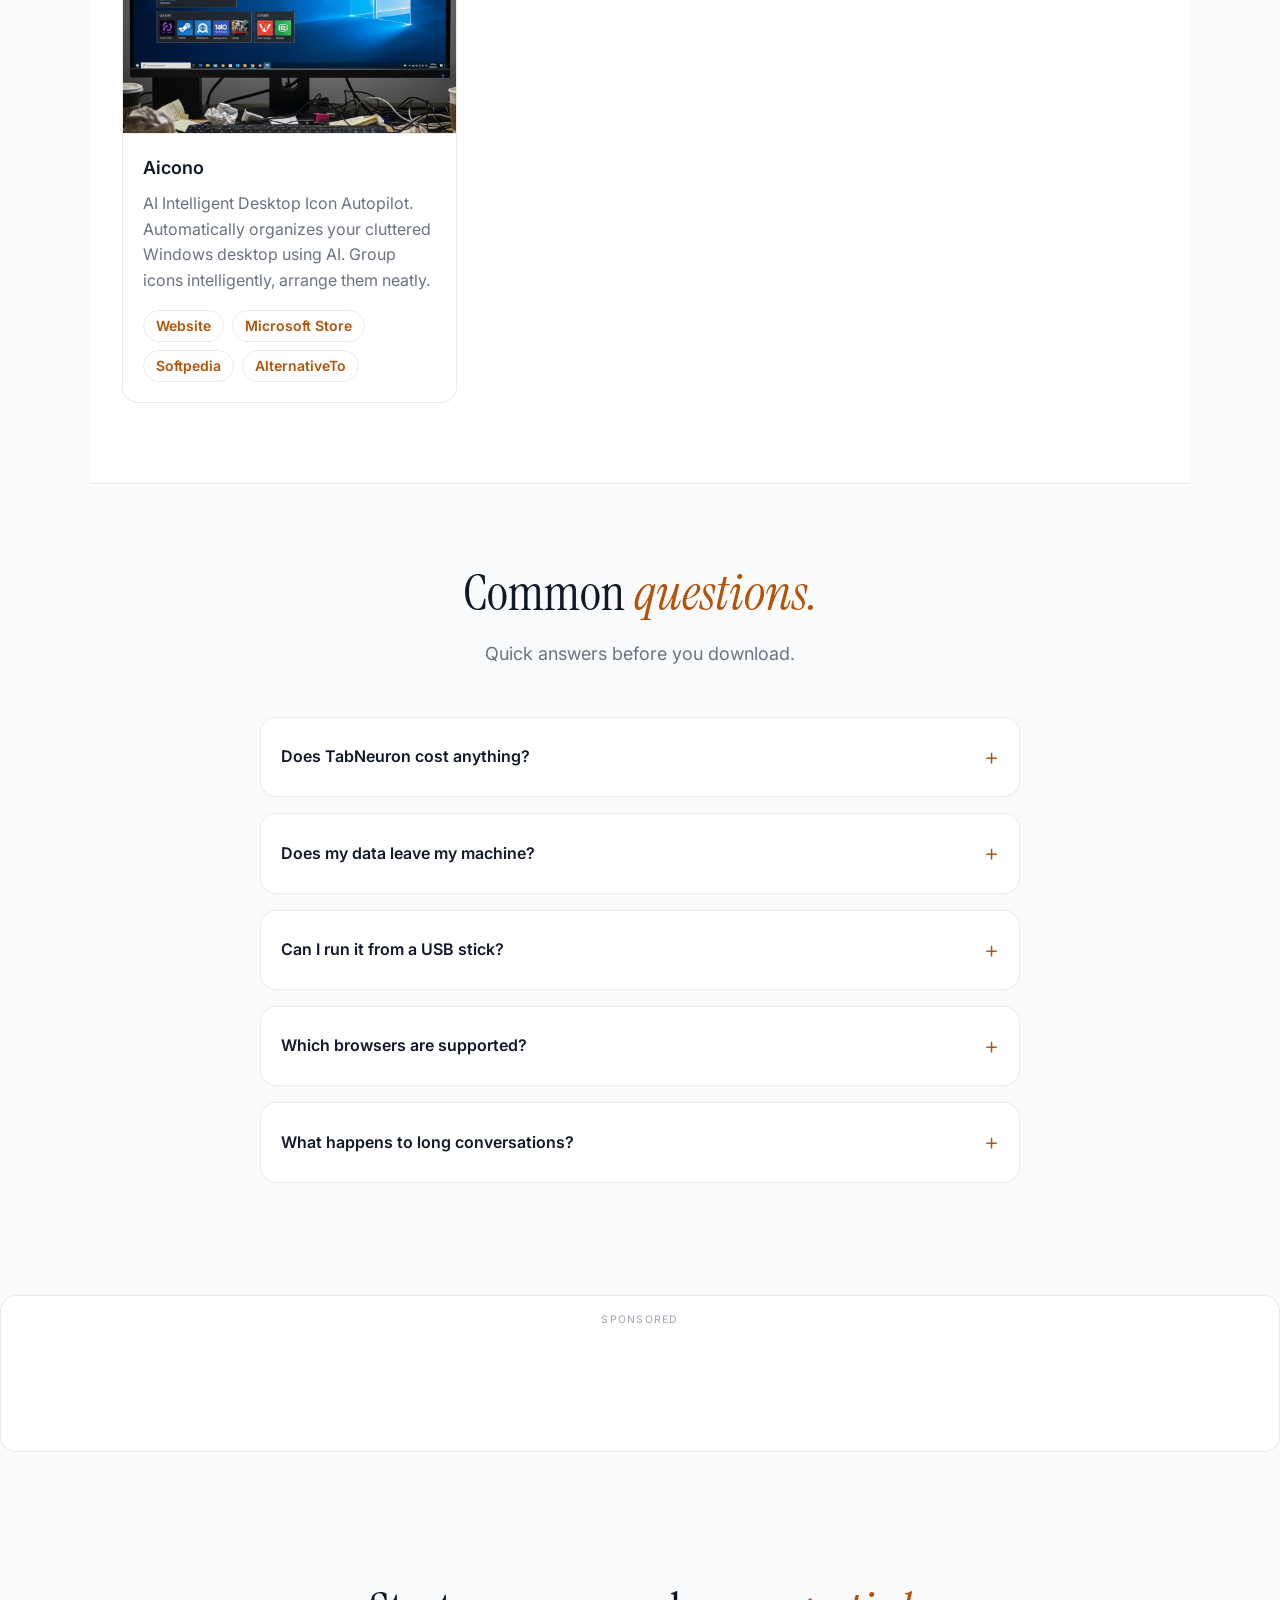
==== commit aed03ada: "docs: switch TabNeuron primary color from indigo to amber" ====
--- a/docs/index.html
+++ b/docs/index.html
@@ -121,10 +121,10 @@
   --color-text:           #e8eaed;
   --color-text-muted:     #8a8f98;
   --color-text-faint:     #4a4f58;
-  --color-primary:        #6366f1;
-  --color-primary-hover:  #4f46e5;
-  --color-primary-dim:    rgba(99,102,241,0.12);
-  --color-primary-glow:   rgba(99,102,241,0.06);
+  --color-primary:        #f59e0b;
+  --color-primary-hover:  #d97706;
+  --color-primary-dim:    rgba(245,158,11,0.12);
+  --color-primary-glow:   rgba(245,158,11,0.06);
   --color-free:           #4ade80;
   --color-free-dim:       rgba(74,222,128,0.12);
   --color-cloud:          #60a5fa;
@@ -161,10 +161,10 @@
   --color-text:           #111827;
   --color-text-muted:     #6b7280;
   --color-text-faint:     #9ca3af;
-  --color-primary:        #0d9488;
-  --color-primary-hover:  #0f766e;
-  --color-primary-dim:    rgba(13,148,136,0.1);
-  --color-primary-glow:   rgba(13,148,136,0.05);
+  --color-primary:        #b45309;
+  --color-primary-hover:  #92400e;
+  --color-primary-dim:    rgba(180,83,9,0.1);
+  --color-primary-glow:   rgba(180,83,9,0.05);
   --color-free:           #16a34a;
   --color-free-dim:       rgba(22,163,74,0.1);
   --color-cloud:          #2563eb;
@@ -1160,14 +1160,14 @@
 <nav>
   <a href="index.html" class="nav-logo">
     <svg width="28" height="28" viewBox="0 0 28 28" fill="none" aria-label="TabNeuron">
-      <circle cx="14" cy="14" r="12" stroke="#6366f1" stroke-width="1.5" fill="none"/>
-      <circle cx="14" cy="14" r="5" fill="#6366f1" opacity="0.8"/>
-      <circle cx="14" cy="5" r="2" fill="#6366f1"/>
-      <circle cx="21.5" cy="10" r="2" fill="#6366f1" opacity="0.5"/>
-      <circle cx="21.5" cy="18" r="2" fill="#6366f1" opacity="0.5"/>
-      <circle cx="14" cy="23" r="2" fill="#6366f1" opacity="0.3"/>
-      <circle cx="6.5" cy="18" r="2" fill="#6366f1" opacity="0.5"/>
-      <circle cx="6.5" cy="10" r="2" fill="#6366f1" opacity="0.5"/>
+      <circle cx="14" cy="14" r="12" stroke="#f59e0b" stroke-width="1.5" fill="none"/>
+      <circle cx="14" cy="14" r="5" fill="#f59e0b" opacity="0.8"/>
+      <circle cx="14" cy="5" r="2" fill="#f59e0b"/>
+      <circle cx="21.5" cy="10" r="2" fill="#f59e0b" opacity="0.5"/>
+      <circle cx="21.5" cy="18" r="2" fill="#f59e0b" opacity="0.5"/>
+      <circle cx="14" cy="23" r="2" fill="#f59e0b" opacity="0.3"/>
+      <circle cx="6.5" cy="18" r="2" fill="#f59e0b" opacity="0.5"/>
+      <circle cx="6.5" cy="10" r="2" fill="#f59e0b" opacity="0.5"/>
     </svg>
     TabNeuron
   </a>
